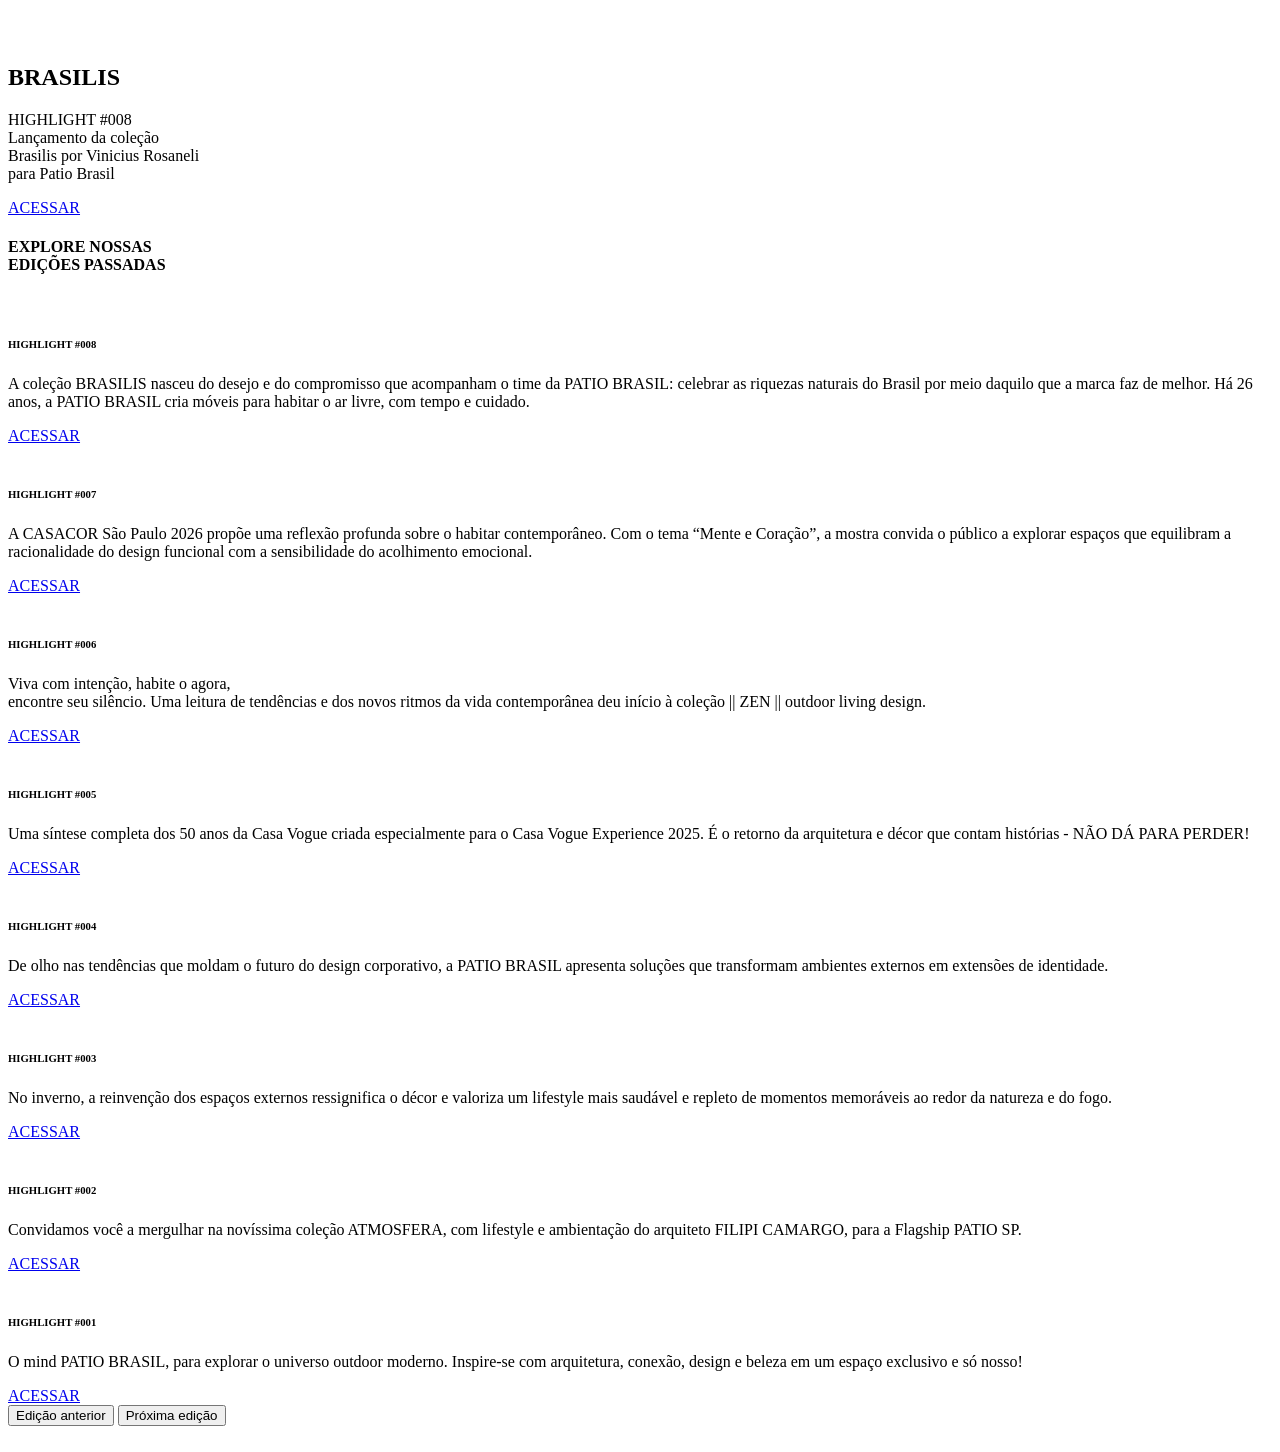
==== index.html @ 2c742bea "Recriar a página original de Highlights" ====
<!doctype html>
<html lang="pt-BR"><head>
  <!-- Site made with Mobirise Website Builder v6.1.4, https://mobirise.com -->
  <meta charset="UTF-8">
  <meta http-equiv="X-UA-Compatible" content="IE=edge">
  <meta name="generator" content="Mobirise v6.1.4, mobirise.com">
  <meta name="twitter:card" content="summary_large_image">
  <meta name="twitter:image:src" content="assets/images/linkerhighlights-meta.jpg">
  <meta property="og:image" content="assets/images/linkerhighlights-meta.jpg">
  <meta name="twitter:title" content="Linker Highlights">
  <meta name="viewport" content="width=device-width, initial-scale=1, minimum-scale=1">
  <link rel="shortcut icon" href="assets/images/fav.svg" type="image/x-icon">
  <meta name="description" content="Descubra o HIGHLIGHT! PATIO BRASIL">
  
  
  <title>Linker Highlights</title>
  <link rel="stylesheet" href="assets/web/assets/mobirise-icons2/mobirise2.css">
  <link rel="stylesheet" href="assets/bootstrap/css/bootstrap.min.css">
  <link rel="stylesheet" href="assets/parallax/jarallax.css">
  <link rel="stylesheet" href="assets/animatecss/animate.css">
  <link rel="stylesheet" href="assets/theme/css/style.css">
  <link href="assets/fonts/style.css" rel="stylesheet">
  <link rel="preload" as="style" href="assets/mobirise/css/mbr-additional.css?v=FUc8ES"><link rel="stylesheet" href="assets/mobirise/css/mbr-additional.css?v=FUc8ES" type="text/css">

  
  
  
<link rel="stylesheet" href="highlights.css">
</head>
<body>
  
  <section data-bs-version="5.1" class="header16 cid-veqntSFRyQ" id="header16-8b">
  

  
  

  <div class="text-center container">
    <div class="row justify-content-center mb-4">
      <div class="col-12 col-lg-4">
        <div class="image-wrap">
          <img draggable="false" src="assets/images/logo-patio-brasil-preto-margem-1.svg" alt="" class="">
        </div>
      </div>
    </div>
    <div class="row justify-content-center">
      <div class="col-md-12 content-head">
        
        
        
      </div>
    </div>
  </div>
</section>

<section data-bs-version="5.1" class="header10 cid-uTzBbYFWEt mbr-fullscreen mbr-parallax-background" id="header10-6u">
  
  
  <div class="container">
    <div class="row">
      <div class="content-wrap col-12 col-md-6">
        
        
        
        
      </div>
    </div>
  </div>
</section>

<section data-bs-version="5.1" class="header1 cid-uTYkHFhdA9" id="header01-7o">
	

	
	

	<div class="container">
		<div class="row justify-content-center">
			<div class="col-12 col-md-12 col-lg-8 image-wrapper">
				<img draggable="false" class="w-100" src="assets/images/thmb-highlight.jpg" alt="">
			</div>
			<div class="col-12 col-lg col-md-12">
				<div class="text-wrapper align-left">
					<h1 class="mbr-section-title mbr-fonts-style mb-4 display-5"><strong>BRASILIS&nbsp;</strong></h1>
					<p class="mbr-text mbr-fonts-style mb-4 display-7">HIGHLIGHT #008<br>Lançamento da coleção <br>Brasilis por Vinicius Rosaneli <br>para Patio Brasil</p>
					<div class="mbr-section-btn mt-3"><a class="btn btn-secondary display-7" href="https://atmosfera.patiobrasilmoveis.com.br/linker/highlight08_Brasilis.html" target="_blank" rel="noopener">ACESSAR</a></div>
				</div>
			</div>
		</div>
	</div>
</section>

<section data-bs-version="5.1" class="header10 cid-uTzIvg8CoZ mbr-parallax-background" id="header10-6x">
  
  <div class="mbr-overlay"></div>
  <div class="container-fluid">
    <div class="row">
      <div class="content-wrap col-12 col-md-3">
        
        
        
        
      </div>
    </div>
  </div>
</section>

<section data-bs-version="5.1" class="features017 mbr-embla cid-uTYev0tkYh" id="features017-7k">
	
	
	<div class="position-relative">
		<div class="container-fluid">
			<div class="row justify-content-center">
				<div class="col-12 content-head">
					<div class="mbr-section-head mb-5">
						<h4 class="mbr-section-title mbr-fonts-style align-center mb-0 display-5">EXPLORE NOSSAS
<div>EDIÇÕES PASSADAS</div></h4>
						
					</div>
				</div>
			</div>
		</div>

		<div class="embla" data-skip-snaps="true" data-align="center" data-contain-scroll="trimSnaps" data-loop="true" data-auto-play="true" data-auto-play-interval="7" data-draggable="true">
			<div class="embla__viewport container-fluid" tabindex="0" aria-label="Edições de Highlights">
				<div class="embla__container">
					<div class="embla__slide slider-image item active">
						<div class="slide-content">
							<div class="item-img">
								<div class="item-wrapper">
									<img draggable="false" src="assets/images/thmb-pequena-1.jpg" alt="" title="" data-slide-to="0" data-bs-slide-to="0">
								</div>
							</div>
							<div class="item-content">
								
								<h6 class="item-subtitle mbr-fonts-style mt-1 display-7">HIGHLIGHT #008</h6>
								<p class="mbr-text mbr-fonts-style mt-3 display-4">A coleção BRASILIS nasceu do desejo e do compromisso que acompanham o time da PATIO BRASIL: celebrar as riquezas naturais do Brasil por meio daquilo que a marca faz de melhor. Há 26 anos, a PATIO BRASIL cria móveis para habitar o ar livre, com tempo e cuidado.</p>
							</div>

							<div class="mbr-section-btn item-footer mt-2"><a href="https://atmosfera.patiobrasilmoveis.com.br/linker/highlight08_Brasilis.html" class="btn item-btn btn-secondary display-7" target="_blank" rel="noopener">ACESSAR</a></div>
						</div>
					</div><div class="embla__slide slider-image item">
						<div class="slide-content">
							<div class="item-img">
								<div class="item-wrapper">
									<img draggable="false" src="assets/images/capas4.jpg" alt="" title="" data-slide-to="1" data-bs-slide-to="1">
								</div>
							</div>
							<div class="item-content">
								
								<h6 class="item-subtitle mbr-fonts-style mt-1 display-7">HIGHLIGHT #007</h6>
								<p class="mbr-text mbr-fonts-style mt-3 display-4">A CASACOR São Paulo 2026 propõe uma reflexão profunda sobre o habitar contemporâneo. Com o tema “Mente e Coração”, a mostra convida o público a explorar espaços que equilibram a racionalidade do design funcional com a sensibilidade do acolhimento emocional.</p>
							</div>

							<div class="mbr-section-btn item-footer mt-2"><a href="https://atmosfera.patiobrasilmoveis.com.br/linker/highlight07_CasacorSp.html" class="btn item-btn btn-secondary display-7" target="_blank" rel="noopener">ACESSAR</a></div>
						</div>
					</div><div class="embla__slide slider-image item">
						<div class="slide-content">
							<div class="item-img">
								<div class="item-wrapper">
									<img draggable="false" src="assets/images/modelo-drop-balanco-mg-8247.jpg" alt="" title="" data-slide-to="2" data-bs-slide-to="2">
								</div>
							</div>
							<div class="item-content">
								
								<h6 class="item-subtitle mbr-fonts-style mt-1 display-7">HIGHLIGHT #006</h6>
								<p class="mbr-text mbr-fonts-style mt-3 display-4">Viva com intenção, habite o agora,
<br>encontre       seu        silêncio. Uma leitura de tendências e dos novos ritmos da vida contemporânea deu início à coleção || ZEN || outdoor living design.</p>
							</div>

							<div class="mbr-section-btn item-footer mt-2"><a href="https://atmosfera.patiobrasilmoveis.com.br/zen/highlight_006_zen.html" class="btn item-btn btn-secondary display-7" target="_blank" rel="noopener">ACESSAR</a></div>
						</div>
					</div><div class="embla__slide slider-image item">
						<div class="slide-content">
							<div class="item-img">
								<div class="item-wrapper">
									<img draggable="false" src="assets/images/espreguiadeira-truss-2.jpg" alt="" title="" data-slide-to="3" data-bs-slide-to="3">
								</div>
							</div>
							<div class="item-content">
								
								<h6 class="item-subtitle mbr-fonts-style mt-1 display-7">HIGHLIGHT #005</h6>
								<p class="mbr-text mbr-fonts-style mt-3 display-4">Uma síntese completa dos 50 anos da Casa Vogue criada especialmente para o Casa Vogue Experience 2025. É o retorno da arquitetura e décor que contam histórias - NÃO DÁ PARA PERDER!</p>
							</div>

							<div class="mbr-section-btn item-footer mt-2"><a href="https://is.gd/highlight_ED05" class="btn item-btn btn-secondary display-7" target="_blank" rel="noopener">ACESSAR</a></div>
						</div>
					</div><div class="embla__slide slider-image item">
						<div class="slide-content">
							<div class="item-img">
								<div class="item-wrapper">
									<img draggable="false" src="assets/images/354a1758-1.jpeg" alt="" title="" data-slide-to="4" data-bs-slide-to="4">
								</div>
							</div>
							<div class="item-content">
								
								<h6 class="item-subtitle mbr-fonts-style mt-1 display-7">HIGHLIGHT #004</h6>
								<p class="mbr-text mbr-fonts-style mt-3 display-4">De olho nas tendências que moldam o futuro do design corporativo, a PATIO BRASIL apresenta soluções que transformam ambientes externos em extensões de identidade.</p>
							</div>

							<div class="mbr-section-btn item-footer mt-2"><a href="https://is.gd/highlight_ED04" class="btn item-btn btn-secondary display-7" target="_blank" rel="noopener">ACESSAR</a></div>
						</div>
					</div><div class="embla__slide slider-image item">
						<div class="slide-content">
							<div class="item-img">
								<div class="item-wrapper">
									<img draggable="false" src="assets/images/tezza-3501.jpeg" alt="" title="" data-slide-to="5" data-bs-slide-to="5">
								</div>
							</div>
							<div class="item-content">
								
								<h6 class="item-subtitle mbr-fonts-style mt-1 display-7">HIGHLIGHT #003</h6>
								<p class="mbr-text mbr-fonts-style mt-3 display-4">No inverno, a reinvenção dos espaços externos ressignifica o décor e valoriza um lifestyle mais saudável e repleto de momentos memoráveis ao redor da natureza e do fogo.&nbsp;<br></p>
							</div>

							<div class="mbr-section-btn item-footer mt-2"><a href="https://is.gd/highlight_ED03_" class="btn item-btn btn-secondary display-7" target="_blank" rel="noopener">ACESSAR</a></div>
						</div>
					</div><div class="embla__slide slider-image item">
						<div class="slide-content">
							<div class="item-img">
								<div class="item-wrapper">
									<img draggable="false" src="assets/images/whatsapp-image-2025-03-26-at-08.45-2.jpg" alt="" title="" data-slide-to="6" data-bs-slide-to="6">
								</div>
							</div>
							<div class="item-content">
								
								<h6 class="item-subtitle mbr-fonts-style mt-1 display-7">HIGHLIGHT #002&nbsp;</h6>
								<p class="mbr-text mbr-fonts-style mt-3 display-4">
									Convidamos você a mergulhar na novíssima coleção ATMOSFERA, com lifestyle e ambientação do arquiteto FILIPI CAMARGO, para a Flagship PATIO SP.
								</p>
							</div>

							<div class="mbr-section-btn item-footer mt-2"><a href="https://is.gd/highlight_ED02" class="btn item-btn btn-secondary display-7" target="_blank" rel="noopener">ACESSAR</a></div>
						</div>
					</div><div class="embla__slide slider-image item">
						<div class="slide-content">
							<div class="item-img">
								<div class="item-wrapper">
									<img draggable="false" src="assets/images/cirrus-01-teste-1.jpg" alt="" title="" data-slide-to="7" data-bs-slide-to="7">
								</div>
							</div>
							<div class="item-content">
								
								<h6 class="item-subtitle mbr-fonts-style mt-1 display-7">HIGHLIGHT #001</h6>
								<p class="mbr-text mbr-fonts-style mt-3 display-4">O mind PATIO BRASIL, para explorar o universo outdoor moderno. Inspire-se com arquitetura, conexão, design e beleza em um espaço exclusivo e só nosso!</p>
							</div>

							<div class="mbr-section-btn item-footer mt-2"><a href="https://is.gd/EzhqE5" class="btn item-btn btn-secondary display-7" target="_blank" rel="noopener">ACESSAR</a></div>
						</div>
					</div>
					
					
					
					
					
					
				</div>
			</div>
			<button class="embla__button embla__button--prev">
				<span class="mobi-mbri mobi-mbri-arrow-prev mbr-iconfont" aria-hidden="true"></span>
				<span class="sr-only visually-hidden visually-hidden visually-hidden">Edição anterior</span>
			</button>
			<button class="embla__button embla__button--next">
				<span class="mobi-mbri mobi-mbri-arrow-next mbr-iconfont" aria-hidden="true"></span>
				<span class="sr-only visually-hidden visually-hidden visually-hidden">Próxima edição</span>
			</button>
		</div>
	</div>
</section>

<section data-bs-version="5.1" class="footer01 soundm5 cid-uTzsTpRr9i" once="footers" id="footer01-6q">
    

    
    

    <div class="container">
        <div class="row">
            <div class="col-12">
                <div class="content-wrapper">
                    <div class="logo-wrapper">
                        <img draggable="false" src="assets/images/symbol-patio-brasil-branco.png" alt="" class="">
                    </div>
                    
                    
                </div>
            </div>
        </div>
    </div>
</section>



  
  
  
  
  
  
  
  
  
  
  
<script src="assets/parallax/jarallax.js" defer></script>
<script src="highlights.js" defer></script>
</body></html>
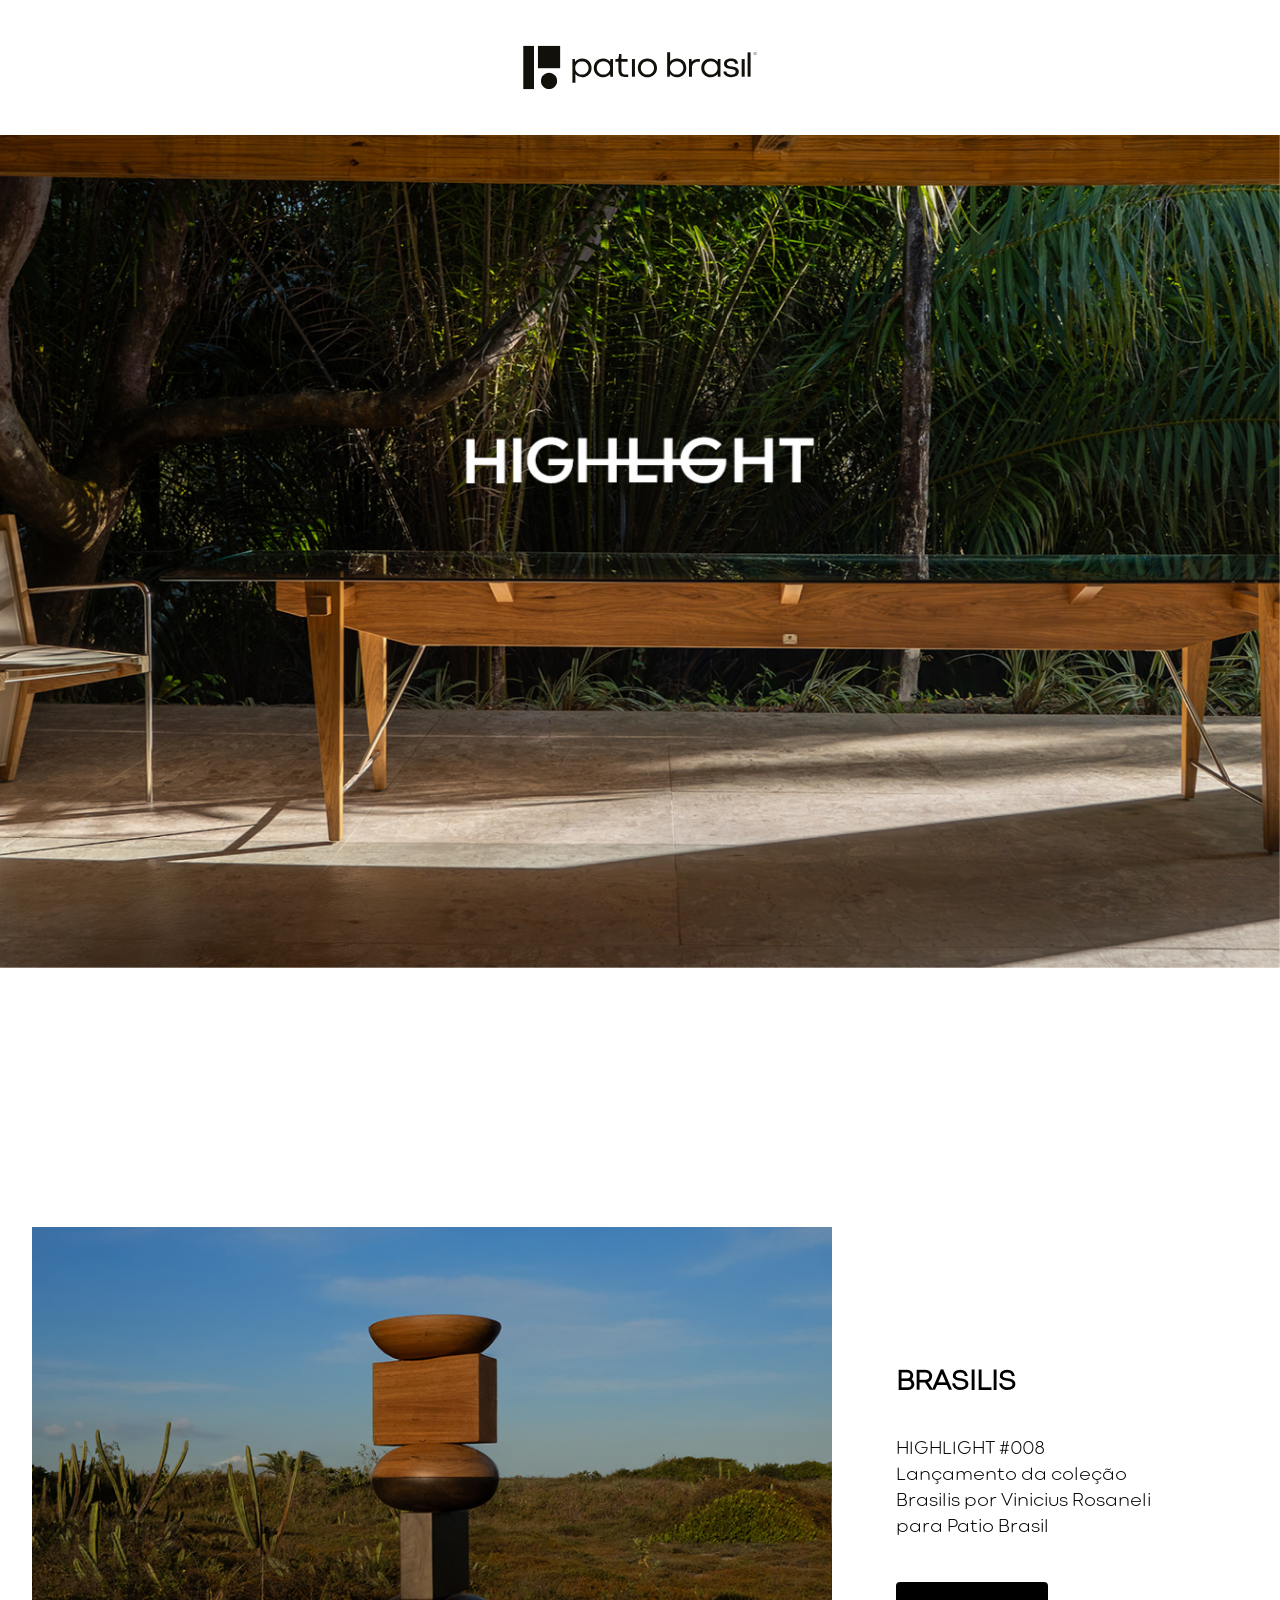
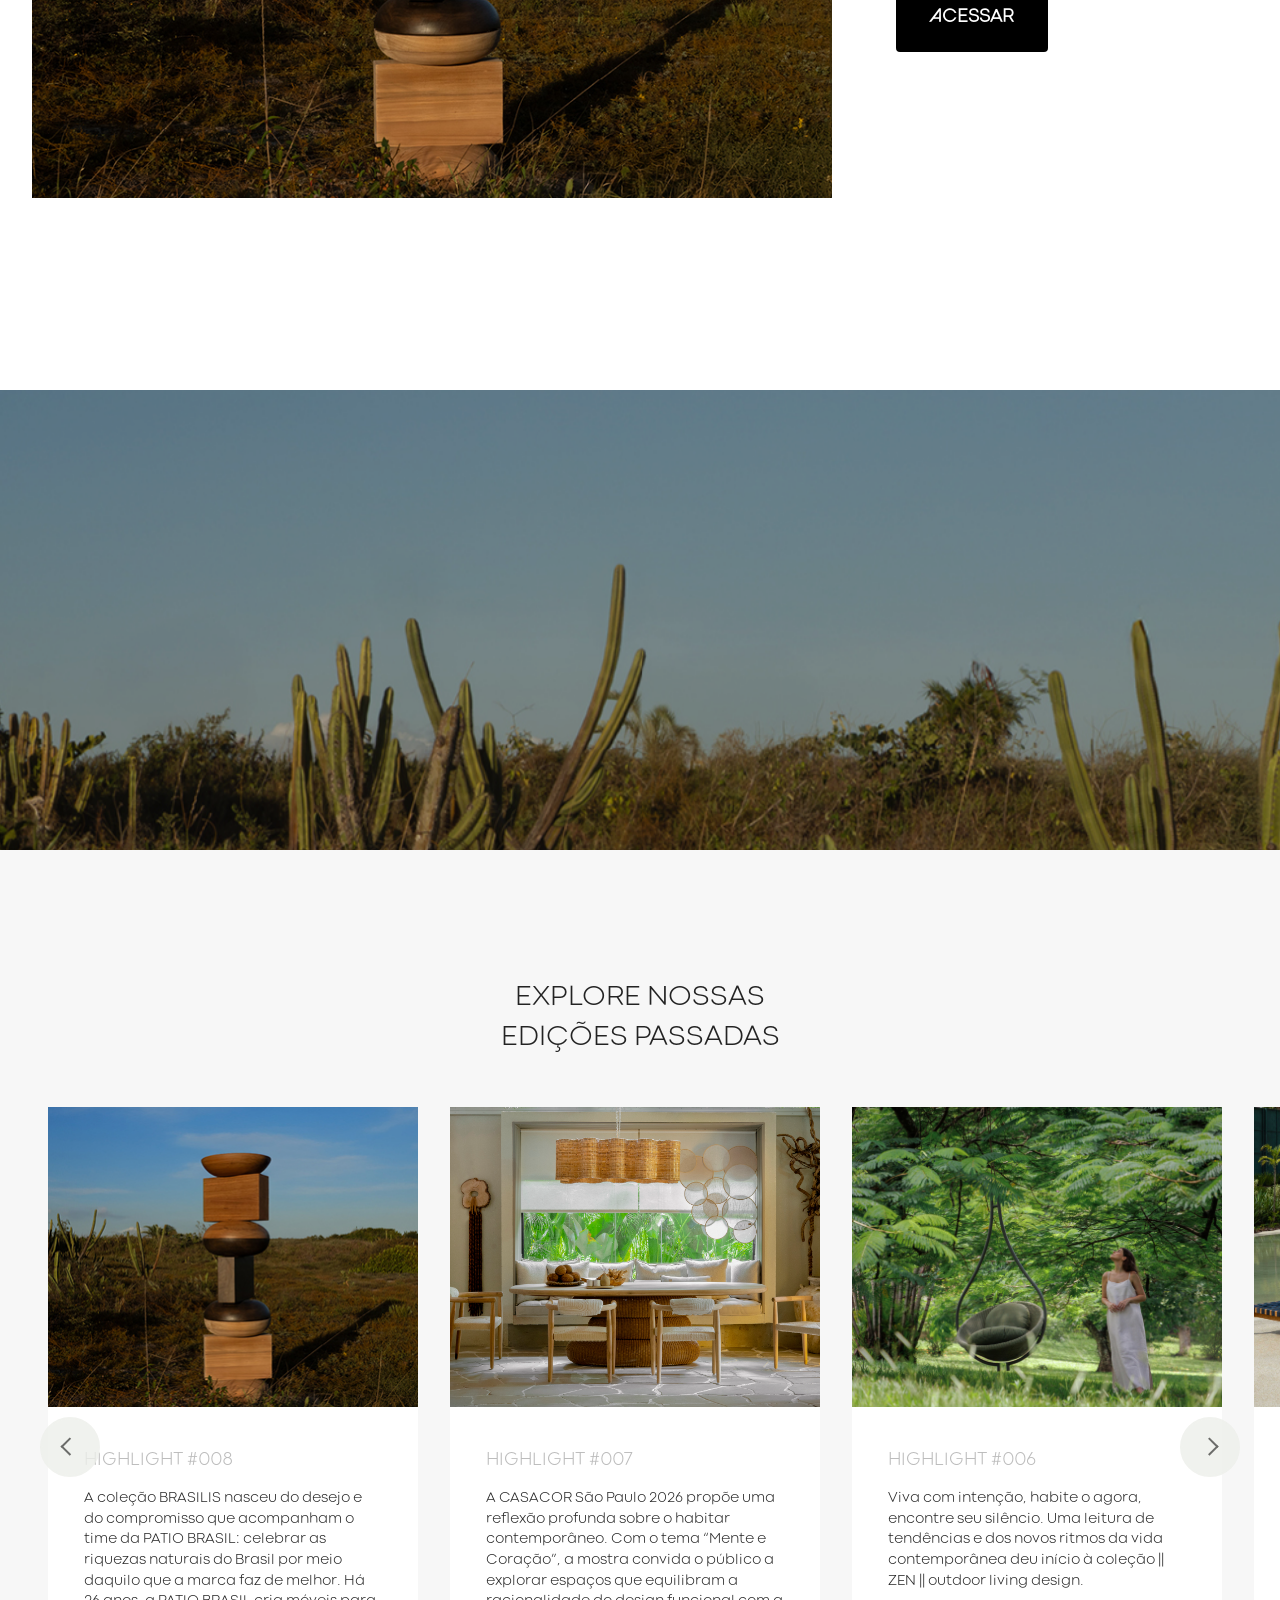
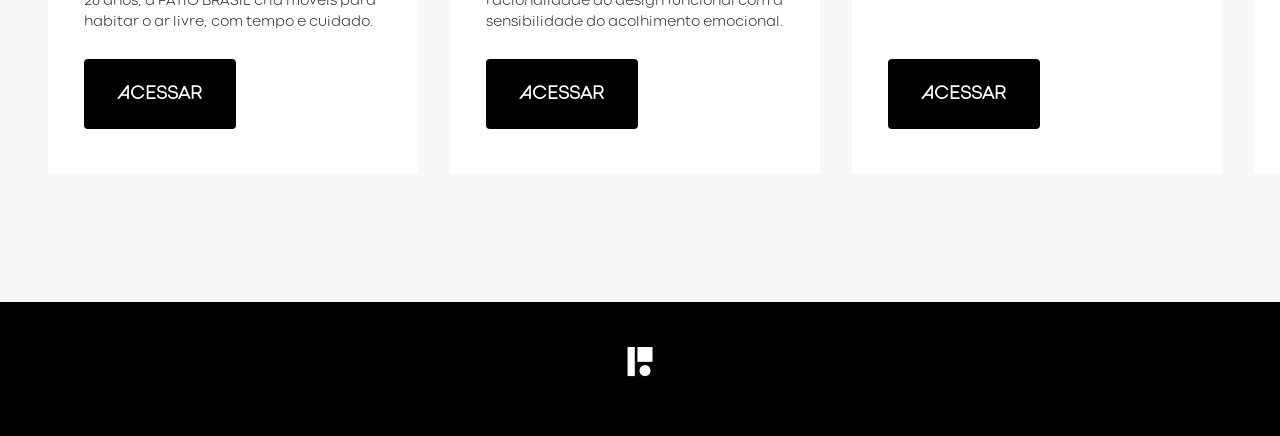
==== commit 4cbc6ed3: "Corrigir alinhamento e retorno dos cards no carrossel" ====
--- a/index.html
+++ b/index.html
@@ -25,7 +25,7 @@
   
   
   
-<link rel="stylesheet" href="highlights.css">
+<link rel="stylesheet" href="highlights.css?v=2">
 </head>
 <body>
   
@@ -303,5 +303,5 @@
   
   
 <script src="assets/parallax/jarallax.js" defer></script>
-<script src="highlights.js" defer></script>
+<script src="highlights.js?v=2" defer></script>
 </body></html>
--- a/assets/parallax/jarallax.css
+++ b/assets/parallax/jarallax.css
@@ -0,0 +1,15 @@
+.jarallax {
+    position: relative;
+    z-index: 0;
+}
+.jarallax > .jarallax-img {
+    position: absolute;
+    object-fit: cover;
+    /* support for plugin https://github.com/bfred-it/object-fit-images */
+    font-family: 'object-fit: cover;';
+    top: 0;
+    left: 0;
+    width: 100%;
+    height: 100%;
+    z-index: -1;
+}
--- a/assets/theme/css/style.css
+++ b/assets/theme/css/style.css
@@ -0,0 +1,965 @@
+@charset "UTF-8";
+section {
+  background-color: #ffffff;
+}
+
+body {
+  font-style: normal;
+  line-height: 1.5;
+  font-weight: 400;
+  color: #232323;
+  position: relative;
+}
+
+button {
+  background-color: transparent;
+  border-color: transparent;
+}
+
+.embla__button,
+.carousel-control {
+  background-color: #edefea !important;
+  opacity: 0.8 !important;
+  color: #464845 !important;
+  border-color: #edefea !important;
+}
+
+.carousel .close,
+.modalWindow .close {
+  background-color: #edefea !important;
+  color: #464845 !important;
+  border-color: #edefea !important;
+  opacity: 0.8 !important;
+}
+
+.carousel .close:hover,
+.modalWindow .close:hover {
+  opacity: 1 !important;
+}
+
+.carousel-indicators li {
+  background-color: #edefea !important;
+  border: 2px solid #464845 !important;
+}
+
+.carousel-indicators li:hover,
+.carousel-indicators li:active {
+  opacity: 0.8 !important;
+}
+
+.embla__button:hover,
+.carousel-control:hover {
+  background-color: #edefea !important;
+  opacity: 1 !important;
+}
+
+.modalWindow-video-container {
+  height: 80%;
+}
+
+section,
+.container,
+.container-fluid {
+  position: relative;
+  word-wrap: break-word;
+}
+
+a.mbr-iconfont:hover {
+  text-decoration: none;
+}
+
+.article .lead p,
+.article .lead ul,
+.article .lead ol,
+.article .lead pre,
+.article .lead blockquote {
+  margin-bottom: 0;
+}
+
+a {
+  font-style: normal;
+  font-weight: 400;
+  cursor: pointer;
+}
+a, a:hover {
+  text-decoration: none;
+}
+
+.mbr-section-title {
+  font-style: normal;
+  line-height: 1.3;
+}
+
+.mbr-section-subtitle {
+  line-height: 1.3;
+}
+
+.mbr-text {
+  font-style: normal;
+  line-height: 1.7;
+}
+
+h1,
+h2,
+h3,
+h4,
+h5,
+h6,
+.display-1,
+.display-2,
+.display-4,
+.display-5,
+.display-7,
+span,
+p,
+a {
+  line-height: 1;
+  word-break: break-word;
+  word-wrap: break-word;
+  font-weight: 400;
+}
+
+b,
+strong {
+  font-weight: bold;
+}
+
+input:-webkit-autofill, input:-webkit-autofill:hover, input:-webkit-autofill:focus, input:-webkit-autofill:active {
+  transition-delay: 9999s;
+  -webkit-transition-property: background-color, color;
+  transition-property: background-color, color;
+}
+
+textarea[type=hidden] {
+  display: none;
+}
+
+section {
+  background-position: 50% 50%;
+  background-repeat: no-repeat;
+  background-size: cover;
+}
+section .mbr-background-video,
+section .mbr-background-video-preview {
+  position: absolute;
+  bottom: 0;
+  left: 0;
+  right: 0;
+  top: 0;
+}
+
+.hidden {
+  visibility: hidden;
+}
+
+.mbr-z-index20 {
+  z-index: 20;
+}
+
+/*! Base colors */
+.mbr-white {
+  color: #ffffff;
+}
+
+.mbr-black {
+  color: #111111;
+}
+
+.mbr-bg-white {
+  background-color: #ffffff;
+}
+
+.mbr-bg-black {
+  background-color: #000000;
+}
+
+/*! Text-aligns */
+.align-left {
+  text-align: left;
+}
+
+.align-center {
+  text-align: center;
+}
+
+.align-right {
+  text-align: right;
+}
+
+/*! Font-weight  */
+.mbr-light {
+  font-weight: 300;
+}
+
+.mbr-regular {
+  font-weight: 400;
+}
+
+.mbr-semibold {
+  font-weight: 500;
+}
+
+.mbr-bold {
+  font-weight: 700;
+}
+
+/*! Media  */
+.media-content {
+  flex-basis: 100%;
+}
+
+.media-container-row {
+  display: flex;
+  flex-direction: row;
+  flex-wrap: wrap;
+  justify-content: center;
+  align-content: center;
+  align-items: start;
+}
+.media-container-row .media-size-item {
+  width: 400px;
+}
+
+.media-container-column {
+  display: flex;
+  flex-direction: column;
+  flex-wrap: wrap;
+  justify-content: center;
+  align-content: center;
+  align-items: stretch;
+}
+.media-container-column > * {
+  width: 100%;
+}
+
+@media (min-width: 992px) {
+  .media-container-row {
+    flex-wrap: nowrap;
+  }
+}
+figure {
+  margin-bottom: 0;
+  overflow: hidden;
+}
+
+figure[mbr-media-size] {
+  transition: width 0.1s;
+}
+
+img,
+iframe {
+  display: block;
+  width: 100%;
+}
+
+.card {
+  background-color: transparent;
+  border: none;
+}
+
+.card-box {
+  width: 100%;
+}
+
+.card-img {
+  text-align: center;
+  flex-shrink: 0;
+  -webkit-flex-shrink: 0;
+}
+
+.media {
+  max-width: 100%;
+  margin: 0 auto;
+}
+
+.mbr-figure {
+  align-self: center;
+}
+
+.media-container > div {
+  max-width: 100%;
+}
+
+.mbr-figure img,
+.card-img img {
+  width: 100%;
+}
+
+@media (max-width: 991px) {
+  .media-size-item {
+    width: auto !important;
+  }
+  .media {
+    width: auto;
+  }
+  .mbr-figure {
+    width: 100% !important;
+  }
+}
+/*! Buttons */
+.mbr-section-btn {
+  margin-left: -0.6rem;
+  margin-right: -0.6rem;
+  font-size: 0;
+}
+
+.btn {
+  font-weight: 600;
+  border-width: 1px;
+  font-style: normal;
+  margin: 0.6rem 0.6rem;
+  white-space: normal;
+  transition: all 0.2s ease-in-out;
+  display: inline-flex;
+  align-items: center;
+  justify-content: center;
+  word-break: break-word;
+}
+
+.btn-sm {
+  font-weight: 600;
+  letter-spacing: 0px;
+  transition: all 0.3s ease-in-out;
+}
+
+.btn-md {
+  font-weight: 600;
+  letter-spacing: 0px;
+  transition: all 0.3s ease-in-out;
+}
+
+.btn-lg {
+  font-weight: 600;
+  letter-spacing: 0px;
+  transition: all 0.3s ease-in-out;
+}
+
+.btn-form {
+  margin: 0;
+}
+.btn-form:hover {
+  cursor: pointer;
+}
+
+nav .mbr-section-btn {
+  margin-left: 0rem;
+  margin-right: 0rem;
+}
+
+/*! Btn icon margin */
+.btn .mbr-iconfont,
+.btn.btn-sm .mbr-iconfont {
+  order: 1;
+  cursor: pointer;
+  margin-left: 0.5rem;
+  vertical-align: sub;
+}
+
+.btn.btn-md .mbr-iconfont,
+.btn.btn-md .mbr-iconfont {
+  margin-left: 0.8rem;
+}
+
+.mbr-regular {
+  font-weight: 400;
+}
+
+.mbr-semibold {
+  font-weight: 500;
+}
+
+.mbr-bold {
+  font-weight: 700;
+}
+
+[type=submit] {
+  -webkit-appearance: none;
+}
+
+/*! Full-screen */
+.mbr-fullscreen .mbr-overlay {
+  min-height: 100vh;
+}
+
+.mbr-fullscreen {
+  display: flex;
+  display: -moz-flex;
+  display: -ms-flex;
+  display: -o-flex;
+  align-items: center;
+  min-height: 100vh;
+  padding-top: 3rem;
+  padding-bottom: 3rem;
+}
+
+/*! Map */
+.map {
+  height: 25rem;
+  position: relative;
+}
+.map iframe {
+  width: 100%;
+  height: 100%;
+}
+
+/*! Scroll to top arrow */
+.mbr-arrow-up {
+  bottom: 25px;
+  right: 90px;
+  position: fixed;
+  text-align: right;
+  z-index: 5000;
+  color: #ffffff;
+  font-size: 22px;
+}
+
+.mbr-arrow-up a {
+  background: rgba(0, 0, 0, 0.2);
+  border-radius: 50%;
+  color: #fff;
+  display: inline-block;
+  height: 60px;
+  width: 60px;
+  border: 2px solid #fff;
+  outline-style: none !important;
+  position: relative;
+  text-decoration: none;
+  transition: all 0.3s ease-in-out;
+  cursor: pointer;
+  text-align: center;
+}
+.mbr-arrow-up a:hover {
+  background-color: rgba(0, 0, 0, 0.4);
+}
+.mbr-arrow-up a i {
+  line-height: 60px;
+}
+
+.mbr-arrow-up-icon {
+  display: block;
+  color: #fff;
+}
+
+.mbr-arrow-up-icon::before {
+  content: "›";
+  display: inline-block;
+  font-family: serif;
+  font-size: 22px;
+  line-height: 1;
+  font-style: normal;
+  position: relative;
+  top: 6px;
+  left: -4px;
+  transform: rotate(-90deg);
+}
+
+/*! Arrow Down */
+.mbr-arrow {
+  position: absolute;
+  bottom: 45px;
+  left: 50%;
+  width: 60px;
+  height: 60px;
+  cursor: pointer;
+  background-color: rgba(80, 80, 80, 0.5);
+  border-radius: 50%;
+  transform: translateX(-50%);
+}
+@media (max-width: 767px) {
+  .mbr-arrow {
+    display: none;
+  }
+}
+.mbr-arrow > a {
+  display: inline-block;
+  text-decoration: none;
+  outline-style: none;
+  animation: arrowdown 1.7s ease-in-out infinite;
+  color: #ffffff;
+}
+.mbr-arrow > a > i {
+  position: absolute;
+  top: -2px;
+  left: 15px;
+  font-size: 2rem;
+}
+
+#scrollToTop a i::before {
+  content: "";
+  position: absolute;
+  display: block;
+  border-bottom: 2.5px solid #fff;
+  border-left: 2.5px solid #fff;
+  width: 27.8%;
+  height: 27.8%;
+  left: 50%;
+  top: 51%;
+  transform: translateY(-30%) translateX(-50%) rotate(135deg);
+}
+
+@keyframes arrowdown {
+  0% {
+    transform: translateY(0px);
+  }
+  50% {
+    transform: translateY(-5px);
+  }
+  100% {
+    transform: translateY(0px);
+  }
+}
+@media (max-width: 500px) {
+  .mbr-arrow-up {
+    left: 0;
+    right: 0;
+    text-align: center;
+  }
+}
+/*Gradients animation*/
+@keyframes gradient-animation {
+  from {
+    background-position: 0% 100%;
+    animation-timing-function: ease-in-out;
+  }
+  to {
+    background-position: 100% 0%;
+    animation-timing-function: ease-in-out;
+  }
+}
+.bg-gradient {
+  background-size: 200% 200%;
+  animation: gradient-animation 5s infinite alternate;
+  -webkit-animation: gradient-animation 5s infinite alternate;
+}
+
+.menu .navbar-brand {
+  display: -webkit-flex;
+}
+.menu .navbar-brand span {
+  display: flex;
+  display: -webkit-flex;
+}
+.menu .navbar-brand .navbar-caption-wrap {
+  display: -webkit-flex;
+}
+.menu .navbar-brand .navbar-logo img {
+  display: -webkit-flex;
+  width: auto;
+}
+@media (min-width: 768px) and (max-width: 991px) {
+  .menu .navbar-toggleable-sm .navbar-nav {
+    display: -ms-flexbox;
+  }
+}
+@media (max-width: 991px) {
+  .menu .navbar-collapse {
+    max-height: 93.5vh;
+  }
+  .menu .navbar-collapse.show {
+    overflow: auto;
+  }
+}
+@media (min-width: 992px) {
+  .menu .navbar-nav.nav-dropdown {
+    display: -webkit-flex;
+  }
+  .menu .navbar-toggleable-sm .navbar-collapse {
+    display: -webkit-flex !important;
+  }
+  .menu .collapsed .navbar-collapse {
+    max-height: 93.5vh;
+  }
+  .menu .collapsed .navbar-collapse.show {
+    overflow: auto;
+  }
+}
+@media (max-width: 767px) {
+  .menu .navbar-collapse {
+    max-height: 80vh;
+  }
+}
+
+.nav-link .mbr-iconfont {
+  margin-right: 0.5rem;
+}
+
+.navbar {
+  display: -webkit-flex;
+  -webkit-flex-wrap: wrap;
+  -webkit-align-items: center;
+  -webkit-justify-content: space-between;
+}
+
+.navbar-collapse {
+  -webkit-flex-basis: 100%;
+  -webkit-flex-grow: 1;
+  -webkit-align-items: center;
+}
+
+.nav-dropdown .link {
+  padding: 0.667em 1.667em !important;
+  margin: 0 !important;
+}
+
+.nav {
+  display: -webkit-flex;
+  -webkit-flex-wrap: wrap;
+}
+
+.row {
+  display: -webkit-flex;
+  -webkit-flex-wrap: wrap;
+}
+
+.justify-content-center {
+  -webkit-justify-content: center;
+}
+
+.form-inline {
+  display: -webkit-flex;
+}
+
+.card-wrapper {
+  -webkit-flex: 1;
+}
+
+.carousel-control {
+  z-index: 10;
+  display: -webkit-flex;
+}
+
+.carousel-controls {
+  display: -webkit-flex;
+}
+
+.media {
+  display: -webkit-flex;
+}
+
+.form-group:focus {
+  outline: none;
+}
+
+.jq-selectbox__select {
+  padding: 7px 0;
+  position: relative;
+}
+
+.jq-selectbox__dropdown {
+  overflow: hidden;
+  border-radius: 10px;
+  position: absolute;
+  top: 100%;
+  left: 0 !important;
+  width: 100% !important;
+}
+
+.jq-selectbox__trigger-arrow {
+  right: 0;
+  transform: translateY(-50%);
+}
+
+.jq-selectbox li {
+  padding: 1.07em 0.5em;
+}
+
+input[type=range] {
+  padding-left: 0 !important;
+  padding-right: 0 !important;
+}
+
+.modal-dialog,
+.modal-content {
+  height: 100%;
+}
+
+.modal-dialog .carousel-inner {
+  height: calc(100vh - 1.75rem);
+}
+@media (max-width: 575px) {
+  .modal-dialog .carousel-inner {
+    height: calc(100vh - 1rem);
+  }
+}
+
+.carousel-item {
+  text-align: center;
+}
+
+.carousel-item img {
+  margin: auto;
+}
+
+.navbar-toggler {
+  align-self: flex-start;
+  padding: 0.25rem 0.75rem;
+  font-size: 1.25rem;
+  line-height: 1;
+  background: transparent;
+  border: 1px solid transparent;
+  border-radius: 0.25rem;
+}
+
+.navbar-toggler:focus,
+.navbar-toggler:hover {
+  text-decoration: none;
+  box-shadow: none;
+}
+
+.navbar-toggler-icon {
+  display: inline-block;
+  width: 1.5em;
+  height: 1.5em;
+  vertical-align: middle;
+  content: "";
+  background: no-repeat center center;
+  background-size: 100% 100%;
+}
+
+.navbar-toggler-left {
+  position: absolute;
+  left: 1rem;
+}
+
+.navbar-toggler-right {
+  position: absolute;
+  right: 1rem;
+}
+
+.card-img {
+  width: auto;
+}
+
+.menu .navbar.collapsed:not(.beta-menu) {
+  flex-direction: column;
+}
+
+.carousel-item.active,
+.carousel-item-next,
+.carousel-item-prev {
+  display: flex;
+}
+
+.note-air-layout .dropup .dropdown-menu,
+.note-air-layout .navbar-fixed-bottom .dropdown .dropdown-menu {
+  bottom: initial !important;
+}
+
+html,
+body {
+  height: auto;
+  min-height: 100vh;
+}
+
+.dropup .dropdown-toggle::after {
+  display: none;
+}
+
+.form-asterisk {
+  font-family: initial;
+  position: absolute;
+  top: -2px;
+  font-weight: normal;
+}
+
+.form-control-label {
+  position: relative;
+  cursor: pointer;
+  margin-bottom: 0.357em;
+  padding: 0;
+}
+
+.alert {
+  color: #ffffff;
+  border-radius: 0;
+  border: 0;
+  font-size: 1.1rem;
+  line-height: 1.5;
+  margin-bottom: 1.875rem;
+  padding: 1.25rem;
+  position: relative;
+  text-align: center;
+}
+.alert.alert-form::after {
+  background-color: inherit;
+  bottom: -7px;
+  content: "";
+  display: block;
+  height: 14px;
+  left: 50%;
+  margin-left: -7px;
+  position: absolute;
+  transform: rotate(45deg);
+  width: 14px;
+}
+
+.form-control {
+  background-color: #ffffff;
+  background-clip: border-box;
+  color: #232323;
+  line-height: 1rem !important;
+  height: auto;
+  padding: 1.2rem 2rem;
+  transition: border-color 0.25s ease 0s;
+  border: 1px solid transparent !important;
+  border-radius: 4px;
+  box-shadow: rgba(0, 0, 0, 0.07) 0px 1px 1px 0px, rgba(0, 0, 0, 0.07) 0px 1px 3px 0px, rgba(0, 0, 0, 0.03) 0px 0px 0px 1px;
+}
+.form-active .form-control:invalid {
+  border-color: red;
+}
+
+.row > * {
+  padding-right: 1rem;
+  padding-left: 1rem;
+}
+
+form .row {
+  margin-left: -0.6rem;
+  margin-right: -0.6rem;
+}
+form .row [class*=col] {
+  padding-left: 0.6rem;
+  padding-right: 0.6rem;
+}
+
+form .mbr-section-btn {
+  padding-left: 0.6rem;
+  padding-right: 0.6rem;
+}
+
+form .form-check-input {
+  margin-top: 0.5;
+}
+
+textarea.form-control {
+  line-height: 1.5rem !important;
+}
+
+.form-group {
+  margin-bottom: 1.2rem;
+}
+
+.form-control,
+form .btn {
+  min-height: 48px;
+}
+
+.gdpr-block label span.textGDPR input[name=gdpr] {
+  top: 7px;
+}
+
+.form-control:focus {
+  box-shadow: none;
+}
+
+:focus {
+  outline: none;
+}
+
+.mbr-overlay {
+  background-color: #000;
+  bottom: 0;
+  left: 0;
+  opacity: 0.5;
+  position: absolute;
+  right: 0;
+  top: 0;
+  z-index: 0;
+  pointer-events: none;
+}
+
+blockquote {
+  font-style: italic;
+  padding: 3rem;
+  font-size: 1.09rem;
+  position: relative;
+  border-left: 3px solid;
+}
+
+ul,
+ol,
+pre,
+blockquote {
+  margin-bottom: 2.3125rem;
+}
+
+.mt-4 {
+  margin-top: 2rem !important;
+}
+
+.mb-4 {
+  margin-bottom: 2rem !important;
+}
+
+.container,
+.container-fluid {
+  padding-left: 16px;
+  padding-right: 16px;
+}
+
+.row {
+  margin-left: -16px;
+  margin-right: -16px;
+}
+.row > [class*=col] {
+  padding-left: 16px;
+  padding-right: 16px;
+}
+
+@media (min-width: 992px) {
+  .container-fluid {
+    padding-left: 32px;
+    padding-right: 32px;
+  }
+}
+@media (max-width: 991px) {
+  .mbr-container {
+    padding-left: 16px;
+    padding-right: 16px;
+  }
+}
+.app-video-wrapper > img {
+  opacity: 1;
+}
+
+.app-video-wrapper {
+  background: transparent;
+}
+
+.item {
+  position: relative;
+}
+
+.dropdown-menu .dropdown-menu {
+  left: 100%;
+}
+
+.dropdown-item + .dropdown-menu {
+  display: none;
+}
+
+.dropdown-item:hover + .dropdown-menu,
+.dropdown-menu:hover {
+  display: block;
+}
+
+@media (min-aspect-ratio: 16/9) {
+  .mbr-video-foreground {
+    height: 300% !important;
+    top: -100% !important;
+  }
+}
+@media (max-aspect-ratio: 16/9) {
+  .mbr-video-foreground {
+    width: 300% !important;
+    left: -100% !important;
+  }
+}.engine {
+	position: absolute;
+	text-indent: -2400px;
+	text-align: center;
+	padding: 0;
+	top: 0;
+	left: -2400px;
+}
--- a/assets/fonts/style.css
+++ b/assets/fonts/style.css
@@ -0,0 +1,5 @@
+@font-face {
+   font-family: 'font';
+   font-display: swap;
+   src: url('font/font.ttf');
+}
--- a/assets/mobirise/css/mbr-additional.css
+++ b/assets/mobirise/css/mbr-additional.css
@@ -0,0 +1,4047 @@
+.btn {
+  border-width: 2px;
+}
+img,
+.card-wrap,
+.card-wrapper,
+.video-wrapper,
+.mbr-figure iframe,
+.google-map iframe,
+.slide-content,
+.plan,
+.card,
+.item-wrapper {
+  border-radius: 0 !important;
+}
+.video-wrapper {
+  overflow: hidden;
+}
+body {
+  font-family: Inter Tight;
+}
+.display-1 {
+  font-family: 'font';
+  font-size: 5rem;
+  line-height: 1;
+}
+.display-1 > .mbr-iconfont {
+  font-size: 6.25rem;
+}
+.display-2 {
+  font-family: 'font';
+  font-size: 4rem;
+  line-height: 1;
+}
+.display-2 > .mbr-iconfont {
+  font-size: 5rem;
+}
+.display-4 {
+  font-family: 'font';
+  font-size: 0.9rem;
+  line-height: 1.5;
+}
+.display-4 > .mbr-iconfont {
+  font-size: 1.125rem;
+}
+.display-5 {
+  font-family: 'font';
+  font-size: 2rem;
+  line-height: 1.5;
+}
+.display-5 > .mbr-iconfont {
+  font-size: 2.5rem;
+}
+.display-7 {
+  font-family: 'font';
+  font-size: 1.2rem;
+  line-height: 1.3;
+}
+.display-7 > .mbr-iconfont {
+  font-size: 1.5rem;
+}
+/* ---- Fluid typography for mobile devices ---- */
+/* 1.4 - font scale ratio ( bootstrap == 1.42857 ) */
+/* 100vw - current viewport width */
+/* (48 - 20)  48 == 48rem == 768px, 20 == 20rem == 320px(minimal supported viewport) */
+/* 0.65 - min scale variable, may vary */
+@media (max-width: 992px) {
+  .display-1 {
+    font-size: 4rem;
+  }
+}
+@media (max-width: 768px) {
+  .display-1 {
+    font-size: 3.5rem;
+    font-size: calc( 2.4rem + (5 - 2.4) * ((100vw - 20rem) / (48 - 20)));
+    line-height: calc( 1.1 * (2.4rem + (5 - 2.4) * ((100vw - 20rem) / (48 - 20))));
+  }
+  .display-2 {
+    font-size: 3.2rem;
+    font-size: calc( 2.05rem + (4 - 2.05) * ((100vw - 20rem) / (48 - 20)));
+    line-height: calc( 1.3 * (2.05rem + (4 - 2.05) * ((100vw - 20rem) / (48 - 20))));
+  }
+  .display-4 {
+    font-size: 0.72rem;
+    font-size: calc( 0.965rem + (0.9 - 0.965) * ((100vw - 20rem) / (48 - 20)));
+    line-height: calc( 1.4 * (0.965rem + (0.9 - 0.965) * ((100vw - 20rem) / (48 - 20))));
+  }
+  .display-5 {
+    font-size: 1.6rem;
+    font-size: calc( 1.35rem + (2 - 1.35) * ((100vw - 20rem) / (48 - 20)));
+    line-height: calc( 1.4 * (1.35rem + (2 - 1.35) * ((100vw - 20rem) / (48 - 20))));
+  }
+  .display-7 {
+    font-size: 0.96rem;
+    font-size: calc( 1.07rem + (1.2 - 1.07) * ((100vw - 20rem) / (48 - 20)));
+    line-height: calc( 1.4 * (1.07rem + (1.2 - 1.07) * ((100vw - 20rem) / (48 - 20))));
+  }
+}
+@media (min-width: 992px) and (max-width: 1400px) {
+  .display-1 {
+    font-size: 3.5rem;
+    font-size: calc( 2.4rem + (5 - 2.4) * ((100vw - 62rem) / (87 - 62)));
+    line-height: calc( 1.1 * (2.4rem + (5 - 2.4) * ((100vw - 62rem) / (87 - 62))));
+  }
+  .display-2 {
+    font-size: 3.2rem;
+    font-size: calc( 2.05rem + (4 - 2.05) * ((100vw - 62rem) / (87 - 62)));
+    line-height: calc( 1.3 * (2.05rem + (4 - 2.05) * ((100vw - 62rem) / (87 - 62))));
+  }
+  .display-4 {
+    font-size: 0.72rem;
+    font-size: calc( 0.965rem + (0.9 - 0.965) * ((100vw - 62rem) / (87 - 62)));
+    line-height: calc( 1.4 * (0.965rem + (0.9 - 0.965) * ((100vw - 62rem) / (87 - 62))));
+  }
+  .display-5 {
+    font-size: 1.6rem;
+    font-size: calc( 1.35rem + (2 - 1.35) * ((100vw - 62rem) / (87 - 62)));
+    line-height: calc( 1.4 * (1.35rem + (2 - 1.35) * ((100vw - 62rem) / (87 - 62))));
+  }
+  .display-7 {
+    font-size: 0.96rem;
+    font-size: calc( 1.07rem + (1.2 - 1.07) * ((100vw - 62rem) / (87 - 62)));
+    line-height: calc( 1.4 * (1.07rem + (1.2 - 1.07) * ((100vw - 62rem) / (87 - 62))));
+  }
+}
+/* Buttons */
+.btn {
+  padding: 1.25rem 2rem;
+  border-radius: 4px;
+}
+@media (max-width: 767px) {
+  .btn {
+    padding: 0.75rem 1.5rem;
+  }
+}
+.btn-sm {
+  padding: 0.6rem 1.2rem;
+  border-radius: 4px;
+}
+.btn-md {
+  padding: 0.6rem 1.2rem;
+  border-radius: 4px;
+}
+.btn-lg {
+  padding: 1.25rem 2rem;
+  border-radius: 4px;
+}
+.bg-primary {
+  background-color: #ffffff !important;
+}
+.bg-success {
+  background-color: #000000 !important;
+}
+.bg-info {
+  background-color: #000000 !important;
+}
+.bg-warning {
+  background-color: #747474 !important;
+}
+.bg-danger {
+  background-color: #949494 !important;
+}
+.btn-primary,
+.btn-primary:active {
+  background-color: #ffffff !important;
+  border-color: #ffffff !important;
+  color: #808080 !important;
+  box-shadow: none;
+}
+.btn-primary:hover,
+.btn-primary:focus,
+.btn-primary.focus,
+.btn-primary.active {
+  color: inherit;
+  background-color: #ffffff !important;
+  border-color: #ffffff !important;
+  box-shadow: none;
+}
+.btn-primary.disabled,
+.btn-primary:disabled {
+  color: #808080 !important;
+  background-color: #ffffff !important;
+  border-color: #ffffff !important;
+}
+.btn-secondary,
+.btn-secondary:active {
+  background-color: #000000 !important;
+  border-color: #000000 !important;
+  color: #ffffff !important;
+  box-shadow: none;
+}
+.btn-secondary:hover,
+.btn-secondary:focus,
+.btn-secondary.focus,
+.btn-secondary.active {
+  color: inherit;
+  background-color: #1a1a1a !important;
+  border-color: #1a1a1a !important;
+  box-shadow: none;
+}
+.btn-secondary.disabled,
+.btn-secondary:disabled {
+  color: #ffffff !important;
+  background-color: #1a1a1a !important;
+  border-color: #1a1a1a !important;
+}
+.btn-info,
+.btn-info:active {
+  background-color: #000000 !important;
+  border-color: #000000 !important;
+  color: #ffffff !important;
+  box-shadow: none;
+}
+.btn-info:hover,
+.btn-info:focus,
+.btn-info.focus,
+.btn-info.active {
+  color: inherit;
+  background-color: #1a1a1a !important;
+  border-color: #1a1a1a !important;
+  box-shadow: none;
+}
+.btn-info.disabled,
+.btn-info:disabled {
+  color: #ffffff !important;
+  background-color: #1a1a1a !important;
+  border-color: #1a1a1a !important;
+}
+.btn-success,
+.btn-success:active {
+  background-color: #000000 !important;
+  border-color: #000000 !important;
+  color: #ffffff !important;
+  box-shadow: none;
+}
+.btn-success:hover,
+.btn-success:focus,
+.btn-success.focus,
+.btn-success.active {
+  color: inherit;
+  background-color: #1a1a1a !important;
+  border-color: #1a1a1a !important;
+  box-shadow: none;
+}
+.btn-success.disabled,
+.btn-success:disabled {
+  color: #ffffff !important;
+  background-color: #1a1a1a !important;
+  border-color: #1a1a1a !important;
+}
+.btn-warning,
+.btn-warning:active {
+  background-color: #747474 !important;
+  border-color: #747474 !important;
+  color: #ffffff !important;
+  box-shadow: none;
+}
+.btn-warning:hover,
+.btn-warning:focus,
+.btn-warning.focus,
+.btn-warning.active {
+  color: inherit;
+  background-color: #8e8e8e !important;
+  border-color: #8e8e8e !important;
+  box-shadow: none;
+}
+.btn-warning.disabled,
+.btn-warning:disabled {
+  color: #ffffff !important;
+  background-color: #8e8e8e !important;
+  border-color: #8e8e8e !important;
+}
+.btn-danger,
+.btn-danger:active {
+  background-color: #949494 !important;
+  border-color: #949494 !important;
+  color: #ffffff !important;
+  box-shadow: none;
+}
+.btn-danger:hover,
+.btn-danger:focus,
+.btn-danger.focus,
+.btn-danger.active {
+  color: inherit;
+  background-color: #aeaeae !important;
+  border-color: #aeaeae !important;
+  box-shadow: none;
+}
+.btn-danger.disabled,
+.btn-danger:disabled {
+  color: #ffffff !important;
+  background-color: #aeaeae !important;
+  border-color: #aeaeae !important;
+}
+.btn-white,
+.btn-white:active {
+  background-color: #eff0ec !important;
+  border-color: #eff0ec !important;
+  color: #757b62 !important;
+  box-shadow: none;
+}
+.btn-white:hover,
+.btn-white:focus,
+.btn-white.focus,
+.btn-white.active {
+  color: inherit;
+  background-color: #ffffff !important;
+  border-color: #ffffff !important;
+  box-shadow: none;
+}
+.btn-white.disabled,
+.btn-white:disabled {
+  color: #757b62 !important;
+  background-color: #ffffff !important;
+  border-color: #ffffff !important;
+}
+.btn-black,
+.btn-black:active {
+  background-color: #232323 !important;
+  border-color: #232323 !important;
+  color: #ffffff !important;
+  box-shadow: none;
+}
+.btn-black:hover,
+.btn-black:focus,
+.btn-black.focus,
+.btn-black.active {
+  color: inherit;
+  background-color: #3d3d3d !important;
+  border-color: #3d3d3d !important;
+  box-shadow: none;
+}
+.btn-black.disabled,
+.btn-black:disabled {
+  color: #ffffff !important;
+  background-color: #3d3d3d !important;
+  border-color: #3d3d3d !important;
+}
+.btn-primary-outline,
+.btn-primary-outline:active {
+  background-color: transparent !important;
+  border-color: #ffffff;
+  color: #ffffff;
+}
+.btn-primary-outline:hover,
+.btn-primary-outline:focus,
+.btn-primary-outline.focus,
+.btn-primary-outline.active {
+  color: #d4d4d4 !important;
+  background-color: transparent !important;
+  border-color: #d4d4d4 !important;
+  box-shadow: none !important;
+}
+.btn-primary-outline.disabled,
+.btn-primary-outline:disabled {
+  color: #808080 !important;
+  background-color: #ffffff !important;
+  border-color: #ffffff !important;
+}
+.btn-secondary-outline,
+.btn-secondary-outline:active {
+  background-color: transparent !important;
+  border-color: #000000;
+  color: #000000;
+}
+.btn-secondary-outline:hover,
+.btn-secondary-outline:focus,
+.btn-secondary-outline.focus,
+.btn-secondary-outline.active {
+  color: #000000 !important;
+  background-color: transparent !important;
+  border-color: #000000 !important;
+  box-shadow: none !important;
+}
+.btn-secondary-outline.disabled,
+.btn-secondary-outline:disabled {
+  color: #ffffff !important;
+  background-color: #000000 !important;
+  border-color: #000000 !important;
+}
+.btn-info-outline,
+.btn-info-outline:active {
+  background-color: transparent !important;
+  border-color: #000000;
+  color: #000000;
+}
+.btn-info-outline:hover,
+.btn-info-outline:focus,
+.btn-info-outline.focus,
+.btn-info-outline.active {
+  color: #000000 !important;
+  background-color: transparent !important;
+  border-color: #000000 !important;
+  box-shadow: none !important;
+}
+.btn-info-outline.disabled,
+.btn-info-outline:disabled {
+  color: #ffffff !important;
+  background-color: #000000 !important;
+  border-color: #000000 !important;
+}
+.btn-success-outline,
+.btn-success-outline:active {
+  background-color: transparent !important;
+  border-color: #000000;
+  color: #000000;
+}
+.btn-success-outline:hover,
+.btn-success-outline:focus,
+.btn-success-outline.focus,
+.btn-success-outline.active {
+  color: #000000 !important;
+  background-color: transparent !important;
+  border-color: #000000 !important;
+  box-shadow: none !important;
+}
+.btn-success-outline.disabled,
+.btn-success-outline:disabled {
+  color: #ffffff !important;
+  background-color: #000000 !important;
+  border-color: #000000 !important;
+}
+.btn-warning-outline,
+.btn-warning-outline:active {
+  background-color: transparent !important;
+  border-color: #747474;
+  color: #747474;
+}
+.btn-warning-outline:hover,
+.btn-warning-outline:focus,
+.btn-warning-outline.focus,
+.btn-warning-outline.active {
+  color: #494949 !important;
+  background-color: transparent !important;
+  border-color: #494949 !important;
+  box-shadow: none !important;
+}
+.btn-warning-outline.disabled,
+.btn-warning-outline:disabled {
+  color: #ffffff !important;
+  background-color: #747474 !important;
+  border-color: #747474 !important;
+}
+.btn-danger-outline,
+.btn-danger-outline:active {
+  background-color: transparent !important;
+  border-color: #949494;
+  color: #949494;
+}
+.btn-danger-outline:hover,
+.btn-danger-outline:focus,
+.btn-danger-outline.focus,
+.btn-danger-outline.active {
+  color: #696969 !important;
+  background-color: transparent !important;
+  border-color: #696969 !important;
+  box-shadow: none !important;
+}
+.btn-danger-outline.disabled,
+.btn-danger-outline:disabled {
+  color: #ffffff !important;
+  background-color: #949494 !important;
+  border-color: #949494 !important;
+}
+.btn-black-outline,
+.btn-black-outline:active {
+  background-color: transparent !important;
+  border-color: #232323;
+  color: #232323;
+}
+.btn-black-outline:hover,
+.btn-black-outline:focus,
+.btn-black-outline.focus,
+.btn-black-outline.active {
+  color: #000000 !important;
+  background-color: transparent !important;
+  border-color: #000000 !important;
+  box-shadow: none !important;
+}
+.btn-black-outline.disabled,
+.btn-black-outline:disabled {
+  color: #ffffff !important;
+  background-color: #232323 !important;
+  border-color: #232323 !important;
+}
+.btn-white-outline,
+.btn-white-outline:active {
+  background-color: transparent !important;
+  border-color: #fafafa;
+  color: #fafafa;
+}
+.btn-white-outline:hover,
+.btn-white-outline:focus,
+.btn-white-outline.focus,
+.btn-white-outline.active {
+  color: #cfcfcf !important;
+  background-color: transparent !important;
+  border-color: #cfcfcf !important;
+  box-shadow: none !important;
+}
+.btn-white-outline.disabled,
+.btn-white-outline:disabled {
+  color: #7a7a7a !important;
+  background-color: #fafafa !important;
+  border-color: #fafafa !important;
+}
+.text-primary {
+  color: #ffffff !important;
+}
+.text-secondary {
+  color: #000000 !important;
+}
+.text-success {
+  color: #000000 !important;
+}
+.text-info {
+  color: #000000 !important;
+}
+.text-warning {
+  color: #747474 !important;
+}
+.text-danger {
+  color: #949494 !important;
+}
+.text-white {
+  color: #fafafa !important;
+}
+.text-black {
+  color: #232323 !important;
+}
+a.text-primary:hover,
+a.text-primary:focus,
+a.text-primary.active {
+  color: #cccccc !important;
+}
+a.text-secondary:hover,
+a.text-secondary:focus,
+a.text-secondary.active {
+  color: #000000 !important;
+}
+a.text-success:hover,
+a.text-success:focus,
+a.text-success.active {
+  color: #000000 !important;
+}
+a.text-info:hover,
+a.text-info:focus,
+a.text-info.active {
+  color: #000000 !important;
+}
+a.text-warning:hover,
+a.text-warning:focus,
+a.text-warning.active {
+  color: #414141 !important;
+}
+a.text-danger:hover,
+a.text-danger:focus,
+a.text-danger.active {
+  color: #616161 !important;
+}
+a.text-white:hover,
+a.text-white:focus,
+a.text-white.active {
+  color: #c7c7c7 !important;
+}
+a.text-black:hover,
+a.text-black:focus,
+a.text-black.active {
+  color: #000000 !important;
+}
+a[class*="text-"]:not(.nav-link):not(.dropdown-item):not([role]):not(.navbar-caption) {
+  position: relative;
+  background-image: transparent;
+  background-size: 10000px 2px;
+  background-repeat: no-repeat;
+  background-position: 0px 1.2em;
+  background-position: -10000px 1.2em;
+}
+a[class*="text-"]:not(.nav-link):not(.dropdown-item):not([role]):not(.navbar-caption):hover {
+  transition: background-position 2s ease-in-out;
+  background-image: linear-gradient(currentColor 50%, currentColor 50%);
+  background-position: 0px 1.2em;
+}
+.nav-tabs .nav-link.active {
+  color: #ffffff;
+}
+.nav-tabs .nav-link:not(.active) {
+  color: #232323;
+}
+.alert-success {
+  background-color: #70c770;
+}
+.alert-info {
+  background-color: #000000;
+}
+.alert-warning {
+  background-color: #747474;
+}
+.alert-danger {
+  background-color: #949494;
+}
+.mbr-gallery-filter li.active .btn {
+  background-color: #ffffff;
+  border-color: #ffffff;
+  color: #8c8c8c;
+}
+.mbr-gallery-filter li.active .btn:focus {
+  box-shadow: none;
+}
+a,
+a:hover {
+  color: #ffffff;
+}
+.mbr-plan-header.bg-primary .mbr-plan-subtitle,
+.mbr-plan-header.bg-primary .mbr-plan-price-desc {
+  color: #ffffff;
+}
+.mbr-plan-header.bg-success .mbr-plan-subtitle,
+.mbr-plan-header.bg-success .mbr-plan-price-desc {
+  color: #b3b3b3;
+}
+.mbr-plan-header.bg-info .mbr-plan-subtitle,
+.mbr-plan-header.bg-info .mbr-plan-price-desc {
+  color: #b3b3b3;
+}
+.mbr-plan-header.bg-warning .mbr-plan-subtitle,
+.mbr-plan-header.bg-warning .mbr-plan-price-desc {
+  color: #b4b4b4;
+}
+.mbr-plan-header.bg-danger .mbr-plan-subtitle,
+.mbr-plan-header.bg-danger .mbr-plan-price-desc {
+  color: #d4d4d4;
+}
+/* Scroll to top button*/
+.scrollToTop_wraper {
+  display: none;
+}
+.form-control {
+  font-family: 'font';
+  font-size: 1.2rem;
+  line-height: 1.3;
+  font-weight: 400;
+}
+.form-control > .mbr-iconfont {
+  font-size: 1.5rem;
+}
+.form-control:hover,
+.form-control:focus {
+  box-shadow: rgba(0, 0, 0, 0.07) 0px 1px 1px 0px, rgba(0, 0, 0, 0.07) 0px 1px 3px 0px, rgba(0, 0, 0, 0.03) 0px 0px 0px 1px;
+  border-color: #ffffff !important;
+}
+.form-control:-webkit-input-placeholder {
+  font-family: 'font';
+  font-size: 1.2rem;
+  line-height: 1.3;
+  font-weight: 400;
+}
+.form-control:-webkit-input-placeholder > .mbr-iconfont {
+  font-size: 1.5rem;
+}
+blockquote {
+  border-color: #ffffff;
+}
+/* Forms */
+.jq-selectbox li:hover,
+.jq-selectbox li.selected {
+  background-color: #ffffff;
+  color: #000000;
+}
+.jq-number__spin {
+  transition: 0.25s ease;
+}
+.jq-number__spin:hover {
+  border-color: #ffffff;
+}
+.jq-selectbox .jq-selectbox__trigger-arrow,
+.jq-number__spin.minus:after,
+.jq-number__spin.plus:after {
+  transition: 0.4s;
+  border-top-color: #232323;
+  border-bottom-color: #232323;
+}
+.jq-selectbox:hover .jq-selectbox__trigger-arrow,
+.jq-number__spin.minus:hover:after,
+.jq-number__spin.plus:hover:after {
+  border-top-color: #ffffff;
+  border-bottom-color: #ffffff;
+}
+.xdsoft_datetimepicker .xdsoft_calendar td.xdsoft_default,
+.xdsoft_datetimepicker .xdsoft_calendar td.xdsoft_current,
+.xdsoft_datetimepicker .xdsoft_timepicker .xdsoft_time_box > div > div.xdsoft_current {
+  color: #000000 !important;
+  background-color: #ffffff !important;
+  box-shadow: none !important;
+}
+.xdsoft_datetimepicker .xdsoft_calendar td:hover,
+.xdsoft_datetimepicker .xdsoft_timepicker .xdsoft_time_box > div > div:hover {
+  color: #ffffff !important;
+  background: #000000 !important;
+  box-shadow: none !important;
+}
+.lazy-bg {
+  background-image: none !important;
+}
+.lazy-placeholder:not(section),
+.lazy-none {
+  display: block;
+  position: relative;
+  padding-bottom: 56.25%;
+  width: 100%;
+  height: auto;
+}
+iframe.lazy-placeholder,
+.lazy-placeholder:after {
+  content: '';
+  position: absolute;
+  width: 200px;
+  height: 200px;
+  background: transparent no-repeat center;
+  background-size: contain;
+  top: 50%;
+  left: 50%;
+  transform: translateX(-50%) translateY(-50%);
+  background-image: url("data:image/svg+xml;charset=UTF-8,%3csvg width='32' height='32' viewBox='0 0 64 64' xmlns='http://www.w3.org/2000/svg' stroke='%23ffffff' %3e%3cg fill='none' fill-rule='evenodd'%3e%3cg transform='translate(16 16)' stroke-width='2'%3e%3ccircle stroke-opacity='.5' cx='16' cy='16' r='16'/%3e%3cpath d='M32 16c0-9.94-8.06-16-16-16'%3e%3canimateTransform attributeName='transform' type='rotate' from='0 16 16' to='360 16 16' dur='1s' repeatCount='indefinite'/%3e%3c/path%3e%3c/g%3e%3c/g%3e%3c/svg%3e");
+}
+section.lazy-placeholder:after {
+  opacity: 0.5;
+}
+body {
+  overflow-x: hidden;
+}
+a {
+  transition: color 0.6s;
+}
+@media (max-width: 1400px) {
+  .container {
+    max-width: 100%;
+  }
+}
+@media (max-width: 1400px) and (min-width: 768px) {
+  .container {
+    padding-left: 32px;
+    padding-right: 32px;
+  }
+}
+@media (max-width: 1400px) and (min-width: 768px) {
+  .container-fluid {
+    padding-left: 32px;
+    padding-right: 32px;
+  }
+}
+@media (max-width: 767px) {
+  .container-fluid {
+    padding-left: 16px;
+    padding-right: 16px;
+  }
+}
+*:focus-visible {
+  outline: red solid 2px !important;
+  outline-offset: 2px !important;
+  transition: outline 0.2s ease-in-out;
+}
+.cid-veqnoohE3Q {
+  padding-top: 2rem;
+  padding-bottom: 0rem;
+  background-color: #ffffff;
+}
+.cid-veqnoohE3Q .mbr-fallback-image.disabled {
+  display: none;
+}
+.cid-veqnoohE3Q .mbr-fallback-image {
+  display: block;
+  background-size: cover;
+  background-position: center center;
+  width: 100%;
+  height: 100%;
+  position: absolute;
+  top: 0;
+}
+.cid-veqnoohE3Q .image-wrap img {
+  width: 100%;
+}
+@media (min-width: 992px) {
+  .cid-veqnoohE3Q .image-wrap img {
+    display: block;
+    margin: auto;
+  }
+}
+.cid-veqnoohE3Q .row-links {
+  width: 100%;
+  justify-content: center;
+}
+.cid-veqnoohE3Q .header-menu {
+  list-style: none;
+  display: flex;
+  justify-content: center;
+  flex-wrap: wrap;
+  padding: 0;
+  margin-bottom: 0;
+}
+.cid-veqnoohE3Q .header-menu li {
+  padding: 0 1rem 1rem 1rem;
+}
+.cid-veqnoohE3Q .header-menu li p {
+  margin: 0;
+}
+.cid-veqnoohE3Q .mbr-section-title {
+  color: #ffffff;
+}
+.cid-veqnoohE3Q .header-menu-item {
+  color: #ffffff;
+}
+.cid-veqnoohE3Q .mbr-text,
+.cid-veqnoohE3Q .mbr-section-btn {
+  color: #ffffff;
+  text-align: center;
+}
+.cid-veqnoohE3Q .content-head {
+  max-width: 800px;
+}
+.cid-uOAQCEDgRQ {
+  display: flex;
+  padding-top: 0rem;
+  padding-bottom: 2rem;
+  background-image: url("../../../assets/images/fundo3.jpg");
+}
+.cid-uOAQCEDgRQ .mbr-overlay {
+  background-color: #ffffff;
+  opacity: 0.2;
+}
+.cid-uOAQCEDgRQ .mbr-fallback-image.disabled {
+  display: none;
+}
+.cid-uOAQCEDgRQ .mbr-fallback-image {
+  display: block;
+  background-size: cover;
+  background-position: center center;
+  width: 100%;
+  height: 100%;
+  position: absolute;
+  top: 0;
+}
+.cid-uOAQCEDgRQ .content-wrap {
+  padding: 5rem 1rem;
+}
+@media (min-width: 992px) {
+  .cid-uOAQCEDgRQ .content-wrap {
+    padding: 5rem 3rem;
+  }
+}
+@media (min-width: 768px) {
+  .cid-uOAQCEDgRQ {
+    align-items: center;
+  }
+  .cid-uOAQCEDgRQ .row {
+    justify-content: center;
+  }
+}
+@media (max-width: 991px) and (min-width: 768px) {
+  .cid-uOAQCEDgRQ .content-wrap {
+    min-width: 50%;
+  }
+}
+@media (max-width: 767px) {
+  .cid-uOAQCEDgRQ {
+    -webkit-align-items: center;
+    align-items: center;
+  }
+  .cid-uOAQCEDgRQ .mbr-row {
+    -webkit-justify-content: center;
+    justify-content: center;
+  }
+  .cid-uOAQCEDgRQ .content-wrap {
+    width: 100%;
+  }
+}
+.cid-uOAQCEDgRQ .mbr-section-title {
+  text-align: center;
+}
+.cid-uOAQCEDgRQ .mbr-text,
+.cid-uOAQCEDgRQ .mbr-section-btn {
+  text-align: center;
+  color: #ffffff;
+}
+.cid-uTzsTpRr9i {
+  padding-top: 1rem;
+  padding-bottom: 0rem;
+  background-color: #000000;
+}
+.cid-uTzsTpRr9i .mbr-fallback-image.disabled {
+  display: none;
+}
+.cid-uTzsTpRr9i .mbr-fallback-image {
+  display: block;
+  background-size: cover;
+  background-position: center center;
+  width: 100%;
+  height: 100%;
+  position: absolute;
+  top: 0;
+}
+.cid-uTzsTpRr9i .content-wrapper .logo-wrapper {
+  margin-bottom: 32px;
+}
+.cid-uTzsTpRr9i .content-wrapper .logo-wrapper img {
+  width: 86px;
+  height: 86px;
+  border-radius: 100% !important;
+  object-fit: contain;
+  display: inline-flex;
+}
+.cid-uTzsTpRr9i .content-wrapper .mbr-section-title {
+  margin-bottom: 32px;
+}
+.cid-uTzsTpRr9i .mbr-section-title {
+  color: #191c25;
+}
+.cid-uTzsTpRr9i .mbr-copy {
+  color: #858585;
+  text-align: center;
+}
+.cid-uTzsTpRr9i .mbr-section-title,
+.cid-uTzsTpRr9i .logo-wrapper {
+  text-align: center;
+}
+.cid-veqntSFRyQ {
+  padding-top: 2rem;
+  padding-bottom: 0rem;
+  background-color: #ffffff;
+}
+.cid-veqntSFRyQ .mbr-fallback-image.disabled {
+  display: none;
+}
+.cid-veqntSFRyQ .mbr-fallback-image {
+  display: block;
+  background-size: cover;
+  background-position: center center;
+  width: 100%;
+  height: 100%;
+  position: absolute;
+  top: 0;
+}
+.cid-veqntSFRyQ .image-wrap img {
+  width: 100%;
+}
+@media (min-width: 992px) {
+  .cid-veqntSFRyQ .image-wrap img {
+    display: block;
+    margin: auto;
+  }
+}
+.cid-veqntSFRyQ .row-links {
+  width: 100%;
+  justify-content: center;
+}
+.cid-veqntSFRyQ .header-menu {
+  list-style: none;
+  display: flex;
+  justify-content: center;
+  flex-wrap: wrap;
+  padding: 0;
+  margin-bottom: 0;
+}
+.cid-veqntSFRyQ .header-menu li {
+  padding: 0 1rem 1rem 1rem;
+}
+.cid-veqntSFRyQ .header-menu li p {
+  margin: 0;
+}
+.cid-veqntSFRyQ .mbr-section-title {
+  color: #ffffff;
+}
+.cid-veqntSFRyQ .header-menu-item {
+  color: #ffffff;
+}
+.cid-veqntSFRyQ .mbr-text,
+.cid-veqntSFRyQ .mbr-section-btn {
+  color: #ffffff;
+  text-align: center;
+}
+.cid-veqntSFRyQ .content-head {
+  max-width: 800px;
+}
+.cid-uTzBbYFWEt {
+  display: flex;
+  background-image: url("../../../assets/images/fundo-highlight-1.jpg");
+}
+.cid-uTzBbYFWEt .mbr-overlay {
+  background-color: #000000;
+  opacity: 0.5;
+}
+.cid-uTzBbYFWEt .content-wrap {
+  padding: 5rem 1rem;
+  max-width: 800px;
+}
+@media (min-width: 768px) {
+  .cid-uTzBbYFWEt {
+    align-items: flex-end;
+  }
+  .cid-uTzBbYFWEt .row {
+    justify-content: center;
+  }
+}
+@media (max-width: 991px) and (min-width: 768px) {
+  .cid-uTzBbYFWEt .content-wrap {
+    min-width: 50%;
+  }
+}
+@media (max-width: 767px) {
+  .cid-uTzBbYFWEt {
+    -webkit-align-items: center;
+    align-items: center;
+  }
+  .cid-uTzBbYFWEt .mbr-row {
+    -webkit-justify-content: center;
+    justify-content: center;
+  }
+  .cid-uTzBbYFWEt .content-wrap {
+    width: 100%;
+  }
+}
+.cid-uTzBbYFWEt .mbr-section-title {
+  text-align: center;
+}
+.cid-uTzBbYFWEt .mbr-text,
+.cid-uTzBbYFWEt .mbr-section-btn {
+  text-align: center;
+}
+.cid-uTYkHFhdA9 {
+  padding-top: 12rem;
+  padding-bottom: 12rem;
+  background-color: #ffffff;
+}
+.cid-uTYkHFhdA9 .mbr-fallback-image.disabled {
+  display: none;
+}
+.cid-uTYkHFhdA9 .mbr-fallback-image {
+  display: block;
+  background-size: cover;
+  background-position: center center;
+  width: 100%;
+  height: 100%;
+  position: absolute;
+  top: 0;
+}
+@media (max-width: 991px) {
+  .cid-uTYkHFhdA9 .image-wrapper {
+    margin-bottom: 1rem;
+  }
+}
+.cid-uTYkHFhdA9 .row {
+  align-items: center;
+}
+@media (max-width: 991px) {
+  .cid-uTYkHFhdA9 .image-wrapper {
+    padding: 1rem;
+  }
+}
+@media (min-width: 992px) {
+  .cid-uTYkHFhdA9 .text-wrapper {
+    padding: 0 2rem;
+  }
+}
+.cid-uTYkHFhdA9 .mbr-section-title {
+  color: #000000;
+}
+.cid-uTYkHFhdA9 .mbr-text,
+.cid-uTYkHFhdA9 .mbr-section-btn {
+  color: #000000;
+}
+.cid-uTzIvg8CoZ {
+  display: flex;
+  padding-top: 150px;
+  padding-bottom: 150px;
+  background-image: url("../../../assets/images/fotos4.jpg");
+}
+.cid-uTzIvg8CoZ .mbr-overlay {
+  background-color: #1e1d1c;
+  opacity: 0.2;
+}
+.cid-uTzIvg8CoZ .content-wrap {
+  padding: 5rem 1rem;
+  max-width: 800px;
+}
+@media (min-width: 768px) {
+  .cid-uTzIvg8CoZ {
+    align-items: flex-end;
+  }
+  .cid-uTzIvg8CoZ .row {
+    justify-content: center;
+  }
+}
+@media (max-width: 991px) and (min-width: 768px) {
+  .cid-uTzIvg8CoZ .content-wrap {
+    min-width: 50%;
+  }
+}
+@media (max-width: 767px) {
+  .cid-uTzIvg8CoZ {
+    -webkit-align-items: center;
+    align-items: center;
+  }
+  .cid-uTzIvg8CoZ .mbr-row {
+    -webkit-justify-content: center;
+    justify-content: center;
+  }
+  .cid-uTzIvg8CoZ .content-wrap {
+    width: 100%;
+  }
+}
+.cid-uTzIvg8CoZ .mbr-section-title {
+  text-align: center;
+}
+.cid-uTzIvg8CoZ .mbr-text,
+.cid-uTzIvg8CoZ .mbr-section-btn {
+  text-align: center;
+}
+.cid-uTYev0tkYh {
+  padding-top: 8rem;
+  padding-bottom: 8rem;
+  background-color: #f7f7f7;
+}
+.cid-uTYev0tkYh img,
+.cid-uTYev0tkYh .item-img {
+  width: 100%;
+  height: 100%;
+  height: 300px;
+  object-fit: cover;
+}
+@media (max-width: 767px) {
+  .cid-uTYev0tkYh img,
+  .cid-uTYev0tkYh .item-img {
+    max-height: 300px;
+  }
+}
+.cid-uTYev0tkYh .item:focus,
+.cid-uTYev0tkYh span:focus {
+  outline: none;
+}
+.cid-uTYev0tkYh .item-wrapper {
+  position: relative;
+}
+.cid-uTYev0tkYh .slide-content {
+  position: relative;
+  border-radius: 4px;
+  background: #ffffff;
+  height: 100%;
+  display: flex;
+  overflow: hidden;
+  flex-flow: column nowrap;
+}
+@media (min-width: 768px) {
+  .cid-uTYev0tkYh .slide-content .item-content {
+    padding: 2.25rem 2.25rem 0;
+  }
+  .cid-uTYev0tkYh .slide-content .item-footer {
+    padding: 0 2.25rem 2.25rem;
+  }
+}
+@media (max-width: 767px) {
+  .cid-uTYev0tkYh .slide-content .item-content {
+    padding: 1.5rem 1.5rem 0;
+  }
+  .cid-uTYev0tkYh .slide-content .item-footer {
+    padding: 0 1.5rem 1.5rem;
+  }
+}
+.cid-uTYev0tkYh .mbr-section-btn {
+  margin-top: auto !important;
+}
+.cid-uTYev0tkYh .mbr-section-title {
+  color: #232323;
+  text-align: center;
+}
+.cid-uTYev0tkYh .mbr-text,
+.cid-uTYev0tkYh .mbr-section-btn {
+  text-align: left;
+}
+.cid-uTYev0tkYh .item-title {
+  text-align: left;
+}
+.cid-uTYev0tkYh .item-subtitle {
+  text-align: left;
+  color: #bbbbbb;
+}
+.cid-uTYev0tkYh .embla__slide {
+  display: flex;
+  justify-content: center;
+  position: relative;
+  min-width: 370px;
+  max-width: 370px;
+}
+@media (max-width: 768px) {
+  .cid-uTYev0tkYh .embla__slide {
+    min-width: 85%;
+    max-width: initial;
+  }
+}
+.cid-uTYev0tkYh .embla__button--next,
+.cid-uTYev0tkYh .embla__button--prev {
+  display: flex;
+}
+.cid-uTYev0tkYh .embla__button {
+  top: 50%;
+  width: 60px;
+  height: 60px;
+  margin-top: -1.5rem;
+  font-size: 22px;
+  background-color: rgba(0, 0, 0, 0.5);
+  color: #fff;
+  border: 2px solid #fff;
+  border-radius: 50%;
+  transition: all 0.3s;
+  position: absolute;
+  display: flex;
+  justify-content: center;
+  align-items: center;
+  display: none;
+}
+.cid-uTYev0tkYh .embla__button:disabled {
+  cursor: default;
+  display: none;
+}
+.cid-uTYev0tkYh .embla__button:hover {
+  background: #000;
+  color: rgba(255, 255, 255, 0.5);
+}
+.cid-uTYev0tkYh .embla__button.embla__button--prev {
+  left: 0;
+  margin-left: 2.5rem;
+}
+.cid-uTYev0tkYh .embla__button.embla__button--next {
+  right: 0;
+  margin-right: 2.5rem;
+}
+@media (max-width: 767px) {
+  .cid-uTYev0tkYh .embla__button {
+    top: auto;
+  }
+}
+.cid-uTYev0tkYh .embla {
+  position: relative;
+  width: 100%;
+}
+.cid-uTYev0tkYh .embla__viewport {
+  overflow: hidden;
+  width: 100%;
+}
+.cid-uTYev0tkYh .embla__viewport.is-draggable {
+  cursor: grab;
+}
+.cid-uTYev0tkYh .embla__viewport.is-dragging {
+  cursor: grabbing;
+}
+.cid-uTYev0tkYh .embla__container {
+  display: flex;
+  user-select: none;
+  -webkit-touch-callout: none;
+  -khtml-user-select: none;
+  -webkit-tap-highlight-color: transparent;
+}
+@media (max-width: 768px) {
+  .cid-uTYev0tkYh .embla__container .embla__slide:first-child {
+    margin-left: 2rem !important;
+  }
+  .cid-uTYev0tkYh .embla__container .embla__slide:last-child {
+    margin-right: 2rem !important;
+  }
+}
+.cid-uTYev0tkYh .content-head {
+  max-width: 800px;
+}
+.cid-uTYev0tkYh .mbr-section-title DIV {
+  text-align: center;
+}
+.cid-uTzsTpRr9i {
+  padding-top: 1rem;
+  padding-bottom: 0rem;
+  background-color: #000000;
+}
+.cid-uTzsTpRr9i .mbr-fallback-image.disabled {
+  display: none;
+}
+.cid-uTzsTpRr9i .mbr-fallback-image {
+  display: block;
+  background-size: cover;
+  background-position: center center;
+  width: 100%;
+  height: 100%;
+  position: absolute;
+  top: 0;
+}
+.cid-uTzsTpRr9i .content-wrapper .logo-wrapper {
+  margin-bottom: 32px;
+}
+.cid-uTzsTpRr9i .content-wrapper .logo-wrapper img {
+  width: 86px;
+  height: 86px;
+  border-radius: 100% !important;
+  object-fit: contain;
+  display: inline-flex;
+}
+.cid-uTzsTpRr9i .content-wrapper .mbr-section-title {
+  margin-bottom: 32px;
+}
+.cid-uTzsTpRr9i .mbr-section-title {
+  color: #191c25;
+}
+.cid-uTzsTpRr9i .mbr-copy {
+  color: #858585;
+  text-align: center;
+}
+.cid-uTzsTpRr9i .mbr-section-title,
+.cid-uTzsTpRr9i .logo-wrapper {
+  text-align: center;
+}
+.cid-uTFgIqPKrk {
+  padding-top: 2rem;
+  padding-bottom: 0rem;
+  background-color: #ffffff;
+}
+.cid-uTFgIqPKrk .mbr-fallback-image.disabled {
+  display: none;
+}
+.cid-uTFgIqPKrk .mbr-fallback-image {
+  display: block;
+  background-size: cover;
+  background-position: center center;
+  width: 100%;
+  height: 100%;
+  position: absolute;
+  top: 0;
+}
+.cid-uTFgIqPKrk .image-wrap img {
+  width: 100%;
+}
+@media (min-width: 992px) {
+  .cid-uTFgIqPKrk .image-wrap img {
+    display: block;
+    margin: auto;
+  }
+}
+.cid-uTFgIqPKrk .row-links {
+  width: 100%;
+  justify-content: center;
+}
+.cid-uTFgIqPKrk .header-menu {
+  list-style: none;
+  display: flex;
+  justify-content: center;
+  flex-wrap: wrap;
+  padding: 0;
+  margin-bottom: 0;
+}
+.cid-uTFgIqPKrk .header-menu li {
+  padding: 0 1rem 1rem 1rem;
+}
+.cid-uTFgIqPKrk .header-menu li p {
+  margin: 0;
+}
+.cid-uTFgIqPKrk .mbr-section-title {
+  color: #ffffff;
+}
+.cid-uTFgIqPKrk .header-menu-item {
+  color: #ffffff;
+}
+.cid-uTFgIqPKrk .mbr-text,
+.cid-uTFgIqPKrk .mbr-section-btn {
+  color: #ffffff;
+  text-align: center;
+}
+.cid-uTFgIqPKrk .content-head {
+  max-width: 800px;
+}
+.cid-uTzYkcHBNY {
+  display: flex;
+  background-image: url("../../../assets/images/tmbnl-1.jpg");
+}
+.cid-uTzYkcHBNY .mbr-overlay {
+  background-color: #000000;
+  opacity: 0.2;
+}
+.cid-uTzYkcHBNY .mbr-fallback-image.disabled {
+  display: none;
+}
+.cid-uTzYkcHBNY .mbr-fallback-image {
+  display: block;
+  background-size: cover;
+  background-position: center center;
+  width: 100%;
+  height: 100%;
+  position: absolute;
+  top: 0;
+}
+.cid-uTzYkcHBNY .content-wrap {
+  padding: 5rem 1rem;
+}
+@media (min-width: 992px) {
+  .cid-uTzYkcHBNY .content-wrap {
+    padding: 5rem 3rem;
+  }
+}
+@media (min-width: 768px) {
+  .cid-uTzYkcHBNY {
+    align-items: center;
+  }
+  .cid-uTzYkcHBNY .row {
+    justify-content: center;
+  }
+}
+@media (max-width: 991px) and (min-width: 768px) {
+  .cid-uTzYkcHBNY .content-wrap {
+    min-width: 50%;
+  }
+}
+@media (max-width: 767px) {
+  .cid-uTzYkcHBNY {
+    -webkit-align-items: center;
+    align-items: center;
+  }
+  .cid-uTzYkcHBNY .mbr-row {
+    -webkit-justify-content: center;
+    justify-content: center;
+  }
+  .cid-uTzYkcHBNY .content-wrap {
+    width: 100%;
+  }
+}
+.cid-uTzYkcHBNY .mbr-section-title {
+  text-align: center;
+}
+.cid-uTzYkcHBNY .mbr-text,
+.cid-uTzYkcHBNY .mbr-section-btn {
+  text-align: center;
+  color: #ffffff;
+}
+.cid-uTzYkdhBeh {
+  padding-top: 1rem;
+  padding-bottom: 0rem;
+  background-color: #000000;
+}
+.cid-uTzYkdhBeh .mbr-fallback-image.disabled {
+  display: none;
+}
+.cid-uTzYkdhBeh .mbr-fallback-image {
+  display: block;
+  background-size: cover;
+  background-position: center center;
+  width: 100%;
+  height: 100%;
+  position: absolute;
+  top: 0;
+}
+.cid-uTzYkdhBeh .content-wrapper .logo-wrapper {
+  margin-bottom: 32px;
+}
+.cid-uTzYkdhBeh .content-wrapper .logo-wrapper img {
+  width: 86px;
+  height: 86px;
+  border-radius: 100% !important;
+  object-fit: contain;
+  display: inline-flex;
+}
+.cid-uTzYkdhBeh .content-wrapper .mbr-section-title {
+  margin-bottom: 32px;
+}
+.cid-uTzYkdhBeh .mbr-section-title {
+  color: #191c25;
+}
+.cid-uTzYkdhBeh .mbr-copy {
+  color: #858585;
+  text-align: center;
+}
+.cid-uTzYkdhBeh .mbr-section-title,
+.cid-uTzYkdhBeh .logo-wrapper {
+  text-align: center;
+}
+.cid-veqnFjDfii {
+  padding-top: 2rem;
+  padding-bottom: 0rem;
+  background-color: #ffffff;
+}
+.cid-veqnFjDfii .mbr-fallback-image.disabled {
+  display: none;
+}
+.cid-veqnFjDfii .mbr-fallback-image {
+  display: block;
+  background-size: cover;
+  background-position: center center;
+  width: 100%;
+  height: 100%;
+  position: absolute;
+  top: 0;
+}
+.cid-veqnFjDfii .image-wrap img {
+  width: 100%;
+}
+@media (min-width: 992px) {
+  .cid-veqnFjDfii .image-wrap img {
+    display: block;
+    margin: auto;
+  }
+}
+.cid-veqnFjDfii .row-links {
+  width: 100%;
+  justify-content: center;
+}
+.cid-veqnFjDfii .header-menu {
+  list-style: none;
+  display: flex;
+  justify-content: center;
+  flex-wrap: wrap;
+  padding: 0;
+  margin-bottom: 0;
+}
+.cid-veqnFjDfii .header-menu li {
+  padding: 0 1rem 1rem 1rem;
+}
+.cid-veqnFjDfii .header-menu li p {
+  margin: 0;
+}
+.cid-veqnFjDfii .mbr-section-title {
+  color: #ffffff;
+}
+.cid-veqnFjDfii .header-menu-item {
+  color: #ffffff;
+}
+.cid-veqnFjDfii .mbr-text,
+.cid-veqnFjDfii .mbr-section-btn {
+  color: #ffffff;
+  text-align: center;
+}
+.cid-veqnFjDfii .content-head {
+  max-width: 800px;
+}
+.cid-uWpru3CvLM {
+  display: flex;
+  background-image: url("../../../assets/images/drop-balanco-mg-8329.jpg");
+}
+.cid-uWpru3CvLM .mbr-overlay {
+  background-color: #000000;
+  opacity: 0.3;
+}
+.cid-uWpru3CvLM .mbr-fallback-image.disabled {
+  display: none;
+}
+.cid-uWpru3CvLM .mbr-fallback-image {
+  display: block;
+  background-size: cover;
+  background-position: center center;
+  width: 100%;
+  height: 100%;
+  position: absolute;
+  top: 0;
+}
+.cid-uWpru3CvLM .content-wrap {
+  padding: 5rem 1rem;
+}
+@media (min-width: 992px) {
+  .cid-uWpru3CvLM .content-wrap {
+    padding: 5rem 3rem;
+  }
+}
+@media (min-width: 768px) {
+  .cid-uWpru3CvLM {
+    align-items: center;
+  }
+  .cid-uWpru3CvLM .row {
+    justify-content: center;
+  }
+}
+@media (max-width: 991px) and (min-width: 768px) {
+  .cid-uWpru3CvLM .content-wrap {
+    min-width: 50%;
+  }
+}
+@media (max-width: 767px) {
+  .cid-uWpru3CvLM {
+    -webkit-align-items: center;
+    align-items: center;
+  }
+  .cid-uWpru3CvLM .mbr-row {
+    -webkit-justify-content: center;
+    justify-content: center;
+  }
+  .cid-uWpru3CvLM .content-wrap {
+    width: 100%;
+  }
+}
+.cid-uWpru3CvLM .mbr-section-title {
+  text-align: center;
+}
+.cid-uWpru3CvLM .mbr-text,
+.cid-uWpru3CvLM .mbr-section-btn {
+  text-align: center;
+}
+.cid-uWpru3Wlg2 {
+  padding-top: 1rem;
+  padding-bottom: 0rem;
+  background-color: #000000;
+}
+.cid-uWpru3Wlg2 .mbr-fallback-image.disabled {
+  display: none;
+}
+.cid-uWpru3Wlg2 .mbr-fallback-image {
+  display: block;
+  background-size: cover;
+  background-position: center center;
+  width: 100%;
+  height: 100%;
+  position: absolute;
+  top: 0;
+}
+.cid-uWpru3Wlg2 .content-wrapper .logo-wrapper {
+  margin-bottom: 32px;
+}
+.cid-uWpru3Wlg2 .content-wrapper .logo-wrapper img {
+  width: 86px;
+  height: 86px;
+  border-radius: 100% !important;
+  object-fit: contain;
+  display: inline-flex;
+}
+.cid-uWpru3Wlg2 .content-wrapper .mbr-section-title {
+  margin-bottom: 32px;
+}
+.cid-uWpru3Wlg2 .mbr-section-title {
+  color: #191c25;
+}
+.cid-uWpru3Wlg2 .mbr-copy {
+  color: #858585;
+  text-align: center;
+}
+.cid-uWpru3Wlg2 .mbr-section-title,
+.cid-uWpru3Wlg2 .logo-wrapper {
+  text-align: center;
+}
+.cid-uT7nMZ7d35 {
+  display: flex;
+  background-image: url("../../../assets/images/modelo-wind-poltrona-mg-7889.jpeg");
+}
+.cid-uT7nMZ7d35 .mbr-overlay {
+  background-color: #f92c50;
+  opacity: 0.5;
+}
+.cid-uT7nMZ7d35 .mbr-fallback-image.disabled {
+  display: none;
+}
+.cid-uT7nMZ7d35 .mbr-fallback-image {
+  display: block;
+  background-size: cover;
+  background-position: center center;
+  width: 100%;
+  height: 100%;
+  position: absolute;
+  top: 0;
+}
+.cid-uT7nMZ7d35 .content-wrap {
+  padding: 5rem 1rem;
+}
+@media (min-width: 992px) {
+  .cid-uT7nMZ7d35 .content-wrap {
+    padding: 5rem 3rem;
+  }
+}
+@media (min-width: 768px) {
+  .cid-uT7nMZ7d35 {
+    align-items: center;
+  }
+  .cid-uT7nMZ7d35 .row {
+    justify-content: center;
+  }
+}
+@media (max-width: 991px) and (min-width: 768px) {
+  .cid-uT7nMZ7d35 .content-wrap {
+    min-width: 50%;
+  }
+}
+@media (max-width: 767px) {
+  .cid-uT7nMZ7d35 {
+    -webkit-align-items: center;
+    align-items: center;
+  }
+  .cid-uT7nMZ7d35 .mbr-row {
+    -webkit-justify-content: center;
+    justify-content: center;
+  }
+  .cid-uT7nMZ7d35 .content-wrap {
+    width: 100%;
+  }
+}
+.cid-uT7nMZ7d35 .mbr-section-title {
+  text-align: center;
+}
+.cid-uT7nMZ7d35 .mbr-text,
+.cid-uT7nMZ7d35 .mbr-section-btn {
+  text-align: center;
+}
+.cid-uTzsTpRr9i {
+  padding-top: 1rem;
+  padding-bottom: 0rem;
+  background-color: #000000;
+}
+.cid-uTzsTpRr9i .mbr-fallback-image.disabled {
+  display: none;
+}
+.cid-uTzsTpRr9i .mbr-fallback-image {
+  display: block;
+  background-size: cover;
+  background-position: center center;
+  width: 100%;
+  height: 100%;
+  position: absolute;
+  top: 0;
+}
+.cid-uTzsTpRr9i .content-wrapper .logo-wrapper {
+  margin-bottom: 32px;
+}
+.cid-uTzsTpRr9i .content-wrapper .logo-wrapper img {
+  width: 86px;
+  height: 86px;
+  border-radius: 100% !important;
+  object-fit: contain;
+  display: inline-flex;
+}
+.cid-uTzsTpRr9i .content-wrapper .mbr-section-title {
+  margin-bottom: 32px;
+}
+.cid-uTzsTpRr9i .mbr-section-title {
+  color: #191c25;
+}
+.cid-uTzsTpRr9i .mbr-copy {
+  color: #858585;
+  text-align: center;
+}
+.cid-uTzsTpRr9i .mbr-section-title,
+.cid-uTzsTpRr9i .logo-wrapper {
+  text-align: center;
+}
+.cid-veqqHqyqce {
+  display: flex;
+  background-image: url("../../../assets/images/bg-catalogo.jpg");
+}
+.cid-veqqHqyqce .mbr-overlay {
+  background-color: #f92c50;
+  opacity: 0.5;
+}
+.cid-veqqHqyqce .mbr-fallback-image.disabled {
+  display: none;
+}
+.cid-veqqHqyqce .mbr-fallback-image {
+  display: block;
+  background-size: cover;
+  background-position: center center;
+  width: 100%;
+  height: 100%;
+  position: absolute;
+  top: 0;
+}
+.cid-veqqHqyqce .content-wrap {
+  padding: 5rem 1rem;
+}
+@media (min-width: 992px) {
+  .cid-veqqHqyqce .content-wrap {
+    padding: 5rem 3rem;
+  }
+}
+@media (min-width: 768px) {
+  .cid-veqqHqyqce {
+    align-items: center;
+  }
+  .cid-veqqHqyqce .row {
+    justify-content: center;
+  }
+}
+@media (max-width: 991px) and (min-width: 768px) {
+  .cid-veqqHqyqce .content-wrap {
+    min-width: 50%;
+  }
+}
+@media (max-width: 767px) {
+  .cid-veqqHqyqce {
+    -webkit-align-items: center;
+    align-items: center;
+  }
+  .cid-veqqHqyqce .mbr-row {
+    -webkit-justify-content: center;
+    justify-content: center;
+  }
+  .cid-veqqHqyqce .content-wrap {
+    width: 100%;
+  }
+}
+.cid-veqqHqyqce .mbr-section-title {
+  text-align: center;
+}
+.cid-veqqHqyqce .mbr-text,
+.cid-veqqHqyqce .mbr-section-btn {
+  text-align: center;
+}
+.cid-veqqHqLhg3 {
+  padding-top: 1rem;
+  padding-bottom: 0rem;
+  background-color: #000000;
+}
+.cid-veqqHqLhg3 .mbr-fallback-image.disabled {
+  display: none;
+}
+.cid-veqqHqLhg3 .mbr-fallback-image {
+  display: block;
+  background-size: cover;
+  background-position: center center;
+  width: 100%;
+  height: 100%;
+  position: absolute;
+  top: 0;
+}
+.cid-veqqHqLhg3 .content-wrapper .logo-wrapper {
+  margin-bottom: 32px;
+}
+.cid-veqqHqLhg3 .content-wrapper .logo-wrapper img {
+  width: 86px;
+  height: 86px;
+  border-radius: 100% !important;
+  object-fit: contain;
+  display: inline-flex;
+}
+.cid-veqqHqLhg3 .content-wrapper .mbr-section-title {
+  margin-bottom: 32px;
+}
+.cid-veqqHqLhg3 .mbr-section-title {
+  color: #191c25;
+}
+.cid-veqqHqLhg3 .mbr-copy {
+  color: #858585;
+  text-align: center;
+}
+.cid-veqqHqLhg3 .mbr-section-title,
+.cid-veqqHqLhg3 .logo-wrapper {
+  text-align: center;
+}
+.cid-vjjG0wulYD {
+  display: flex;
+  background-image: url("../../../assets/images/mg-6657.jpg");
+}
+.cid-vjjG0wulYD .mbr-overlay {
+  background-color: #f92c50;
+  opacity: 0.5;
+}
+.cid-vjjG0wulYD .mbr-fallback-image.disabled {
+  display: none;
+}
+.cid-vjjG0wulYD .mbr-fallback-image {
+  display: block;
+  background-size: cover;
+  background-position: center center;
+  width: 100%;
+  height: 100%;
+  position: absolute;
+  top: 0;
+}
+.cid-vjjG0wulYD .content-wrap {
+  padding: 5rem 1rem;
+}
+@media (min-width: 992px) {
+  .cid-vjjG0wulYD .content-wrap {
+    padding: 5rem 3rem;
+  }
+}
+@media (min-width: 768px) {
+  .cid-vjjG0wulYD {
+    align-items: center;
+  }
+  .cid-vjjG0wulYD .row {
+    justify-content: center;
+  }
+}
+@media (max-width: 991px) and (min-width: 768px) {
+  .cid-vjjG0wulYD .content-wrap {
+    min-width: 50%;
+  }
+}
+@media (max-width: 767px) {
+  .cid-vjjG0wulYD {
+    -webkit-align-items: center;
+    align-items: center;
+  }
+  .cid-vjjG0wulYD .mbr-row {
+    -webkit-justify-content: center;
+    justify-content: center;
+  }
+  .cid-vjjG0wulYD .content-wrap {
+    width: 100%;
+  }
+}
+.cid-vjjG0wulYD .mbr-section-title {
+  text-align: center;
+}
+.cid-vjjG0wulYD .mbr-text,
+.cid-vjjG0wulYD .mbr-section-btn {
+  text-align: center;
+}
+.cid-vjjG0wJuFY {
+  padding-top: 1rem;
+  padding-bottom: 0rem;
+  background-color: #000000;
+}
+.cid-vjjG0wJuFY .mbr-fallback-image.disabled {
+  display: none;
+}
+.cid-vjjG0wJuFY .mbr-fallback-image {
+  display: block;
+  background-size: cover;
+  background-position: center center;
+  width: 100%;
+  height: 100%;
+  position: absolute;
+  top: 0;
+}
+.cid-vjjG0wJuFY .content-wrapper .logo-wrapper {
+  margin-bottom: 32px;
+}
+.cid-vjjG0wJuFY .content-wrapper .logo-wrapper img {
+  width: 86px;
+  height: 86px;
+  border-radius: 100% !important;
+  object-fit: contain;
+  display: inline-flex;
+}
+.cid-vjjG0wJuFY .content-wrapper .mbr-section-title {
+  margin-bottom: 32px;
+}
+.cid-vjjG0wJuFY .mbr-section-title {
+  color: #191c25;
+}
+.cid-vjjG0wJuFY .mbr-copy {
+  color: #858585;
+  text-align: center;
+}
+.cid-vjjG0wJuFY .mbr-section-title,
+.cid-vjjG0wJuFY .logo-wrapper {
+  text-align: center;
+}
+.cid-vnFXSOqPKH {
+  padding-top: 8rem;
+  padding-bottom: 0rem;
+  background-color: #f7f7f7;
+}
+.cid-vnFXSOqPKH .mbr-fallback-image.disabled {
+  display: none;
+}
+.cid-vnFXSOqPKH .mbr-fallback-image {
+  display: block;
+  background-size: cover;
+  background-position: center center;
+  width: 100%;
+  height: 100%;
+  position: absolute;
+  top: 0;
+}
+@media (max-width: 767px) {
+  .cid-vnFXSOqPKH .card-content-text {
+    padding: 0 1.5rem 1.5rem 1.5rem;
+  }
+}
+@media (min-width: 768px) {
+  .cid-vnFXSOqPKH .card-content-text {
+    padding: 0 2.25rem 2.25rem 2.25rem;
+  }
+}
+.cid-vnFXSOqPKH .card-wrapper {
+  background: #ffffff;
+}
+.cid-vnFXSOqPKH .mbr-text,
+.cid-vnFXSOqPKH .mbr-section-btn {
+  color: #000000;
+  text-align: left;
+}
+.cid-vnFXSOqPKH .card-title,
+.cid-vnFXSOqPKH .card-box {
+  text-align: left;
+  color: #000000;
+}
+.cid-vnG05YSNK0 {
+  padding-top: 0rem;
+  padding-bottom: 0rem;
+  background-color: #f7f7f7;
+}
+.cid-vnG05YSNK0 .mbr-fallback-image.disabled {
+  display: none;
+}
+.cid-vnG05YSNK0 .mbr-fallback-image {
+  display: block;
+  background-size: cover;
+  background-position: center center;
+  width: 100%;
+  height: 100%;
+  position: absolute;
+  top: 0;
+}
+@media (max-width: 767px) {
+  .cid-vnG05YSNK0 .card-content-text {
+    padding: 0 1.5rem 1.5rem 1.5rem;
+  }
+}
+@media (min-width: 768px) {
+  .cid-vnG05YSNK0 .card-content-text {
+    padding: 0 2.25rem 2.25rem 2.25rem;
+  }
+}
+.cid-vnG05YSNK0 .card-wrapper {
+  background: #ffffff;
+}
+.cid-vnG05YSNK0 .mbr-text,
+.cid-vnG05YSNK0 .mbr-section-btn {
+  color: #000000;
+  text-align: left;
+}
+.cid-vnG05YSNK0 .card-title,
+.cid-vnG05YSNK0 .card-box {
+  text-align: left;
+  color: #000000;
+}
+.cid-vnG0xpTVFq {
+  padding-top: 0rem;
+  padding-bottom: 0rem;
+  background-color: #f7f7f7;
+}
+.cid-vnG0xpTVFq .mbr-fallback-image.disabled {
+  display: none;
+}
+.cid-vnG0xpTVFq .mbr-fallback-image {
+  display: block;
+  background-size: cover;
+  background-position: center center;
+  width: 100%;
+  height: 100%;
+  position: absolute;
+  top: 0;
+}
+@media (max-width: 767px) {
+  .cid-vnG0xpTVFq .card-content-text {
+    padding: 0 1.5rem 1.5rem 1.5rem;
+  }
+}
+@media (min-width: 768px) {
+  .cid-vnG0xpTVFq .card-content-text {
+    padding: 0 2.25rem 2.25rem 2.25rem;
+  }
+}
+.cid-vnG0xpTVFq .card-wrapper {
+  background: #ffffff;
+}
+.cid-vnG0xpTVFq .mbr-text,
+.cid-vnG0xpTVFq .mbr-section-btn {
+  color: #000000;
+  text-align: left;
+}
+.cid-vnG0xpTVFq .card-title,
+.cid-vnG0xpTVFq .card-box {
+  text-align: left;
+  color: #000000;
+}
+.cid-vnG1yK4KmP {
+  padding-top: 0rem;
+  padding-bottom: 0rem;
+  background-color: #f7f7f7;
+}
+.cid-vnG1yK4KmP .mbr-fallback-image.disabled {
+  display: none;
+}
+.cid-vnG1yK4KmP .mbr-fallback-image {
+  display: block;
+  background-size: cover;
+  background-position: center center;
+  width: 100%;
+  height: 100%;
+  position: absolute;
+  top: 0;
+}
+@media (max-width: 767px) {
+  .cid-vnG1yK4KmP .card-content-text {
+    padding: 0 1.5rem 1.5rem 1.5rem;
+  }
+}
+@media (min-width: 768px) {
+  .cid-vnG1yK4KmP .card-content-text {
+    padding: 0 2.25rem 2.25rem 2.25rem;
+  }
+}
+.cid-vnG1yK4KmP .card-wrapper {
+  background: #ffffff;
+}
+.cid-vnG1yK4KmP .mbr-text,
+.cid-vnG1yK4KmP .mbr-section-btn {
+  color: #000000;
+  text-align: left;
+}
+.cid-vnG1yK4KmP .card-title,
+.cid-vnG1yK4KmP .card-box {
+  text-align: left;
+  color: #000000;
+}
+.cid-vnG22m2ehP {
+  padding-top: 0rem;
+  padding-bottom: 0rem;
+  background-color: #f7f7f7;
+}
+.cid-vnG22m2ehP .mbr-fallback-image.disabled {
+  display: none;
+}
+.cid-vnG22m2ehP .mbr-fallback-image {
+  display: block;
+  background-size: cover;
+  background-position: center center;
+  width: 100%;
+  height: 100%;
+  position: absolute;
+  top: 0;
+}
+@media (max-width: 767px) {
+  .cid-vnG22m2ehP .card-content-text {
+    padding: 0 1.5rem 1.5rem 1.5rem;
+  }
+}
+@media (min-width: 768px) {
+  .cid-vnG22m2ehP .card-content-text {
+    padding: 0 2.25rem 2.25rem 2.25rem;
+  }
+}
+.cid-vnG22m2ehP .card-wrapper {
+  background: #ffffff;
+}
+.cid-vnG22m2ehP .mbr-text,
+.cid-vnG22m2ehP .mbr-section-btn {
+  color: #000000;
+  text-align: left;
+}
+.cid-vnG22m2ehP .card-title,
+.cid-vnG22m2ehP .card-box {
+  text-align: left;
+  color: #000000;
+}
+.cid-vnG2oxPFYR {
+  padding-top: 0rem;
+  padding-bottom: 0rem;
+  background-color: #f7f7f7;
+}
+.cid-vnG2oxPFYR .mbr-fallback-image.disabled {
+  display: none;
+}
+.cid-vnG2oxPFYR .mbr-fallback-image {
+  display: block;
+  background-size: cover;
+  background-position: center center;
+  width: 100%;
+  height: 100%;
+  position: absolute;
+  top: 0;
+}
+@media (max-width: 767px) {
+  .cid-vnG2oxPFYR .card-content-text {
+    padding: 0 1.5rem 1.5rem 1.5rem;
+  }
+}
+@media (min-width: 768px) {
+  .cid-vnG2oxPFYR .card-content-text {
+    padding: 0 2.25rem 2.25rem 2.25rem;
+  }
+}
+.cid-vnG2oxPFYR .card-wrapper {
+  background: #ffffff;
+}
+.cid-vnG2oxPFYR .mbr-text,
+.cid-vnG2oxPFYR .mbr-section-btn {
+  color: #000000;
+  text-align: left;
+}
+.cid-vnG2oxPFYR .card-title,
+.cid-vnG2oxPFYR .card-box {
+  text-align: left;
+  color: #000000;
+}
+.cid-vnG2M4BhYY {
+  padding-top: 0rem;
+  padding-bottom: 0rem;
+  background-color: #f7f7f7;
+}
+.cid-vnG2M4BhYY .mbr-fallback-image.disabled {
+  display: none;
+}
+.cid-vnG2M4BhYY .mbr-fallback-image {
+  display: block;
+  background-size: cover;
+  background-position: center center;
+  width: 100%;
+  height: 100%;
+  position: absolute;
+  top: 0;
+}
+@media (max-width: 767px) {
+  .cid-vnG2M4BhYY .card-content-text {
+    padding: 0 1.5rem 1.5rem 1.5rem;
+  }
+}
+@media (min-width: 768px) {
+  .cid-vnG2M4BhYY .card-content-text {
+    padding: 0 2.25rem 2.25rem 2.25rem;
+  }
+}
+.cid-vnG2M4BhYY .card-wrapper {
+  background: #ffffff;
+}
+.cid-vnG2M4BhYY .mbr-text,
+.cid-vnG2M4BhYY .mbr-section-btn {
+  color: #000000;
+  text-align: left;
+}
+.cid-vnG2M4BhYY .card-title,
+.cid-vnG2M4BhYY .card-box {
+  text-align: left;
+  color: #000000;
+}
+.cid-vnG3yuIfKi {
+  padding-top: 0rem;
+  padding-bottom: 0rem;
+  background-color: #f7f7f7;
+}
+.cid-vnG3yuIfKi .mbr-fallback-image.disabled {
+  display: none;
+}
+.cid-vnG3yuIfKi .mbr-fallback-image {
+  display: block;
+  background-size: cover;
+  background-position: center center;
+  width: 100%;
+  height: 100%;
+  position: absolute;
+  top: 0;
+}
+@media (max-width: 767px) {
+  .cid-vnG3yuIfKi .card-content-text {
+    padding: 0 1.5rem 1.5rem 1.5rem;
+  }
+}
+@media (min-width: 768px) {
+  .cid-vnG3yuIfKi .card-content-text {
+    padding: 0 2.25rem 2.25rem 2.25rem;
+  }
+}
+.cid-vnG3yuIfKi .card-wrapper {
+  background: #ffffff;
+}
+.cid-vnG3yuIfKi .mbr-text,
+.cid-vnG3yuIfKi .mbr-section-btn {
+  color: #000000;
+  text-align: left;
+}
+.cid-vnG3yuIfKi .card-title,
+.cid-vnG3yuIfKi .card-box {
+  text-align: left;
+  color: #000000;
+}
+.cid-vnG3M96wxV {
+  padding-top: 0rem;
+  padding-bottom: 0rem;
+  background-color: #f7f7f7;
+}
+.cid-vnG3M96wxV .mbr-fallback-image.disabled {
+  display: none;
+}
+.cid-vnG3M96wxV .mbr-fallback-image {
+  display: block;
+  background-size: cover;
+  background-position: center center;
+  width: 100%;
+  height: 100%;
+  position: absolute;
+  top: 0;
+}
+@media (max-width: 767px) {
+  .cid-vnG3M96wxV .card-content-text {
+    padding: 0 1.5rem 1.5rem 1.5rem;
+  }
+}
+@media (min-width: 768px) {
+  .cid-vnG3M96wxV .card-content-text {
+    padding: 0 2.25rem 2.25rem 2.25rem;
+  }
+}
+.cid-vnG3M96wxV .card-wrapper {
+  background: #ffffff;
+}
+.cid-vnG3M96wxV .mbr-text,
+.cid-vnG3M96wxV .mbr-section-btn {
+  color: #000000;
+  text-align: left;
+}
+.cid-vnG3M96wxV .card-title,
+.cid-vnG3M96wxV .card-box {
+  text-align: left;
+  color: #000000;
+}
+.cid-vnG46ZRUA6 {
+  padding-top: 0rem;
+  padding-bottom: 0rem;
+  background-color: #f7f7f7;
+}
+.cid-vnG46ZRUA6 .mbr-fallback-image.disabled {
+  display: none;
+}
+.cid-vnG46ZRUA6 .mbr-fallback-image {
+  display: block;
+  background-size: cover;
+  background-position: center center;
+  width: 100%;
+  height: 100%;
+  position: absolute;
+  top: 0;
+}
+@media (max-width: 767px) {
+  .cid-vnG46ZRUA6 .card-content-text {
+    padding: 0 1.5rem 1.5rem 1.5rem;
+  }
+}
+@media (min-width: 768px) {
+  .cid-vnG46ZRUA6 .card-content-text {
+    padding: 0 2.25rem 2.25rem 2.25rem;
+  }
+}
+.cid-vnG46ZRUA6 .card-wrapper {
+  background: #ffffff;
+}
+.cid-vnG46ZRUA6 .mbr-text,
+.cid-vnG46ZRUA6 .mbr-section-btn {
+  color: #000000;
+  text-align: left;
+}
+.cid-vnG46ZRUA6 .card-title,
+.cid-vnG46ZRUA6 .card-box {
+  text-align: left;
+  color: #000000;
+}
+.cid-vnG4uNIh4H {
+  padding-top: 0rem;
+  padding-bottom: 0rem;
+  background-color: #f7f7f7;
+}
+.cid-vnG4uNIh4H .mbr-fallback-image.disabled {
+  display: none;
+}
+.cid-vnG4uNIh4H .mbr-fallback-image {
+  display: block;
+  background-size: cover;
+  background-position: center center;
+  width: 100%;
+  height: 100%;
+  position: absolute;
+  top: 0;
+}
+@media (max-width: 767px) {
+  .cid-vnG4uNIh4H .card-content-text {
+    padding: 0 1.5rem 1.5rem 1.5rem;
+  }
+}
+@media (min-width: 768px) {
+  .cid-vnG4uNIh4H .card-content-text {
+    padding: 0 2.25rem 2.25rem 2.25rem;
+  }
+}
+.cid-vnG4uNIh4H .card-wrapper {
+  background: #ffffff;
+}
+.cid-vnG4uNIh4H .mbr-text,
+.cid-vnG4uNIh4H .mbr-section-btn {
+  color: #000000;
+  text-align: left;
+}
+.cid-vnG4uNIh4H .card-title,
+.cid-vnG4uNIh4H .card-box {
+  text-align: left;
+  color: #000000;
+}
+.cid-vnG4IuOoWV {
+  padding-top: 0rem;
+  padding-bottom: 0rem;
+  background-color: #f7f7f7;
+}
+.cid-vnG4IuOoWV .mbr-fallback-image.disabled {
+  display: none;
+}
+.cid-vnG4IuOoWV .mbr-fallback-image {
+  display: block;
+  background-size: cover;
+  background-position: center center;
+  width: 100%;
+  height: 100%;
+  position: absolute;
+  top: 0;
+}
+@media (max-width: 767px) {
+  .cid-vnG4IuOoWV .card-content-text {
+    padding: 0 1.5rem 1.5rem 1.5rem;
+  }
+}
+@media (min-width: 768px) {
+  .cid-vnG4IuOoWV .card-content-text {
+    padding: 0 2.25rem 2.25rem 2.25rem;
+  }
+}
+.cid-vnG4IuOoWV .card-wrapper {
+  background: #ffffff;
+}
+.cid-vnG4IuOoWV .mbr-text,
+.cid-vnG4IuOoWV .mbr-section-btn {
+  color: #000000;
+  text-align: left;
+}
+.cid-vnG4IuOoWV .card-title,
+.cid-vnG4IuOoWV .card-box {
+  text-align: left;
+  color: #000000;
+}
+.cid-vnG50b8S9v {
+  padding-top: 0rem;
+  padding-bottom: 0rem;
+  background-color: #f7f7f7;
+}
+.cid-vnG50b8S9v .mbr-fallback-image.disabled {
+  display: none;
+}
+.cid-vnG50b8S9v .mbr-fallback-image {
+  display: block;
+  background-size: cover;
+  background-position: center center;
+  width: 100%;
+  height: 100%;
+  position: absolute;
+  top: 0;
+}
+@media (max-width: 767px) {
+  .cid-vnG50b8S9v .card-content-text {
+    padding: 0 1.5rem 1.5rem 1.5rem;
+  }
+}
+@media (min-width: 768px) {
+  .cid-vnG50b8S9v .card-content-text {
+    padding: 0 2.25rem 2.25rem 2.25rem;
+  }
+}
+.cid-vnG50b8S9v .card-wrapper {
+  background: #ffffff;
+}
+.cid-vnG50b8S9v .mbr-text,
+.cid-vnG50b8S9v .mbr-section-btn {
+  color: #000000;
+  text-align: left;
+}
+.cid-vnG50b8S9v .card-title,
+.cid-vnG50b8S9v .card-box {
+  text-align: left;
+  color: #000000;
+}
+.cid-vnG5aeXZ73 {
+  padding-top: 0rem;
+  padding-bottom: 0rem;
+  background-color: #f7f7f7;
+}
+.cid-vnG5aeXZ73 .mbr-fallback-image.disabled {
+  display: none;
+}
+.cid-vnG5aeXZ73 .mbr-fallback-image {
+  display: block;
+  background-size: cover;
+  background-position: center center;
+  width: 100%;
+  height: 100%;
+  position: absolute;
+  top: 0;
+}
+@media (max-width: 767px) {
+  .cid-vnG5aeXZ73 .card-content-text {
+    padding: 0 1.5rem 1.5rem 1.5rem;
+  }
+}
+@media (min-width: 768px) {
+  .cid-vnG5aeXZ73 .card-content-text {
+    padding: 0 2.25rem 2.25rem 2.25rem;
+  }
+}
+.cid-vnG5aeXZ73 .card-wrapper {
+  background: #ffffff;
+}
+.cid-vnG5aeXZ73 .mbr-text,
+.cid-vnG5aeXZ73 .mbr-section-btn {
+  color: #000000;
+  text-align: left;
+}
+.cid-vnG5aeXZ73 .card-title,
+.cid-vnG5aeXZ73 .card-box {
+  text-align: left;
+  color: #000000;
+}
+.cid-vnG5W5HflA {
+  padding-top: 0rem;
+  padding-bottom: 0rem;
+  background-color: #f7f7f7;
+}
+.cid-vnG5W5HflA .mbr-fallback-image.disabled {
+  display: none;
+}
+.cid-vnG5W5HflA .mbr-fallback-image {
+  display: block;
+  background-size: cover;
+  background-position: center center;
+  width: 100%;
+  height: 100%;
+  position: absolute;
+  top: 0;
+}
+@media (max-width: 767px) {
+  .cid-vnG5W5HflA .card-content-text {
+    padding: 0 1.5rem 1.5rem 1.5rem;
+  }
+}
+@media (min-width: 768px) {
+  .cid-vnG5W5HflA .card-content-text {
+    padding: 0 2.25rem 2.25rem 2.25rem;
+  }
+}
+.cid-vnG5W5HflA .card-wrapper {
+  background: #ffffff;
+}
+.cid-vnG5W5HflA .mbr-text,
+.cid-vnG5W5HflA .mbr-section-btn {
+  color: #000000;
+  text-align: left;
+}
+.cid-vnG5W5HflA .card-title,
+.cid-vnG5W5HflA .card-box {
+  text-align: left;
+  color: #000000;
+}
+.cid-vnG6nhJbdV {
+  padding-top: 0rem;
+  padding-bottom: 0rem;
+  background-color: #f7f7f7;
+}
+.cid-vnG6nhJbdV .mbr-fallback-image.disabled {
+  display: none;
+}
+.cid-vnG6nhJbdV .mbr-fallback-image {
+  display: block;
+  background-size: cover;
+  background-position: center center;
+  width: 100%;
+  height: 100%;
+  position: absolute;
+  top: 0;
+}
+@media (max-width: 767px) {
+  .cid-vnG6nhJbdV .card-content-text {
+    padding: 0 1.5rem 1.5rem 1.5rem;
+  }
+}
+@media (min-width: 768px) {
+  .cid-vnG6nhJbdV .card-content-text {
+    padding: 0 2.25rem 2.25rem 2.25rem;
+  }
+}
+.cid-vnG6nhJbdV .card-wrapper {
+  background: #ffffff;
+}
+.cid-vnG6nhJbdV .mbr-text,
+.cid-vnG6nhJbdV .mbr-section-btn {
+  color: #000000;
+  text-align: left;
+}
+.cid-vnG6nhJbdV .card-title,
+.cid-vnG6nhJbdV .card-box {
+  text-align: left;
+  color: #000000;
+}
+.cid-vnG6CJXPNf {
+  padding-top: 0rem;
+  padding-bottom: 0rem;
+  background-color: #f7f7f7;
+}
+.cid-vnG6CJXPNf .mbr-fallback-image.disabled {
+  display: none;
+}
+.cid-vnG6CJXPNf .mbr-fallback-image {
+  display: block;
+  background-size: cover;
+  background-position: center center;
+  width: 100%;
+  height: 100%;
+  position: absolute;
+  top: 0;
+}
+@media (max-width: 767px) {
+  .cid-vnG6CJXPNf .card-content-text {
+    padding: 0 1.5rem 1.5rem 1.5rem;
+  }
+}
+@media (min-width: 768px) {
+  .cid-vnG6CJXPNf .card-content-text {
+    padding: 0 2.25rem 2.25rem 2.25rem;
+  }
+}
+.cid-vnG6CJXPNf .card-wrapper {
+  background: #ffffff;
+}
+.cid-vnG6CJXPNf .mbr-text,
+.cid-vnG6CJXPNf .mbr-section-btn {
+  color: #000000;
+  text-align: left;
+}
+.cid-vnG6CJXPNf .card-title,
+.cid-vnG6CJXPNf .card-box {
+  text-align: left;
+  color: #000000;
+}
+.cid-vnG71Sx8PI {
+  padding-top: 0rem;
+  padding-bottom: 0rem;
+  background-color: #f7f7f7;
+}
+.cid-vnG71Sx8PI .mbr-fallback-image.disabled {
+  display: none;
+}
+.cid-vnG71Sx8PI .mbr-fallback-image {
+  display: block;
+  background-size: cover;
+  background-position: center center;
+  width: 100%;
+  height: 100%;
+  position: absolute;
+  top: 0;
+}
+@media (max-width: 767px) {
+  .cid-vnG71Sx8PI .card-content-text {
+    padding: 0 1.5rem 1.5rem 1.5rem;
+  }
+}
+@media (min-width: 768px) {
+  .cid-vnG71Sx8PI .card-content-text {
+    padding: 0 2.25rem 2.25rem 2.25rem;
+  }
+}
+.cid-vnG71Sx8PI .card-wrapper {
+  background: #ffffff;
+}
+.cid-vnG71Sx8PI .mbr-text,
+.cid-vnG71Sx8PI .mbr-section-btn {
+  color: #000000;
+  text-align: left;
+}
+.cid-vnG71Sx8PI .card-title,
+.cid-vnG71Sx8PI .card-box {
+  text-align: left;
+  color: #000000;
+}
+.cid-vnG7hyPvlc {
+  padding-top: 0rem;
+  padding-bottom: 0rem;
+  background-color: #f7f7f7;
+}
+.cid-vnG7hyPvlc .mbr-fallback-image.disabled {
+  display: none;
+}
+.cid-vnG7hyPvlc .mbr-fallback-image {
+  display: block;
+  background-size: cover;
+  background-position: center center;
+  width: 100%;
+  height: 100%;
+  position: absolute;
+  top: 0;
+}
+@media (max-width: 767px) {
+  .cid-vnG7hyPvlc .card-content-text {
+    padding: 0 1.5rem 1.5rem 1.5rem;
+  }
+}
+@media (min-width: 768px) {
+  .cid-vnG7hyPvlc .card-content-text {
+    padding: 0 2.25rem 2.25rem 2.25rem;
+  }
+}
+.cid-vnG7hyPvlc .card-wrapper {
+  background: #ffffff;
+}
+.cid-vnG7hyPvlc .mbr-text,
+.cid-vnG7hyPvlc .mbr-section-btn {
+  color: #000000;
+  text-align: left;
+}
+.cid-vnG7hyPvlc .card-title,
+.cid-vnG7hyPvlc .card-box {
+  text-align: left;
+  color: #000000;
+}
+.cid-vnG7wBmaHf {
+  padding-top: 0rem;
+  padding-bottom: 8rem;
+  background-color: #f7f7f7;
+}
+.cid-vnG7wBmaHf .mbr-fallback-image.disabled {
+  display: none;
+}
+.cid-vnG7wBmaHf .mbr-fallback-image {
+  display: block;
+  background-size: cover;
+  background-position: center center;
+  width: 100%;
+  height: 100%;
+  position: absolute;
+  top: 0;
+}
+@media (max-width: 767px) {
+  .cid-vnG7wBmaHf .card-content-text {
+    padding: 1.5rem 1.5rem 0 1.5rem;
+  }
+}
+@media (min-width: 768px) {
+  .cid-vnG7wBmaHf .card-content-text {
+    padding: 2.25rem 2.25rem 0 2.25rem;
+  }
+}
+.cid-vnG7wBmaHf .card-wrapper {
+  background: #ffffff;
+}
+.cid-vnG7wBmaHf .mbr-text,
+.cid-vnG7wBmaHf .mbr-section-btn {
+  color: #000000;
+  text-align: left;
+}
+.cid-vnG7wBmaHf .card-title,
+.cid-vnG7wBmaHf .card-box {
+  text-align: left;
+  color: #000000;
+}
+.cid-veqqHqLhg3 {
+  padding-top: 1rem;
+  padding-bottom: 0rem;
+  background-color: #000000;
+}
+.cid-veqqHqLhg3 .mbr-fallback-image.disabled {
+  display: none;
+}
+.cid-veqqHqLhg3 .mbr-fallback-image {
+  display: block;
+  background-size: cover;
+  background-position: center center;
+  width: 100%;
+  height: 100%;
+  position: absolute;
+  top: 0;
+}
+.cid-veqqHqLhg3 .content-wrapper .logo-wrapper {
+  margin-bottom: 32px;
+}
+.cid-veqqHqLhg3 .content-wrapper .logo-wrapper img {
+  width: 86px;
+  height: 86px;
+  border-radius: 100% !important;
+  object-fit: contain;
+  display: inline-flex;
+}
+.cid-veqqHqLhg3 .content-wrapper .mbr-section-title {
+  margin-bottom: 32px;
+}
+.cid-veqqHqLhg3 .mbr-section-title {
+  color: #191c25;
+}
+.cid-veqqHqLhg3 .mbr-copy {
+  color: #858585;
+  text-align: center;
+}
+.cid-veqqHqLhg3 .mbr-section-title,
+.cid-veqqHqLhg3 .logo-wrapper {
+  text-align: center;
+}
+.cid-vvRWLFN1Dc {
+  display: flex;
+  background-image: url("../../../assets/images/catalogo.jpg");
+}
+.cid-vvRWLFN1Dc .mbr-overlay {
+  background-color: #f92c50;
+  opacity: 0.5;
+}
+.cid-vvRWLFN1Dc .mbr-fallback-image.disabled {
+  display: none;
+}
+.cid-vvRWLFN1Dc .mbr-fallback-image {
+  display: block;
+  background-size: cover;
+  background-position: center center;
+  width: 100%;
+  height: 100%;
+  position: absolute;
+  top: 0;
+}
+.cid-vvRWLFN1Dc .content-wrap {
+  padding: 5rem 1rem;
+}
+@media (min-width: 992px) {
+  .cid-vvRWLFN1Dc .content-wrap {
+    padding: 5rem 3rem;
+  }
+}
+@media (min-width: 768px) {
+  .cid-vvRWLFN1Dc {
+    align-items: center;
+  }
+  .cid-vvRWLFN1Dc .row {
+    justify-content: center;
+  }
+}
+@media (max-width: 991px) and (min-width: 768px) {
+  .cid-vvRWLFN1Dc .content-wrap {
+    min-width: 50%;
+  }
+}
+@media (max-width: 767px) {
+  .cid-vvRWLFN1Dc {
+    -webkit-align-items: center;
+    align-items: center;
+  }
+  .cid-vvRWLFN1Dc .mbr-row {
+    -webkit-justify-content: center;
+    justify-content: center;
+  }
+  .cid-vvRWLFN1Dc .content-wrap {
+    width: 100%;
+  }
+}
+.cid-vvRWLFN1Dc .mbr-section-title {
+  text-align: center;
+}
+.cid-vvRWLFN1Dc .mbr-text,
+.cid-vvRWLFN1Dc .mbr-section-btn {
+  text-align: center;
+}
+.cid-vvRWLFXN2E {
+  padding-top: 1rem;
+  padding-bottom: 0rem;
+  background-color: #000000;
+}
+.cid-vvRWLFXN2E .mbr-fallback-image.disabled {
+  display: none;
+}
+.cid-vvRWLFXN2E .mbr-fallback-image {
+  display: block;
+  background-size: cover;
+  background-position: center center;
+  width: 100%;
+  height: 100%;
+  position: absolute;
+  top: 0;
+}
+.cid-vvRWLFXN2E .content-wrapper .logo-wrapper {
+  margin-bottom: 32px;
+}
+.cid-vvRWLFXN2E .content-wrapper .logo-wrapper img {
+  width: 86px;
+  height: 86px;
+  border-radius: 100% !important;
+  object-fit: contain;
+  display: inline-flex;
+}
+.cid-vvRWLFXN2E .content-wrapper .mbr-section-title {
+  margin-bottom: 32px;
+}
+.cid-vvRWLFXN2E .mbr-section-title {
+  color: #191c25;
+}
+.cid-vvRWLFXN2E .mbr-copy {
+  color: #858585;
+  text-align: center;
+}
+.cid-vvRWLFXN2E .mbr-section-title,
+.cid-vvRWLFXN2E .logo-wrapper {
+  text-align: center;
+}
+.cid-vy2V5f1Xtr {
+  padding-top: 8rem;
+  padding-bottom: 0rem;
+  background-color: #f7f7f7;
+}
+.cid-vy2V5f1Xtr .mbr-fallback-image.disabled {
+  display: none;
+}
+.cid-vy2V5f1Xtr .mbr-fallback-image {
+  display: block;
+  background-size: cover;
+  background-position: center center;
+  width: 100%;
+  height: 100%;
+  position: absolute;
+  top: 0;
+}
+@media (max-width: 767px) {
+  .cid-vy2V5f1Xtr .card-content-text {
+    padding: 0 1.5rem 1.5rem 1.5rem;
+  }
+}
+@media (min-width: 768px) {
+  .cid-vy2V5f1Xtr .card-content-text {
+    padding: 0 2.25rem 2.25rem 2.25rem;
+  }
+}
+.cid-vy2V5f1Xtr .card-wrapper {
+  background: #ffffff;
+}
+.cid-vy2V5f1Xtr .mbr-text,
+.cid-vy2V5f1Xtr .mbr-section-btn {
+  color: #000000;
+  text-align: left;
+}
+.cid-vy2V5f1Xtr .card-title,
+.cid-vy2V5f1Xtr .card-box {
+  text-align: center;
+  color: #000000;
+}
+.cid-vy2V5faYsy {
+  padding-top: 0rem;
+  padding-bottom: 0rem;
+  background-color: #f7f7f7;
+}
+.cid-vy2V5faYsy .mbr-fallback-image.disabled {
+  display: none;
+}
+.cid-vy2V5faYsy .mbr-fallback-image {
+  display: block;
+  background-size: cover;
+  background-position: center center;
+  width: 100%;
+  height: 100%;
+  position: absolute;
+  top: 0;
+}
+@media (max-width: 767px) {
+  .cid-vy2V5faYsy .card-content-text {
+    padding: 0 1.5rem 1.5rem 1.5rem;
+  }
+}
+@media (min-width: 768px) {
+  .cid-vy2V5faYsy .card-content-text {
+    padding: 0 2.25rem 2.25rem 2.25rem;
+  }
+}
+.cid-vy2V5faYsy .card-wrapper {
+  background: #ffffff;
+}
+.cid-vy2V5faYsy .mbr-text,
+.cid-vy2V5faYsy .mbr-section-btn {
+  color: #000000;
+  text-align: left;
+}
+.cid-vy2V5faYsy .card-title,
+.cid-vy2V5faYsy .card-box {
+  text-align: left;
+  color: #000000;
+}
+.cid-vy32XhNL6y {
+  padding-top: 0rem;
+  padding-bottom: 0rem;
+  background-color: #f7f7f7;
+}
+.cid-vy32XhNL6y .mbr-fallback-image.disabled {
+  display: none;
+}
+.cid-vy32XhNL6y .mbr-fallback-image {
+  display: block;
+  background-size: cover;
+  background-position: center center;
+  width: 100%;
+  height: 100%;
+  position: absolute;
+  top: 0;
+}
+@media (max-width: 767px) {
+  .cid-vy32XhNL6y .card-content-text {
+    padding: 0 1.5rem 1.5rem 1.5rem;
+  }
+}
+@media (min-width: 768px) {
+  .cid-vy32XhNL6y .card-content-text {
+    padding: 0 2.25rem 2.25rem 2.25rem;
+  }
+}
+.cid-vy32XhNL6y .card-wrapper {
+  background: #ffffff;
+}
+.cid-vy32XhNL6y .mbr-text,
+.cid-vy32XhNL6y .mbr-section-btn {
+  color: #000000;
+  text-align: left;
+}
+.cid-vy32XhNL6y .card-title,
+.cid-vy32XhNL6y .card-box {
+  text-align: left;
+  color: #000000;
+}
+.cid-vy2V5fi4Kz {
+  padding-top: 0rem;
+  padding-bottom: 0rem;
+  background-color: #f7f7f7;
+}
+.cid-vy2V5fi4Kz .mbr-fallback-image.disabled {
+  display: none;
+}
+.cid-vy2V5fi4Kz .mbr-fallback-image {
+  display: block;
+  background-size: cover;
+  background-position: center center;
+  width: 100%;
+  height: 100%;
+  position: absolute;
+  top: 0;
+}
+@media (max-width: 767px) {
+  .cid-vy2V5fi4Kz .card-content-text {
+    padding: 0 1.5rem 1.5rem 1.5rem;
+  }
+}
+@media (min-width: 768px) {
+  .cid-vy2V5fi4Kz .card-content-text {
+    padding: 0 2.25rem 2.25rem 2.25rem;
+  }
+}
+.cid-vy2V5fi4Kz .card-wrapper {
+  background: #ffffff;
+}
+.cid-vy2V5fi4Kz .mbr-text,
+.cid-vy2V5fi4Kz .mbr-section-btn {
+  color: #000000;
+  text-align: left;
+}
+.cid-vy2V5fi4Kz .card-title,
+.cid-vy2V5fi4Kz .card-box {
+  text-align: left;
+  color: #000000;
+}
+.cid-vy2V5fp24Q {
+  padding-top: 0rem;
+  padding-bottom: 0rem;
+  background-color: #f7f7f7;
+}
+.cid-vy2V5fp24Q .mbr-fallback-image.disabled {
+  display: none;
+}
+.cid-vy2V5fp24Q .mbr-fallback-image {
+  display: block;
+  background-size: cover;
+  background-position: center center;
+  width: 100%;
+  height: 100%;
+  position: absolute;
+  top: 0;
+}
+@media (max-width: 767px) {
+  .cid-vy2V5fp24Q .card-content-text {
+    padding: 0 1.5rem 1.5rem 1.5rem;
+  }
+}
+@media (min-width: 768px) {
+  .cid-vy2V5fp24Q .card-content-text {
+    padding: 0 2.25rem 2.25rem 2.25rem;
+  }
+}
+.cid-vy2V5fp24Q .card-wrapper {
+  background: #ffffff;
+}
+.cid-vy2V5fp24Q .mbr-text,
+.cid-vy2V5fp24Q .mbr-section-btn {
+  color: #000000;
+  text-align: justify;
+}
+.cid-vy2V5fp24Q .card-title,
+.cid-vy2V5fp24Q .card-box {
+  text-align: left;
+  color: #000000;
+}
+.cid-vy2V5fzsca {
+  padding-top: 0rem;
+  padding-bottom: 0rem;
+  background-color: #f7f7f7;
+}
+.cid-vy2V5fzsca .mbr-fallback-image.disabled {
+  display: none;
+}
+.cid-vy2V5fzsca .mbr-fallback-image {
+  display: block;
+  background-size: cover;
+  background-position: center center;
+  width: 100%;
+  height: 100%;
+  position: absolute;
+  top: 0;
+}
+@media (max-width: 767px) {
+  .cid-vy2V5fzsca .card-content-text {
+    padding: 0 1.5rem 1.5rem 1.5rem;
+  }
+}
+@media (min-width: 768px) {
+  .cid-vy2V5fzsca .card-content-text {
+    padding: 0 2.25rem 2.25rem 2.25rem;
+  }
+}
+.cid-vy2V5fzsca .card-wrapper {
+  background: #ffffff;
+}
+.cid-vy2V5fzsca .mbr-text,
+.cid-vy2V5fzsca .mbr-section-btn {
+  color: #000000;
+  text-align: center;
+}
+.cid-vy2V5fzsca .card-title,
+.cid-vy2V5fzsca .card-box {
+  text-align: left;
+  color: #000000;
+}
+.cid-vy2V5fH5yX {
+  padding-top: 0rem;
+  padding-bottom: 0rem;
+  background-color: #f7f7f7;
+}
+.cid-vy2V5fH5yX .mbr-fallback-image.disabled {
+  display: none;
+}
+.cid-vy2V5fH5yX .mbr-fallback-image {
+  display: block;
+  background-size: cover;
+  background-position: center center;
+  width: 100%;
+  height: 100%;
+  position: absolute;
+  top: 0;
+}
+@media (max-width: 767px) {
+  .cid-vy2V5fH5yX .card-content-text {
+    padding: 0 1.5rem 1.5rem 1.5rem;
+  }
+}
+@media (min-width: 768px) {
+  .cid-vy2V5fH5yX .card-content-text {
+    padding: 0 2.25rem 2.25rem 2.25rem;
+  }
+}
+.cid-vy2V5fH5yX .card-wrapper {
+  background: #ffffff;
+}
+.cid-vy2V5fH5yX .mbr-text,
+.cid-vy2V5fH5yX .mbr-section-btn {
+  color: #000000;
+  text-align: center;
+}
+.cid-vy2V5fH5yX .card-title,
+.cid-vy2V5fH5yX .card-box {
+  text-align: left;
+  color: #000000;
+}
+.cid-vy2V5fOaqN {
+  padding-top: 0rem;
+  padding-bottom: 0rem;
+  background-color: #f7f7f7;
+}
+.cid-vy2V5fOaqN .mbr-fallback-image.disabled {
+  display: none;
+}
+.cid-vy2V5fOaqN .mbr-fallback-image {
+  display: block;
+  background-size: cover;
+  background-position: center center;
+  width: 100%;
+  height: 100%;
+  position: absolute;
+  top: 0;
+}
+@media (max-width: 767px) {
+  .cid-vy2V5fOaqN .card-content-text {
+    padding: 0 1.5rem 1.5rem 1.5rem;
+  }
+}
+@media (min-width: 768px) {
+  .cid-vy2V5fOaqN .card-content-text {
+    padding: 0 2.25rem 2.25rem 2.25rem;
+  }
+}
+.cid-vy2V5fOaqN .card-wrapper {
+  background: #ffffff;
+}
+.cid-vy2V5fOaqN .mbr-text,
+.cid-vy2V5fOaqN .mbr-section-btn {
+  color: #000000;
+  text-align: left;
+}
+.cid-vy2V5fOaqN .card-title,
+.cid-vy2V5fOaqN .card-box {
+  text-align: left;
+  color: #000000;
+}
+.cid-vy2V5fWuc0 {
+  padding-top: 0rem;
+  padding-bottom: 0rem;
+  background-color: #f7f7f7;
+}
+.cid-vy2V5fWuc0 .mbr-fallback-image.disabled {
+  display: none;
+}
+.cid-vy2V5fWuc0 .mbr-fallback-image {
+  display: block;
+  background-size: cover;
+  background-position: center center;
+  width: 100%;
+  height: 100%;
+  position: absolute;
+  top: 0;
+}
+@media (max-width: 767px) {
+  .cid-vy2V5fWuc0 .card-content-text {
+    padding: 0 1.5rem 1.5rem 1.5rem;
+  }
+}
+@media (min-width: 768px) {
+  .cid-vy2V5fWuc0 .card-content-text {
+    padding: 0 2.25rem 2.25rem 2.25rem;
+  }
+}
+.cid-vy2V5fWuc0 .card-wrapper {
+  background: #ffffff;
+}
+.cid-vy2V5fWuc0 .mbr-text,
+.cid-vy2V5fWuc0 .mbr-section-btn {
+  color: #000000;
+  text-align: center;
+}
+.cid-vy2V5fWuc0 .card-title,
+.cid-vy2V5fWuc0 .card-box {
+  text-align: left;
+  color: #000000;
+}
+.cid-vy2V5g3Ui4 {
+  padding-top: 0rem;
+  padding-bottom: 0rem;
+  background-color: #f7f7f7;
+}
+.cid-vy2V5g3Ui4 .mbr-fallback-image.disabled {
+  display: none;
+}
+.cid-vy2V5g3Ui4 .mbr-fallback-image {
+  display: block;
+  background-size: cover;
+  background-position: center center;
+  width: 100%;
+  height: 100%;
+  position: absolute;
+  top: 0;
+}
+@media (max-width: 767px) {
+  .cid-vy2V5g3Ui4 .card-content-text {
+    padding: 0 1.5rem 1.5rem 1.5rem;
+  }
+}
+@media (min-width: 768px) {
+  .cid-vy2V5g3Ui4 .card-content-text {
+    padding: 0 2.25rem 2.25rem 2.25rem;
+  }
+}
+.cid-vy2V5g3Ui4 .card-wrapper {
+  background: #ffffff;
+}
+.cid-vy2V5g3Ui4 .mbr-text,
+.cid-vy2V5g3Ui4 .mbr-section-btn {
+  color: #000000;
+  text-align: left;
+}
+.cid-vy2V5g3Ui4 .card-title,
+.cid-vy2V5g3Ui4 .card-box {
+  text-align: left;
+  color: #000000;
+}
+.cid-vy2V5gbtf1 {
+  padding-top: 0rem;
+  padding-bottom: 0rem;
+  background-color: #f7f7f7;
+}
+.cid-vy2V5gbtf1 .mbr-fallback-image.disabled {
+  display: none;
+}
+.cid-vy2V5gbtf1 .mbr-fallback-image {
+  display: block;
+  background-size: cover;
+  background-position: center center;
+  width: 100%;
+  height: 100%;
+  position: absolute;
+  top: 0;
+}
+@media (max-width: 767px) {
+  .cid-vy2V5gbtf1 .card-content-text {
+    padding: 0 1.5rem 1.5rem 1.5rem;
+  }
+}
+@media (min-width: 768px) {
+  .cid-vy2V5gbtf1 .card-content-text {
+    padding: 0 2.25rem 2.25rem 2.25rem;
+  }
+}
+.cid-vy2V5gbtf1 .card-wrapper {
+  background: #ffffff;
+}
+.cid-vy2V5gbtf1 .mbr-text,
+.cid-vy2V5gbtf1 .mbr-section-btn {
+  color: #000000;
+  text-align: left;
+}
+.cid-vy2V5gbtf1 .card-title,
+.cid-vy2V5gbtf1 .card-box {
+  text-align: left;
+  color: #000000;
+}
+.cid-vy2V5gmnEq {
+  padding-top: 0rem;
+  padding-bottom: 0rem;
+  background-color: #f7f7f7;
+}
+.cid-vy2V5gmnEq .mbr-fallback-image.disabled {
+  display: none;
+}
+.cid-vy2V5gmnEq .mbr-fallback-image {
+  display: block;
+  background-size: cover;
+  background-position: center center;
+  width: 100%;
+  height: 100%;
+  position: absolute;
+  top: 0;
+}
+@media (max-width: 767px) {
+  .cid-vy2V5gmnEq .card-content-text {
+    padding: 0 1.5rem 1.5rem 1.5rem;
+  }
+}
+@media (min-width: 768px) {
+  .cid-vy2V5gmnEq .card-content-text {
+    padding: 0 2.25rem 2.25rem 2.25rem;
+  }
+}
+.cid-vy2V5gmnEq .card-wrapper {
+  background: #ffffff;
+}
+.cid-vy2V5gmnEq .mbr-text,
+.cid-vy2V5gmnEq .mbr-section-btn {
+  color: #000000;
+  text-align: center;
+}
+.cid-vy2V5gmnEq .card-title,
+.cid-vy2V5gmnEq .card-box {
+  text-align: left;
+  color: #000000;
+}
+.cid-vy2V5guokJ {
+  padding-top: 0rem;
+  padding-bottom: 0rem;
+  background-color: #f7f7f7;
+}
+.cid-vy2V5guokJ .mbr-fallback-image.disabled {
+  display: none;
+}
+.cid-vy2V5guokJ .mbr-fallback-image {
+  display: block;
+  background-size: cover;
+  background-position: center center;
+  width: 100%;
+  height: 100%;
+  position: absolute;
+  top: 0;
+}
+@media (max-width: 767px) {
+  .cid-vy2V5guokJ .card-content-text {
+    padding: 0 1.5rem 1.5rem 1.5rem;
+  }
+}
+@media (min-width: 768px) {
+  .cid-vy2V5guokJ .card-content-text {
+    padding: 0 2.25rem 2.25rem 2.25rem;
+  }
+}
+.cid-vy2V5guokJ .card-wrapper {
+  background: #ffffff;
+}
+.cid-vy2V5guokJ .mbr-text,
+.cid-vy2V5guokJ .mbr-section-btn {
+  color: #000000;
+  text-align: left;
+}
+.cid-vy2V5guokJ .card-title,
+.cid-vy2V5guokJ .card-box {
+  text-align: left;
+  color: #000000;
+}
+.cid-vy2V5gCDLJ {
+  padding-top: 0rem;
+  padding-bottom: 0rem;
+  background-color: #f7f7f7;
+}
+.cid-vy2V5gCDLJ .mbr-fallback-image.disabled {
+  display: none;
+}
+.cid-vy2V5gCDLJ .mbr-fallback-image {
+  display: block;
+  background-size: cover;
+  background-position: center center;
+  width: 100%;
+  height: 100%;
+  position: absolute;
+  top: 0;
+}
+@media (max-width: 767px) {
+  .cid-vy2V5gCDLJ .card-content-text {
+    padding: 0 1.5rem 1.5rem 1.5rem;
+  }
+}
+@media (min-width: 768px) {
+  .cid-vy2V5gCDLJ .card-content-text {
+    padding: 0 2.25rem 2.25rem 2.25rem;
+  }
+}
+.cid-vy2V5gCDLJ .card-wrapper {
+  background: #ffffff;
+}
+.cid-vy2V5gCDLJ .mbr-text,
+.cid-vy2V5gCDLJ .mbr-section-btn {
+  color: #000000;
+  text-align: center;
+}
+.cid-vy2V5gCDLJ .card-title,
+.cid-vy2V5gCDLJ .card-box {
+  text-align: left;
+  color: #000000;
+}
+.cid-vy2V5gLFbZ {
+  padding-top: 0rem;
+  padding-bottom: 0rem;
+  background-color: #f7f7f7;
+}
+.cid-vy2V5gLFbZ .mbr-fallback-image.disabled {
+  display: none;
+}
+.cid-vy2V5gLFbZ .mbr-fallback-image {
+  display: block;
+  background-size: cover;
+  background-position: center center;
+  width: 100%;
+  height: 100%;
+  position: absolute;
+  top: 0;
+}
+@media (max-width: 767px) {
+  .cid-vy2V5gLFbZ .card-content-text {
+    padding: 0 1.5rem 1.5rem 1.5rem;
+  }
+}
+@media (min-width: 768px) {
+  .cid-vy2V5gLFbZ .card-content-text {
+    padding: 0 2.25rem 2.25rem 2.25rem;
+  }
+}
+.cid-vy2V5gLFbZ .card-wrapper {
+  background: #ffffff;
+}
+.cid-vy2V5gLFbZ .mbr-text,
+.cid-vy2V5gLFbZ .mbr-section-btn {
+  color: #000000;
+  text-align: left;
+}
+.cid-vy2V5gLFbZ .card-title,
+.cid-vy2V5gLFbZ .card-box {
+  text-align: left;
+  color: #000000;
+}
+.cid-vy2V5gUFjq {
+  padding-top: 0rem;
+  padding-bottom: 0rem;
+  background-color: #f7f7f7;
+}
+.cid-vy2V5gUFjq .mbr-fallback-image.disabled {
+  display: none;
+}
+.cid-vy2V5gUFjq .mbr-fallback-image {
+  display: block;
+  background-size: cover;
+  background-position: center center;
+  width: 100%;
+  height: 100%;
+  position: absolute;
+  top: 0;
+}
+@media (max-width: 767px) {
+  .cid-vy2V5gUFjq .card-content-text {
+    padding: 0 1.5rem 1.5rem 1.5rem;
+  }
+}
+@media (min-width: 768px) {
+  .cid-vy2V5gUFjq .card-content-text {
+    padding: 0 2.25rem 2.25rem 2.25rem;
+  }
+}
+.cid-vy2V5gUFjq .card-wrapper {
+  background: #ffffff;
+}
+.cid-vy2V5gUFjq .mbr-text,
+.cid-vy2V5gUFjq .mbr-section-btn {
+  color: #000000;
+  text-align: center;
+}
+.cid-vy2V5gUFjq .card-title,
+.cid-vy2V5gUFjq .card-box {
+  text-align: left;
+  color: #000000;
+}
+.cid-vy2V5h3Ira {
+  padding-top: 0rem;
+  padding-bottom: 0rem;
+  background-color: #f7f7f7;
+}
+.cid-vy2V5h3Ira .mbr-fallback-image.disabled {
+  display: none;
+}
+.cid-vy2V5h3Ira .mbr-fallback-image {
+  display: block;
+  background-size: cover;
+  background-position: center center;
+  width: 100%;
+  height: 100%;
+  position: absolute;
+  top: 0;
+}
+@media (max-width: 767px) {
+  .cid-vy2V5h3Ira .card-content-text {
+    padding: 0 1.5rem 1.5rem 1.5rem;
+  }
+}
+@media (min-width: 768px) {
+  .cid-vy2V5h3Ira .card-content-text {
+    padding: 0 2.25rem 2.25rem 2.25rem;
+  }
+}
+.cid-vy2V5h3Ira .card-wrapper {
+  background: #ffffff;
+}
+.cid-vy2V5h3Ira .mbr-text,
+.cid-vy2V5h3Ira .mbr-section-btn {
+  color: #000000;
+  text-align: left;
+}
+.cid-vy2V5h3Ira .card-title,
+.cid-vy2V5h3Ira .card-box {
+  text-align: left;
+  color: #000000;
+}
+.cid-vy2V5heTa4 {
+  padding-top: 0rem;
+  padding-bottom: 0rem;
+  background-color: #f7f7f7;
+}
+.cid-vy2V5heTa4 .mbr-fallback-image.disabled {
+  display: none;
+}
+.cid-vy2V5heTa4 .mbr-fallback-image {
+  display: block;
+  background-size: cover;
+  background-position: center center;
+  width: 100%;
+  height: 100%;
+  position: absolute;
+  top: 0;
+}
+@media (max-width: 767px) {
+  .cid-vy2V5heTa4 .card-content-text {
+    padding: 0 1.5rem 1.5rem 1.5rem;
+  }
+}
+@media (min-width: 768px) {
+  .cid-vy2V5heTa4 .card-content-text {
+    padding: 0 2.25rem 2.25rem 2.25rem;
+  }
+}
+.cid-vy2V5heTa4 .card-wrapper {
+  background: #ffffff;
+}
+.cid-vy2V5heTa4 .mbr-text,
+.cid-vy2V5heTa4 .mbr-section-btn {
+  color: #000000;
+  text-align: center;
+}
+.cid-vy2V5heTa4 .card-title,
+.cid-vy2V5heTa4 .card-box {
+  text-align: left;
+  color: #000000;
+}
+.cid-vy2V5hmj7N {
+  padding-top: 0rem;
+  padding-bottom: 0rem;
+  background-color: #f7f7f7;
+}
+.cid-vy2V5hmj7N .mbr-fallback-image.disabled {
+  display: none;
+}
+.cid-vy2V5hmj7N .mbr-fallback-image {
+  display: block;
+  background-size: cover;
+  background-position: center center;
+  width: 100%;
+  height: 100%;
+  position: absolute;
+  top: 0;
+}
+@media (max-width: 767px) {
+  .cid-vy2V5hmj7N .card-content-text {
+    padding: 0 1.5rem 1.5rem 1.5rem;
+  }
+}
+@media (min-width: 768px) {
+  .cid-vy2V5hmj7N .card-content-text {
+    padding: 0 2.25rem 2.25rem 2.25rem;
+  }
+}
+.cid-vy2V5hmj7N .card-wrapper {
+  background: #ffffff;
+}
+.cid-vy2V5hmj7N .mbr-text,
+.cid-vy2V5hmj7N .mbr-section-btn {
+  color: #000000;
+  text-align: left;
+}
+.cid-vy2V5hmj7N .card-title,
+.cid-vy2V5hmj7N .card-box {
+  text-align: left;
+  color: #000000;
+}
+.cid-vy2V5hwBaR {
+  padding-top: 0rem;
+  padding-bottom: 0rem;
+  background-color: #f7f7f7;
+}
+.cid-vy2V5hwBaR .mbr-fallback-image.disabled {
+  display: none;
+}
+.cid-vy2V5hwBaR .mbr-fallback-image {
+  display: block;
+  background-size: cover;
+  background-position: center center;
+  width: 100%;
+  height: 100%;
+  position: absolute;
+  top: 0;
+}
+@media (max-width: 767px) {
+  .cid-vy2V5hwBaR .card-content-text {
+    padding: 0 1.5rem 1.5rem 1.5rem;
+  }
+}
+@media (min-width: 768px) {
+  .cid-vy2V5hwBaR .card-content-text {
+    padding: 0 2.25rem 2.25rem 2.25rem;
+  }
+}
+.cid-vy2V5hwBaR .card-wrapper {
+  background: #ffffff;
+}
+.cid-vy2V5hwBaR .mbr-text,
+.cid-vy2V5hwBaR .mbr-section-btn {
+  color: #000000;
+  text-align: center;
+}
+.cid-vy2V5hwBaR .card-title,
+.cid-vy2V5hwBaR .card-box {
+  text-align: left;
+  color: #000000;
+}
+.cid-vy39tS2nkH {
+  padding-top: 0rem;
+  padding-bottom: 0rem;
+  background-color: #f7f7f7;
+}
+.cid-vy39tS2nkH .mbr-fallback-image.disabled {
+  display: none;
+}
+.cid-vy39tS2nkH .mbr-fallback-image {
+  display: block;
+  background-size: cover;
+  background-position: center center;
+  width: 100%;
+  height: 100%;
+  position: absolute;
+  top: 0;
+}
+@media (max-width: 767px) {
+  .cid-vy39tS2nkH .card-content-text {
+    padding: 0 1.5rem 1.5rem 1.5rem;
+  }
+}
+@media (min-width: 768px) {
+  .cid-vy39tS2nkH .card-content-text {
+    padding: 0 2.25rem 2.25rem 2.25rem;
+  }
+}
+.cid-vy39tS2nkH .card-wrapper {
+  background: #ffffff;
+}
+.cid-vy39tS2nkH .mbr-text,
+.cid-vy39tS2nkH .mbr-section-btn {
+  color: #000000;
+  text-align: left;
+}
+.cid-vy39tS2nkH .card-title,
+.cid-vy39tS2nkH .card-box {
+  text-align: left;
+  color: #000000;
+}
+.cid-vy39vmIAYq {
+  padding-top: 0rem;
+  padding-bottom: 0rem;
+  background-color: #f7f7f7;
+}
+.cid-vy39vmIAYq .mbr-fallback-image.disabled {
+  display: none;
+}
+.cid-vy39vmIAYq .mbr-fallback-image {
+  display: block;
+  background-size: cover;
+  background-position: center center;
+  width: 100%;
+  height: 100%;
+  position: absolute;
+  top: 0;
+}
+@media (max-width: 767px) {
+  .cid-vy39vmIAYq .card-content-text {
+    padding: 0 1.5rem 1.5rem 1.5rem;
+  }
+}
+@media (min-width: 768px) {
+  .cid-vy39vmIAYq .card-content-text {
+    padding: 0 2.25rem 2.25rem 2.25rem;
+  }
+}
+.cid-vy39vmIAYq .card-wrapper {
+  background: #ffffff;
+}
+.cid-vy39vmIAYq .mbr-text,
+.cid-vy39vmIAYq .mbr-section-btn {
+  color: #000000;
+  text-align: center;
+}
+.cid-vy39vmIAYq .card-title,
+.cid-vy39vmIAYq .card-box {
+  text-align: left;
+  color: #000000;
+}
+.cid-vy3ev313qy {
+  padding-top: 0rem;
+  padding-bottom: 0rem;
+  background-color: #f7f7f7;
+}
+.cid-vy3ev313qy .mbr-fallback-image.disabled {
+  display: none;
+}
+.cid-vy3ev313qy .mbr-fallback-image {
+  display: block;
+  background-size: cover;
+  background-position: center center;
+  width: 100%;
+  height: 100%;
+  position: absolute;
+  top: 0;
+}
+@media (max-width: 767px) {
+  .cid-vy3ev313qy .card-content-text {
+    padding: 0 1.5rem 1.5rem 1.5rem;
+  }
+}
+@media (min-width: 768px) {
+  .cid-vy3ev313qy .card-content-text {
+    padding: 0 2.25rem 2.25rem 2.25rem;
+  }
+}
+.cid-vy3ev313qy .card-wrapper {
+  background: #ffffff;
+}
+.cid-vy3ev313qy .mbr-text,
+.cid-vy3ev313qy .mbr-section-btn {
+  color: #000000;
+  text-align: center;
+}
+.cid-vy3ev313qy .card-title,
+.cid-vy3ev313qy .card-box {
+  text-align: left;
+  color: #000000;
+}
+.cid-vy2V5hFaca {
+  padding-top: 0rem;
+  padding-bottom: 8rem;
+  background-color: #f7f7f7;
+}
+.cid-vy2V5hFaca .mbr-fallback-image.disabled {
+  display: none;
+}
+.cid-vy2V5hFaca .mbr-fallback-image {
+  display: block;
+  background-size: cover;
+  background-position: center center;
+  width: 100%;
+  height: 100%;
+  position: absolute;
+  top: 0;
+}
+@media (max-width: 767px) {
+  .cid-vy2V5hFaca .card-content-text {
+    padding: 1.5rem 1.5rem 0 1.5rem;
+  }
+}
+@media (min-width: 768px) {
+  .cid-vy2V5hFaca .card-content-text {
+    padding: 2.25rem 2.25rem 0 2.25rem;
+  }
+}
+.cid-vy2V5hFaca .card-wrapper {
+  background: #ffffff;
+}
+.cid-vy2V5hFaca .mbr-text,
+.cid-vy2V5hFaca .mbr-section-btn {
+  color: #000000;
+  text-align: left;
+}
+.cid-vy2V5hFaca .card-title,
+.cid-vy2V5hFaca .card-box {
+  text-align: left;
+  color: #000000;
+}
+.cid-vy2V5hQpHs {
+  padding-top: 1rem;
+  padding-bottom: 0rem;
+  background-color: #000000;
+}
+.cid-vy2V5hQpHs .mbr-fallback-image.disabled {
+  display: none;
+}
+.cid-vy2V5hQpHs .mbr-fallback-image {
+  display: block;
+  background-size: cover;
+  background-position: center center;
+  width: 100%;
+  height: 100%;
+  position: absolute;
+  top: 0;
+}
+.cid-vy2V5hQpHs .content-wrapper .logo-wrapper {
+  margin-bottom: 32px;
+}
+.cid-vy2V5hQpHs .content-wrapper .logo-wrapper img {
+  width: 86px;
+  height: 86px;
+  border-radius: 100% !important;
+  object-fit: contain;
+  display: inline-flex;
+}
+.cid-vy2V5hQpHs .content-wrapper .mbr-section-title {
+  margin-bottom: 32px;
+}
+.cid-vy2V5hQpHs .mbr-section-title {
+  color: #191c25;
+}
+.cid-vy2V5hQpHs .mbr-copy {
+  color: #858585;
+  text-align: center;
+}
+.cid-vy2V5hQpHs .mbr-section-title,
+.cid-vy2V5hQpHs .logo-wrapper {
+  text-align: center;
+}
+.cid-vy3jVaoE4M {
+  padding-top: 2rem;
+  padding-bottom: 0rem;
+  background-color: #ffffff;
+}
+.cid-vy3jVaoE4M .mbr-fallback-image.disabled {
+  display: none;
+}
+.cid-vy3jVaoE4M .mbr-fallback-image {
+  display: block;
+  background-size: cover;
+  background-position: center center;
+  width: 100%;
+  height: 100%;
+  position: absolute;
+  top: 0;
+}
+.cid-vy3jVaoE4M .image-wrap img {
+  width: 100%;
+}
+@media (min-width: 992px) {
+  .cid-vy3jVaoE4M .image-wrap img {
+    display: block;
+    margin: auto;
+  }
+}
+.cid-vy3jVaoE4M .row-links {
+  width: 100%;
+  justify-content: center;
+}
+.cid-vy3jVaoE4M .header-menu {
+  list-style: none;
+  display: flex;
+  justify-content: center;
+  flex-wrap: wrap;
+  padding: 0;
+  margin-bottom: 0;
+}
+.cid-vy3jVaoE4M .header-menu li {
+  padding: 0 1rem 1rem 1rem;
+}
+.cid-vy3jVaoE4M .header-menu li p {
+  margin: 0;
+}
+.cid-vy3jVaoE4M .mbr-section-title {
+  color: #ffffff;
+}
+.cid-vy3jVaoE4M .header-menu-item {
+  color: #ffffff;
+}
+.cid-vy3jVaoE4M .mbr-text,
+.cid-vy3jVaoE4M .mbr-section-btn {
+  color: #ffffff;
+  text-align: center;
+}
+.cid-vy3jVaoE4M .content-head {
+  max-width: 800px;
+}
+.cid-vy3jVaA1bb {
+  display: flex;
+  background-image: url("../../../assets/images/fundo-atendimento.jpg");
+}
+.cid-vy3jVaA1bb .mbr-overlay {
+  background-color: #000000;
+  opacity: 0.3;
+}
+.cid-vy3jVaA1bb .mbr-fallback-image.disabled {
+  display: none;
+}
+.cid-vy3jVaA1bb .mbr-fallback-image {
+  display: block;
+  background-size: cover;
+  background-position: center center;
+  width: 100%;
+  height: 100%;
+  position: absolute;
+  top: 0;
+}
+.cid-vy3jVaA1bb .content-wrap {
+  padding: 5rem 1rem;
+}
+@media (min-width: 992px) {
+  .cid-vy3jVaA1bb .content-wrap {
+    padding: 5rem 3rem;
+  }
+}
+@media (min-width: 768px) {
+  .cid-vy3jVaA1bb {
+    align-items: center;
+  }
+  .cid-vy3jVaA1bb .row {
+    justify-content: center;
+  }
+}
+@media (max-width: 991px) and (min-width: 768px) {
+  .cid-vy3jVaA1bb .content-wrap {
+    min-width: 50%;
+  }
+}
+@media (max-width: 767px) {
+  .cid-vy3jVaA1bb {
+    -webkit-align-items: center;
+    align-items: center;
+  }
+  .cid-vy3jVaA1bb .mbr-row {
+    -webkit-justify-content: center;
+    justify-content: center;
+  }
+  .cid-vy3jVaA1bb .content-wrap {
+    width: 100%;
+  }
+}
+.cid-vy3jVaA1bb .mbr-section-title {
+  text-align: center;
+}
+.cid-vy3jVaA1bb .mbr-text,
+.cid-vy3jVaA1bb .mbr-section-btn {
+  text-align: center;
+}
+.cid-vy3jVaKTCF {
+  padding-top: 1rem;
+  padding-bottom: 0rem;
+  background-color: #000000;
+}
+.cid-vy3jVaKTCF .mbr-fallback-image.disabled {
+  display: none;
+}
+.cid-vy3jVaKTCF .mbr-fallback-image {
+  display: block;
+  background-size: cover;
+  background-position: center center;
+  width: 100%;
+  height: 100%;
+  position: absolute;
+  top: 0;
+}
+.cid-vy3jVaKTCF .content-wrapper .logo-wrapper {
+  margin-bottom: 32px;
+}
+.cid-vy3jVaKTCF .content-wrapper .logo-wrapper img {
+  width: 86px;
+  height: 86px;
+  border-radius: 100% !important;
+  object-fit: contain;
+  display: inline-flex;
+}
+.cid-vy3jVaKTCF .content-wrapper .mbr-section-title {
+  margin-bottom: 32px;
+}
+.cid-vy3jVaKTCF .mbr-section-title {
+  color: #191c25;
+}
+.cid-vy3jVaKTCF .mbr-copy {
+  color: #858585;
+  text-align: center;
+}
+.cid-vy3jVaKTCF .mbr-section-title,
+.cid-vy3jVaKTCF .logo-wrapper {
+  text-align: center;
+}
--- a/assets/mobirise/css/mbr-additional.css
+++ b/assets/mobirise/css/mbr-additional.css
@@ -0,0 +1,4047 @@
+.btn {
+  border-width: 2px;
+}
+img,
+.card-wrap,
+.card-wrapper,
+.video-wrapper,
+.mbr-figure iframe,
+.google-map iframe,
+.slide-content,
+.plan,
+.card,
+.item-wrapper {
+  border-radius: 0 !important;
+}
+.video-wrapper {
+  overflow: hidden;
+}
+body {
+  font-family: Inter Tight;
+}
+.display-1 {
+  font-family: 'font';
+  font-size: 5rem;
+  line-height: 1;
+}
+.display-1 > .mbr-iconfont {
+  font-size: 6.25rem;
+}
+.display-2 {
+  font-family: 'font';
+  font-size: 4rem;
+  line-height: 1;
+}
+.display-2 > .mbr-iconfont {
+  font-size: 5rem;
+}
+.display-4 {
+  font-family: 'font';
+  font-size: 0.9rem;
+  line-height: 1.5;
+}
+.display-4 > .mbr-iconfont {
+  font-size: 1.125rem;
+}
+.display-5 {
+  font-family: 'font';
+  font-size: 2rem;
+  line-height: 1.5;
+}
+.display-5 > .mbr-iconfont {
+  font-size: 2.5rem;
+}
+.display-7 {
+  font-family: 'font';
+  font-size: 1.2rem;
+  line-height: 1.3;
+}
+.display-7 > .mbr-iconfont {
+  font-size: 1.5rem;
+}
+/* ---- Fluid typography for mobile devices ---- */
+/* 1.4 - font scale ratio ( bootstrap == 1.42857 ) */
+/* 100vw - current viewport width */
+/* (48 - 20)  48 == 48rem == 768px, 20 == 20rem == 320px(minimal supported viewport) */
+/* 0.65 - min scale variable, may vary */
+@media (max-width: 992px) {
+  .display-1 {
+    font-size: 4rem;
+  }
+}
+@media (max-width: 768px) {
+  .display-1 {
+    font-size: 3.5rem;
+    font-size: calc( 2.4rem + (5 - 2.4) * ((100vw - 20rem) / (48 - 20)));
+    line-height: calc( 1.1 * (2.4rem + (5 - 2.4) * ((100vw - 20rem) / (48 - 20))));
+  }
+  .display-2 {
+    font-size: 3.2rem;
+    font-size: calc( 2.05rem + (4 - 2.05) * ((100vw - 20rem) / (48 - 20)));
+    line-height: calc( 1.3 * (2.05rem + (4 - 2.05) * ((100vw - 20rem) / (48 - 20))));
+  }
+  .display-4 {
+    font-size: 0.72rem;
+    font-size: calc( 0.965rem + (0.9 - 0.965) * ((100vw - 20rem) / (48 - 20)));
+    line-height: calc( 1.4 * (0.965rem + (0.9 - 0.965) * ((100vw - 20rem) / (48 - 20))));
+  }
+  .display-5 {
+    font-size: 1.6rem;
+    font-size: calc( 1.35rem + (2 - 1.35) * ((100vw - 20rem) / (48 - 20)));
+    line-height: calc( 1.4 * (1.35rem + (2 - 1.35) * ((100vw - 20rem) / (48 - 20))));
+  }
+  .display-7 {
+    font-size: 0.96rem;
+    font-size: calc( 1.07rem + (1.2 - 1.07) * ((100vw - 20rem) / (48 - 20)));
+    line-height: calc( 1.4 * (1.07rem + (1.2 - 1.07) * ((100vw - 20rem) / (48 - 20))));
+  }
+}
+@media (min-width: 992px) and (max-width: 1400px) {
+  .display-1 {
+    font-size: 3.5rem;
+    font-size: calc( 2.4rem + (5 - 2.4) * ((100vw - 62rem) / (87 - 62)));
+    line-height: calc( 1.1 * (2.4rem + (5 - 2.4) * ((100vw - 62rem) / (87 - 62))));
+  }
+  .display-2 {
+    font-size: 3.2rem;
+    font-size: calc( 2.05rem + (4 - 2.05) * ((100vw - 62rem) / (87 - 62)));
+    line-height: calc( 1.3 * (2.05rem + (4 - 2.05) * ((100vw - 62rem) / (87 - 62))));
+  }
+  .display-4 {
+    font-size: 0.72rem;
+    font-size: calc( 0.965rem + (0.9 - 0.965) * ((100vw - 62rem) / (87 - 62)));
+    line-height: calc( 1.4 * (0.965rem + (0.9 - 0.965) * ((100vw - 62rem) / (87 - 62))));
+  }
+  .display-5 {
+    font-size: 1.6rem;
+    font-size: calc( 1.35rem + (2 - 1.35) * ((100vw - 62rem) / (87 - 62)));
+    line-height: calc( 1.4 * (1.35rem + (2 - 1.35) * ((100vw - 62rem) / (87 - 62))));
+  }
+  .display-7 {
+    font-size: 0.96rem;
+    font-size: calc( 1.07rem + (1.2 - 1.07) * ((100vw - 62rem) / (87 - 62)));
+    line-height: calc( 1.4 * (1.07rem + (1.2 - 1.07) * ((100vw - 62rem) / (87 - 62))));
+  }
+}
+/* Buttons */
+.btn {
+  padding: 1.25rem 2rem;
+  border-radius: 4px;
+}
+@media (max-width: 767px) {
+  .btn {
+    padding: 0.75rem 1.5rem;
+  }
+}
+.btn-sm {
+  padding: 0.6rem 1.2rem;
+  border-radius: 4px;
+}
+.btn-md {
+  padding: 0.6rem 1.2rem;
+  border-radius: 4px;
+}
+.btn-lg {
+  padding: 1.25rem 2rem;
+  border-radius: 4px;
+}
+.bg-primary {
+  background-color: #ffffff !important;
+}
+.bg-success {
+  background-color: #000000 !important;
+}
+.bg-info {
+  background-color: #000000 !important;
+}
+.bg-warning {
+  background-color: #747474 !important;
+}
+.bg-danger {
+  background-color: #949494 !important;
+}
+.btn-primary,
+.btn-primary:active {
+  background-color: #ffffff !important;
+  border-color: #ffffff !important;
+  color: #808080 !important;
+  box-shadow: none;
+}
+.btn-primary:hover,
+.btn-primary:focus,
+.btn-primary.focus,
+.btn-primary.active {
+  color: inherit;
+  background-color: #ffffff !important;
+  border-color: #ffffff !important;
+  box-shadow: none;
+}
+.btn-primary.disabled,
+.btn-primary:disabled {
+  color: #808080 !important;
+  background-color: #ffffff !important;
+  border-color: #ffffff !important;
+}
+.btn-secondary,
+.btn-secondary:active {
+  background-color: #000000 !important;
+  border-color: #000000 !important;
+  color: #ffffff !important;
+  box-shadow: none;
+}
+.btn-secondary:hover,
+.btn-secondary:focus,
+.btn-secondary.focus,
+.btn-secondary.active {
+  color: inherit;
+  background-color: #1a1a1a !important;
+  border-color: #1a1a1a !important;
+  box-shadow: none;
+}
+.btn-secondary.disabled,
+.btn-secondary:disabled {
+  color: #ffffff !important;
+  background-color: #1a1a1a !important;
+  border-color: #1a1a1a !important;
+}
+.btn-info,
+.btn-info:active {
+  background-color: #000000 !important;
+  border-color: #000000 !important;
+  color: #ffffff !important;
+  box-shadow: none;
+}
+.btn-info:hover,
+.btn-info:focus,
+.btn-info.focus,
+.btn-info.active {
+  color: inherit;
+  background-color: #1a1a1a !important;
+  border-color: #1a1a1a !important;
+  box-shadow: none;
+}
+.btn-info.disabled,
+.btn-info:disabled {
+  color: #ffffff !important;
+  background-color: #1a1a1a !important;
+  border-color: #1a1a1a !important;
+}
+.btn-success,
+.btn-success:active {
+  background-color: #000000 !important;
+  border-color: #000000 !important;
+  color: #ffffff !important;
+  box-shadow: none;
+}
+.btn-success:hover,
+.btn-success:focus,
+.btn-success.focus,
+.btn-success.active {
+  color: inherit;
+  background-color: #1a1a1a !important;
+  border-color: #1a1a1a !important;
+  box-shadow: none;
+}
+.btn-success.disabled,
+.btn-success:disabled {
+  color: #ffffff !important;
+  background-color: #1a1a1a !important;
+  border-color: #1a1a1a !important;
+}
+.btn-warning,
+.btn-warning:active {
+  background-color: #747474 !important;
+  border-color: #747474 !important;
+  color: #ffffff !important;
+  box-shadow: none;
+}
+.btn-warning:hover,
+.btn-warning:focus,
+.btn-warning.focus,
+.btn-warning.active {
+  color: inherit;
+  background-color: #8e8e8e !important;
+  border-color: #8e8e8e !important;
+  box-shadow: none;
+}
+.btn-warning.disabled,
+.btn-warning:disabled {
+  color: #ffffff !important;
+  background-color: #8e8e8e !important;
+  border-color: #8e8e8e !important;
+}
+.btn-danger,
+.btn-danger:active {
+  background-color: #949494 !important;
+  border-color: #949494 !important;
+  color: #ffffff !important;
+  box-shadow: none;
+}
+.btn-danger:hover,
+.btn-danger:focus,
+.btn-danger.focus,
+.btn-danger.active {
+  color: inherit;
+  background-color: #aeaeae !important;
+  border-color: #aeaeae !important;
+  box-shadow: none;
+}
+.btn-danger.disabled,
+.btn-danger:disabled {
+  color: #ffffff !important;
+  background-color: #aeaeae !important;
+  border-color: #aeaeae !important;
+}
+.btn-white,
+.btn-white:active {
+  background-color: #eff0ec !important;
+  border-color: #eff0ec !important;
+  color: #757b62 !important;
+  box-shadow: none;
+}
+.btn-white:hover,
+.btn-white:focus,
+.btn-white.focus,
+.btn-white.active {
+  color: inherit;
+  background-color: #ffffff !important;
+  border-color: #ffffff !important;
+  box-shadow: none;
+}
+.btn-white.disabled,
+.btn-white:disabled {
+  color: #757b62 !important;
+  background-color: #ffffff !important;
+  border-color: #ffffff !important;
+}
+.btn-black,
+.btn-black:active {
+  background-color: #232323 !important;
+  border-color: #232323 !important;
+  color: #ffffff !important;
+  box-shadow: none;
+}
+.btn-black:hover,
+.btn-black:focus,
+.btn-black.focus,
+.btn-black.active {
+  color: inherit;
+  background-color: #3d3d3d !important;
+  border-color: #3d3d3d !important;
+  box-shadow: none;
+}
+.btn-black.disabled,
+.btn-black:disabled {
+  color: #ffffff !important;
+  background-color: #3d3d3d !important;
+  border-color: #3d3d3d !important;
+}
+.btn-primary-outline,
+.btn-primary-outline:active {
+  background-color: transparent !important;
+  border-color: #ffffff;
+  color: #ffffff;
+}
+.btn-primary-outline:hover,
+.btn-primary-outline:focus,
+.btn-primary-outline.focus,
+.btn-primary-outline.active {
+  color: #d4d4d4 !important;
+  background-color: transparent !important;
+  border-color: #d4d4d4 !important;
+  box-shadow: none !important;
+}
+.btn-primary-outline.disabled,
+.btn-primary-outline:disabled {
+  color: #808080 !important;
+  background-color: #ffffff !important;
+  border-color: #ffffff !important;
+}
+.btn-secondary-outline,
+.btn-secondary-outline:active {
+  background-color: transparent !important;
+  border-color: #000000;
+  color: #000000;
+}
+.btn-secondary-outline:hover,
+.btn-secondary-outline:focus,
+.btn-secondary-outline.focus,
+.btn-secondary-outline.active {
+  color: #000000 !important;
+  background-color: transparent !important;
+  border-color: #000000 !important;
+  box-shadow: none !important;
+}
+.btn-secondary-outline.disabled,
+.btn-secondary-outline:disabled {
+  color: #ffffff !important;
+  background-color: #000000 !important;
+  border-color: #000000 !important;
+}
+.btn-info-outline,
+.btn-info-outline:active {
+  background-color: transparent !important;
+  border-color: #000000;
+  color: #000000;
+}
+.btn-info-outline:hover,
+.btn-info-outline:focus,
+.btn-info-outline.focus,
+.btn-info-outline.active {
+  color: #000000 !important;
+  background-color: transparent !important;
+  border-color: #000000 !important;
+  box-shadow: none !important;
+}
+.btn-info-outline.disabled,
+.btn-info-outline:disabled {
+  color: #ffffff !important;
+  background-color: #000000 !important;
+  border-color: #000000 !important;
+}
+.btn-success-outline,
+.btn-success-outline:active {
+  background-color: transparent !important;
+  border-color: #000000;
+  color: #000000;
+}
+.btn-success-outline:hover,
+.btn-success-outline:focus,
+.btn-success-outline.focus,
+.btn-success-outline.active {
+  color: #000000 !important;
+  background-color: transparent !important;
+  border-color: #000000 !important;
+  box-shadow: none !important;
+}
+.btn-success-outline.disabled,
+.btn-success-outline:disabled {
+  color: #ffffff !important;
+  background-color: #000000 !important;
+  border-color: #000000 !important;
+}
+.btn-warning-outline,
+.btn-warning-outline:active {
+  background-color: transparent !important;
+  border-color: #747474;
+  color: #747474;
+}
+.btn-warning-outline:hover,
+.btn-warning-outline:focus,
+.btn-warning-outline.focus,
+.btn-warning-outline.active {
+  color: #494949 !important;
+  background-color: transparent !important;
+  border-color: #494949 !important;
+  box-shadow: none !important;
+}
+.btn-warning-outline.disabled,
+.btn-warning-outline:disabled {
+  color: #ffffff !important;
+  background-color: #747474 !important;
+  border-color: #747474 !important;
+}
+.btn-danger-outline,
+.btn-danger-outline:active {
+  background-color: transparent !important;
+  border-color: #949494;
+  color: #949494;
+}
+.btn-danger-outline:hover,
+.btn-danger-outline:focus,
+.btn-danger-outline.focus,
+.btn-danger-outline.active {
+  color: #696969 !important;
+  background-color: transparent !important;
+  border-color: #696969 !important;
+  box-shadow: none !important;
+}
+.btn-danger-outline.disabled,
+.btn-danger-outline:disabled {
+  color: #ffffff !important;
+  background-color: #949494 !important;
+  border-color: #949494 !important;
+}
+.btn-black-outline,
+.btn-black-outline:active {
+  background-color: transparent !important;
+  border-color: #232323;
+  color: #232323;
+}
+.btn-black-outline:hover,
+.btn-black-outline:focus,
+.btn-black-outline.focus,
+.btn-black-outline.active {
+  color: #000000 !important;
+  background-color: transparent !important;
+  border-color: #000000 !important;
+  box-shadow: none !important;
+}
+.btn-black-outline.disabled,
+.btn-black-outline:disabled {
+  color: #ffffff !important;
+  background-color: #232323 !important;
+  border-color: #232323 !important;
+}
+.btn-white-outline,
+.btn-white-outline:active {
+  background-color: transparent !important;
+  border-color: #fafafa;
+  color: #fafafa;
+}
+.btn-white-outline:hover,
+.btn-white-outline:focus,
+.btn-white-outline.focus,
+.btn-white-outline.active {
+  color: #cfcfcf !important;
+  background-color: transparent !important;
+  border-color: #cfcfcf !important;
+  box-shadow: none !important;
+}
+.btn-white-outline.disabled,
+.btn-white-outline:disabled {
+  color: #7a7a7a !important;
+  background-color: #fafafa !important;
+  border-color: #fafafa !important;
+}
+.text-primary {
+  color: #ffffff !important;
+}
+.text-secondary {
+  color: #000000 !important;
+}
+.text-success {
+  color: #000000 !important;
+}
+.text-info {
+  color: #000000 !important;
+}
+.text-warning {
+  color: #747474 !important;
+}
+.text-danger {
+  color: #949494 !important;
+}
+.text-white {
+  color: #fafafa !important;
+}
+.text-black {
+  color: #232323 !important;
+}
+a.text-primary:hover,
+a.text-primary:focus,
+a.text-primary.active {
+  color: #cccccc !important;
+}
+a.text-secondary:hover,
+a.text-secondary:focus,
+a.text-secondary.active {
+  color: #000000 !important;
+}
+a.text-success:hover,
+a.text-success:focus,
+a.text-success.active {
+  color: #000000 !important;
+}
+a.text-info:hover,
+a.text-info:focus,
+a.text-info.active {
+  color: #000000 !important;
+}
+a.text-warning:hover,
+a.text-warning:focus,
+a.text-warning.active {
+  color: #414141 !important;
+}
+a.text-danger:hover,
+a.text-danger:focus,
+a.text-danger.active {
+  color: #616161 !important;
+}
+a.text-white:hover,
+a.text-white:focus,
+a.text-white.active {
+  color: #c7c7c7 !important;
+}
+a.text-black:hover,
+a.text-black:focus,
+a.text-black.active {
+  color: #000000 !important;
+}
+a[class*="text-"]:not(.nav-link):not(.dropdown-item):not([role]):not(.navbar-caption) {
+  position: relative;
+  background-image: transparent;
+  background-size: 10000px 2px;
+  background-repeat: no-repeat;
+  background-position: 0px 1.2em;
+  background-position: -10000px 1.2em;
+}
+a[class*="text-"]:not(.nav-link):not(.dropdown-item):not([role]):not(.navbar-caption):hover {
+  transition: background-position 2s ease-in-out;
+  background-image: linear-gradient(currentColor 50%, currentColor 50%);
+  background-position: 0px 1.2em;
+}
+.nav-tabs .nav-link.active {
+  color: #ffffff;
+}
+.nav-tabs .nav-link:not(.active) {
+  color: #232323;
+}
+.alert-success {
+  background-color: #70c770;
+}
+.alert-info {
+  background-color: #000000;
+}
+.alert-warning {
+  background-color: #747474;
+}
+.alert-danger {
+  background-color: #949494;
+}
+.mbr-gallery-filter li.active .btn {
+  background-color: #ffffff;
+  border-color: #ffffff;
+  color: #8c8c8c;
+}
+.mbr-gallery-filter li.active .btn:focus {
+  box-shadow: none;
+}
+a,
+a:hover {
+  color: #ffffff;
+}
+.mbr-plan-header.bg-primary .mbr-plan-subtitle,
+.mbr-plan-header.bg-primary .mbr-plan-price-desc {
+  color: #ffffff;
+}
+.mbr-plan-header.bg-success .mbr-plan-subtitle,
+.mbr-plan-header.bg-success .mbr-plan-price-desc {
+  color: #b3b3b3;
+}
+.mbr-plan-header.bg-info .mbr-plan-subtitle,
+.mbr-plan-header.bg-info .mbr-plan-price-desc {
+  color: #b3b3b3;
+}
+.mbr-plan-header.bg-warning .mbr-plan-subtitle,
+.mbr-plan-header.bg-warning .mbr-plan-price-desc {
+  color: #b4b4b4;
+}
+.mbr-plan-header.bg-danger .mbr-plan-subtitle,
+.mbr-plan-header.bg-danger .mbr-plan-price-desc {
+  color: #d4d4d4;
+}
+/* Scroll to top button*/
+.scrollToTop_wraper {
+  display: none;
+}
+.form-control {
+  font-family: 'font';
+  font-size: 1.2rem;
+  line-height: 1.3;
+  font-weight: 400;
+}
+.form-control > .mbr-iconfont {
+  font-size: 1.5rem;
+}
+.form-control:hover,
+.form-control:focus {
+  box-shadow: rgba(0, 0, 0, 0.07) 0px 1px 1px 0px, rgba(0, 0, 0, 0.07) 0px 1px 3px 0px, rgba(0, 0, 0, 0.03) 0px 0px 0px 1px;
+  border-color: #ffffff !important;
+}
+.form-control:-webkit-input-placeholder {
+  font-family: 'font';
+  font-size: 1.2rem;
+  line-height: 1.3;
+  font-weight: 400;
+}
+.form-control:-webkit-input-placeholder > .mbr-iconfont {
+  font-size: 1.5rem;
+}
+blockquote {
+  border-color: #ffffff;
+}
+/* Forms */
+.jq-selectbox li:hover,
+.jq-selectbox li.selected {
+  background-color: #ffffff;
+  color: #000000;
+}
+.jq-number__spin {
+  transition: 0.25s ease;
+}
+.jq-number__spin:hover {
+  border-color: #ffffff;
+}
+.jq-selectbox .jq-selectbox__trigger-arrow,
+.jq-number__spin.minus:after,
+.jq-number__spin.plus:after {
+  transition: 0.4s;
+  border-top-color: #232323;
+  border-bottom-color: #232323;
+}
+.jq-selectbox:hover .jq-selectbox__trigger-arrow,
+.jq-number__spin.minus:hover:after,
+.jq-number__spin.plus:hover:after {
+  border-top-color: #ffffff;
+  border-bottom-color: #ffffff;
+}
+.xdsoft_datetimepicker .xdsoft_calendar td.xdsoft_default,
+.xdsoft_datetimepicker .xdsoft_calendar td.xdsoft_current,
+.xdsoft_datetimepicker .xdsoft_timepicker .xdsoft_time_box > div > div.xdsoft_current {
+  color: #000000 !important;
+  background-color: #ffffff !important;
+  box-shadow: none !important;
+}
+.xdsoft_datetimepicker .xdsoft_calendar td:hover,
+.xdsoft_datetimepicker .xdsoft_timepicker .xdsoft_time_box > div > div:hover {
+  color: #ffffff !important;
+  background: #000000 !important;
+  box-shadow: none !important;
+}
+.lazy-bg {
+  background-image: none !important;
+}
+.lazy-placeholder:not(section),
+.lazy-none {
+  display: block;
+  position: relative;
+  padding-bottom: 56.25%;
+  width: 100%;
+  height: auto;
+}
+iframe.lazy-placeholder,
+.lazy-placeholder:after {
+  content: '';
+  position: absolute;
+  width: 200px;
+  height: 200px;
+  background: transparent no-repeat center;
+  background-size: contain;
+  top: 50%;
+  left: 50%;
+  transform: translateX(-50%) translateY(-50%);
+  background-image: url("data:image/svg+xml;charset=UTF-8,%3csvg width='32' height='32' viewBox='0 0 64 64' xmlns='http://www.w3.org/2000/svg' stroke='%23ffffff' %3e%3cg fill='none' fill-rule='evenodd'%3e%3cg transform='translate(16 16)' stroke-width='2'%3e%3ccircle stroke-opacity='.5' cx='16' cy='16' r='16'/%3e%3cpath d='M32 16c0-9.94-8.06-16-16-16'%3e%3canimateTransform attributeName='transform' type='rotate' from='0 16 16' to='360 16 16' dur='1s' repeatCount='indefinite'/%3e%3c/path%3e%3c/g%3e%3c/g%3e%3c/svg%3e");
+}
+section.lazy-placeholder:after {
+  opacity: 0.5;
+}
+body {
+  overflow-x: hidden;
+}
+a {
+  transition: color 0.6s;
+}
+@media (max-width: 1400px) {
+  .container {
+    max-width: 100%;
+  }
+}
+@media (max-width: 1400px) and (min-width: 768px) {
+  .container {
+    padding-left: 32px;
+    padding-right: 32px;
+  }
+}
+@media (max-width: 1400px) and (min-width: 768px) {
+  .container-fluid {
+    padding-left: 32px;
+    padding-right: 32px;
+  }
+}
+@media (max-width: 767px) {
+  .container-fluid {
+    padding-left: 16px;
+    padding-right: 16px;
+  }
+}
+*:focus-visible {
+  outline: red solid 2px !important;
+  outline-offset: 2px !important;
+  transition: outline 0.2s ease-in-out;
+}
+.cid-veqnoohE3Q {
+  padding-top: 2rem;
+  padding-bottom: 0rem;
+  background-color: #ffffff;
+}
+.cid-veqnoohE3Q .mbr-fallback-image.disabled {
+  display: none;
+}
+.cid-veqnoohE3Q .mbr-fallback-image {
+  display: block;
+  background-size: cover;
+  background-position: center center;
+  width: 100%;
+  height: 100%;
+  position: absolute;
+  top: 0;
+}
+.cid-veqnoohE3Q .image-wrap img {
+  width: 100%;
+}
+@media (min-width: 992px) {
+  .cid-veqnoohE3Q .image-wrap img {
+    display: block;
+    margin: auto;
+  }
+}
+.cid-veqnoohE3Q .row-links {
+  width: 100%;
+  justify-content: center;
+}
+.cid-veqnoohE3Q .header-menu {
+  list-style: none;
+  display: flex;
+  justify-content: center;
+  flex-wrap: wrap;
+  padding: 0;
+  margin-bottom: 0;
+}
+.cid-veqnoohE3Q .header-menu li {
+  padding: 0 1rem 1rem 1rem;
+}
+.cid-veqnoohE3Q .header-menu li p {
+  margin: 0;
+}
+.cid-veqnoohE3Q .mbr-section-title {
+  color: #ffffff;
+}
+.cid-veqnoohE3Q .header-menu-item {
+  color: #ffffff;
+}
+.cid-veqnoohE3Q .mbr-text,
+.cid-veqnoohE3Q .mbr-section-btn {
+  color: #ffffff;
+  text-align: center;
+}
+.cid-veqnoohE3Q .content-head {
+  max-width: 800px;
+}
+.cid-uOAQCEDgRQ {
+  display: flex;
+  padding-top: 0rem;
+  padding-bottom: 2rem;
+  background-image: url("../../../assets/images/fundo3.jpg");
+}
+.cid-uOAQCEDgRQ .mbr-overlay {
+  background-color: #ffffff;
+  opacity: 0.2;
+}
+.cid-uOAQCEDgRQ .mbr-fallback-image.disabled {
+  display: none;
+}
+.cid-uOAQCEDgRQ .mbr-fallback-image {
+  display: block;
+  background-size: cover;
+  background-position: center center;
+  width: 100%;
+  height: 100%;
+  position: absolute;
+  top: 0;
+}
+.cid-uOAQCEDgRQ .content-wrap {
+  padding: 5rem 1rem;
+}
+@media (min-width: 992px) {
+  .cid-uOAQCEDgRQ .content-wrap {
+    padding: 5rem 3rem;
+  }
+}
+@media (min-width: 768px) {
+  .cid-uOAQCEDgRQ {
+    align-items: center;
+  }
+  .cid-uOAQCEDgRQ .row {
+    justify-content: center;
+  }
+}
+@media (max-width: 991px) and (min-width: 768px) {
+  .cid-uOAQCEDgRQ .content-wrap {
+    min-width: 50%;
+  }
+}
+@media (max-width: 767px) {
+  .cid-uOAQCEDgRQ {
+    -webkit-align-items: center;
+    align-items: center;
+  }
+  .cid-uOAQCEDgRQ .mbr-row {
+    -webkit-justify-content: center;
+    justify-content: center;
+  }
+  .cid-uOAQCEDgRQ .content-wrap {
+    width: 100%;
+  }
+}
+.cid-uOAQCEDgRQ .mbr-section-title {
+  text-align: center;
+}
+.cid-uOAQCEDgRQ .mbr-text,
+.cid-uOAQCEDgRQ .mbr-section-btn {
+  text-align: center;
+  color: #ffffff;
+}
+.cid-uTzsTpRr9i {
+  padding-top: 1rem;
+  padding-bottom: 0rem;
+  background-color: #000000;
+}
+.cid-uTzsTpRr9i .mbr-fallback-image.disabled {
+  display: none;
+}
+.cid-uTzsTpRr9i .mbr-fallback-image {
+  display: block;
+  background-size: cover;
+  background-position: center center;
+  width: 100%;
+  height: 100%;
+  position: absolute;
+  top: 0;
+}
+.cid-uTzsTpRr9i .content-wrapper .logo-wrapper {
+  margin-bottom: 32px;
+}
+.cid-uTzsTpRr9i .content-wrapper .logo-wrapper img {
+  width: 86px;
+  height: 86px;
+  border-radius: 100% !important;
+  object-fit: contain;
+  display: inline-flex;
+}
+.cid-uTzsTpRr9i .content-wrapper .mbr-section-title {
+  margin-bottom: 32px;
+}
+.cid-uTzsTpRr9i .mbr-section-title {
+  color: #191c25;
+}
+.cid-uTzsTpRr9i .mbr-copy {
+  color: #858585;
+  text-align: center;
+}
+.cid-uTzsTpRr9i .mbr-section-title,
+.cid-uTzsTpRr9i .logo-wrapper {
+  text-align: center;
+}
+.cid-veqntSFRyQ {
+  padding-top: 2rem;
+  padding-bottom: 0rem;
+  background-color: #ffffff;
+}
+.cid-veqntSFRyQ .mbr-fallback-image.disabled {
+  display: none;
+}
+.cid-veqntSFRyQ .mbr-fallback-image {
+  display: block;
+  background-size: cover;
+  background-position: center center;
+  width: 100%;
+  height: 100%;
+  position: absolute;
+  top: 0;
+}
+.cid-veqntSFRyQ .image-wrap img {
+  width: 100%;
+}
+@media (min-width: 992px) {
+  .cid-veqntSFRyQ .image-wrap img {
+    display: block;
+    margin: auto;
+  }
+}
+.cid-veqntSFRyQ .row-links {
+  width: 100%;
+  justify-content: center;
+}
+.cid-veqntSFRyQ .header-menu {
+  list-style: none;
+  display: flex;
+  justify-content: center;
+  flex-wrap: wrap;
+  padding: 0;
+  margin-bottom: 0;
+}
+.cid-veqntSFRyQ .header-menu li {
+  padding: 0 1rem 1rem 1rem;
+}
+.cid-veqntSFRyQ .header-menu li p {
+  margin: 0;
+}
+.cid-veqntSFRyQ .mbr-section-title {
+  color: #ffffff;
+}
+.cid-veqntSFRyQ .header-menu-item {
+  color: #ffffff;
+}
+.cid-veqntSFRyQ .mbr-text,
+.cid-veqntSFRyQ .mbr-section-btn {
+  color: #ffffff;
+  text-align: center;
+}
+.cid-veqntSFRyQ .content-head {
+  max-width: 800px;
+}
+.cid-uTzBbYFWEt {
+  display: flex;
+  background-image: url("../../../assets/images/fundo-highlight-1.jpg");
+}
+.cid-uTzBbYFWEt .mbr-overlay {
+  background-color: #000000;
+  opacity: 0.5;
+}
+.cid-uTzBbYFWEt .content-wrap {
+  padding: 5rem 1rem;
+  max-width: 800px;
+}
+@media (min-width: 768px) {
+  .cid-uTzBbYFWEt {
+    align-items: flex-end;
+  }
+  .cid-uTzBbYFWEt .row {
+    justify-content: center;
+  }
+}
+@media (max-width: 991px) and (min-width: 768px) {
+  .cid-uTzBbYFWEt .content-wrap {
+    min-width: 50%;
+  }
+}
+@media (max-width: 767px) {
+  .cid-uTzBbYFWEt {
+    -webkit-align-items: center;
+    align-items: center;
+  }
+  .cid-uTzBbYFWEt .mbr-row {
+    -webkit-justify-content: center;
+    justify-content: center;
+  }
+  .cid-uTzBbYFWEt .content-wrap {
+    width: 100%;
+  }
+}
+.cid-uTzBbYFWEt .mbr-section-title {
+  text-align: center;
+}
+.cid-uTzBbYFWEt .mbr-text,
+.cid-uTzBbYFWEt .mbr-section-btn {
+  text-align: center;
+}
+.cid-uTYkHFhdA9 {
+  padding-top: 12rem;
+  padding-bottom: 12rem;
+  background-color: #ffffff;
+}
+.cid-uTYkHFhdA9 .mbr-fallback-image.disabled {
+  display: none;
+}
+.cid-uTYkHFhdA9 .mbr-fallback-image {
+  display: block;
+  background-size: cover;
+  background-position: center center;
+  width: 100%;
+  height: 100%;
+  position: absolute;
+  top: 0;
+}
+@media (max-width: 991px) {
+  .cid-uTYkHFhdA9 .image-wrapper {
+    margin-bottom: 1rem;
+  }
+}
+.cid-uTYkHFhdA9 .row {
+  align-items: center;
+}
+@media (max-width: 991px) {
+  .cid-uTYkHFhdA9 .image-wrapper {
+    padding: 1rem;
+  }
+}
+@media (min-width: 992px) {
+  .cid-uTYkHFhdA9 .text-wrapper {
+    padding: 0 2rem;
+  }
+}
+.cid-uTYkHFhdA9 .mbr-section-title {
+  color: #000000;
+}
+.cid-uTYkHFhdA9 .mbr-text,
+.cid-uTYkHFhdA9 .mbr-section-btn {
+  color: #000000;
+}
+.cid-uTzIvg8CoZ {
+  display: flex;
+  padding-top: 150px;
+  padding-bottom: 150px;
+  background-image: url("../../../assets/images/fotos4.jpg");
+}
+.cid-uTzIvg8CoZ .mbr-overlay {
+  background-color: #1e1d1c;
+  opacity: 0.2;
+}
+.cid-uTzIvg8CoZ .content-wrap {
+  padding: 5rem 1rem;
+  max-width: 800px;
+}
+@media (min-width: 768px) {
+  .cid-uTzIvg8CoZ {
+    align-items: flex-end;
+  }
+  .cid-uTzIvg8CoZ .row {
+    justify-content: center;
+  }
+}
+@media (max-width: 991px) and (min-width: 768px) {
+  .cid-uTzIvg8CoZ .content-wrap {
+    min-width: 50%;
+  }
+}
+@media (max-width: 767px) {
+  .cid-uTzIvg8CoZ {
+    -webkit-align-items: center;
+    align-items: center;
+  }
+  .cid-uTzIvg8CoZ .mbr-row {
+    -webkit-justify-content: center;
+    justify-content: center;
+  }
+  .cid-uTzIvg8CoZ .content-wrap {
+    width: 100%;
+  }
+}
+.cid-uTzIvg8CoZ .mbr-section-title {
+  text-align: center;
+}
+.cid-uTzIvg8CoZ .mbr-text,
+.cid-uTzIvg8CoZ .mbr-section-btn {
+  text-align: center;
+}
+.cid-uTYev0tkYh {
+  padding-top: 8rem;
+  padding-bottom: 8rem;
+  background-color: #f7f7f7;
+}
+.cid-uTYev0tkYh img,
+.cid-uTYev0tkYh .item-img {
+  width: 100%;
+  height: 100%;
+  height: 300px;
+  object-fit: cover;
+}
+@media (max-width: 767px) {
+  .cid-uTYev0tkYh img,
+  .cid-uTYev0tkYh .item-img {
+    max-height: 300px;
+  }
+}
+.cid-uTYev0tkYh .item:focus,
+.cid-uTYev0tkYh span:focus {
+  outline: none;
+}
+.cid-uTYev0tkYh .item-wrapper {
+  position: relative;
+}
+.cid-uTYev0tkYh .slide-content {
+  position: relative;
+  border-radius: 4px;
+  background: #ffffff;
+  height: 100%;
+  display: flex;
+  overflow: hidden;
+  flex-flow: column nowrap;
+}
+@media (min-width: 768px) {
+  .cid-uTYev0tkYh .slide-content .item-content {
+    padding: 2.25rem 2.25rem 0;
+  }
+  .cid-uTYev0tkYh .slide-content .item-footer {
+    padding: 0 2.25rem 2.25rem;
+  }
+}
+@media (max-width: 767px) {
+  .cid-uTYev0tkYh .slide-content .item-content {
+    padding: 1.5rem 1.5rem 0;
+  }
+  .cid-uTYev0tkYh .slide-content .item-footer {
+    padding: 0 1.5rem 1.5rem;
+  }
+}
+.cid-uTYev0tkYh .mbr-section-btn {
+  margin-top: auto !important;
+}
+.cid-uTYev0tkYh .mbr-section-title {
+  color: #232323;
+  text-align: center;
+}
+.cid-uTYev0tkYh .mbr-text,
+.cid-uTYev0tkYh .mbr-section-btn {
+  text-align: left;
+}
+.cid-uTYev0tkYh .item-title {
+  text-align: left;
+}
+.cid-uTYev0tkYh .item-subtitle {
+  text-align: left;
+  color: #bbbbbb;
+}
+.cid-uTYev0tkYh .embla__slide {
+  display: flex;
+  justify-content: center;
+  position: relative;
+  min-width: 370px;
+  max-width: 370px;
+}
+@media (max-width: 768px) {
+  .cid-uTYev0tkYh .embla__slide {
+    min-width: 85%;
+    max-width: initial;
+  }
+}
+.cid-uTYev0tkYh .embla__button--next,
+.cid-uTYev0tkYh .embla__button--prev {
+  display: flex;
+}
+.cid-uTYev0tkYh .embla__button {
+  top: 50%;
+  width: 60px;
+  height: 60px;
+  margin-top: -1.5rem;
+  font-size: 22px;
+  background-color: rgba(0, 0, 0, 0.5);
+  color: #fff;
+  border: 2px solid #fff;
+  border-radius: 50%;
+  transition: all 0.3s;
+  position: absolute;
+  display: flex;
+  justify-content: center;
+  align-items: center;
+  display: none;
+}
+.cid-uTYev0tkYh .embla__button:disabled {
+  cursor: default;
+  display: none;
+}
+.cid-uTYev0tkYh .embla__button:hover {
+  background: #000;
+  color: rgba(255, 255, 255, 0.5);
+}
+.cid-uTYev0tkYh .embla__button.embla__button--prev {
+  left: 0;
+  margin-left: 2.5rem;
+}
+.cid-uTYev0tkYh .embla__button.embla__button--next {
+  right: 0;
+  margin-right: 2.5rem;
+}
+@media (max-width: 767px) {
+  .cid-uTYev0tkYh .embla__button {
+    top: auto;
+  }
+}
+.cid-uTYev0tkYh .embla {
+  position: relative;
+  width: 100%;
+}
+.cid-uTYev0tkYh .embla__viewport {
+  overflow: hidden;
+  width: 100%;
+}
+.cid-uTYev0tkYh .embla__viewport.is-draggable {
+  cursor: grab;
+}
+.cid-uTYev0tkYh .embla__viewport.is-dragging {
+  cursor: grabbing;
+}
+.cid-uTYev0tkYh .embla__container {
+  display: flex;
+  user-select: none;
+  -webkit-touch-callout: none;
+  -khtml-user-select: none;
+  -webkit-tap-highlight-color: transparent;
+}
+@media (max-width: 768px) {
+  .cid-uTYev0tkYh .embla__container .embla__slide:first-child {
+    margin-left: 2rem !important;
+  }
+  .cid-uTYev0tkYh .embla__container .embla__slide:last-child {
+    margin-right: 2rem !important;
+  }
+}
+.cid-uTYev0tkYh .content-head {
+  max-width: 800px;
+}
+.cid-uTYev0tkYh .mbr-section-title DIV {
+  text-align: center;
+}
+.cid-uTzsTpRr9i {
+  padding-top: 1rem;
+  padding-bottom: 0rem;
+  background-color: #000000;
+}
+.cid-uTzsTpRr9i .mbr-fallback-image.disabled {
+  display: none;
+}
+.cid-uTzsTpRr9i .mbr-fallback-image {
+  display: block;
+  background-size: cover;
+  background-position: center center;
+  width: 100%;
+  height: 100%;
+  position: absolute;
+  top: 0;
+}
+.cid-uTzsTpRr9i .content-wrapper .logo-wrapper {
+  margin-bottom: 32px;
+}
+.cid-uTzsTpRr9i .content-wrapper .logo-wrapper img {
+  width: 86px;
+  height: 86px;
+  border-radius: 100% !important;
+  object-fit: contain;
+  display: inline-flex;
+}
+.cid-uTzsTpRr9i .content-wrapper .mbr-section-title {
+  margin-bottom: 32px;
+}
+.cid-uTzsTpRr9i .mbr-section-title {
+  color: #191c25;
+}
+.cid-uTzsTpRr9i .mbr-copy {
+  color: #858585;
+  text-align: center;
+}
+.cid-uTzsTpRr9i .mbr-section-title,
+.cid-uTzsTpRr9i .logo-wrapper {
+  text-align: center;
+}
+.cid-uTFgIqPKrk {
+  padding-top: 2rem;
+  padding-bottom: 0rem;
+  background-color: #ffffff;
+}
+.cid-uTFgIqPKrk .mbr-fallback-image.disabled {
+  display: none;
+}
+.cid-uTFgIqPKrk .mbr-fallback-image {
+  display: block;
+  background-size: cover;
+  background-position: center center;
+  width: 100%;
+  height: 100%;
+  position: absolute;
+  top: 0;
+}
+.cid-uTFgIqPKrk .image-wrap img {
+  width: 100%;
+}
+@media (min-width: 992px) {
+  .cid-uTFgIqPKrk .image-wrap img {
+    display: block;
+    margin: auto;
+  }
+}
+.cid-uTFgIqPKrk .row-links {
+  width: 100%;
+  justify-content: center;
+}
+.cid-uTFgIqPKrk .header-menu {
+  list-style: none;
+  display: flex;
+  justify-content: center;
+  flex-wrap: wrap;
+  padding: 0;
+  margin-bottom: 0;
+}
+.cid-uTFgIqPKrk .header-menu li {
+  padding: 0 1rem 1rem 1rem;
+}
+.cid-uTFgIqPKrk .header-menu li p {
+  margin: 0;
+}
+.cid-uTFgIqPKrk .mbr-section-title {
+  color: #ffffff;
+}
+.cid-uTFgIqPKrk .header-menu-item {
+  color: #ffffff;
+}
+.cid-uTFgIqPKrk .mbr-text,
+.cid-uTFgIqPKrk .mbr-section-btn {
+  color: #ffffff;
+  text-align: center;
+}
+.cid-uTFgIqPKrk .content-head {
+  max-width: 800px;
+}
+.cid-uTzYkcHBNY {
+  display: flex;
+  background-image: url("../../../assets/images/tmbnl-1.jpg");
+}
+.cid-uTzYkcHBNY .mbr-overlay {
+  background-color: #000000;
+  opacity: 0.2;
+}
+.cid-uTzYkcHBNY .mbr-fallback-image.disabled {
+  display: none;
+}
+.cid-uTzYkcHBNY .mbr-fallback-image {
+  display: block;
+  background-size: cover;
+  background-position: center center;
+  width: 100%;
+  height: 100%;
+  position: absolute;
+  top: 0;
+}
+.cid-uTzYkcHBNY .content-wrap {
+  padding: 5rem 1rem;
+}
+@media (min-width: 992px) {
+  .cid-uTzYkcHBNY .content-wrap {
+    padding: 5rem 3rem;
+  }
+}
+@media (min-width: 768px) {
+  .cid-uTzYkcHBNY {
+    align-items: center;
+  }
+  .cid-uTzYkcHBNY .row {
+    justify-content: center;
+  }
+}
+@media (max-width: 991px) and (min-width: 768px) {
+  .cid-uTzYkcHBNY .content-wrap {
+    min-width: 50%;
+  }
+}
+@media (max-width: 767px) {
+  .cid-uTzYkcHBNY {
+    -webkit-align-items: center;
+    align-items: center;
+  }
+  .cid-uTzYkcHBNY .mbr-row {
+    -webkit-justify-content: center;
+    justify-content: center;
+  }
+  .cid-uTzYkcHBNY .content-wrap {
+    width: 100%;
+  }
+}
+.cid-uTzYkcHBNY .mbr-section-title {
+  text-align: center;
+}
+.cid-uTzYkcHBNY .mbr-text,
+.cid-uTzYkcHBNY .mbr-section-btn {
+  text-align: center;
+  color: #ffffff;
+}
+.cid-uTzYkdhBeh {
+  padding-top: 1rem;
+  padding-bottom: 0rem;
+  background-color: #000000;
+}
+.cid-uTzYkdhBeh .mbr-fallback-image.disabled {
+  display: none;
+}
+.cid-uTzYkdhBeh .mbr-fallback-image {
+  display: block;
+  background-size: cover;
+  background-position: center center;
+  width: 100%;
+  height: 100%;
+  position: absolute;
+  top: 0;
+}
+.cid-uTzYkdhBeh .content-wrapper .logo-wrapper {
+  margin-bottom: 32px;
+}
+.cid-uTzYkdhBeh .content-wrapper .logo-wrapper img {
+  width: 86px;
+  height: 86px;
+  border-radius: 100% !important;
+  object-fit: contain;
+  display: inline-flex;
+}
+.cid-uTzYkdhBeh .content-wrapper .mbr-section-title {
+  margin-bottom: 32px;
+}
+.cid-uTzYkdhBeh .mbr-section-title {
+  color: #191c25;
+}
+.cid-uTzYkdhBeh .mbr-copy {
+  color: #858585;
+  text-align: center;
+}
+.cid-uTzYkdhBeh .mbr-section-title,
+.cid-uTzYkdhBeh .logo-wrapper {
+  text-align: center;
+}
+.cid-veqnFjDfii {
+  padding-top: 2rem;
+  padding-bottom: 0rem;
+  background-color: #ffffff;
+}
+.cid-veqnFjDfii .mbr-fallback-image.disabled {
+  display: none;
+}
+.cid-veqnFjDfii .mbr-fallback-image {
+  display: block;
+  background-size: cover;
+  background-position: center center;
+  width: 100%;
+  height: 100%;
+  position: absolute;
+  top: 0;
+}
+.cid-veqnFjDfii .image-wrap img {
+  width: 100%;
+}
+@media (min-width: 992px) {
+  .cid-veqnFjDfii .image-wrap img {
+    display: block;
+    margin: auto;
+  }
+}
+.cid-veqnFjDfii .row-links {
+  width: 100%;
+  justify-content: center;
+}
+.cid-veqnFjDfii .header-menu {
+  list-style: none;
+  display: flex;
+  justify-content: center;
+  flex-wrap: wrap;
+  padding: 0;
+  margin-bottom: 0;
+}
+.cid-veqnFjDfii .header-menu li {
+  padding: 0 1rem 1rem 1rem;
+}
+.cid-veqnFjDfii .header-menu li p {
+  margin: 0;
+}
+.cid-veqnFjDfii .mbr-section-title {
+  color: #ffffff;
+}
+.cid-veqnFjDfii .header-menu-item {
+  color: #ffffff;
+}
+.cid-veqnFjDfii .mbr-text,
+.cid-veqnFjDfii .mbr-section-btn {
+  color: #ffffff;
+  text-align: center;
+}
+.cid-veqnFjDfii .content-head {
+  max-width: 800px;
+}
+.cid-uWpru3CvLM {
+  display: flex;
+  background-image: url("../../../assets/images/drop-balanco-mg-8329.jpg");
+}
+.cid-uWpru3CvLM .mbr-overlay {
+  background-color: #000000;
+  opacity: 0.3;
+}
+.cid-uWpru3CvLM .mbr-fallback-image.disabled {
+  display: none;
+}
+.cid-uWpru3CvLM .mbr-fallback-image {
+  display: block;
+  background-size: cover;
+  background-position: center center;
+  width: 100%;
+  height: 100%;
+  position: absolute;
+  top: 0;
+}
+.cid-uWpru3CvLM .content-wrap {
+  padding: 5rem 1rem;
+}
+@media (min-width: 992px) {
+  .cid-uWpru3CvLM .content-wrap {
+    padding: 5rem 3rem;
+  }
+}
+@media (min-width: 768px) {
+  .cid-uWpru3CvLM {
+    align-items: center;
+  }
+  .cid-uWpru3CvLM .row {
+    justify-content: center;
+  }
+}
+@media (max-width: 991px) and (min-width: 768px) {
+  .cid-uWpru3CvLM .content-wrap {
+    min-width: 50%;
+  }
+}
+@media (max-width: 767px) {
+  .cid-uWpru3CvLM {
+    -webkit-align-items: center;
+    align-items: center;
+  }
+  .cid-uWpru3CvLM .mbr-row {
+    -webkit-justify-content: center;
+    justify-content: center;
+  }
+  .cid-uWpru3CvLM .content-wrap {
+    width: 100%;
+  }
+}
+.cid-uWpru3CvLM .mbr-section-title {
+  text-align: center;
+}
+.cid-uWpru3CvLM .mbr-text,
+.cid-uWpru3CvLM .mbr-section-btn {
+  text-align: center;
+}
+.cid-uWpru3Wlg2 {
+  padding-top: 1rem;
+  padding-bottom: 0rem;
+  background-color: #000000;
+}
+.cid-uWpru3Wlg2 .mbr-fallback-image.disabled {
+  display: none;
+}
+.cid-uWpru3Wlg2 .mbr-fallback-image {
+  display: block;
+  background-size: cover;
+  background-position: center center;
+  width: 100%;
+  height: 100%;
+  position: absolute;
+  top: 0;
+}
+.cid-uWpru3Wlg2 .content-wrapper .logo-wrapper {
+  margin-bottom: 32px;
+}
+.cid-uWpru3Wlg2 .content-wrapper .logo-wrapper img {
+  width: 86px;
+  height: 86px;
+  border-radius: 100% !important;
+  object-fit: contain;
+  display: inline-flex;
+}
+.cid-uWpru3Wlg2 .content-wrapper .mbr-section-title {
+  margin-bottom: 32px;
+}
+.cid-uWpru3Wlg2 .mbr-section-title {
+  color: #191c25;
+}
+.cid-uWpru3Wlg2 .mbr-copy {
+  color: #858585;
+  text-align: center;
+}
+.cid-uWpru3Wlg2 .mbr-section-title,
+.cid-uWpru3Wlg2 .logo-wrapper {
+  text-align: center;
+}
+.cid-uT7nMZ7d35 {
+  display: flex;
+  background-image: url("../../../assets/images/modelo-wind-poltrona-mg-7889.jpeg");
+}
+.cid-uT7nMZ7d35 .mbr-overlay {
+  background-color: #f92c50;
+  opacity: 0.5;
+}
+.cid-uT7nMZ7d35 .mbr-fallback-image.disabled {
+  display: none;
+}
+.cid-uT7nMZ7d35 .mbr-fallback-image {
+  display: block;
+  background-size: cover;
+  background-position: center center;
+  width: 100%;
+  height: 100%;
+  position: absolute;
+  top: 0;
+}
+.cid-uT7nMZ7d35 .content-wrap {
+  padding: 5rem 1rem;
+}
+@media (min-width: 992px) {
+  .cid-uT7nMZ7d35 .content-wrap {
+    padding: 5rem 3rem;
+  }
+}
+@media (min-width: 768px) {
+  .cid-uT7nMZ7d35 {
+    align-items: center;
+  }
+  .cid-uT7nMZ7d35 .row {
+    justify-content: center;
+  }
+}
+@media (max-width: 991px) and (min-width: 768px) {
+  .cid-uT7nMZ7d35 .content-wrap {
+    min-width: 50%;
+  }
+}
+@media (max-width: 767px) {
+  .cid-uT7nMZ7d35 {
+    -webkit-align-items: center;
+    align-items: center;
+  }
+  .cid-uT7nMZ7d35 .mbr-row {
+    -webkit-justify-content: center;
+    justify-content: center;
+  }
+  .cid-uT7nMZ7d35 .content-wrap {
+    width: 100%;
+  }
+}
+.cid-uT7nMZ7d35 .mbr-section-title {
+  text-align: center;
+}
+.cid-uT7nMZ7d35 .mbr-text,
+.cid-uT7nMZ7d35 .mbr-section-btn {
+  text-align: center;
+}
+.cid-uTzsTpRr9i {
+  padding-top: 1rem;
+  padding-bottom: 0rem;
+  background-color: #000000;
+}
+.cid-uTzsTpRr9i .mbr-fallback-image.disabled {
+  display: none;
+}
+.cid-uTzsTpRr9i .mbr-fallback-image {
+  display: block;
+  background-size: cover;
+  background-position: center center;
+  width: 100%;
+  height: 100%;
+  position: absolute;
+  top: 0;
+}
+.cid-uTzsTpRr9i .content-wrapper .logo-wrapper {
+  margin-bottom: 32px;
+}
+.cid-uTzsTpRr9i .content-wrapper .logo-wrapper img {
+  width: 86px;
+  height: 86px;
+  border-radius: 100% !important;
+  object-fit: contain;
+  display: inline-flex;
+}
+.cid-uTzsTpRr9i .content-wrapper .mbr-section-title {
+  margin-bottom: 32px;
+}
+.cid-uTzsTpRr9i .mbr-section-title {
+  color: #191c25;
+}
+.cid-uTzsTpRr9i .mbr-copy {
+  color: #858585;
+  text-align: center;
+}
+.cid-uTzsTpRr9i .mbr-section-title,
+.cid-uTzsTpRr9i .logo-wrapper {
+  text-align: center;
+}
+.cid-veqqHqyqce {
+  display: flex;
+  background-image: url("../../../assets/images/bg-catalogo.jpg");
+}
+.cid-veqqHqyqce .mbr-overlay {
+  background-color: #f92c50;
+  opacity: 0.5;
+}
+.cid-veqqHqyqce .mbr-fallback-image.disabled {
+  display: none;
+}
+.cid-veqqHqyqce .mbr-fallback-image {
+  display: block;
+  background-size: cover;
+  background-position: center center;
+  width: 100%;
+  height: 100%;
+  position: absolute;
+  top: 0;
+}
+.cid-veqqHqyqce .content-wrap {
+  padding: 5rem 1rem;
+}
+@media (min-width: 992px) {
+  .cid-veqqHqyqce .content-wrap {
+    padding: 5rem 3rem;
+  }
+}
+@media (min-width: 768px) {
+  .cid-veqqHqyqce {
+    align-items: center;
+  }
+  .cid-veqqHqyqce .row {
+    justify-content: center;
+  }
+}
+@media (max-width: 991px) and (min-width: 768px) {
+  .cid-veqqHqyqce .content-wrap {
+    min-width: 50%;
+  }
+}
+@media (max-width: 767px) {
+  .cid-veqqHqyqce {
+    -webkit-align-items: center;
+    align-items: center;
+  }
+  .cid-veqqHqyqce .mbr-row {
+    -webkit-justify-content: center;
+    justify-content: center;
+  }
+  .cid-veqqHqyqce .content-wrap {
+    width: 100%;
+  }
+}
+.cid-veqqHqyqce .mbr-section-title {
+  text-align: center;
+}
+.cid-veqqHqyqce .mbr-text,
+.cid-veqqHqyqce .mbr-section-btn {
+  text-align: center;
+}
+.cid-veqqHqLhg3 {
+  padding-top: 1rem;
+  padding-bottom: 0rem;
+  background-color: #000000;
+}
+.cid-veqqHqLhg3 .mbr-fallback-image.disabled {
+  display: none;
+}
+.cid-veqqHqLhg3 .mbr-fallback-image {
+  display: block;
+  background-size: cover;
+  background-position: center center;
+  width: 100%;
+  height: 100%;
+  position: absolute;
+  top: 0;
+}
+.cid-veqqHqLhg3 .content-wrapper .logo-wrapper {
+  margin-bottom: 32px;
+}
+.cid-veqqHqLhg3 .content-wrapper .logo-wrapper img {
+  width: 86px;
+  height: 86px;
+  border-radius: 100% !important;
+  object-fit: contain;
+  display: inline-flex;
+}
+.cid-veqqHqLhg3 .content-wrapper .mbr-section-title {
+  margin-bottom: 32px;
+}
+.cid-veqqHqLhg3 .mbr-section-title {
+  color: #191c25;
+}
+.cid-veqqHqLhg3 .mbr-copy {
+  color: #858585;
+  text-align: center;
+}
+.cid-veqqHqLhg3 .mbr-section-title,
+.cid-veqqHqLhg3 .logo-wrapper {
+  text-align: center;
+}
+.cid-vjjG0wulYD {
+  display: flex;
+  background-image: url("../../../assets/images/mg-6657.jpg");
+}
+.cid-vjjG0wulYD .mbr-overlay {
+  background-color: #f92c50;
+  opacity: 0.5;
+}
+.cid-vjjG0wulYD .mbr-fallback-image.disabled {
+  display: none;
+}
+.cid-vjjG0wulYD .mbr-fallback-image {
+  display: block;
+  background-size: cover;
+  background-position: center center;
+  width: 100%;
+  height: 100%;
+  position: absolute;
+  top: 0;
+}
+.cid-vjjG0wulYD .content-wrap {
+  padding: 5rem 1rem;
+}
+@media (min-width: 992px) {
+  .cid-vjjG0wulYD .content-wrap {
+    padding: 5rem 3rem;
+  }
+}
+@media (min-width: 768px) {
+  .cid-vjjG0wulYD {
+    align-items: center;
+  }
+  .cid-vjjG0wulYD .row {
+    justify-content: center;
+  }
+}
+@media (max-width: 991px) and (min-width: 768px) {
+  .cid-vjjG0wulYD .content-wrap {
+    min-width: 50%;
+  }
+}
+@media (max-width: 767px) {
+  .cid-vjjG0wulYD {
+    -webkit-align-items: center;
+    align-items: center;
+  }
+  .cid-vjjG0wulYD .mbr-row {
+    -webkit-justify-content: center;
+    justify-content: center;
+  }
+  .cid-vjjG0wulYD .content-wrap {
+    width: 100%;
+  }
+}
+.cid-vjjG0wulYD .mbr-section-title {
+  text-align: center;
+}
+.cid-vjjG0wulYD .mbr-text,
+.cid-vjjG0wulYD .mbr-section-btn {
+  text-align: center;
+}
+.cid-vjjG0wJuFY {
+  padding-top: 1rem;
+  padding-bottom: 0rem;
+  background-color: #000000;
+}
+.cid-vjjG0wJuFY .mbr-fallback-image.disabled {
+  display: none;
+}
+.cid-vjjG0wJuFY .mbr-fallback-image {
+  display: block;
+  background-size: cover;
+  background-position: center center;
+  width: 100%;
+  height: 100%;
+  position: absolute;
+  top: 0;
+}
+.cid-vjjG0wJuFY .content-wrapper .logo-wrapper {
+  margin-bottom: 32px;
+}
+.cid-vjjG0wJuFY .content-wrapper .logo-wrapper img {
+  width: 86px;
+  height: 86px;
+  border-radius: 100% !important;
+  object-fit: contain;
+  display: inline-flex;
+}
+.cid-vjjG0wJuFY .content-wrapper .mbr-section-title {
+  margin-bottom: 32px;
+}
+.cid-vjjG0wJuFY .mbr-section-title {
+  color: #191c25;
+}
+.cid-vjjG0wJuFY .mbr-copy {
+  color: #858585;
+  text-align: center;
+}
+.cid-vjjG0wJuFY .mbr-section-title,
+.cid-vjjG0wJuFY .logo-wrapper {
+  text-align: center;
+}
+.cid-vnFXSOqPKH {
+  padding-top: 8rem;
+  padding-bottom: 0rem;
+  background-color: #f7f7f7;
+}
+.cid-vnFXSOqPKH .mbr-fallback-image.disabled {
+  display: none;
+}
+.cid-vnFXSOqPKH .mbr-fallback-image {
+  display: block;
+  background-size: cover;
+  background-position: center center;
+  width: 100%;
+  height: 100%;
+  position: absolute;
+  top: 0;
+}
+@media (max-width: 767px) {
+  .cid-vnFXSOqPKH .card-content-text {
+    padding: 0 1.5rem 1.5rem 1.5rem;
+  }
+}
+@media (min-width: 768px) {
+  .cid-vnFXSOqPKH .card-content-text {
+    padding: 0 2.25rem 2.25rem 2.25rem;
+  }
+}
+.cid-vnFXSOqPKH .card-wrapper {
+  background: #ffffff;
+}
+.cid-vnFXSOqPKH .mbr-text,
+.cid-vnFXSOqPKH .mbr-section-btn {
+  color: #000000;
+  text-align: left;
+}
+.cid-vnFXSOqPKH .card-title,
+.cid-vnFXSOqPKH .card-box {
+  text-align: left;
+  color: #000000;
+}
+.cid-vnG05YSNK0 {
+  padding-top: 0rem;
+  padding-bottom: 0rem;
+  background-color: #f7f7f7;
+}
+.cid-vnG05YSNK0 .mbr-fallback-image.disabled {
+  display: none;
+}
+.cid-vnG05YSNK0 .mbr-fallback-image {
+  display: block;
+  background-size: cover;
+  background-position: center center;
+  width: 100%;
+  height: 100%;
+  position: absolute;
+  top: 0;
+}
+@media (max-width: 767px) {
+  .cid-vnG05YSNK0 .card-content-text {
+    padding: 0 1.5rem 1.5rem 1.5rem;
+  }
+}
+@media (min-width: 768px) {
+  .cid-vnG05YSNK0 .card-content-text {
+    padding: 0 2.25rem 2.25rem 2.25rem;
+  }
+}
+.cid-vnG05YSNK0 .card-wrapper {
+  background: #ffffff;
+}
+.cid-vnG05YSNK0 .mbr-text,
+.cid-vnG05YSNK0 .mbr-section-btn {
+  color: #000000;
+  text-align: left;
+}
+.cid-vnG05YSNK0 .card-title,
+.cid-vnG05YSNK0 .card-box {
+  text-align: left;
+  color: #000000;
+}
+.cid-vnG0xpTVFq {
+  padding-top: 0rem;
+  padding-bottom: 0rem;
+  background-color: #f7f7f7;
+}
+.cid-vnG0xpTVFq .mbr-fallback-image.disabled {
+  display: none;
+}
+.cid-vnG0xpTVFq .mbr-fallback-image {
+  display: block;
+  background-size: cover;
+  background-position: center center;
+  width: 100%;
+  height: 100%;
+  position: absolute;
+  top: 0;
+}
+@media (max-width: 767px) {
+  .cid-vnG0xpTVFq .card-content-text {
+    padding: 0 1.5rem 1.5rem 1.5rem;
+  }
+}
+@media (min-width: 768px) {
+  .cid-vnG0xpTVFq .card-content-text {
+    padding: 0 2.25rem 2.25rem 2.25rem;
+  }
+}
+.cid-vnG0xpTVFq .card-wrapper {
+  background: #ffffff;
+}
+.cid-vnG0xpTVFq .mbr-text,
+.cid-vnG0xpTVFq .mbr-section-btn {
+  color: #000000;
+  text-align: left;
+}
+.cid-vnG0xpTVFq .card-title,
+.cid-vnG0xpTVFq .card-box {
+  text-align: left;
+  color: #000000;
+}
+.cid-vnG1yK4KmP {
+  padding-top: 0rem;
+  padding-bottom: 0rem;
+  background-color: #f7f7f7;
+}
+.cid-vnG1yK4KmP .mbr-fallback-image.disabled {
+  display: none;
+}
+.cid-vnG1yK4KmP .mbr-fallback-image {
+  display: block;
+  background-size: cover;
+  background-position: center center;
+  width: 100%;
+  height: 100%;
+  position: absolute;
+  top: 0;
+}
+@media (max-width: 767px) {
+  .cid-vnG1yK4KmP .card-content-text {
+    padding: 0 1.5rem 1.5rem 1.5rem;
+  }
+}
+@media (min-width: 768px) {
+  .cid-vnG1yK4KmP .card-content-text {
+    padding: 0 2.25rem 2.25rem 2.25rem;
+  }
+}
+.cid-vnG1yK4KmP .card-wrapper {
+  background: #ffffff;
+}
+.cid-vnG1yK4KmP .mbr-text,
+.cid-vnG1yK4KmP .mbr-section-btn {
+  color: #000000;
+  text-align: left;
+}
+.cid-vnG1yK4KmP .card-title,
+.cid-vnG1yK4KmP .card-box {
+  text-align: left;
+  color: #000000;
+}
+.cid-vnG22m2ehP {
+  padding-top: 0rem;
+  padding-bottom: 0rem;
+  background-color: #f7f7f7;
+}
+.cid-vnG22m2ehP .mbr-fallback-image.disabled {
+  display: none;
+}
+.cid-vnG22m2ehP .mbr-fallback-image {
+  display: block;
+  background-size: cover;
+  background-position: center center;
+  width: 100%;
+  height: 100%;
+  position: absolute;
+  top: 0;
+}
+@media (max-width: 767px) {
+  .cid-vnG22m2ehP .card-content-text {
+    padding: 0 1.5rem 1.5rem 1.5rem;
+  }
+}
+@media (min-width: 768px) {
+  .cid-vnG22m2ehP .card-content-text {
+    padding: 0 2.25rem 2.25rem 2.25rem;
+  }
+}
+.cid-vnG22m2ehP .card-wrapper {
+  background: #ffffff;
+}
+.cid-vnG22m2ehP .mbr-text,
+.cid-vnG22m2ehP .mbr-section-btn {
+  color: #000000;
+  text-align: left;
+}
+.cid-vnG22m2ehP .card-title,
+.cid-vnG22m2ehP .card-box {
+  text-align: left;
+  color: #000000;
+}
+.cid-vnG2oxPFYR {
+  padding-top: 0rem;
+  padding-bottom: 0rem;
+  background-color: #f7f7f7;
+}
+.cid-vnG2oxPFYR .mbr-fallback-image.disabled {
+  display: none;
+}
+.cid-vnG2oxPFYR .mbr-fallback-image {
+  display: block;
+  background-size: cover;
+  background-position: center center;
+  width: 100%;
+  height: 100%;
+  position: absolute;
+  top: 0;
+}
+@media (max-width: 767px) {
+  .cid-vnG2oxPFYR .card-content-text {
+    padding: 0 1.5rem 1.5rem 1.5rem;
+  }
+}
+@media (min-width: 768px) {
+  .cid-vnG2oxPFYR .card-content-text {
+    padding: 0 2.25rem 2.25rem 2.25rem;
+  }
+}
+.cid-vnG2oxPFYR .card-wrapper {
+  background: #ffffff;
+}
+.cid-vnG2oxPFYR .mbr-text,
+.cid-vnG2oxPFYR .mbr-section-btn {
+  color: #000000;
+  text-align: left;
+}
+.cid-vnG2oxPFYR .card-title,
+.cid-vnG2oxPFYR .card-box {
+  text-align: left;
+  color: #000000;
+}
+.cid-vnG2M4BhYY {
+  padding-top: 0rem;
+  padding-bottom: 0rem;
+  background-color: #f7f7f7;
+}
+.cid-vnG2M4BhYY .mbr-fallback-image.disabled {
+  display: none;
+}
+.cid-vnG2M4BhYY .mbr-fallback-image {
+  display: block;
+  background-size: cover;
+  background-position: center center;
+  width: 100%;
+  height: 100%;
+  position: absolute;
+  top: 0;
+}
+@media (max-width: 767px) {
+  .cid-vnG2M4BhYY .card-content-text {
+    padding: 0 1.5rem 1.5rem 1.5rem;
+  }
+}
+@media (min-width: 768px) {
+  .cid-vnG2M4BhYY .card-content-text {
+    padding: 0 2.25rem 2.25rem 2.25rem;
+  }
+}
+.cid-vnG2M4BhYY .card-wrapper {
+  background: #ffffff;
+}
+.cid-vnG2M4BhYY .mbr-text,
+.cid-vnG2M4BhYY .mbr-section-btn {
+  color: #000000;
+  text-align: left;
+}
+.cid-vnG2M4BhYY .card-title,
+.cid-vnG2M4BhYY .card-box {
+  text-align: left;
+  color: #000000;
+}
+.cid-vnG3yuIfKi {
+  padding-top: 0rem;
+  padding-bottom: 0rem;
+  background-color: #f7f7f7;
+}
+.cid-vnG3yuIfKi .mbr-fallback-image.disabled {
+  display: none;
+}
+.cid-vnG3yuIfKi .mbr-fallback-image {
+  display: block;
+  background-size: cover;
+  background-position: center center;
+  width: 100%;
+  height: 100%;
+  position: absolute;
+  top: 0;
+}
+@media (max-width: 767px) {
+  .cid-vnG3yuIfKi .card-content-text {
+    padding: 0 1.5rem 1.5rem 1.5rem;
+  }
+}
+@media (min-width: 768px) {
+  .cid-vnG3yuIfKi .card-content-text {
+    padding: 0 2.25rem 2.25rem 2.25rem;
+  }
+}
+.cid-vnG3yuIfKi .card-wrapper {
+  background: #ffffff;
+}
+.cid-vnG3yuIfKi .mbr-text,
+.cid-vnG3yuIfKi .mbr-section-btn {
+  color: #000000;
+  text-align: left;
+}
+.cid-vnG3yuIfKi .card-title,
+.cid-vnG3yuIfKi .card-box {
+  text-align: left;
+  color: #000000;
+}
+.cid-vnG3M96wxV {
+  padding-top: 0rem;
+  padding-bottom: 0rem;
+  background-color: #f7f7f7;
+}
+.cid-vnG3M96wxV .mbr-fallback-image.disabled {
+  display: none;
+}
+.cid-vnG3M96wxV .mbr-fallback-image {
+  display: block;
+  background-size: cover;
+  background-position: center center;
+  width: 100%;
+  height: 100%;
+  position: absolute;
+  top: 0;
+}
+@media (max-width: 767px) {
+  .cid-vnG3M96wxV .card-content-text {
+    padding: 0 1.5rem 1.5rem 1.5rem;
+  }
+}
+@media (min-width: 768px) {
+  .cid-vnG3M96wxV .card-content-text {
+    padding: 0 2.25rem 2.25rem 2.25rem;
+  }
+}
+.cid-vnG3M96wxV .card-wrapper {
+  background: #ffffff;
+}
+.cid-vnG3M96wxV .mbr-text,
+.cid-vnG3M96wxV .mbr-section-btn {
+  color: #000000;
+  text-align: left;
+}
+.cid-vnG3M96wxV .card-title,
+.cid-vnG3M96wxV .card-box {
+  text-align: left;
+  color: #000000;
+}
+.cid-vnG46ZRUA6 {
+  padding-top: 0rem;
+  padding-bottom: 0rem;
+  background-color: #f7f7f7;
+}
+.cid-vnG46ZRUA6 .mbr-fallback-image.disabled {
+  display: none;
+}
+.cid-vnG46ZRUA6 .mbr-fallback-image {
+  display: block;
+  background-size: cover;
+  background-position: center center;
+  width: 100%;
+  height: 100%;
+  position: absolute;
+  top: 0;
+}
+@media (max-width: 767px) {
+  .cid-vnG46ZRUA6 .card-content-text {
+    padding: 0 1.5rem 1.5rem 1.5rem;
+  }
+}
+@media (min-width: 768px) {
+  .cid-vnG46ZRUA6 .card-content-text {
+    padding: 0 2.25rem 2.25rem 2.25rem;
+  }
+}
+.cid-vnG46ZRUA6 .card-wrapper {
+  background: #ffffff;
+}
+.cid-vnG46ZRUA6 .mbr-text,
+.cid-vnG46ZRUA6 .mbr-section-btn {
+  color: #000000;
+  text-align: left;
+}
+.cid-vnG46ZRUA6 .card-title,
+.cid-vnG46ZRUA6 .card-box {
+  text-align: left;
+  color: #000000;
+}
+.cid-vnG4uNIh4H {
+  padding-top: 0rem;
+  padding-bottom: 0rem;
+  background-color: #f7f7f7;
+}
+.cid-vnG4uNIh4H .mbr-fallback-image.disabled {
+  display: none;
+}
+.cid-vnG4uNIh4H .mbr-fallback-image {
+  display: block;
+  background-size: cover;
+  background-position: center center;
+  width: 100%;
+  height: 100%;
+  position: absolute;
+  top: 0;
+}
+@media (max-width: 767px) {
+  .cid-vnG4uNIh4H .card-content-text {
+    padding: 0 1.5rem 1.5rem 1.5rem;
+  }
+}
+@media (min-width: 768px) {
+  .cid-vnG4uNIh4H .card-content-text {
+    padding: 0 2.25rem 2.25rem 2.25rem;
+  }
+}
+.cid-vnG4uNIh4H .card-wrapper {
+  background: #ffffff;
+}
+.cid-vnG4uNIh4H .mbr-text,
+.cid-vnG4uNIh4H .mbr-section-btn {
+  color: #000000;
+  text-align: left;
+}
+.cid-vnG4uNIh4H .card-title,
+.cid-vnG4uNIh4H .card-box {
+  text-align: left;
+  color: #000000;
+}
+.cid-vnG4IuOoWV {
+  padding-top: 0rem;
+  padding-bottom: 0rem;
+  background-color: #f7f7f7;
+}
+.cid-vnG4IuOoWV .mbr-fallback-image.disabled {
+  display: none;
+}
+.cid-vnG4IuOoWV .mbr-fallback-image {
+  display: block;
+  background-size: cover;
+  background-position: center center;
+  width: 100%;
+  height: 100%;
+  position: absolute;
+  top: 0;
+}
+@media (max-width: 767px) {
+  .cid-vnG4IuOoWV .card-content-text {
+    padding: 0 1.5rem 1.5rem 1.5rem;
+  }
+}
+@media (min-width: 768px) {
+  .cid-vnG4IuOoWV .card-content-text {
+    padding: 0 2.25rem 2.25rem 2.25rem;
+  }
+}
+.cid-vnG4IuOoWV .card-wrapper {
+  background: #ffffff;
+}
+.cid-vnG4IuOoWV .mbr-text,
+.cid-vnG4IuOoWV .mbr-section-btn {
+  color: #000000;
+  text-align: left;
+}
+.cid-vnG4IuOoWV .card-title,
+.cid-vnG4IuOoWV .card-box {
+  text-align: left;
+  color: #000000;
+}
+.cid-vnG50b8S9v {
+  padding-top: 0rem;
+  padding-bottom: 0rem;
+  background-color: #f7f7f7;
+}
+.cid-vnG50b8S9v .mbr-fallback-image.disabled {
+  display: none;
+}
+.cid-vnG50b8S9v .mbr-fallback-image {
+  display: block;
+  background-size: cover;
+  background-position: center center;
+  width: 100%;
+  height: 100%;
+  position: absolute;
+  top: 0;
+}
+@media (max-width: 767px) {
+  .cid-vnG50b8S9v .card-content-text {
+    padding: 0 1.5rem 1.5rem 1.5rem;
+  }
+}
+@media (min-width: 768px) {
+  .cid-vnG50b8S9v .card-content-text {
+    padding: 0 2.25rem 2.25rem 2.25rem;
+  }
+}
+.cid-vnG50b8S9v .card-wrapper {
+  background: #ffffff;
+}
+.cid-vnG50b8S9v .mbr-text,
+.cid-vnG50b8S9v .mbr-section-btn {
+  color: #000000;
+  text-align: left;
+}
+.cid-vnG50b8S9v .card-title,
+.cid-vnG50b8S9v .card-box {
+  text-align: left;
+  color: #000000;
+}
+.cid-vnG5aeXZ73 {
+  padding-top: 0rem;
+  padding-bottom: 0rem;
+  background-color: #f7f7f7;
+}
+.cid-vnG5aeXZ73 .mbr-fallback-image.disabled {
+  display: none;
+}
+.cid-vnG5aeXZ73 .mbr-fallback-image {
+  display: block;
+  background-size: cover;
+  background-position: center center;
+  width: 100%;
+  height: 100%;
+  position: absolute;
+  top: 0;
+}
+@media (max-width: 767px) {
+  .cid-vnG5aeXZ73 .card-content-text {
+    padding: 0 1.5rem 1.5rem 1.5rem;
+  }
+}
+@media (min-width: 768px) {
+  .cid-vnG5aeXZ73 .card-content-text {
+    padding: 0 2.25rem 2.25rem 2.25rem;
+  }
+}
+.cid-vnG5aeXZ73 .card-wrapper {
+  background: #ffffff;
+}
+.cid-vnG5aeXZ73 .mbr-text,
+.cid-vnG5aeXZ73 .mbr-section-btn {
+  color: #000000;
+  text-align: left;
+}
+.cid-vnG5aeXZ73 .card-title,
+.cid-vnG5aeXZ73 .card-box {
+  text-align: left;
+  color: #000000;
+}
+.cid-vnG5W5HflA {
+  padding-top: 0rem;
+  padding-bottom: 0rem;
+  background-color: #f7f7f7;
+}
+.cid-vnG5W5HflA .mbr-fallback-image.disabled {
+  display: none;
+}
+.cid-vnG5W5HflA .mbr-fallback-image {
+  display: block;
+  background-size: cover;
+  background-position: center center;
+  width: 100%;
+  height: 100%;
+  position: absolute;
+  top: 0;
+}
+@media (max-width: 767px) {
+  .cid-vnG5W5HflA .card-content-text {
+    padding: 0 1.5rem 1.5rem 1.5rem;
+  }
+}
+@media (min-width: 768px) {
+  .cid-vnG5W5HflA .card-content-text {
+    padding: 0 2.25rem 2.25rem 2.25rem;
+  }
+}
+.cid-vnG5W5HflA .card-wrapper {
+  background: #ffffff;
+}
+.cid-vnG5W5HflA .mbr-text,
+.cid-vnG5W5HflA .mbr-section-btn {
+  color: #000000;
+  text-align: left;
+}
+.cid-vnG5W5HflA .card-title,
+.cid-vnG5W5HflA .card-box {
+  text-align: left;
+  color: #000000;
+}
+.cid-vnG6nhJbdV {
+  padding-top: 0rem;
+  padding-bottom: 0rem;
+  background-color: #f7f7f7;
+}
+.cid-vnG6nhJbdV .mbr-fallback-image.disabled {
+  display: none;
+}
+.cid-vnG6nhJbdV .mbr-fallback-image {
+  display: block;
+  background-size: cover;
+  background-position: center center;
+  width: 100%;
+  height: 100%;
+  position: absolute;
+  top: 0;
+}
+@media (max-width: 767px) {
+  .cid-vnG6nhJbdV .card-content-text {
+    padding: 0 1.5rem 1.5rem 1.5rem;
+  }
+}
+@media (min-width: 768px) {
+  .cid-vnG6nhJbdV .card-content-text {
+    padding: 0 2.25rem 2.25rem 2.25rem;
+  }
+}
+.cid-vnG6nhJbdV .card-wrapper {
+  background: #ffffff;
+}
+.cid-vnG6nhJbdV .mbr-text,
+.cid-vnG6nhJbdV .mbr-section-btn {
+  color: #000000;
+  text-align: left;
+}
+.cid-vnG6nhJbdV .card-title,
+.cid-vnG6nhJbdV .card-box {
+  text-align: left;
+  color: #000000;
+}
+.cid-vnG6CJXPNf {
+  padding-top: 0rem;
+  padding-bottom: 0rem;
+  background-color: #f7f7f7;
+}
+.cid-vnG6CJXPNf .mbr-fallback-image.disabled {
+  display: none;
+}
+.cid-vnG6CJXPNf .mbr-fallback-image {
+  display: block;
+  background-size: cover;
+  background-position: center center;
+  width: 100%;
+  height: 100%;
+  position: absolute;
+  top: 0;
+}
+@media (max-width: 767px) {
+  .cid-vnG6CJXPNf .card-content-text {
+    padding: 0 1.5rem 1.5rem 1.5rem;
+  }
+}
+@media (min-width: 768px) {
+  .cid-vnG6CJXPNf .card-content-text {
+    padding: 0 2.25rem 2.25rem 2.25rem;
+  }
+}
+.cid-vnG6CJXPNf .card-wrapper {
+  background: #ffffff;
+}
+.cid-vnG6CJXPNf .mbr-text,
+.cid-vnG6CJXPNf .mbr-section-btn {
+  color: #000000;
+  text-align: left;
+}
+.cid-vnG6CJXPNf .card-title,
+.cid-vnG6CJXPNf .card-box {
+  text-align: left;
+  color: #000000;
+}
+.cid-vnG71Sx8PI {
+  padding-top: 0rem;
+  padding-bottom: 0rem;
+  background-color: #f7f7f7;
+}
+.cid-vnG71Sx8PI .mbr-fallback-image.disabled {
+  display: none;
+}
+.cid-vnG71Sx8PI .mbr-fallback-image {
+  display: block;
+  background-size: cover;
+  background-position: center center;
+  width: 100%;
+  height: 100%;
+  position: absolute;
+  top: 0;
+}
+@media (max-width: 767px) {
+  .cid-vnG71Sx8PI .card-content-text {
+    padding: 0 1.5rem 1.5rem 1.5rem;
+  }
+}
+@media (min-width: 768px) {
+  .cid-vnG71Sx8PI .card-content-text {
+    padding: 0 2.25rem 2.25rem 2.25rem;
+  }
+}
+.cid-vnG71Sx8PI .card-wrapper {
+  background: #ffffff;
+}
+.cid-vnG71Sx8PI .mbr-text,
+.cid-vnG71Sx8PI .mbr-section-btn {
+  color: #000000;
+  text-align: left;
+}
+.cid-vnG71Sx8PI .card-title,
+.cid-vnG71Sx8PI .card-box {
+  text-align: left;
+  color: #000000;
+}
+.cid-vnG7hyPvlc {
+  padding-top: 0rem;
+  padding-bottom: 0rem;
+  background-color: #f7f7f7;
+}
+.cid-vnG7hyPvlc .mbr-fallback-image.disabled {
+  display: none;
+}
+.cid-vnG7hyPvlc .mbr-fallback-image {
+  display: block;
+  background-size: cover;
+  background-position: center center;
+  width: 100%;
+  height: 100%;
+  position: absolute;
+  top: 0;
+}
+@media (max-width: 767px) {
+  .cid-vnG7hyPvlc .card-content-text {
+    padding: 0 1.5rem 1.5rem 1.5rem;
+  }
+}
+@media (min-width: 768px) {
+  .cid-vnG7hyPvlc .card-content-text {
+    padding: 0 2.25rem 2.25rem 2.25rem;
+  }
+}
+.cid-vnG7hyPvlc .card-wrapper {
+  background: #ffffff;
+}
+.cid-vnG7hyPvlc .mbr-text,
+.cid-vnG7hyPvlc .mbr-section-btn {
+  color: #000000;
+  text-align: left;
+}
+.cid-vnG7hyPvlc .card-title,
+.cid-vnG7hyPvlc .card-box {
+  text-align: left;
+  color: #000000;
+}
+.cid-vnG7wBmaHf {
+  padding-top: 0rem;
+  padding-bottom: 8rem;
+  background-color: #f7f7f7;
+}
+.cid-vnG7wBmaHf .mbr-fallback-image.disabled {
+  display: none;
+}
+.cid-vnG7wBmaHf .mbr-fallback-image {
+  display: block;
+  background-size: cover;
+  background-position: center center;
+  width: 100%;
+  height: 100%;
+  position: absolute;
+  top: 0;
+}
+@media (max-width: 767px) {
+  .cid-vnG7wBmaHf .card-content-text {
+    padding: 1.5rem 1.5rem 0 1.5rem;
+  }
+}
+@media (min-width: 768px) {
+  .cid-vnG7wBmaHf .card-content-text {
+    padding: 2.25rem 2.25rem 0 2.25rem;
+  }
+}
+.cid-vnG7wBmaHf .card-wrapper {
+  background: #ffffff;
+}
+.cid-vnG7wBmaHf .mbr-text,
+.cid-vnG7wBmaHf .mbr-section-btn {
+  color: #000000;
+  text-align: left;
+}
+.cid-vnG7wBmaHf .card-title,
+.cid-vnG7wBmaHf .card-box {
+  text-align: left;
+  color: #000000;
+}
+.cid-veqqHqLhg3 {
+  padding-top: 1rem;
+  padding-bottom: 0rem;
+  background-color: #000000;
+}
+.cid-veqqHqLhg3 .mbr-fallback-image.disabled {
+  display: none;
+}
+.cid-veqqHqLhg3 .mbr-fallback-image {
+  display: block;
+  background-size: cover;
+  background-position: center center;
+  width: 100%;
+  height: 100%;
+  position: absolute;
+  top: 0;
+}
+.cid-veqqHqLhg3 .content-wrapper .logo-wrapper {
+  margin-bottom: 32px;
+}
+.cid-veqqHqLhg3 .content-wrapper .logo-wrapper img {
+  width: 86px;
+  height: 86px;
+  border-radius: 100% !important;
+  object-fit: contain;
+  display: inline-flex;
+}
+.cid-veqqHqLhg3 .content-wrapper .mbr-section-title {
+  margin-bottom: 32px;
+}
+.cid-veqqHqLhg3 .mbr-section-title {
+  color: #191c25;
+}
+.cid-veqqHqLhg3 .mbr-copy {
+  color: #858585;
+  text-align: center;
+}
+.cid-veqqHqLhg3 .mbr-section-title,
+.cid-veqqHqLhg3 .logo-wrapper {
+  text-align: center;
+}
+.cid-vvRWLFN1Dc {
+  display: flex;
+  background-image: url("../../../assets/images/catalogo.jpg");
+}
+.cid-vvRWLFN1Dc .mbr-overlay {
+  background-color: #f92c50;
+  opacity: 0.5;
+}
+.cid-vvRWLFN1Dc .mbr-fallback-image.disabled {
+  display: none;
+}
+.cid-vvRWLFN1Dc .mbr-fallback-image {
+  display: block;
+  background-size: cover;
+  background-position: center center;
+  width: 100%;
+  height: 100%;
+  position: absolute;
+  top: 0;
+}
+.cid-vvRWLFN1Dc .content-wrap {
+  padding: 5rem 1rem;
+}
+@media (min-width: 992px) {
+  .cid-vvRWLFN1Dc .content-wrap {
+    padding: 5rem 3rem;
+  }
+}
+@media (min-width: 768px) {
+  .cid-vvRWLFN1Dc {
+    align-items: center;
+  }
+  .cid-vvRWLFN1Dc .row {
+    justify-content: center;
+  }
+}
+@media (max-width: 991px) and (min-width: 768px) {
+  .cid-vvRWLFN1Dc .content-wrap {
+    min-width: 50%;
+  }
+}
+@media (max-width: 767px) {
+  .cid-vvRWLFN1Dc {
+    -webkit-align-items: center;
+    align-items: center;
+  }
+  .cid-vvRWLFN1Dc .mbr-row {
+    -webkit-justify-content: center;
+    justify-content: center;
+  }
+  .cid-vvRWLFN1Dc .content-wrap {
+    width: 100%;
+  }
+}
+.cid-vvRWLFN1Dc .mbr-section-title {
+  text-align: center;
+}
+.cid-vvRWLFN1Dc .mbr-text,
+.cid-vvRWLFN1Dc .mbr-section-btn {
+  text-align: center;
+}
+.cid-vvRWLFXN2E {
+  padding-top: 1rem;
+  padding-bottom: 0rem;
+  background-color: #000000;
+}
+.cid-vvRWLFXN2E .mbr-fallback-image.disabled {
+  display: none;
+}
+.cid-vvRWLFXN2E .mbr-fallback-image {
+  display: block;
+  background-size: cover;
+  background-position: center center;
+  width: 100%;
+  height: 100%;
+  position: absolute;
+  top: 0;
+}
+.cid-vvRWLFXN2E .content-wrapper .logo-wrapper {
+  margin-bottom: 32px;
+}
+.cid-vvRWLFXN2E .content-wrapper .logo-wrapper img {
+  width: 86px;
+  height: 86px;
+  border-radius: 100% !important;
+  object-fit: contain;
+  display: inline-flex;
+}
+.cid-vvRWLFXN2E .content-wrapper .mbr-section-title {
+  margin-bottom: 32px;
+}
+.cid-vvRWLFXN2E .mbr-section-title {
+  color: #191c25;
+}
+.cid-vvRWLFXN2E .mbr-copy {
+  color: #858585;
+  text-align: center;
+}
+.cid-vvRWLFXN2E .mbr-section-title,
+.cid-vvRWLFXN2E .logo-wrapper {
+  text-align: center;
+}
+.cid-vy2V5f1Xtr {
+  padding-top: 8rem;
+  padding-bottom: 0rem;
+  background-color: #f7f7f7;
+}
+.cid-vy2V5f1Xtr .mbr-fallback-image.disabled {
+  display: none;
+}
+.cid-vy2V5f1Xtr .mbr-fallback-image {
+  display: block;
+  background-size: cover;
+  background-position: center center;
+  width: 100%;
+  height: 100%;
+  position: absolute;
+  top: 0;
+}
+@media (max-width: 767px) {
+  .cid-vy2V5f1Xtr .card-content-text {
+    padding: 0 1.5rem 1.5rem 1.5rem;
+  }
+}
+@media (min-width: 768px) {
+  .cid-vy2V5f1Xtr .card-content-text {
+    padding: 0 2.25rem 2.25rem 2.25rem;
+  }
+}
+.cid-vy2V5f1Xtr .card-wrapper {
+  background: #ffffff;
+}
+.cid-vy2V5f1Xtr .mbr-text,
+.cid-vy2V5f1Xtr .mbr-section-btn {
+  color: #000000;
+  text-align: left;
+}
+.cid-vy2V5f1Xtr .card-title,
+.cid-vy2V5f1Xtr .card-box {
+  text-align: center;
+  color: #000000;
+}
+.cid-vy2V5faYsy {
+  padding-top: 0rem;
+  padding-bottom: 0rem;
+  background-color: #f7f7f7;
+}
+.cid-vy2V5faYsy .mbr-fallback-image.disabled {
+  display: none;
+}
+.cid-vy2V5faYsy .mbr-fallback-image {
+  display: block;
+  background-size: cover;
+  background-position: center center;
+  width: 100%;
+  height: 100%;
+  position: absolute;
+  top: 0;
+}
+@media (max-width: 767px) {
+  .cid-vy2V5faYsy .card-content-text {
+    padding: 0 1.5rem 1.5rem 1.5rem;
+  }
+}
+@media (min-width: 768px) {
+  .cid-vy2V5faYsy .card-content-text {
+    padding: 0 2.25rem 2.25rem 2.25rem;
+  }
+}
+.cid-vy2V5faYsy .card-wrapper {
+  background: #ffffff;
+}
+.cid-vy2V5faYsy .mbr-text,
+.cid-vy2V5faYsy .mbr-section-btn {
+  color: #000000;
+  text-align: left;
+}
+.cid-vy2V5faYsy .card-title,
+.cid-vy2V5faYsy .card-box {
+  text-align: left;
+  color: #000000;
+}
+.cid-vy32XhNL6y {
+  padding-top: 0rem;
+  padding-bottom: 0rem;
+  background-color: #f7f7f7;
+}
+.cid-vy32XhNL6y .mbr-fallback-image.disabled {
+  display: none;
+}
+.cid-vy32XhNL6y .mbr-fallback-image {
+  display: block;
+  background-size: cover;
+  background-position: center center;
+  width: 100%;
+  height: 100%;
+  position: absolute;
+  top: 0;
+}
+@media (max-width: 767px) {
+  .cid-vy32XhNL6y .card-content-text {
+    padding: 0 1.5rem 1.5rem 1.5rem;
+  }
+}
+@media (min-width: 768px) {
+  .cid-vy32XhNL6y .card-content-text {
+    padding: 0 2.25rem 2.25rem 2.25rem;
+  }
+}
+.cid-vy32XhNL6y .card-wrapper {
+  background: #ffffff;
+}
+.cid-vy32XhNL6y .mbr-text,
+.cid-vy32XhNL6y .mbr-section-btn {
+  color: #000000;
+  text-align: left;
+}
+.cid-vy32XhNL6y .card-title,
+.cid-vy32XhNL6y .card-box {
+  text-align: left;
+  color: #000000;
+}
+.cid-vy2V5fi4Kz {
+  padding-top: 0rem;
+  padding-bottom: 0rem;
+  background-color: #f7f7f7;
+}
+.cid-vy2V5fi4Kz .mbr-fallback-image.disabled {
+  display: none;
+}
+.cid-vy2V5fi4Kz .mbr-fallback-image {
+  display: block;
+  background-size: cover;
+  background-position: center center;
+  width: 100%;
+  height: 100%;
+  position: absolute;
+  top: 0;
+}
+@media (max-width: 767px) {
+  .cid-vy2V5fi4Kz .card-content-text {
+    padding: 0 1.5rem 1.5rem 1.5rem;
+  }
+}
+@media (min-width: 768px) {
+  .cid-vy2V5fi4Kz .card-content-text {
+    padding: 0 2.25rem 2.25rem 2.25rem;
+  }
+}
+.cid-vy2V5fi4Kz .card-wrapper {
+  background: #ffffff;
+}
+.cid-vy2V5fi4Kz .mbr-text,
+.cid-vy2V5fi4Kz .mbr-section-btn {
+  color: #000000;
+  text-align: left;
+}
+.cid-vy2V5fi4Kz .card-title,
+.cid-vy2V5fi4Kz .card-box {
+  text-align: left;
+  color: #000000;
+}
+.cid-vy2V5fp24Q {
+  padding-top: 0rem;
+  padding-bottom: 0rem;
+  background-color: #f7f7f7;
+}
+.cid-vy2V5fp24Q .mbr-fallback-image.disabled {
+  display: none;
+}
+.cid-vy2V5fp24Q .mbr-fallback-image {
+  display: block;
+  background-size: cover;
+  background-position: center center;
+  width: 100%;
+  height: 100%;
+  position: absolute;
+  top: 0;
+}
+@media (max-width: 767px) {
+  .cid-vy2V5fp24Q .card-content-text {
+    padding: 0 1.5rem 1.5rem 1.5rem;
+  }
+}
+@media (min-width: 768px) {
+  .cid-vy2V5fp24Q .card-content-text {
+    padding: 0 2.25rem 2.25rem 2.25rem;
+  }
+}
+.cid-vy2V5fp24Q .card-wrapper {
+  background: #ffffff;
+}
+.cid-vy2V5fp24Q .mbr-text,
+.cid-vy2V5fp24Q .mbr-section-btn {
+  color: #000000;
+  text-align: justify;
+}
+.cid-vy2V5fp24Q .card-title,
+.cid-vy2V5fp24Q .card-box {
+  text-align: left;
+  color: #000000;
+}
+.cid-vy2V5fzsca {
+  padding-top: 0rem;
+  padding-bottom: 0rem;
+  background-color: #f7f7f7;
+}
+.cid-vy2V5fzsca .mbr-fallback-image.disabled {
+  display: none;
+}
+.cid-vy2V5fzsca .mbr-fallback-image {
+  display: block;
+  background-size: cover;
+  background-position: center center;
+  width: 100%;
+  height: 100%;
+  position: absolute;
+  top: 0;
+}
+@media (max-width: 767px) {
+  .cid-vy2V5fzsca .card-content-text {
+    padding: 0 1.5rem 1.5rem 1.5rem;
+  }
+}
+@media (min-width: 768px) {
+  .cid-vy2V5fzsca .card-content-text {
+    padding: 0 2.25rem 2.25rem 2.25rem;
+  }
+}
+.cid-vy2V5fzsca .card-wrapper {
+  background: #ffffff;
+}
+.cid-vy2V5fzsca .mbr-text,
+.cid-vy2V5fzsca .mbr-section-btn {
+  color: #000000;
+  text-align: center;
+}
+.cid-vy2V5fzsca .card-title,
+.cid-vy2V5fzsca .card-box {
+  text-align: left;
+  color: #000000;
+}
+.cid-vy2V5fH5yX {
+  padding-top: 0rem;
+  padding-bottom: 0rem;
+  background-color: #f7f7f7;
+}
+.cid-vy2V5fH5yX .mbr-fallback-image.disabled {
+  display: none;
+}
+.cid-vy2V5fH5yX .mbr-fallback-image {
+  display: block;
+  background-size: cover;
+  background-position: center center;
+  width: 100%;
+  height: 100%;
+  position: absolute;
+  top: 0;
+}
+@media (max-width: 767px) {
+  .cid-vy2V5fH5yX .card-content-text {
+    padding: 0 1.5rem 1.5rem 1.5rem;
+  }
+}
+@media (min-width: 768px) {
+  .cid-vy2V5fH5yX .card-content-text {
+    padding: 0 2.25rem 2.25rem 2.25rem;
+  }
+}
+.cid-vy2V5fH5yX .card-wrapper {
+  background: #ffffff;
+}
+.cid-vy2V5fH5yX .mbr-text,
+.cid-vy2V5fH5yX .mbr-section-btn {
+  color: #000000;
+  text-align: center;
+}
+.cid-vy2V5fH5yX .card-title,
+.cid-vy2V5fH5yX .card-box {
+  text-align: left;
+  color: #000000;
+}
+.cid-vy2V5fOaqN {
+  padding-top: 0rem;
+  padding-bottom: 0rem;
+  background-color: #f7f7f7;
+}
+.cid-vy2V5fOaqN .mbr-fallback-image.disabled {
+  display: none;
+}
+.cid-vy2V5fOaqN .mbr-fallback-image {
+  display: block;
+  background-size: cover;
+  background-position: center center;
+  width: 100%;
+  height: 100%;
+  position: absolute;
+  top: 0;
+}
+@media (max-width: 767px) {
+  .cid-vy2V5fOaqN .card-content-text {
+    padding: 0 1.5rem 1.5rem 1.5rem;
+  }
+}
+@media (min-width: 768px) {
+  .cid-vy2V5fOaqN .card-content-text {
+    padding: 0 2.25rem 2.25rem 2.25rem;
+  }
+}
+.cid-vy2V5fOaqN .card-wrapper {
+  background: #ffffff;
+}
+.cid-vy2V5fOaqN .mbr-text,
+.cid-vy2V5fOaqN .mbr-section-btn {
+  color: #000000;
+  text-align: left;
+}
+.cid-vy2V5fOaqN .card-title,
+.cid-vy2V5fOaqN .card-box {
+  text-align: left;
+  color: #000000;
+}
+.cid-vy2V5fWuc0 {
+  padding-top: 0rem;
+  padding-bottom: 0rem;
+  background-color: #f7f7f7;
+}
+.cid-vy2V5fWuc0 .mbr-fallback-image.disabled {
+  display: none;
+}
+.cid-vy2V5fWuc0 .mbr-fallback-image {
+  display: block;
+  background-size: cover;
+  background-position: center center;
+  width: 100%;
+  height: 100%;
+  position: absolute;
+  top: 0;
+}
+@media (max-width: 767px) {
+  .cid-vy2V5fWuc0 .card-content-text {
+    padding: 0 1.5rem 1.5rem 1.5rem;
+  }
+}
+@media (min-width: 768px) {
+  .cid-vy2V5fWuc0 .card-content-text {
+    padding: 0 2.25rem 2.25rem 2.25rem;
+  }
+}
+.cid-vy2V5fWuc0 .card-wrapper {
+  background: #ffffff;
+}
+.cid-vy2V5fWuc0 .mbr-text,
+.cid-vy2V5fWuc0 .mbr-section-btn {
+  color: #000000;
+  text-align: center;
+}
+.cid-vy2V5fWuc0 .card-title,
+.cid-vy2V5fWuc0 .card-box {
+  text-align: left;
+  color: #000000;
+}
+.cid-vy2V5g3Ui4 {
+  padding-top: 0rem;
+  padding-bottom: 0rem;
+  background-color: #f7f7f7;
+}
+.cid-vy2V5g3Ui4 .mbr-fallback-image.disabled {
+  display: none;
+}
+.cid-vy2V5g3Ui4 .mbr-fallback-image {
+  display: block;
+  background-size: cover;
+  background-position: center center;
+  width: 100%;
+  height: 100%;
+  position: absolute;
+  top: 0;
+}
+@media (max-width: 767px) {
+  .cid-vy2V5g3Ui4 .card-content-text {
+    padding: 0 1.5rem 1.5rem 1.5rem;
+  }
+}
+@media (min-width: 768px) {
+  .cid-vy2V5g3Ui4 .card-content-text {
+    padding: 0 2.25rem 2.25rem 2.25rem;
+  }
+}
+.cid-vy2V5g3Ui4 .card-wrapper {
+  background: #ffffff;
+}
+.cid-vy2V5g3Ui4 .mbr-text,
+.cid-vy2V5g3Ui4 .mbr-section-btn {
+  color: #000000;
+  text-align: left;
+}
+.cid-vy2V5g3Ui4 .card-title,
+.cid-vy2V5g3Ui4 .card-box {
+  text-align: left;
+  color: #000000;
+}
+.cid-vy2V5gbtf1 {
+  padding-top: 0rem;
+  padding-bottom: 0rem;
+  background-color: #f7f7f7;
+}
+.cid-vy2V5gbtf1 .mbr-fallback-image.disabled {
+  display: none;
+}
+.cid-vy2V5gbtf1 .mbr-fallback-image {
+  display: block;
+  background-size: cover;
+  background-position: center center;
+  width: 100%;
+  height: 100%;
+  position: absolute;
+  top: 0;
+}
+@media (max-width: 767px) {
+  .cid-vy2V5gbtf1 .card-content-text {
+    padding: 0 1.5rem 1.5rem 1.5rem;
+  }
+}
+@media (min-width: 768px) {
+  .cid-vy2V5gbtf1 .card-content-text {
+    padding: 0 2.25rem 2.25rem 2.25rem;
+  }
+}
+.cid-vy2V5gbtf1 .card-wrapper {
+  background: #ffffff;
+}
+.cid-vy2V5gbtf1 .mbr-text,
+.cid-vy2V5gbtf1 .mbr-section-btn {
+  color: #000000;
+  text-align: left;
+}
+.cid-vy2V5gbtf1 .card-title,
+.cid-vy2V5gbtf1 .card-box {
+  text-align: left;
+  color: #000000;
+}
+.cid-vy2V5gmnEq {
+  padding-top: 0rem;
+  padding-bottom: 0rem;
+  background-color: #f7f7f7;
+}
+.cid-vy2V5gmnEq .mbr-fallback-image.disabled {
+  display: none;
+}
+.cid-vy2V5gmnEq .mbr-fallback-image {
+  display: block;
+  background-size: cover;
+  background-position: center center;
+  width: 100%;
+  height: 100%;
+  position: absolute;
+  top: 0;
+}
+@media (max-width: 767px) {
+  .cid-vy2V5gmnEq .card-content-text {
+    padding: 0 1.5rem 1.5rem 1.5rem;
+  }
+}
+@media (min-width: 768px) {
+  .cid-vy2V5gmnEq .card-content-text {
+    padding: 0 2.25rem 2.25rem 2.25rem;
+  }
+}
+.cid-vy2V5gmnEq .card-wrapper {
+  background: #ffffff;
+}
+.cid-vy2V5gmnEq .mbr-text,
+.cid-vy2V5gmnEq .mbr-section-btn {
+  color: #000000;
+  text-align: center;
+}
+.cid-vy2V5gmnEq .card-title,
+.cid-vy2V5gmnEq .card-box {
+  text-align: left;
+  color: #000000;
+}
+.cid-vy2V5guokJ {
+  padding-top: 0rem;
+  padding-bottom: 0rem;
+  background-color: #f7f7f7;
+}
+.cid-vy2V5guokJ .mbr-fallback-image.disabled {
+  display: none;
+}
+.cid-vy2V5guokJ .mbr-fallback-image {
+  display: block;
+  background-size: cover;
+  background-position: center center;
+  width: 100%;
+  height: 100%;
+  position: absolute;
+  top: 0;
+}
+@media (max-width: 767px) {
+  .cid-vy2V5guokJ .card-content-text {
+    padding: 0 1.5rem 1.5rem 1.5rem;
+  }
+}
+@media (min-width: 768px) {
+  .cid-vy2V5guokJ .card-content-text {
+    padding: 0 2.25rem 2.25rem 2.25rem;
+  }
+}
+.cid-vy2V5guokJ .card-wrapper {
+  background: #ffffff;
+}
+.cid-vy2V5guokJ .mbr-text,
+.cid-vy2V5guokJ .mbr-section-btn {
+  color: #000000;
+  text-align: left;
+}
+.cid-vy2V5guokJ .card-title,
+.cid-vy2V5guokJ .card-box {
+  text-align: left;
+  color: #000000;
+}
+.cid-vy2V5gCDLJ {
+  padding-top: 0rem;
+  padding-bottom: 0rem;
+  background-color: #f7f7f7;
+}
+.cid-vy2V5gCDLJ .mbr-fallback-image.disabled {
+  display: none;
+}
+.cid-vy2V5gCDLJ .mbr-fallback-image {
+  display: block;
+  background-size: cover;
+  background-position: center center;
+  width: 100%;
+  height: 100%;
+  position: absolute;
+  top: 0;
+}
+@media (max-width: 767px) {
+  .cid-vy2V5gCDLJ .card-content-text {
+    padding: 0 1.5rem 1.5rem 1.5rem;
+  }
+}
+@media (min-width: 768px) {
+  .cid-vy2V5gCDLJ .card-content-text {
+    padding: 0 2.25rem 2.25rem 2.25rem;
+  }
+}
+.cid-vy2V5gCDLJ .card-wrapper {
+  background: #ffffff;
+}
+.cid-vy2V5gCDLJ .mbr-text,
+.cid-vy2V5gCDLJ .mbr-section-btn {
+  color: #000000;
+  text-align: center;
+}
+.cid-vy2V5gCDLJ .card-title,
+.cid-vy2V5gCDLJ .card-box {
+  text-align: left;
+  color: #000000;
+}
+.cid-vy2V5gLFbZ {
+  padding-top: 0rem;
+  padding-bottom: 0rem;
+  background-color: #f7f7f7;
+}
+.cid-vy2V5gLFbZ .mbr-fallback-image.disabled {
+  display: none;
+}
+.cid-vy2V5gLFbZ .mbr-fallback-image {
+  display: block;
+  background-size: cover;
+  background-position: center center;
+  width: 100%;
+  height: 100%;
+  position: absolute;
+  top: 0;
+}
+@media (max-width: 767px) {
+  .cid-vy2V5gLFbZ .card-content-text {
+    padding: 0 1.5rem 1.5rem 1.5rem;
+  }
+}
+@media (min-width: 768px) {
+  .cid-vy2V5gLFbZ .card-content-text {
+    padding: 0 2.25rem 2.25rem 2.25rem;
+  }
+}
+.cid-vy2V5gLFbZ .card-wrapper {
+  background: #ffffff;
+}
+.cid-vy2V5gLFbZ .mbr-text,
+.cid-vy2V5gLFbZ .mbr-section-btn {
+  color: #000000;
+  text-align: left;
+}
+.cid-vy2V5gLFbZ .card-title,
+.cid-vy2V5gLFbZ .card-box {
+  text-align: left;
+  color: #000000;
+}
+.cid-vy2V5gUFjq {
+  padding-top: 0rem;
+  padding-bottom: 0rem;
+  background-color: #f7f7f7;
+}
+.cid-vy2V5gUFjq .mbr-fallback-image.disabled {
+  display: none;
+}
+.cid-vy2V5gUFjq .mbr-fallback-image {
+  display: block;
+  background-size: cover;
+  background-position: center center;
+  width: 100%;
+  height: 100%;
+  position: absolute;
+  top: 0;
+}
+@media (max-width: 767px) {
+  .cid-vy2V5gUFjq .card-content-text {
+    padding: 0 1.5rem 1.5rem 1.5rem;
+  }
+}
+@media (min-width: 768px) {
+  .cid-vy2V5gUFjq .card-content-text {
+    padding: 0 2.25rem 2.25rem 2.25rem;
+  }
+}
+.cid-vy2V5gUFjq .card-wrapper {
+  background: #ffffff;
+}
+.cid-vy2V5gUFjq .mbr-text,
+.cid-vy2V5gUFjq .mbr-section-btn {
+  color: #000000;
+  text-align: center;
+}
+.cid-vy2V5gUFjq .card-title,
+.cid-vy2V5gUFjq .card-box {
+  text-align: left;
+  color: #000000;
+}
+.cid-vy2V5h3Ira {
+  padding-top: 0rem;
+  padding-bottom: 0rem;
+  background-color: #f7f7f7;
+}
+.cid-vy2V5h3Ira .mbr-fallback-image.disabled {
+  display: none;
+}
+.cid-vy2V5h3Ira .mbr-fallback-image {
+  display: block;
+  background-size: cover;
+  background-position: center center;
+  width: 100%;
+  height: 100%;
+  position: absolute;
+  top: 0;
+}
+@media (max-width: 767px) {
+  .cid-vy2V5h3Ira .card-content-text {
+    padding: 0 1.5rem 1.5rem 1.5rem;
+  }
+}
+@media (min-width: 768px) {
+  .cid-vy2V5h3Ira .card-content-text {
+    padding: 0 2.25rem 2.25rem 2.25rem;
+  }
+}
+.cid-vy2V5h3Ira .card-wrapper {
+  background: #ffffff;
+}
+.cid-vy2V5h3Ira .mbr-text,
+.cid-vy2V5h3Ira .mbr-section-btn {
+  color: #000000;
+  text-align: left;
+}
+.cid-vy2V5h3Ira .card-title,
+.cid-vy2V5h3Ira .card-box {
+  text-align: left;
+  color: #000000;
+}
+.cid-vy2V5heTa4 {
+  padding-top: 0rem;
+  padding-bottom: 0rem;
+  background-color: #f7f7f7;
+}
+.cid-vy2V5heTa4 .mbr-fallback-image.disabled {
+  display: none;
+}
+.cid-vy2V5heTa4 .mbr-fallback-image {
+  display: block;
+  background-size: cover;
+  background-position: center center;
+  width: 100%;
+  height: 100%;
+  position: absolute;
+  top: 0;
+}
+@media (max-width: 767px) {
+  .cid-vy2V5heTa4 .card-content-text {
+    padding: 0 1.5rem 1.5rem 1.5rem;
+  }
+}
+@media (min-width: 768px) {
+  .cid-vy2V5heTa4 .card-content-text {
+    padding: 0 2.25rem 2.25rem 2.25rem;
+  }
+}
+.cid-vy2V5heTa4 .card-wrapper {
+  background: #ffffff;
+}
+.cid-vy2V5heTa4 .mbr-text,
+.cid-vy2V5heTa4 .mbr-section-btn {
+  color: #000000;
+  text-align: center;
+}
+.cid-vy2V5heTa4 .card-title,
+.cid-vy2V5heTa4 .card-box {
+  text-align: left;
+  color: #000000;
+}
+.cid-vy2V5hmj7N {
+  padding-top: 0rem;
+  padding-bottom: 0rem;
+  background-color: #f7f7f7;
+}
+.cid-vy2V5hmj7N .mbr-fallback-image.disabled {
+  display: none;
+}
+.cid-vy2V5hmj7N .mbr-fallback-image {
+  display: block;
+  background-size: cover;
+  background-position: center center;
+  width: 100%;
+  height: 100%;
+  position: absolute;
+  top: 0;
+}
+@media (max-width: 767px) {
+  .cid-vy2V5hmj7N .card-content-text {
+    padding: 0 1.5rem 1.5rem 1.5rem;
+  }
+}
+@media (min-width: 768px) {
+  .cid-vy2V5hmj7N .card-content-text {
+    padding: 0 2.25rem 2.25rem 2.25rem;
+  }
+}
+.cid-vy2V5hmj7N .card-wrapper {
+  background: #ffffff;
+}
+.cid-vy2V5hmj7N .mbr-text,
+.cid-vy2V5hmj7N .mbr-section-btn {
+  color: #000000;
+  text-align: left;
+}
+.cid-vy2V5hmj7N .card-title,
+.cid-vy2V5hmj7N .card-box {
+  text-align: left;
+  color: #000000;
+}
+.cid-vy2V5hwBaR {
+  padding-top: 0rem;
+  padding-bottom: 0rem;
+  background-color: #f7f7f7;
+}
+.cid-vy2V5hwBaR .mbr-fallback-image.disabled {
+  display: none;
+}
+.cid-vy2V5hwBaR .mbr-fallback-image {
+  display: block;
+  background-size: cover;
+  background-position: center center;
+  width: 100%;
+  height: 100%;
+  position: absolute;
+  top: 0;
+}
+@media (max-width: 767px) {
+  .cid-vy2V5hwBaR .card-content-text {
+    padding: 0 1.5rem 1.5rem 1.5rem;
+  }
+}
+@media (min-width: 768px) {
+  .cid-vy2V5hwBaR .card-content-text {
+    padding: 0 2.25rem 2.25rem 2.25rem;
+  }
+}
+.cid-vy2V5hwBaR .card-wrapper {
+  background: #ffffff;
+}
+.cid-vy2V5hwBaR .mbr-text,
+.cid-vy2V5hwBaR .mbr-section-btn {
+  color: #000000;
+  text-align: center;
+}
+.cid-vy2V5hwBaR .card-title,
+.cid-vy2V5hwBaR .card-box {
+  text-align: left;
+  color: #000000;
+}
+.cid-vy39tS2nkH {
+  padding-top: 0rem;
+  padding-bottom: 0rem;
+  background-color: #f7f7f7;
+}
+.cid-vy39tS2nkH .mbr-fallback-image.disabled {
+  display: none;
+}
+.cid-vy39tS2nkH .mbr-fallback-image {
+  display: block;
+  background-size: cover;
+  background-position: center center;
+  width: 100%;
+  height: 100%;
+  position: absolute;
+  top: 0;
+}
+@media (max-width: 767px) {
+  .cid-vy39tS2nkH .card-content-text {
+    padding: 0 1.5rem 1.5rem 1.5rem;
+  }
+}
+@media (min-width: 768px) {
+  .cid-vy39tS2nkH .card-content-text {
+    padding: 0 2.25rem 2.25rem 2.25rem;
+  }
+}
+.cid-vy39tS2nkH .card-wrapper {
+  background: #ffffff;
+}
+.cid-vy39tS2nkH .mbr-text,
+.cid-vy39tS2nkH .mbr-section-btn {
+  color: #000000;
+  text-align: left;
+}
+.cid-vy39tS2nkH .card-title,
+.cid-vy39tS2nkH .card-box {
+  text-align: left;
+  color: #000000;
+}
+.cid-vy39vmIAYq {
+  padding-top: 0rem;
+  padding-bottom: 0rem;
+  background-color: #f7f7f7;
+}
+.cid-vy39vmIAYq .mbr-fallback-image.disabled {
+  display: none;
+}
+.cid-vy39vmIAYq .mbr-fallback-image {
+  display: block;
+  background-size: cover;
+  background-position: center center;
+  width: 100%;
+  height: 100%;
+  position: absolute;
+  top: 0;
+}
+@media (max-width: 767px) {
+  .cid-vy39vmIAYq .card-content-text {
+    padding: 0 1.5rem 1.5rem 1.5rem;
+  }
+}
+@media (min-width: 768px) {
+  .cid-vy39vmIAYq .card-content-text {
+    padding: 0 2.25rem 2.25rem 2.25rem;
+  }
+}
+.cid-vy39vmIAYq .card-wrapper {
+  background: #ffffff;
+}
+.cid-vy39vmIAYq .mbr-text,
+.cid-vy39vmIAYq .mbr-section-btn {
+  color: #000000;
+  text-align: center;
+}
+.cid-vy39vmIAYq .card-title,
+.cid-vy39vmIAYq .card-box {
+  text-align: left;
+  color: #000000;
+}
+.cid-vy3ev313qy {
+  padding-top: 0rem;
+  padding-bottom: 0rem;
+  background-color: #f7f7f7;
+}
+.cid-vy3ev313qy .mbr-fallback-image.disabled {
+  display: none;
+}
+.cid-vy3ev313qy .mbr-fallback-image {
+  display: block;
+  background-size: cover;
+  background-position: center center;
+  width: 100%;
+  height: 100%;
+  position: absolute;
+  top: 0;
+}
+@media (max-width: 767px) {
+  .cid-vy3ev313qy .card-content-text {
+    padding: 0 1.5rem 1.5rem 1.5rem;
+  }
+}
+@media (min-width: 768px) {
+  .cid-vy3ev313qy .card-content-text {
+    padding: 0 2.25rem 2.25rem 2.25rem;
+  }
+}
+.cid-vy3ev313qy .card-wrapper {
+  background: #ffffff;
+}
+.cid-vy3ev313qy .mbr-text,
+.cid-vy3ev313qy .mbr-section-btn {
+  color: #000000;
+  text-align: center;
+}
+.cid-vy3ev313qy .card-title,
+.cid-vy3ev313qy .card-box {
+  text-align: left;
+  color: #000000;
+}
+.cid-vy2V5hFaca {
+  padding-top: 0rem;
+  padding-bottom: 8rem;
+  background-color: #f7f7f7;
+}
+.cid-vy2V5hFaca .mbr-fallback-image.disabled {
+  display: none;
+}
+.cid-vy2V5hFaca .mbr-fallback-image {
+  display: block;
+  background-size: cover;
+  background-position: center center;
+  width: 100%;
+  height: 100%;
+  position: absolute;
+  top: 0;
+}
+@media (max-width: 767px) {
+  .cid-vy2V5hFaca .card-content-text {
+    padding: 1.5rem 1.5rem 0 1.5rem;
+  }
+}
+@media (min-width: 768px) {
+  .cid-vy2V5hFaca .card-content-text {
+    padding: 2.25rem 2.25rem 0 2.25rem;
+  }
+}
+.cid-vy2V5hFaca .card-wrapper {
+  background: #ffffff;
+}
+.cid-vy2V5hFaca .mbr-text,
+.cid-vy2V5hFaca .mbr-section-btn {
+  color: #000000;
+  text-align: left;
+}
+.cid-vy2V5hFaca .card-title,
+.cid-vy2V5hFaca .card-box {
+  text-align: left;
+  color: #000000;
+}
+.cid-vy2V5hQpHs {
+  padding-top: 1rem;
+  padding-bottom: 0rem;
+  background-color: #000000;
+}
+.cid-vy2V5hQpHs .mbr-fallback-image.disabled {
+  display: none;
+}
+.cid-vy2V5hQpHs .mbr-fallback-image {
+  display: block;
+  background-size: cover;
+  background-position: center center;
+  width: 100%;
+  height: 100%;
+  position: absolute;
+  top: 0;
+}
+.cid-vy2V5hQpHs .content-wrapper .logo-wrapper {
+  margin-bottom: 32px;
+}
+.cid-vy2V5hQpHs .content-wrapper .logo-wrapper img {
+  width: 86px;
+  height: 86px;
+  border-radius: 100% !important;
+  object-fit: contain;
+  display: inline-flex;
+}
+.cid-vy2V5hQpHs .content-wrapper .mbr-section-title {
+  margin-bottom: 32px;
+}
+.cid-vy2V5hQpHs .mbr-section-title {
+  color: #191c25;
+}
+.cid-vy2V5hQpHs .mbr-copy {
+  color: #858585;
+  text-align: center;
+}
+.cid-vy2V5hQpHs .mbr-section-title,
+.cid-vy2V5hQpHs .logo-wrapper {
+  text-align: center;
+}
+.cid-vy3jVaoE4M {
+  padding-top: 2rem;
+  padding-bottom: 0rem;
+  background-color: #ffffff;
+}
+.cid-vy3jVaoE4M .mbr-fallback-image.disabled {
+  display: none;
+}
+.cid-vy3jVaoE4M .mbr-fallback-image {
+  display: block;
+  background-size: cover;
+  background-position: center center;
+  width: 100%;
+  height: 100%;
+  position: absolute;
+  top: 0;
+}
+.cid-vy3jVaoE4M .image-wrap img {
+  width: 100%;
+}
+@media (min-width: 992px) {
+  .cid-vy3jVaoE4M .image-wrap img {
+    display: block;
+    margin: auto;
+  }
+}
+.cid-vy3jVaoE4M .row-links {
+  width: 100%;
+  justify-content: center;
+}
+.cid-vy3jVaoE4M .header-menu {
+  list-style: none;
+  display: flex;
+  justify-content: center;
+  flex-wrap: wrap;
+  padding: 0;
+  margin-bottom: 0;
+}
+.cid-vy3jVaoE4M .header-menu li {
+  padding: 0 1rem 1rem 1rem;
+}
+.cid-vy3jVaoE4M .header-menu li p {
+  margin: 0;
+}
+.cid-vy3jVaoE4M .mbr-section-title {
+  color: #ffffff;
+}
+.cid-vy3jVaoE4M .header-menu-item {
+  color: #ffffff;
+}
+.cid-vy3jVaoE4M .mbr-text,
+.cid-vy3jVaoE4M .mbr-section-btn {
+  color: #ffffff;
+  text-align: center;
+}
+.cid-vy3jVaoE4M .content-head {
+  max-width: 800px;
+}
+.cid-vy3jVaA1bb {
+  display: flex;
+  background-image: url("../../../assets/images/fundo-atendimento.jpg");
+}
+.cid-vy3jVaA1bb .mbr-overlay {
+  background-color: #000000;
+  opacity: 0.3;
+}
+.cid-vy3jVaA1bb .mbr-fallback-image.disabled {
+  display: none;
+}
+.cid-vy3jVaA1bb .mbr-fallback-image {
+  display: block;
+  background-size: cover;
+  background-position: center center;
+  width: 100%;
+  height: 100%;
+  position: absolute;
+  top: 0;
+}
+.cid-vy3jVaA1bb .content-wrap {
+  padding: 5rem 1rem;
+}
+@media (min-width: 992px) {
+  .cid-vy3jVaA1bb .content-wrap {
+    padding: 5rem 3rem;
+  }
+}
+@media (min-width: 768px) {
+  .cid-vy3jVaA1bb {
+    align-items: center;
+  }
+  .cid-vy3jVaA1bb .row {
+    justify-content: center;
+  }
+}
+@media (max-width: 991px) and (min-width: 768px) {
+  .cid-vy3jVaA1bb .content-wrap {
+    min-width: 50%;
+  }
+}
+@media (max-width: 767px) {
+  .cid-vy3jVaA1bb {
+    -webkit-align-items: center;
+    align-items: center;
+  }
+  .cid-vy3jVaA1bb .mbr-row {
+    -webkit-justify-content: center;
+    justify-content: center;
+  }
+  .cid-vy3jVaA1bb .content-wrap {
+    width: 100%;
+  }
+}
+.cid-vy3jVaA1bb .mbr-section-title {
+  text-align: center;
+}
+.cid-vy3jVaA1bb .mbr-text,
+.cid-vy3jVaA1bb .mbr-section-btn {
+  text-align: center;
+}
+.cid-vy3jVaKTCF {
+  padding-top: 1rem;
+  padding-bottom: 0rem;
+  background-color: #000000;
+}
+.cid-vy3jVaKTCF .mbr-fallback-image.disabled {
+  display: none;
+}
+.cid-vy3jVaKTCF .mbr-fallback-image {
+  display: block;
+  background-size: cover;
+  background-position: center center;
+  width: 100%;
+  height: 100%;
+  position: absolute;
+  top: 0;
+}
+.cid-vy3jVaKTCF .content-wrapper .logo-wrapper {
+  margin-bottom: 32px;
+}
+.cid-vy3jVaKTCF .content-wrapper .logo-wrapper img {
+  width: 86px;
+  height: 86px;
+  border-radius: 100% !important;
+  object-fit: contain;
+  display: inline-flex;
+}
+.cid-vy3jVaKTCF .content-wrapper .mbr-section-title {
+  margin-bottom: 32px;
+}
+.cid-vy3jVaKTCF .mbr-section-title {
+  color: #191c25;
+}
+.cid-vy3jVaKTCF .mbr-copy {
+  color: #858585;
+  text-align: center;
+}
+.cid-vy3jVaKTCF .mbr-section-title,
+.cid-vy3jVaKTCF .logo-wrapper {
+  text-align: center;
+}
--- a/highlights.css
+++ b/highlights.css
@@ -0,0 +1,38 @@
+#features017-7k .embla__viewport {
+  overflow-x: auto;
+  overflow-y: hidden;
+  scrollbar-width: none;
+  scroll-snap-type: x mandatory;
+  scroll-padding-inline: 2rem;
+  cursor: grab;
+}
+#features017-7k .embla__viewport.is-dragging {
+  scroll-snap-type: none;
+  cursor: grabbing;
+}
+#features017-7k .embla__slide {
+  flex: 0 0 auto;
+  margin-inline: 1rem;
+  scroll-snap-align: start;
+}
+#features017-7k .embla__button { display: flex; z-index: 2; }
+#features017-7k .embla__button .mbr-iconfont::before {
+  display: block;
+  content: "";
+  width: .6em;
+  height: .6em;
+  border: solid currentColor;
+  border-width: 0 2px 2px 0;
+  transform: rotate(-45deg);
+}
+#features017-7k .embla__button--prev .mbr-iconfont::before {
+  transform: rotate(135deg);
+}
+@media (max-width: 768px) {
+  #features017-7k .embla__slide { flex-basis: 85%; max-width: 85%; }
+}
+@media (max-width: 767px) {
+  #features017-7k .embla__button { top: 32%; width: 44px; height: 44px; }
+  #features017-7k .embla__button--prev { margin-left: .5rem; }
+  #features017-7k .embla__button--next { margin-right: .5rem; }
+}
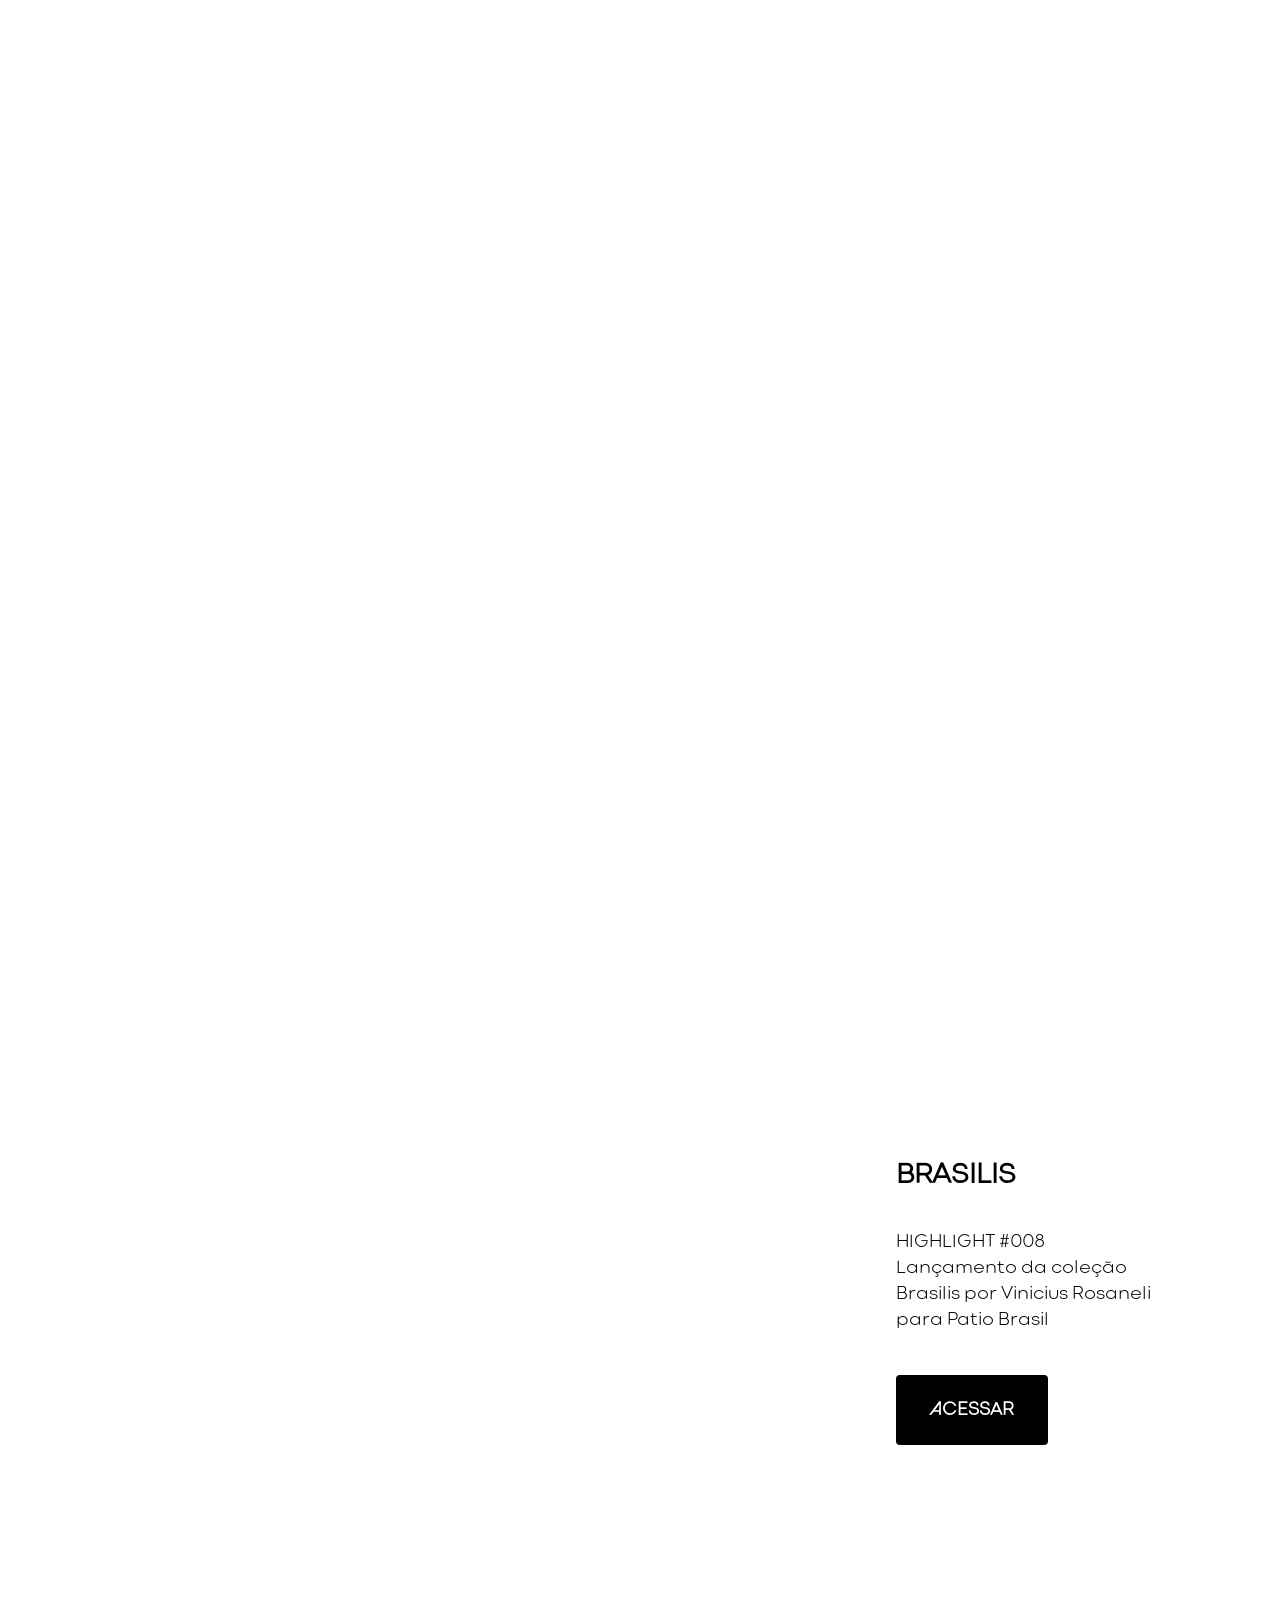
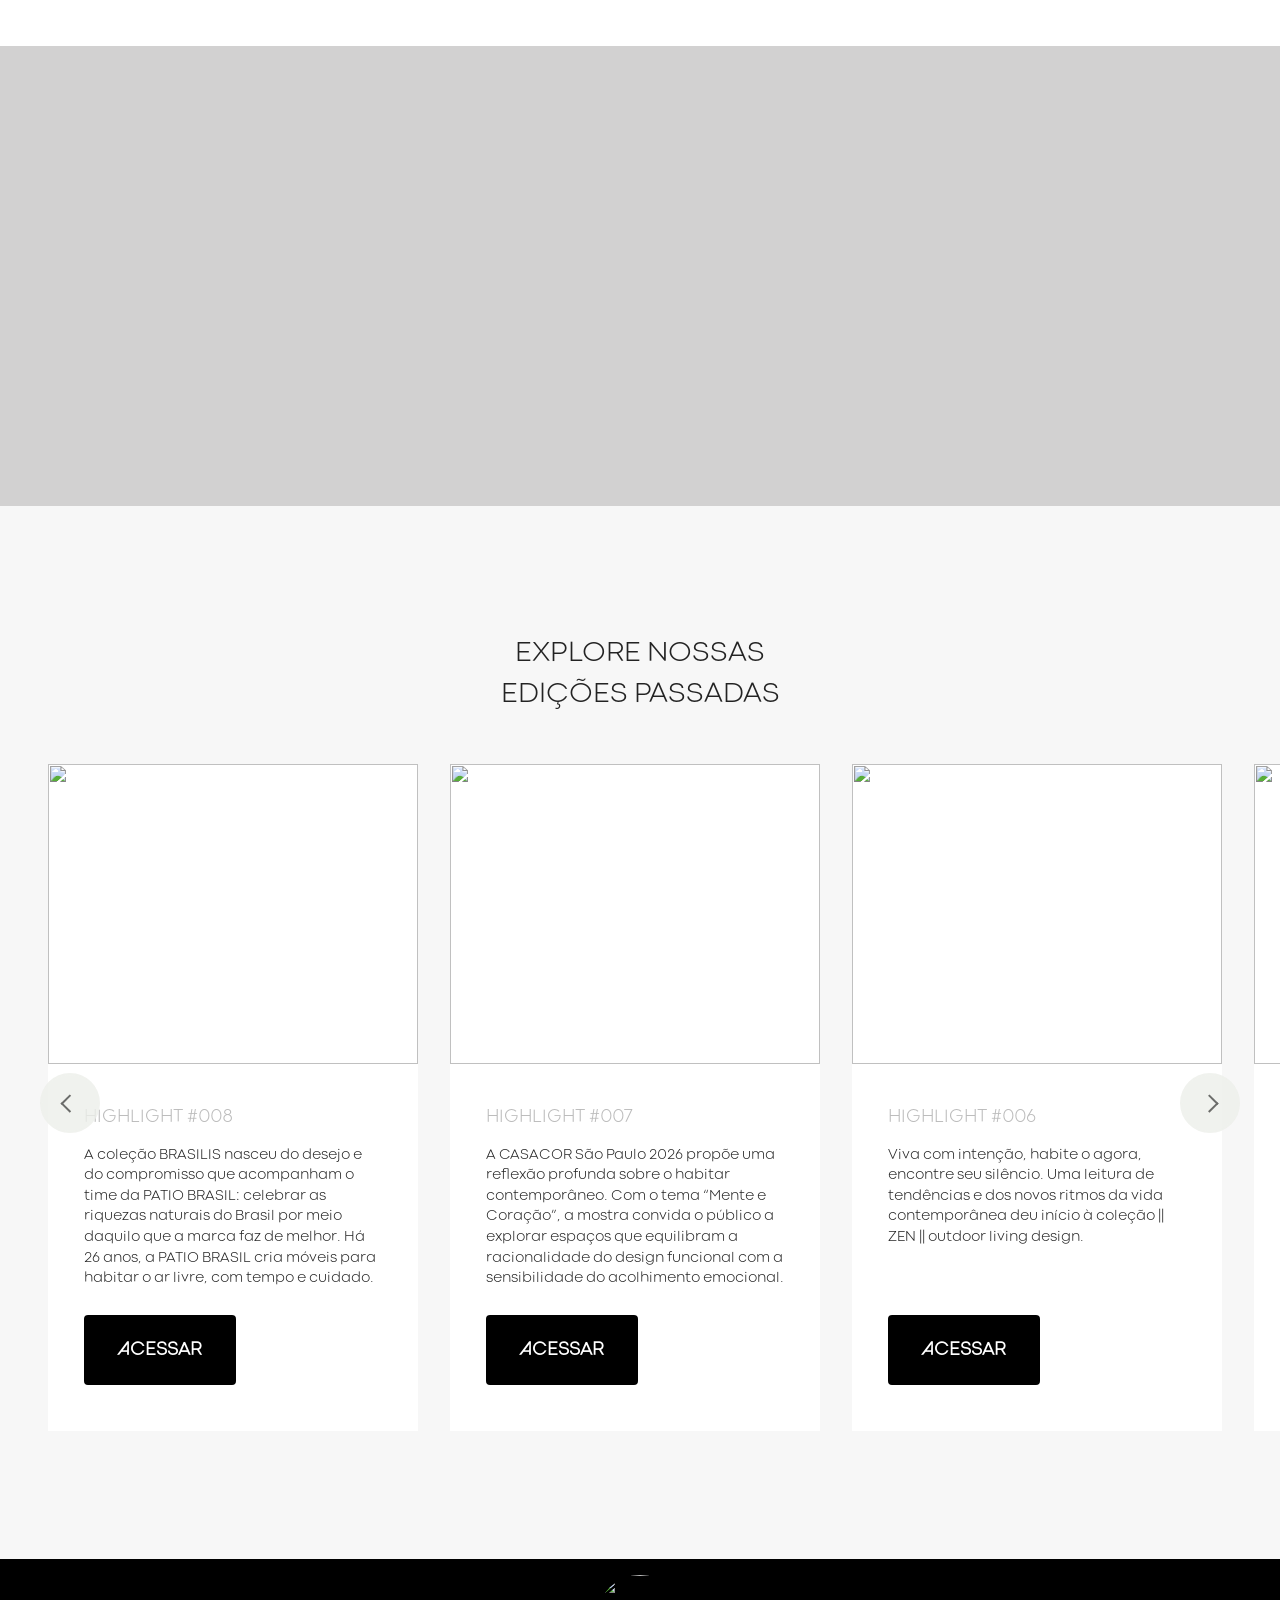
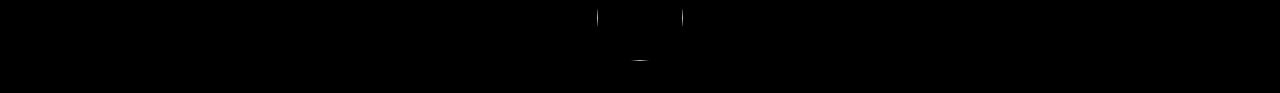
==== commit 78e36005: "Migrar páginas vinculadas e apontar mídias para o Google Drive" ====
--- a/index.html
+++ b/index.html
@@ -1,307 +1,307 @@
-<!doctype html>
-<html lang="pt-BR"><head>
-  <!-- Site made with Mobirise Website Builder v6.1.4, https://mobirise.com -->
-  <meta charset="UTF-8">
-  <meta http-equiv="X-UA-Compatible" content="IE=edge">
-  <meta name="generator" content="Mobirise v6.1.4, mobirise.com">
-  <meta name="twitter:card" content="summary_large_image">
-  <meta name="twitter:image:src" content="assets/images/linkerhighlights-meta.jpg">
-  <meta property="og:image" content="assets/images/linkerhighlights-meta.jpg">
-  <meta name="twitter:title" content="Linker Highlights">
-  <meta name="viewport" content="width=device-width, initial-scale=1, minimum-scale=1">
-  <link rel="shortcut icon" href="assets/images/fav.svg" type="image/x-icon">
-  <meta name="description" content="Descubra o HIGHLIGHT! PATIO BRASIL">
-  
-  
-  <title>Linker Highlights</title>
-  <link rel="stylesheet" href="assets/web/assets/mobirise-icons2/mobirise2.css">
-  <link rel="stylesheet" href="assets/bootstrap/css/bootstrap.min.css">
-  <link rel="stylesheet" href="assets/parallax/jarallax.css">
-  <link rel="stylesheet" href="assets/animatecss/animate.css">
-  <link rel="stylesheet" href="assets/theme/css/style.css">
-  <link href="assets/fonts/style.css" rel="stylesheet">
-  <link rel="preload" as="style" href="assets/mobirise/css/mbr-additional.css?v=FUc8ES"><link rel="stylesheet" href="assets/mobirise/css/mbr-additional.css?v=FUc8ES" type="text/css">
-
-  
-  
-  
-<link rel="stylesheet" href="highlights.css?v=2">
-</head>
-<body>
-  
-  <section data-bs-version="5.1" class="header16 cid-veqntSFRyQ" id="header16-8b">
-  
-
-  
-  
-
-  <div class="text-center container">
-    <div class="row justify-content-center mb-4">
-      <div class="col-12 col-lg-4">
-        <div class="image-wrap">
-          <img draggable="false" src="assets/images/logo-patio-brasil-preto-margem-1.svg" alt="" class="">
-        </div>
-      </div>
-    </div>
-    <div class="row justify-content-center">
-      <div class="col-md-12 content-head">
-        
-        
-        
-      </div>
-    </div>
-  </div>
-</section>
-
-<section data-bs-version="5.1" class="header10 cid-uTzBbYFWEt mbr-fullscreen mbr-parallax-background" id="header10-6u">
-  
-  
-  <div class="container">
-    <div class="row">
-      <div class="content-wrap col-12 col-md-6">
-        
-        
-        
-        
-      </div>
-    </div>
-  </div>
-</section>
-
-<section data-bs-version="5.1" class="header1 cid-uTYkHFhdA9" id="header01-7o">
-	
-
-	
-	
-
-	<div class="container">
-		<div class="row justify-content-center">
-			<div class="col-12 col-md-12 col-lg-8 image-wrapper">
-				<img draggable="false" class="w-100" src="assets/images/thmb-highlight.jpg" alt="">
-			</div>
-			<div class="col-12 col-lg col-md-12">
-				<div class="text-wrapper align-left">
-					<h1 class="mbr-section-title mbr-fonts-style mb-4 display-5"><strong>BRASILIS&nbsp;</strong></h1>
-					<p class="mbr-text mbr-fonts-style mb-4 display-7">HIGHLIGHT #008<br>Lançamento da coleção <br>Brasilis por Vinicius Rosaneli <br>para Patio Brasil</p>
-					<div class="mbr-section-btn mt-3"><a class="btn btn-secondary display-7" href="https://atmosfera.patiobrasilmoveis.com.br/linker/highlight08_Brasilis.html" target="_blank" rel="noopener">ACESSAR</a></div>
-				</div>
-			</div>
-		</div>
-	</div>
-</section>
-
-<section data-bs-version="5.1" class="header10 cid-uTzIvg8CoZ mbr-parallax-background" id="header10-6x">
-  
-  <div class="mbr-overlay"></div>
-  <div class="container-fluid">
-    <div class="row">
-      <div class="content-wrap col-12 col-md-3">
-        
-        
-        
-        
-      </div>
-    </div>
-  </div>
-</section>
-
-<section data-bs-version="5.1" class="features017 mbr-embla cid-uTYev0tkYh" id="features017-7k">
-	
-	
-	<div class="position-relative">
-		<div class="container-fluid">
-			<div class="row justify-content-center">
-				<div class="col-12 content-head">
-					<div class="mbr-section-head mb-5">
-						<h4 class="mbr-section-title mbr-fonts-style align-center mb-0 display-5">EXPLORE NOSSAS
-<div>EDIÇÕES PASSADAS</div></h4>
-						
-					</div>
-				</div>
-			</div>
-		</div>
-
-		<div class="embla" data-skip-snaps="true" data-align="center" data-contain-scroll="trimSnaps" data-loop="true" data-auto-play="true" data-auto-play-interval="7" data-draggable="true">
-			<div class="embla__viewport container-fluid" tabindex="0" aria-label="Edições de Highlights">
-				<div class="embla__container">
-					<div class="embla__slide slider-image item active">
-						<div class="slide-content">
-							<div class="item-img">
-								<div class="item-wrapper">
-									<img draggable="false" src="assets/images/thmb-pequena-1.jpg" alt="" title="" data-slide-to="0" data-bs-slide-to="0">
-								</div>
-							</div>
-							<div class="item-content">
-								
-								<h6 class="item-subtitle mbr-fonts-style mt-1 display-7">HIGHLIGHT #008</h6>
-								<p class="mbr-text mbr-fonts-style mt-3 display-4">A coleção BRASILIS nasceu do desejo e do compromisso que acompanham o time da PATIO BRASIL: celebrar as riquezas naturais do Brasil por meio daquilo que a marca faz de melhor. Há 26 anos, a PATIO BRASIL cria móveis para habitar o ar livre, com tempo e cuidado.</p>
-							</div>
-
-							<div class="mbr-section-btn item-footer mt-2"><a href="https://atmosfera.patiobrasilmoveis.com.br/linker/highlight08_Brasilis.html" class="btn item-btn btn-secondary display-7" target="_blank" rel="noopener">ACESSAR</a></div>
-						</div>
-					</div><div class="embla__slide slider-image item">
-						<div class="slide-content">
-							<div class="item-img">
-								<div class="item-wrapper">
-									<img draggable="false" src="assets/images/capas4.jpg" alt="" title="" data-slide-to="1" data-bs-slide-to="1">
-								</div>
-							</div>
-							<div class="item-content">
-								
-								<h6 class="item-subtitle mbr-fonts-style mt-1 display-7">HIGHLIGHT #007</h6>
-								<p class="mbr-text mbr-fonts-style mt-3 display-4">A CASACOR São Paulo 2026 propõe uma reflexão profunda sobre o habitar contemporâneo. Com o tema “Mente e Coração”, a mostra convida o público a explorar espaços que equilibram a racionalidade do design funcional com a sensibilidade do acolhimento emocional.</p>
-							</div>
-
-							<div class="mbr-section-btn item-footer mt-2"><a href="https://atmosfera.patiobrasilmoveis.com.br/linker/highlight07_CasacorSp.html" class="btn item-btn btn-secondary display-7" target="_blank" rel="noopener">ACESSAR</a></div>
-						</div>
-					</div><div class="embla__slide slider-image item">
-						<div class="slide-content">
-							<div class="item-img">
-								<div class="item-wrapper">
-									<img draggable="false" src="assets/images/modelo-drop-balanco-mg-8247.jpg" alt="" title="" data-slide-to="2" data-bs-slide-to="2">
-								</div>
-							</div>
-							<div class="item-content">
-								
-								<h6 class="item-subtitle mbr-fonts-style mt-1 display-7">HIGHLIGHT #006</h6>
-								<p class="mbr-text mbr-fonts-style mt-3 display-4">Viva com intenção, habite o agora,
-<br>encontre       seu        silêncio. Uma leitura de tendências e dos novos ritmos da vida contemporânea deu início à coleção || ZEN || outdoor living design.</p>
-							</div>
-
-							<div class="mbr-section-btn item-footer mt-2"><a href="https://atmosfera.patiobrasilmoveis.com.br/zen/highlight_006_zen.html" class="btn item-btn btn-secondary display-7" target="_blank" rel="noopener">ACESSAR</a></div>
-						</div>
-					</div><div class="embla__slide slider-image item">
-						<div class="slide-content">
-							<div class="item-img">
-								<div class="item-wrapper">
-									<img draggable="false" src="assets/images/espreguiadeira-truss-2.jpg" alt="" title="" data-slide-to="3" data-bs-slide-to="3">
-								</div>
-							</div>
-							<div class="item-content">
-								
-								<h6 class="item-subtitle mbr-fonts-style mt-1 display-7">HIGHLIGHT #005</h6>
-								<p class="mbr-text mbr-fonts-style mt-3 display-4">Uma síntese completa dos 50 anos da Casa Vogue criada especialmente para o Casa Vogue Experience 2025. É o retorno da arquitetura e décor que contam histórias - NÃO DÁ PARA PERDER!</p>
-							</div>
-
-							<div class="mbr-section-btn item-footer mt-2"><a href="https://is.gd/highlight_ED05" class="btn item-btn btn-secondary display-7" target="_blank" rel="noopener">ACESSAR</a></div>
-						</div>
-					</div><div class="embla__slide slider-image item">
-						<div class="slide-content">
-							<div class="item-img">
-								<div class="item-wrapper">
-									<img draggable="false" src="assets/images/354a1758-1.jpeg" alt="" title="" data-slide-to="4" data-bs-slide-to="4">
-								</div>
-							</div>
-							<div class="item-content">
-								
-								<h6 class="item-subtitle mbr-fonts-style mt-1 display-7">HIGHLIGHT #004</h6>
-								<p class="mbr-text mbr-fonts-style mt-3 display-4">De olho nas tendências que moldam o futuro do design corporativo, a PATIO BRASIL apresenta soluções que transformam ambientes externos em extensões de identidade.</p>
-							</div>
-
-							<div class="mbr-section-btn item-footer mt-2"><a href="https://is.gd/highlight_ED04" class="btn item-btn btn-secondary display-7" target="_blank" rel="noopener">ACESSAR</a></div>
-						</div>
-					</div><div class="embla__slide slider-image item">
-						<div class="slide-content">
-							<div class="item-img">
-								<div class="item-wrapper">
-									<img draggable="false" src="assets/images/tezza-3501.jpeg" alt="" title="" data-slide-to="5" data-bs-slide-to="5">
-								</div>
-							</div>
-							<div class="item-content">
-								
-								<h6 class="item-subtitle mbr-fonts-style mt-1 display-7">HIGHLIGHT #003</h6>
-								<p class="mbr-text mbr-fonts-style mt-3 display-4">No inverno, a reinvenção dos espaços externos ressignifica o décor e valoriza um lifestyle mais saudável e repleto de momentos memoráveis ao redor da natureza e do fogo.&nbsp;<br></p>
-							</div>
-
-							<div class="mbr-section-btn item-footer mt-2"><a href="https://is.gd/highlight_ED03_" class="btn item-btn btn-secondary display-7" target="_blank" rel="noopener">ACESSAR</a></div>
-						</div>
-					</div><div class="embla__slide slider-image item">
-						<div class="slide-content">
-							<div class="item-img">
-								<div class="item-wrapper">
-									<img draggable="false" src="assets/images/whatsapp-image-2025-03-26-at-08.45-2.jpg" alt="" title="" data-slide-to="6" data-bs-slide-to="6">
-								</div>
-							</div>
-							<div class="item-content">
-								
-								<h6 class="item-subtitle mbr-fonts-style mt-1 display-7">HIGHLIGHT #002&nbsp;</h6>
-								<p class="mbr-text mbr-fonts-style mt-3 display-4">
-									Convidamos você a mergulhar na novíssima coleção ATMOSFERA, com lifestyle e ambientação do arquiteto FILIPI CAMARGO, para a Flagship PATIO SP.
-								</p>
-							</div>
-
-							<div class="mbr-section-btn item-footer mt-2"><a href="https://is.gd/highlight_ED02" class="btn item-btn btn-secondary display-7" target="_blank" rel="noopener">ACESSAR</a></div>
-						</div>
-					</div><div class="embla__slide slider-image item">
-						<div class="slide-content">
-							<div class="item-img">
-								<div class="item-wrapper">
-									<img draggable="false" src="assets/images/cirrus-01-teste-1.jpg" alt="" title="" data-slide-to="7" data-bs-slide-to="7">
-								</div>
-							</div>
-							<div class="item-content">
-								
-								<h6 class="item-subtitle mbr-fonts-style mt-1 display-7">HIGHLIGHT #001</h6>
-								<p class="mbr-text mbr-fonts-style mt-3 display-4">O mind PATIO BRASIL, para explorar o universo outdoor moderno. Inspire-se com arquitetura, conexão, design e beleza em um espaço exclusivo e só nosso!</p>
-							</div>
-
-							<div class="mbr-section-btn item-footer mt-2"><a href="https://is.gd/EzhqE5" class="btn item-btn btn-secondary display-7" target="_blank" rel="noopener">ACESSAR</a></div>
-						</div>
-					</div>
-					
-					
-					
-					
-					
-					
-				</div>
-			</div>
-			<button class="embla__button embla__button--prev">
-				<span class="mobi-mbri mobi-mbri-arrow-prev mbr-iconfont" aria-hidden="true"></span>
-				<span class="sr-only visually-hidden visually-hidden visually-hidden">Edição anterior</span>
-			</button>
-			<button class="embla__button embla__button--next">
-				<span class="mobi-mbri mobi-mbri-arrow-next mbr-iconfont" aria-hidden="true"></span>
-				<span class="sr-only visually-hidden visually-hidden visually-hidden">Próxima edição</span>
-			</button>
-		</div>
-	</div>
-</section>
-
-<section data-bs-version="5.1" class="footer01 soundm5 cid-uTzsTpRr9i" once="footers" id="footer01-6q">
-    
-
-    
-    
-
-    <div class="container">
-        <div class="row">
-            <div class="col-12">
-                <div class="content-wrapper">
-                    <div class="logo-wrapper">
-                        <img draggable="false" src="assets/images/symbol-patio-brasil-branco.png" alt="" class="">
-                    </div>
-                    
-                    
-                </div>
-            </div>
-        </div>
-    </div>
-</section>
-
-
-
-  
-  
-  
-  
-  
-  
-  
-  
-  
-  
-  
-<script src="assets/parallax/jarallax.js" defer></script>
-<script src="highlights.js?v=2" defer></script>
-</body></html>
+<!doctype html>
+<html lang="pt-BR"><head>
+  <!-- Site made with Mobirise Website Builder v6.1.4, https://mobirise.com -->
+  <meta charset="UTF-8">
+  <meta http-equiv="X-UA-Compatible" content="IE=edge">
+  <meta name="generator" content="Mobirise v6.1.4, mobirise.com">
+  <meta name="twitter:card" content="summary_large_image">
+  <meta name="twitter:image:src" content="https://lh3.googleusercontent.com/d/1cM39dKkED-G_Hizfr1YPUPsGZ4ivivZX">
+  <meta property="og:image" content="https://lh3.googleusercontent.com/d/1cM39dKkED-G_Hizfr1YPUPsGZ4ivivZX">
+  <meta name="twitter:title" content="Linker Highlights">
+  <meta name="viewport" content="width=device-width, initial-scale=1, minimum-scale=1">
+  <link rel="shortcut icon" href="https://lh3.googleusercontent.com/d/14MfdLVZ40AD6VHxIht2p-RFKAuUkHQQM" type="image/x-icon">
+  <meta name="description" content="Descubra o HIGHLIGHT! PATIO BRASIL">
+  
+  
+  <title>Linker Highlights</title>
+  <link rel="stylesheet" href="assets/web/assets/mobirise-icons2/mobirise2.css">
+  <link rel="stylesheet" href="assets/bootstrap/css/bootstrap.min.css">
+  <link rel="stylesheet" href="assets/parallax/jarallax.css">
+  <link rel="stylesheet" href="assets/animatecss/animate.css">
+  <link rel="stylesheet" href="assets/theme/css/style.css">
+  <link href="assets/fonts/style.css" rel="stylesheet">
+  <link rel="preload" as="style" href="assets/mobirise/css/mbr-additional.css?v=FUc8ES"><link rel="stylesheet" href="assets/mobirise/css/mbr-additional.css?v=FUc8ES" type="text/css">
+
+  
+  
+  
+<link rel="stylesheet" href="highlights.css?v=2">
+</head>
+<body>
+  
+  <section data-bs-version="5.1" class="header16 cid-veqntSFRyQ" id="header16-8b">
+  
+
+  
+  
+
+  <div class="text-center container">
+    <div class="row justify-content-center mb-4">
+      <div class="col-12 col-lg-4">
+        <div class="image-wrap">
+          <img draggable="false" src="https://lh3.googleusercontent.com/d/12lEgc7k4hsJfKQNGFEK3-08sxaP_2lIx" alt="" class="">
+        </div>
+      </div>
+    </div>
+    <div class="row justify-content-center">
+      <div class="col-md-12 content-head">
+        
+        
+        
+      </div>
+    </div>
+  </div>
+</section>
+
+<section data-bs-version="5.1" class="header10 cid-uTzBbYFWEt mbr-fullscreen mbr-parallax-background" id="header10-6u">
+  
+  
+  <div class="container">
+    <div class="row">
+      <div class="content-wrap col-12 col-md-6">
+        
+        
+        
+        
+      </div>
+    </div>
+  </div>
+</section>
+
+<section data-bs-version="5.1" class="header1 cid-uTYkHFhdA9" id="header01-7o">
+	
+
+	
+	
+
+	<div class="container">
+		<div class="row justify-content-center">
+			<div class="col-12 col-md-12 col-lg-8 image-wrapper">
+				<img draggable="false" class="w-100" src="https://lh3.googleusercontent.com/d/1I3cZnh8NL3I77f1W37SUVzqRyTi0pQKi" alt="">
+			</div>
+			<div class="col-12 col-lg col-md-12">
+				<div class="text-wrapper align-left">
+					<h1 class="mbr-section-title mbr-fonts-style mb-4 display-5"><strong>BRASILIS&nbsp;</strong></h1>
+					<p class="mbr-text mbr-fonts-style mb-4 display-7">HIGHLIGHT #008<br>Lançamento da coleção <br>Brasilis por Vinicius Rosaneli <br>para Patio Brasil</p>
+					<div class="mbr-section-btn mt-3"><a class="btn btn-secondary display-7" href="https://mfgisele-bot.github.io/highlights/edicoes/008/" target="_blank" rel="noopener">ACESSAR</a></div>
+				</div>
+			</div>
+		</div>
+	</div>
+</section>
+
+<section data-bs-version="5.1" class="header10 cid-uTzIvg8CoZ mbr-parallax-background" id="header10-6x">
+  
+  <div class="mbr-overlay"></div>
+  <div class="container-fluid">
+    <div class="row">
+      <div class="content-wrap col-12 col-md-3">
+        
+        
+        
+        
+      </div>
+    </div>
+  </div>
+</section>
+
+<section data-bs-version="5.1" class="features017 mbr-embla cid-uTYev0tkYh" id="features017-7k">
+	
+	
+	<div class="position-relative">
+		<div class="container-fluid">
+			<div class="row justify-content-center">
+				<div class="col-12 content-head">
+					<div class="mbr-section-head mb-5">
+						<h4 class="mbr-section-title mbr-fonts-style align-center mb-0 display-5">EXPLORE NOSSAS
+<div>EDIÇÕES PASSADAS</div></h4>
+						
+					</div>
+				</div>
+			</div>
+		</div>
+
+		<div class="embla" data-skip-snaps="true" data-align="center" data-contain-scroll="trimSnaps" data-loop="true" data-auto-play="true" data-auto-play-interval="7" data-draggable="true">
+			<div class="embla__viewport container-fluid" tabindex="0" aria-label="Edições de Highlights">
+				<div class="embla__container">
+					<div class="embla__slide slider-image item active">
+						<div class="slide-content">
+							<div class="item-img">
+								<div class="item-wrapper">
+									<img draggable="false" src="https://lh3.googleusercontent.com/d/1cM39dKkED-G_Hizfr1YPUPsGZ4ivivZX" alt="" title="" data-slide-to="0" data-bs-slide-to="0">
+								</div>
+							</div>
+							<div class="item-content">
+								
+								<h6 class="item-subtitle mbr-fonts-style mt-1 display-7">HIGHLIGHT #008</h6>
+								<p class="mbr-text mbr-fonts-style mt-3 display-4">A coleção BRASILIS nasceu do desejo e do compromisso que acompanham o time da PATIO BRASIL: celebrar as riquezas naturais do Brasil por meio daquilo que a marca faz de melhor. Há 26 anos, a PATIO BRASIL cria móveis para habitar o ar livre, com tempo e cuidado.</p>
+							</div>
+
+							<div class="mbr-section-btn item-footer mt-2"><a href="https://mfgisele-bot.github.io/highlights/edicoes/008/" class="btn item-btn btn-secondary display-7" target="_blank" rel="noopener">ACESSAR</a></div>
+						</div>
+					</div><div class="embla__slide slider-image item">
+						<div class="slide-content">
+							<div class="item-img">
+								<div class="item-wrapper">
+									<img draggable="false" src="https://lh3.googleusercontent.com/d/1HA3KRyjRzzWfqymskY4L_ESIH25kMI20" alt="" title="" data-slide-to="1" data-bs-slide-to="1">
+								</div>
+							</div>
+							<div class="item-content">
+								
+								<h6 class="item-subtitle mbr-fonts-style mt-1 display-7">HIGHLIGHT #007</h6>
+								<p class="mbr-text mbr-fonts-style mt-3 display-4">A CASACOR São Paulo 2026 propõe uma reflexão profunda sobre o habitar contemporâneo. Com o tema “Mente e Coração”, a mostra convida o público a explorar espaços que equilibram a racionalidade do design funcional com a sensibilidade do acolhimento emocional.</p>
+							</div>
+
+							<div class="mbr-section-btn item-footer mt-2"><a href="https://mfgisele-bot.github.io/highlights/edicoes/007/" class="btn item-btn btn-secondary display-7" target="_blank" rel="noopener">ACESSAR</a></div>
+						</div>
+					</div><div class="embla__slide slider-image item">
+						<div class="slide-content">
+							<div class="item-img">
+								<div class="item-wrapper">
+									<img draggable="false" src="https://lh3.googleusercontent.com/d/1E_5FEP2UP3igF4-qAA6IacWQmQh3w6r9" alt="" title="" data-slide-to="2" data-bs-slide-to="2">
+								</div>
+							</div>
+							<div class="item-content">
+								
+								<h6 class="item-subtitle mbr-fonts-style mt-1 display-7">HIGHLIGHT #006</h6>
+								<p class="mbr-text mbr-fonts-style mt-3 display-4">Viva com intenção, habite o agora,
+<br>encontre       seu        silêncio. Uma leitura de tendências e dos novos ritmos da vida contemporânea deu início à coleção || ZEN || outdoor living design.</p>
+							</div>
+
+							<div class="mbr-section-btn item-footer mt-2"><a href="https://mfgisele-bot.github.io/highlights/edicoes/006/" class="btn item-btn btn-secondary display-7" target="_blank" rel="noopener">ACESSAR</a></div>
+						</div>
+					</div><div class="embla__slide slider-image item">
+						<div class="slide-content">
+							<div class="item-img">
+								<div class="item-wrapper">
+									<img draggable="false" src="https://lh3.googleusercontent.com/d/16VTmc4cxinnus2q8hZdwRnfebLGcbOVV" alt="" title="" data-slide-to="3" data-bs-slide-to="3">
+								</div>
+							</div>
+							<div class="item-content">
+								
+								<h6 class="item-subtitle mbr-fonts-style mt-1 display-7">HIGHLIGHT #005</h6>
+								<p class="mbr-text mbr-fonts-style mt-3 display-4">Uma síntese completa dos 50 anos da Casa Vogue criada especialmente para o Casa Vogue Experience 2025. É o retorno da arquitetura e décor que contam histórias - NÃO DÁ PARA PERDER!</p>
+							</div>
+
+							<div class="mbr-section-btn item-footer mt-2"><a href="https://drive.google.com/file/d/10P7EOuKrMlqYAk_Az9gQyqAsjhHnLBy_/view" class="btn item-btn btn-secondary display-7" target="_blank" rel="noopener">ACESSAR</a></div>
+						</div>
+					</div><div class="embla__slide slider-image item">
+						<div class="slide-content">
+							<div class="item-img">
+								<div class="item-wrapper">
+									<img draggable="false" src="https://lh3.googleusercontent.com/d/18mSQpH6_JfRoYBEglGsIn0bU7Gzxjr4_" alt="" title="" data-slide-to="4" data-bs-slide-to="4">
+								</div>
+							</div>
+							<div class="item-content">
+								
+								<h6 class="item-subtitle mbr-fonts-style mt-1 display-7">HIGHLIGHT #004</h6>
+								<p class="mbr-text mbr-fonts-style mt-3 display-4">De olho nas tendências que moldam o futuro do design corporativo, a PATIO BRASIL apresenta soluções que transformam ambientes externos em extensões de identidade.</p>
+							</div>
+
+							<div class="mbr-section-btn item-footer mt-2"><a href="https://drive.google.com/file/d/1Rf5-PzkaoVk4P-Prt0ShDSj3kGRfOsd-/view" class="btn item-btn btn-secondary display-7" target="_blank" rel="noopener">ACESSAR</a></div>
+						</div>
+					</div><div class="embla__slide slider-image item">
+						<div class="slide-content">
+							<div class="item-img">
+								<div class="item-wrapper">
+									<img draggable="false" src="https://lh3.googleusercontent.com/d/1Cm4eqxMdNMNJFTllnZpftZePTfkoaIUP" alt="" title="" data-slide-to="5" data-bs-slide-to="5">
+								</div>
+							</div>
+							<div class="item-content">
+								
+								<h6 class="item-subtitle mbr-fonts-style mt-1 display-7">HIGHLIGHT #003</h6>
+								<p class="mbr-text mbr-fonts-style mt-3 display-4">No inverno, a reinvenção dos espaços externos ressignifica o décor e valoriza um lifestyle mais saudável e repleto de momentos memoráveis ao redor da natureza e do fogo.&nbsp;<br></p>
+							</div>
+
+							<div class="mbr-section-btn item-footer mt-2"><a href="https://drive.google.com/file/d/1we-vWCOkXRKjK-mDjnfzPtY8QjiPqhzT/view" class="btn item-btn btn-secondary display-7" target="_blank" rel="noopener">ACESSAR</a></div>
+						</div>
+					</div><div class="embla__slide slider-image item">
+						<div class="slide-content">
+							<div class="item-img">
+								<div class="item-wrapper">
+									<img draggable="false" src="https://lh3.googleusercontent.com/d/1cpkyFA0G7m8e-HFsPiRx5d8BtRxOAOMq" alt="" title="" data-slide-to="6" data-bs-slide-to="6">
+								</div>
+							</div>
+							<div class="item-content">
+								
+								<h6 class="item-subtitle mbr-fonts-style mt-1 display-7">HIGHLIGHT #002&nbsp;</h6>
+								<p class="mbr-text mbr-fonts-style mt-3 display-4">
+									Convidamos você a mergulhar na novíssima coleção ATMOSFERA, com lifestyle e ambientação do arquiteto FILIPI CAMARGO, para a Flagship PATIO SP.
+								</p>
+							</div>
+
+							<div class="mbr-section-btn item-footer mt-2"><a href="https://drive.google.com/file/d/1SwJ8f7unHuZgdswldS5rKKaOG8brVRfv/view" class="btn item-btn btn-secondary display-7" target="_blank" rel="noopener">ACESSAR</a></div>
+						</div>
+					</div><div class="embla__slide slider-image item">
+						<div class="slide-content">
+							<div class="item-img">
+								<div class="item-wrapper">
+									<img draggable="false" src="https://lh3.googleusercontent.com/d/1IB5Xp-ZVGjQuR6hmuEIixL0GrUuI7Wzy" alt="" title="" data-slide-to="7" data-bs-slide-to="7">
+								</div>
+							</div>
+							<div class="item-content">
+								
+								<h6 class="item-subtitle mbr-fonts-style mt-1 display-7">HIGHLIGHT #001</h6>
+								<p class="mbr-text mbr-fonts-style mt-3 display-4">O mind PATIO BRASIL, para explorar o universo outdoor moderno. Inspire-se com arquitetura, conexão, design e beleza em um espaço exclusivo e só nosso!</p>
+							</div>
+
+							<div class="mbr-section-btn item-footer mt-2"><a href="https://drive.google.com/file/d/1O46FmQUsb9DhihE1l0Ty4fiFiyh9rDz7/view" class="btn item-btn btn-secondary display-7" target="_blank" rel="noopener">ACESSAR</a></div>
+						</div>
+					</div>
+					
+					
+					
+					
+					
+					
+				</div>
+			</div>
+			<button class="embla__button embla__button--prev">
+				<span class="mobi-mbri mobi-mbri-arrow-prev mbr-iconfont" aria-hidden="true"></span>
+				<span class="sr-only visually-hidden visually-hidden visually-hidden">Edição anterior</span>
+			</button>
+			<button class="embla__button embla__button--next">
+				<span class="mobi-mbri mobi-mbri-arrow-next mbr-iconfont" aria-hidden="true"></span>
+				<span class="sr-only visually-hidden visually-hidden visually-hidden">Próxima edição</span>
+			</button>
+		</div>
+	</div>
+</section>
+
+<section data-bs-version="5.1" class="footer01 soundm5 cid-uTzsTpRr9i" once="footers" id="footer01-6q">
+    
+
+    
+    
+
+    <div class="container">
+        <div class="row">
+            <div class="col-12">
+                <div class="content-wrapper">
+                    <div class="logo-wrapper">
+                        <img draggable="false" src="https://lh3.googleusercontent.com/d/16geNuxaYDjiC0hWUVQ1kA66sllRs_laT" alt="" class="">
+                    </div>
+                    
+                    
+                </div>
+            </div>
+        </div>
+    </div>
+</section>
+
+
+
+  
+  
+  
+  
+  
+  
+  
+  
+  
+  
+  
+<script src="assets/parallax/jarallax.js" defer></script>
+<script src="highlights.js?v=2" defer></script>
+</body></html>
--- a/assets/web/assets/mobirise-icons2/mobirise2.css
+++ b/assets/web/assets/mobirise-icons2/mobirise2.css
@@ -0,0 +1,498 @@
+@font-face {
+  font-family: 'Moririse2';
+  font-display: swap;
+  src:  url("mobirise2.eot?f2bix4");
+  src:  url("mobirise2.eot?f2bix4#iefix") format('embedded-opentype'),
+    url("mobirise2.ttf?f2bix4") format('truetype'),
+    url("mobirise2.woff?f2bix4") format('woff'),
+    url("mobirise2.svg?f2bix4#mobirise2") format('svg');
+  font-weight: normal;
+  font-style: normal;
+}
+
+[class^="mobi-"], [class*=" mobi-"] {
+  /* use !important to prevent issues with browser extensions that change fonts */
+  font-family: 'Moririse2' !important;
+  speak: none;
+  font-style: normal;
+  font-weight: normal;
+  font-variant: normal;
+  text-transform: none;
+  line-height: 1;
+
+  /* Better Font Rendering =========== */
+  -webkit-font-smoothing: antialiased;
+  -moz-osx-font-smoothing: grayscale;
+}
+
+.mobi-mbri-add-submenu:before {
+  content: "\e900";
+}
+.mobi-mbri-alert:before {
+  content: "\e901";
+}
+.mobi-mbri-align-center:before {
+  content: "\e902";
+}
+.mobi-mbri-align-justify:before {
+  content: "\e903";
+}
+.mobi-mbri-align-left:before {
+  content: "\e904";
+}
+.mobi-mbri-align-right:before {
+  content: "\e905";
+}
+.mobi-mbri-android:before {
+  content: "\e906";
+}
+.mobi-mbri-apple:before {
+  content: "\e907";
+}
+.mobi-mbri-arrow-down:before {
+  content: "\e908";
+}
+.mobi-mbri-arrow-next:before {
+  content: "\e909";
+}
+.mobi-mbri-arrow-prev:before {
+  content: "\e90a";
+}
+.mobi-mbri-arrow-up:before {
+  content: "\e90b";
+}
+.mobi-mbri-bold:before {
+  content: "\e90c";
+}
+.mobi-mbri-bookmark:before {
+  content: "\e90d";
+}
+.mobi-mbri-bootstrap:before {
+  content: "\e90e";
+}
+.mobi-mbri-briefcase:before {
+  content: "\e90f";
+}
+.mobi-mbri-browse:before {
+  content: "\e910";
+}
+.mobi-mbri-bulleted-list:before {
+  content: "\e911";
+}
+.mobi-mbri-calendar:before {
+  content: "\e912";
+}
+.mobi-mbri-camera:before {
+  content: "\e913";
+}
+.mobi-mbri-cart-add:before {
+  content: "\e914";
+}
+.mobi-mbri-cart-full:before {
+  content: "\e915";
+}
+.mobi-mbri-cash:before {
+  content: "\e916";
+}
+.mobi-mbri-change-style:before {
+  content: "\e917";
+}
+.mobi-mbri-chat:before {
+  content: "\e918";
+}
+.mobi-mbri-clock:before {
+  content: "\e919";
+}
+.mobi-mbri-close:before {
+  content: "\e91a";
+}
+.mobi-mbri-cloud:before {
+  content: "\e91b";
+}
+.mobi-mbri-code:before {
+  content: "\e91c";
+}
+.mobi-mbri-contact-form:before {
+  content: "\e91d";
+}
+.mobi-mbri-credit-card:before {
+  content: "\e91e";
+}
+.mobi-mbri-cursor-click:before {
+  content: "\e91f";
+}
+.mobi-mbri-cust-feedback:before {
+  content: "\e920";
+}
+.mobi-mbri-database:before {
+  content: "\e921";
+}
+.mobi-mbri-delivery:before {
+  content: "\e922";
+}
+.mobi-mbri-desktop:before {
+  content: "\e923";
+}
+.mobi-mbri-devices:before {
+  content: "\e924";
+}
+.mobi-mbri-down:before {
+  content: "\e925";
+}
+.mobi-mbri-download-2:before {
+  content: "\e926";
+}
+.mobi-mbri-download:before {
+  content: "\e927";
+}
+.mobi-mbri-drag-n-drop-2:before {
+  content: "\e928";
+}
+.mobi-mbri-drag-n-drop:before {
+  content: "\e929";
+}
+.mobi-mbri-edit-2:before {
+  content: "\e92a";
+}
+.mobi-mbri-edit:before {
+  content: "\e92b";
+}
+.mobi-mbri-error:before {
+  content: "\e92c";
+}
+.mobi-mbri-extension:before {
+  content: "\e92d";
+}
+.mobi-mbri-features:before {
+  content: "\e92e";
+}
+.mobi-mbri-file:before {
+  content: "\e92f";
+}
+.mobi-mbri-flag:before {
+  content: "\e930";
+}
+.mobi-mbri-folder:before {
+  content: "\e931";
+}
+.mobi-mbri-gift:before {
+  content: "\e932";
+}
+.mobi-mbri-github:before {
+  content: "\e933";
+}
+.mobi-mbri-globe-2:before {
+  content: "\e934";
+}
+.mobi-mbri-globe:before {
+  content: "\e935";
+}
+.mobi-mbri-growing-chart:before {
+  content: "\e936";
+}
+.mobi-mbri-hearth:before {
+  content: "\e937";
+}
+.mobi-mbri-help:before {
+  content: "\e938";
+}
+.mobi-mbri-home:before {
+  content: "\e939";
+}
+.mobi-mbri-hot-cup:before {
+  content: "\e93a";
+}
+.mobi-mbri-idea:before {
+  content: "\e93b";
+}
+.mobi-mbri-image-gallery:before {
+  content: "\e93c";
+}
+.mobi-mbri-image-slider:before {
+  content: "\e93d";
+}
+.mobi-mbri-info:before {
+  content: "\e93e";
+}
+.mobi-mbri-italic:before {
+  content: "\e93f";
+}
+.mobi-mbri-key:before {
+  content: "\e940";
+}
+.mobi-mbri-laptop:before {
+  content: "\e941";
+}
+.mobi-mbri-layers:before {
+  content: "\e942";
+}
+.mobi-mbri-left-right:before {
+  content: "\e943";
+}
+.mobi-mbri-left:before {
+  content: "\e944";
+}
+.mobi-mbri-letter:before {
+  content: "\e945";
+}
+.mobi-mbri-like:before {
+  content: "\e946";
+}
+.mobi-mbri-link:before {
+  content: "\e947";
+}
+.mobi-mbri-lock:before {
+  content: "\e948";
+}
+.mobi-mbri-login:before {
+  content: "\e949";
+}
+.mobi-mbri-logout:before {
+  content: "\e94a";
+}
+.mobi-mbri-magic-stick:before {
+  content: "\e94b";
+}
+.mobi-mbri-map-pin:before {
+  content: "\e94c";
+}
+.mobi-mbri-menu:before {
+  content: "\e94d";
+}
+.mobi-mbri-mobile-2:before {
+  content: "\e94e";
+}
+.mobi-mbri-mobile-horizontal:before {
+  content: "\e94f";
+}
+.mobi-mbri-mobile:before {
+  content: "\e950";
+}
+.mobi-mbri-mobirise:before {
+  content: "\e951";
+}
+.mobi-mbri-more-horizontal:before {
+  content: "\e952";
+}
+.mobi-mbri-more-vertical:before {
+  content: "\e953";
+}
+.mobi-mbri-music:before {
+  content: "\e954";
+}
+.mobi-mbri-new-file:before {
+  content: "\e955";
+}
+.mobi-mbri-numbered-list:before {
+  content: "\e956";
+}
+.mobi-mbri-opened-folder:before {
+  content: "\e957";
+}
+.mobi-mbri-pages:before {
+  content: "\e958";
+}
+.mobi-mbri-paper-plane:before {
+  content: "\e959";
+}
+.mobi-mbri-paperclip:before {
+  content: "\e95a";
+}
+.mobi-mbri-phone:before {
+  content: "\e95b";
+}
+.mobi-mbri-photo:before {
+  content: "\e95c";
+}
+.mobi-mbri-photos:before {
+  content: "\e95d";
+}
+.mobi-mbri-pin:before {
+  content: "\e95e";
+}
+.mobi-mbri-play:before {
+  content: "\e95f";
+}
+.mobi-mbri-plus:before {
+  content: "\e960";
+}
+.mobi-mbri-preview:before {
+  content: "\e961";
+}
+.mobi-mbri-print:before {
+  content: "\e962";
+}
+.mobi-mbri-protect:before {
+  content: "\e963";
+}
+.mobi-mbri-question:before {
+  content: "\e964";
+}
+.mobi-mbri-quote-left:before {
+  content: "\e965";
+}
+.mobi-mbri-quote-right:before {
+  content: "\e966";
+}
+.mobi-mbri-redo:before {
+  content: "\e967";
+}
+.mobi-mbri-refresh:before {
+  content: "\e968";
+}
+.mobi-mbri-responsive-2:before {
+  content: "\e969";
+}
+.mobi-mbri-responsive:before {
+  content: "\e96a";
+}
+.mobi-mbri-right:before {
+  content: "\e96b";
+}
+.mobi-mbri-rocket:before {
+  content: "\e96c";
+}
+.mobi-mbri-sad-face:before {
+  content: "\e96d";
+}
+.mobi-mbri-sale:before {
+  content: "\e96e";
+}
+.mobi-mbri-save:before {
+  content: "\e96f";
+}
+.mobi-mbri-search:before {
+  content: "\e970";
+}
+.mobi-mbri-setting-2:before {
+  content: "\e971";
+}
+.mobi-mbri-setting-3:before {
+  content: "\e972";
+}
+.mobi-mbri-setting:before {
+  content: "\e973";
+}
+.mobi-mbri-share:before {
+  content: "\e974";
+}
+.mobi-mbri-shopping-bag:before {
+  content: "\e975";
+}
+.mobi-mbri-shopping-basket:before {
+  content: "\e976";
+}
+.mobi-mbri-shopping-cart:before {
+  content: "\e977";
+}
+.mobi-mbri-sites:before {
+  content: "\e978";
+}
+.mobi-mbri-smile-face:before {
+  content: "\e979";
+}
+.mobi-mbri-speed:before {
+  content: "\e97a";
+}
+.mobi-mbri-star:before {
+  content: "\e97b";
+}
+.mobi-mbri-success:before {
+  content: "\e97c";
+}
+.mobi-mbri-sun:before {
+  content: "\e97d";
+}
+.mobi-mbri-sun2:before {
+  content: "\e97e";
+}
+.mobi-mbri-tablet-vertical:before {
+  content: "\e97f";
+}
+.mobi-mbri-tablet:before {
+  content: "\e980";
+}
+.mobi-mbri-target:before {
+  content: "\e981";
+}
+.mobi-mbri-timer:before {
+  content: "\e982";
+}
+.mobi-mbri-to-ftp:before {
+  content: "\e983";
+}
+.mobi-mbri-to-local-drive:before {
+  content: "\e984";
+}
+.mobi-mbri-touch-swipe:before {
+  content: "\e985";
+}
+.mobi-mbri-touch:before {
+  content: "\e986";
+}
+.mobi-mbri-trash:before {
+  content: "\e987";
+}
+.mobi-mbri-underline:before {
+  content: "\e988";
+}
+.mobi-mbri-undo:before {
+  content: "\e989";
+}
+.mobi-mbri-unlink:before {
+  content: "\e98a";
+}
+.mobi-mbri-unlock:before {
+  content: "\e98b";
+}
+.mobi-mbri-up-down:before {
+  content: "\e98c";
+}
+.mobi-mbri-up:before {
+  content: "\e98d";
+}
+.mobi-mbri-update:before {
+  content: "\e98e";
+}
+.mobi-mbri-upload-2:before {
+  content: "\e98f";
+}
+.mobi-mbri-upload:before {
+  content: "\e990";
+}
+.mobi-mbri-user-2:before {
+  content: "\e991";
+}
+.mobi-mbri-user:before {
+  content: "\e992";
+}
+.mobi-mbri-users:before {
+  content: "\e993";
+}
+.mobi-mbri-video-play:before {
+  content: "\e994";
+}
+.mobi-mbri-video:before {
+  content: "\e995";
+}
+.mobi-mbri-watch:before {
+  content: "\e996";
+}
+.mobi-mbri-website-theme-2:before {
+  content: "\e997";
+}
+.mobi-mbri-website-theme:before {
+  content: "\e998";
+}
+.mobi-mbri-wifi:before {
+  content: "\e999";
+}
+.mobi-mbri-windows:before {
+  content: "\e99a";
+}
+.mobi-mbri-zoom-in:before {
+  content: "\e99b";
+}
+.mobi-mbri-zoom-out:before {
+  content: "\e99c";
+}
--- a/assets/fonts/style.css
+++ b/assets/fonts/style.css
@@ -1,5 +1,5 @@
-@font-face {
-   font-family: 'font';
-   font-display: swap;
-   src: url('font/font.ttf');
-}
+@font-face {
+   font-family: 'font';
+   font-display: swap;
+   src: url("font/font.ttf");
+}
--- a/assets/mobirise/css/mbr-additional.css
+++ b/assets/mobirise/css/mbr-additional.css
@@ -1,4047 +1,4047 @@
-.btn {
-  border-width: 2px;
-}
-img,
-.card-wrap,
-.card-wrapper,
-.video-wrapper,
-.mbr-figure iframe,
-.google-map iframe,
-.slide-content,
-.plan,
-.card,
-.item-wrapper {
-  border-radius: 0 !important;
-}
-.video-wrapper {
-  overflow: hidden;
-}
-body {
-  font-family: Inter Tight;
-}
-.display-1 {
-  font-family: 'font';
-  font-size: 5rem;
-  line-height: 1;
-}
-.display-1 > .mbr-iconfont {
-  font-size: 6.25rem;
-}
-.display-2 {
-  font-family: 'font';
-  font-size: 4rem;
-  line-height: 1;
-}
-.display-2 > .mbr-iconfont {
-  font-size: 5rem;
-}
-.display-4 {
-  font-family: 'font';
-  font-size: 0.9rem;
-  line-height: 1.5;
-}
-.display-4 > .mbr-iconfont {
-  font-size: 1.125rem;
-}
-.display-5 {
-  font-family: 'font';
-  font-size: 2rem;
-  line-height: 1.5;
-}
-.display-5 > .mbr-iconfont {
-  font-size: 2.5rem;
-}
-.display-7 {
-  font-family: 'font';
-  font-size: 1.2rem;
-  line-height: 1.3;
-}
-.display-7 > .mbr-iconfont {
-  font-size: 1.5rem;
-}
-/* ---- Fluid typography for mobile devices ---- */
-/* 1.4 - font scale ratio ( bootstrap == 1.42857 ) */
-/* 100vw - current viewport width */
-/* (48 - 20)  48 == 48rem == 768px, 20 == 20rem == 320px(minimal supported viewport) */
-/* 0.65 - min scale variable, may vary */
-@media (max-width: 992px) {
-  .display-1 {
-    font-size: 4rem;
-  }
-}
-@media (max-width: 768px) {
-  .display-1 {
-    font-size: 3.5rem;
-    font-size: calc( 2.4rem + (5 - 2.4) * ((100vw - 20rem) / (48 - 20)));
-    line-height: calc( 1.1 * (2.4rem + (5 - 2.4) * ((100vw - 20rem) / (48 - 20))));
-  }
-  .display-2 {
-    font-size: 3.2rem;
-    font-size: calc( 2.05rem + (4 - 2.05) * ((100vw - 20rem) / (48 - 20)));
-    line-height: calc( 1.3 * (2.05rem + (4 - 2.05) * ((100vw - 20rem) / (48 - 20))));
-  }
-  .display-4 {
-    font-size: 0.72rem;
-    font-size: calc( 0.965rem + (0.9 - 0.965) * ((100vw - 20rem) / (48 - 20)));
-    line-height: calc( 1.4 * (0.965rem + (0.9 - 0.965) * ((100vw - 20rem) / (48 - 20))));
-  }
-  .display-5 {
-    font-size: 1.6rem;
-    font-size: calc( 1.35rem + (2 - 1.35) * ((100vw - 20rem) / (48 - 20)));
-    line-height: calc( 1.4 * (1.35rem + (2 - 1.35) * ((100vw - 20rem) / (48 - 20))));
-  }
-  .display-7 {
-    font-size: 0.96rem;
-    font-size: calc( 1.07rem + (1.2 - 1.07) * ((100vw - 20rem) / (48 - 20)));
-    line-height: calc( 1.4 * (1.07rem + (1.2 - 1.07) * ((100vw - 20rem) / (48 - 20))));
-  }
-}
-@media (min-width: 992px) and (max-width: 1400px) {
-  .display-1 {
-    font-size: 3.5rem;
-    font-size: calc( 2.4rem + (5 - 2.4) * ((100vw - 62rem) / (87 - 62)));
-    line-height: calc( 1.1 * (2.4rem + (5 - 2.4) * ((100vw - 62rem) / (87 - 62))));
-  }
-  .display-2 {
-    font-size: 3.2rem;
-    font-size: calc( 2.05rem + (4 - 2.05) * ((100vw - 62rem) / (87 - 62)));
-    line-height: calc( 1.3 * (2.05rem + (4 - 2.05) * ((100vw - 62rem) / (87 - 62))));
-  }
-  .display-4 {
-    font-size: 0.72rem;
-    font-size: calc( 0.965rem + (0.9 - 0.965) * ((100vw - 62rem) / (87 - 62)));
-    line-height: calc( 1.4 * (0.965rem + (0.9 - 0.965) * ((100vw - 62rem) / (87 - 62))));
-  }
-  .display-5 {
-    font-size: 1.6rem;
-    font-size: calc( 1.35rem + (2 - 1.35) * ((100vw - 62rem) / (87 - 62)));
-    line-height: calc( 1.4 * (1.35rem + (2 - 1.35) * ((100vw - 62rem) / (87 - 62))));
-  }
-  .display-7 {
-    font-size: 0.96rem;
-    font-size: calc( 1.07rem + (1.2 - 1.07) * ((100vw - 62rem) / (87 - 62)));
-    line-height: calc( 1.4 * (1.07rem + (1.2 - 1.07) * ((100vw - 62rem) / (87 - 62))));
-  }
-}
-/* Buttons */
-.btn {
-  padding: 1.25rem 2rem;
-  border-radius: 4px;
-}
-@media (max-width: 767px) {
-  .btn {
-    padding: 0.75rem 1.5rem;
-  }
-}
-.btn-sm {
-  padding: 0.6rem 1.2rem;
-  border-radius: 4px;
-}
-.btn-md {
-  padding: 0.6rem 1.2rem;
-  border-radius: 4px;
-}
-.btn-lg {
-  padding: 1.25rem 2rem;
-  border-radius: 4px;
-}
-.bg-primary {
-  background-color: #ffffff !important;
-}
-.bg-success {
-  background-color: #000000 !important;
-}
-.bg-info {
-  background-color: #000000 !important;
-}
-.bg-warning {
-  background-color: #747474 !important;
-}
-.bg-danger {
-  background-color: #949494 !important;
-}
-.btn-primary,
-.btn-primary:active {
-  background-color: #ffffff !important;
-  border-color: #ffffff !important;
-  color: #808080 !important;
-  box-shadow: none;
-}
-.btn-primary:hover,
-.btn-primary:focus,
-.btn-primary.focus,
-.btn-primary.active {
-  color: inherit;
-  background-color: #ffffff !important;
-  border-color: #ffffff !important;
-  box-shadow: none;
-}
-.btn-primary.disabled,
-.btn-primary:disabled {
-  color: #808080 !important;
-  background-color: #ffffff !important;
-  border-color: #ffffff !important;
-}
-.btn-secondary,
-.btn-secondary:active {
-  background-color: #000000 !important;
-  border-color: #000000 !important;
-  color: #ffffff !important;
-  box-shadow: none;
-}
-.btn-secondary:hover,
-.btn-secondary:focus,
-.btn-secondary.focus,
-.btn-secondary.active {
-  color: inherit;
-  background-color: #1a1a1a !important;
-  border-color: #1a1a1a !important;
-  box-shadow: none;
-}
-.btn-secondary.disabled,
-.btn-secondary:disabled {
-  color: #ffffff !important;
-  background-color: #1a1a1a !important;
-  border-color: #1a1a1a !important;
-}
-.btn-info,
-.btn-info:active {
-  background-color: #000000 !important;
-  border-color: #000000 !important;
-  color: #ffffff !important;
-  box-shadow: none;
-}
-.btn-info:hover,
-.btn-info:focus,
-.btn-info.focus,
-.btn-info.active {
-  color: inherit;
-  background-color: #1a1a1a !important;
-  border-color: #1a1a1a !important;
-  box-shadow: none;
-}
-.btn-info.disabled,
-.btn-info:disabled {
-  color: #ffffff !important;
-  background-color: #1a1a1a !important;
-  border-color: #1a1a1a !important;
-}
-.btn-success,
-.btn-success:active {
-  background-color: #000000 !important;
-  border-color: #000000 !important;
-  color: #ffffff !important;
-  box-shadow: none;
-}
-.btn-success:hover,
-.btn-success:focus,
-.btn-success.focus,
-.btn-success.active {
-  color: inherit;
-  background-color: #1a1a1a !important;
-  border-color: #1a1a1a !important;
-  box-shadow: none;
-}
-.btn-success.disabled,
-.btn-success:disabled {
-  color: #ffffff !important;
-  background-color: #1a1a1a !important;
-  border-color: #1a1a1a !important;
-}
-.btn-warning,
-.btn-warning:active {
-  background-color: #747474 !important;
-  border-color: #747474 !important;
-  color: #ffffff !important;
-  box-shadow: none;
-}
-.btn-warning:hover,
-.btn-warning:focus,
-.btn-warning.focus,
-.btn-warning.active {
-  color: inherit;
-  background-color: #8e8e8e !important;
-  border-color: #8e8e8e !important;
-  box-shadow: none;
-}
-.btn-warning.disabled,
-.btn-warning:disabled {
-  color: #ffffff !important;
-  background-color: #8e8e8e !important;
-  border-color: #8e8e8e !important;
-}
-.btn-danger,
-.btn-danger:active {
-  background-color: #949494 !important;
-  border-color: #949494 !important;
-  color: #ffffff !important;
-  box-shadow: none;
-}
-.btn-danger:hover,
-.btn-danger:focus,
-.btn-danger.focus,
-.btn-danger.active {
-  color: inherit;
-  background-color: #aeaeae !important;
-  border-color: #aeaeae !important;
-  box-shadow: none;
-}
-.btn-danger.disabled,
-.btn-danger:disabled {
-  color: #ffffff !important;
-  background-color: #aeaeae !important;
-  border-color: #aeaeae !important;
-}
-.btn-white,
-.btn-white:active {
-  background-color: #eff0ec !important;
-  border-color: #eff0ec !important;
-  color: #757b62 !important;
-  box-shadow: none;
-}
-.btn-white:hover,
-.btn-white:focus,
-.btn-white.focus,
-.btn-white.active {
-  color: inherit;
-  background-color: #ffffff !important;
-  border-color: #ffffff !important;
-  box-shadow: none;
-}
-.btn-white.disabled,
-.btn-white:disabled {
-  color: #757b62 !important;
-  background-color: #ffffff !important;
-  border-color: #ffffff !important;
-}
-.btn-black,
-.btn-black:active {
-  background-color: #232323 !important;
-  border-color: #232323 !important;
-  color: #ffffff !important;
-  box-shadow: none;
-}
-.btn-black:hover,
-.btn-black:focus,
-.btn-black.focus,
-.btn-black.active {
-  color: inherit;
-  background-color: #3d3d3d !important;
-  border-color: #3d3d3d !important;
-  box-shadow: none;
-}
-.btn-black.disabled,
-.btn-black:disabled {
-  color: #ffffff !important;
-  background-color: #3d3d3d !important;
-  border-color: #3d3d3d !important;
-}
-.btn-primary-outline,
-.btn-primary-outline:active {
-  background-color: transparent !important;
-  border-color: #ffffff;
-  color: #ffffff;
-}
-.btn-primary-outline:hover,
-.btn-primary-outline:focus,
-.btn-primary-outline.focus,
-.btn-primary-outline.active {
-  color: #d4d4d4 !important;
-  background-color: transparent !important;
-  border-color: #d4d4d4 !important;
-  box-shadow: none !important;
-}
-.btn-primary-outline.disabled,
-.btn-primary-outline:disabled {
-  color: #808080 !important;
-  background-color: #ffffff !important;
-  border-color: #ffffff !important;
-}
-.btn-secondary-outline,
-.btn-secondary-outline:active {
-  background-color: transparent !important;
-  border-color: #000000;
-  color: #000000;
-}
-.btn-secondary-outline:hover,
-.btn-secondary-outline:focus,
-.btn-secondary-outline.focus,
-.btn-secondary-outline.active {
-  color: #000000 !important;
-  background-color: transparent !important;
-  border-color: #000000 !important;
-  box-shadow: none !important;
-}
-.btn-secondary-outline.disabled,
-.btn-secondary-outline:disabled {
-  color: #ffffff !important;
-  background-color: #000000 !important;
-  border-color: #000000 !important;
-}
-.btn-info-outline,
-.btn-info-outline:active {
-  background-color: transparent !important;
-  border-color: #000000;
-  color: #000000;
-}
-.btn-info-outline:hover,
-.btn-info-outline:focus,
-.btn-info-outline.focus,
-.btn-info-outline.active {
-  color: #000000 !important;
-  background-color: transparent !important;
-  border-color: #000000 !important;
-  box-shadow: none !important;
-}
-.btn-info-outline.disabled,
-.btn-info-outline:disabled {
-  color: #ffffff !important;
-  background-color: #000000 !important;
-  border-color: #000000 !important;
-}
-.btn-success-outline,
-.btn-success-outline:active {
-  background-color: transparent !important;
-  border-color: #000000;
-  color: #000000;
-}
-.btn-success-outline:hover,
-.btn-success-outline:focus,
-.btn-success-outline.focus,
-.btn-success-outline.active {
-  color: #000000 !important;
-  background-color: transparent !important;
-  border-color: #000000 !important;
-  box-shadow: none !important;
-}
-.btn-success-outline.disabled,
-.btn-success-outline:disabled {
-  color: #ffffff !important;
-  background-color: #000000 !important;
-  border-color: #000000 !important;
-}
-.btn-warning-outline,
-.btn-warning-outline:active {
-  background-color: transparent !important;
-  border-color: #747474;
-  color: #747474;
-}
-.btn-warning-outline:hover,
-.btn-warning-outline:focus,
-.btn-warning-outline.focus,
-.btn-warning-outline.active {
-  color: #494949 !important;
-  background-color: transparent !important;
-  border-color: #494949 !important;
-  box-shadow: none !important;
-}
-.btn-warning-outline.disabled,
-.btn-warning-outline:disabled {
-  color: #ffffff !important;
-  background-color: #747474 !important;
-  border-color: #747474 !important;
-}
-.btn-danger-outline,
-.btn-danger-outline:active {
-  background-color: transparent !important;
-  border-color: #949494;
-  color: #949494;
-}
-.btn-danger-outline:hover,
-.btn-danger-outline:focus,
-.btn-danger-outline.focus,
-.btn-danger-outline.active {
-  color: #696969 !important;
-  background-color: transparent !important;
-  border-color: #696969 !important;
-  box-shadow: none !important;
-}
-.btn-danger-outline.disabled,
-.btn-danger-outline:disabled {
-  color: #ffffff !important;
-  background-color: #949494 !important;
-  border-color: #949494 !important;
-}
-.btn-black-outline,
-.btn-black-outline:active {
-  background-color: transparent !important;
-  border-color: #232323;
-  color: #232323;
-}
-.btn-black-outline:hover,
-.btn-black-outline:focus,
-.btn-black-outline.focus,
-.btn-black-outline.active {
-  color: #000000 !important;
-  background-color: transparent !important;
-  border-color: #000000 !important;
-  box-shadow: none !important;
-}
-.btn-black-outline.disabled,
-.btn-black-outline:disabled {
-  color: #ffffff !important;
-  background-color: #232323 !important;
-  border-color: #232323 !important;
-}
-.btn-white-outline,
-.btn-white-outline:active {
-  background-color: transparent !important;
-  border-color: #fafafa;
-  color: #fafafa;
-}
-.btn-white-outline:hover,
-.btn-white-outline:focus,
-.btn-white-outline.focus,
-.btn-white-outline.active {
-  color: #cfcfcf !important;
-  background-color: transparent !important;
-  border-color: #cfcfcf !important;
-  box-shadow: none !important;
-}
-.btn-white-outline.disabled,
-.btn-white-outline:disabled {
-  color: #7a7a7a !important;
-  background-color: #fafafa !important;
-  border-color: #fafafa !important;
-}
-.text-primary {
-  color: #ffffff !important;
-}
-.text-secondary {
-  color: #000000 !important;
-}
-.text-success {
-  color: #000000 !important;
-}
-.text-info {
-  color: #000000 !important;
-}
-.text-warning {
-  color: #747474 !important;
-}
-.text-danger {
-  color: #949494 !important;
-}
-.text-white {
-  color: #fafafa !important;
-}
-.text-black {
-  color: #232323 !important;
-}
-a.text-primary:hover,
-a.text-primary:focus,
-a.text-primary.active {
-  color: #cccccc !important;
-}
-a.text-secondary:hover,
-a.text-secondary:focus,
-a.text-secondary.active {
-  color: #000000 !important;
-}
-a.text-success:hover,
-a.text-success:focus,
-a.text-success.active {
-  color: #000000 !important;
-}
-a.text-info:hover,
-a.text-info:focus,
-a.text-info.active {
-  color: #000000 !important;
-}
-a.text-warning:hover,
-a.text-warning:focus,
-a.text-warning.active {
-  color: #414141 !important;
-}
-a.text-danger:hover,
-a.text-danger:focus,
-a.text-danger.active {
-  color: #616161 !important;
-}
-a.text-white:hover,
-a.text-white:focus,
-a.text-white.active {
-  color: #c7c7c7 !important;
-}
-a.text-black:hover,
-a.text-black:focus,
-a.text-black.active {
-  color: #000000 !important;
-}
-a[class*="text-"]:not(.nav-link):not(.dropdown-item):not([role]):not(.navbar-caption) {
-  position: relative;
-  background-image: transparent;
-  background-size: 10000px 2px;
-  background-repeat: no-repeat;
-  background-position: 0px 1.2em;
-  background-position: -10000px 1.2em;
-}
-a[class*="text-"]:not(.nav-link):not(.dropdown-item):not([role]):not(.navbar-caption):hover {
-  transition: background-position 2s ease-in-out;
-  background-image: linear-gradient(currentColor 50%, currentColor 50%);
-  background-position: 0px 1.2em;
-}
-.nav-tabs .nav-link.active {
-  color: #ffffff;
-}
-.nav-tabs .nav-link:not(.active) {
-  color: #232323;
-}
-.alert-success {
-  background-color: #70c770;
-}
-.alert-info {
-  background-color: #000000;
-}
-.alert-warning {
-  background-color: #747474;
-}
-.alert-danger {
-  background-color: #949494;
-}
-.mbr-gallery-filter li.active .btn {
-  background-color: #ffffff;
-  border-color: #ffffff;
-  color: #8c8c8c;
-}
-.mbr-gallery-filter li.active .btn:focus {
-  box-shadow: none;
-}
-a,
-a:hover {
-  color: #ffffff;
-}
-.mbr-plan-header.bg-primary .mbr-plan-subtitle,
-.mbr-plan-header.bg-primary .mbr-plan-price-desc {
-  color: #ffffff;
-}
-.mbr-plan-header.bg-success .mbr-plan-subtitle,
-.mbr-plan-header.bg-success .mbr-plan-price-desc {
-  color: #b3b3b3;
-}
-.mbr-plan-header.bg-info .mbr-plan-subtitle,
-.mbr-plan-header.bg-info .mbr-plan-price-desc {
-  color: #b3b3b3;
-}
-.mbr-plan-header.bg-warning .mbr-plan-subtitle,
-.mbr-plan-header.bg-warning .mbr-plan-price-desc {
-  color: #b4b4b4;
-}
-.mbr-plan-header.bg-danger .mbr-plan-subtitle,
-.mbr-plan-header.bg-danger .mbr-plan-price-desc {
-  color: #d4d4d4;
-}
-/* Scroll to top button*/
-.scrollToTop_wraper {
-  display: none;
-}
-.form-control {
-  font-family: 'font';
-  font-size: 1.2rem;
-  line-height: 1.3;
-  font-weight: 400;
-}
-.form-control > .mbr-iconfont {
-  font-size: 1.5rem;
-}
-.form-control:hover,
-.form-control:focus {
-  box-shadow: rgba(0, 0, 0, 0.07) 0px 1px 1px 0px, rgba(0, 0, 0, 0.07) 0px 1px 3px 0px, rgba(0, 0, 0, 0.03) 0px 0px 0px 1px;
-  border-color: #ffffff !important;
-}
-.form-control:-webkit-input-placeholder {
-  font-family: 'font';
-  font-size: 1.2rem;
-  line-height: 1.3;
-  font-weight: 400;
-}
-.form-control:-webkit-input-placeholder > .mbr-iconfont {
-  font-size: 1.5rem;
-}
-blockquote {
-  border-color: #ffffff;
-}
-/* Forms */
-.jq-selectbox li:hover,
-.jq-selectbox li.selected {
-  background-color: #ffffff;
-  color: #000000;
-}
-.jq-number__spin {
-  transition: 0.25s ease;
-}
-.jq-number__spin:hover {
-  border-color: #ffffff;
-}
-.jq-selectbox .jq-selectbox__trigger-arrow,
-.jq-number__spin.minus:after,
-.jq-number__spin.plus:after {
-  transition: 0.4s;
-  border-top-color: #232323;
-  border-bottom-color: #232323;
-}
-.jq-selectbox:hover .jq-selectbox__trigger-arrow,
-.jq-number__spin.minus:hover:after,
-.jq-number__spin.plus:hover:after {
-  border-top-color: #ffffff;
-  border-bottom-color: #ffffff;
-}
-.xdsoft_datetimepicker .xdsoft_calendar td.xdsoft_default,
-.xdsoft_datetimepicker .xdsoft_calendar td.xdsoft_current,
-.xdsoft_datetimepicker .xdsoft_timepicker .xdsoft_time_box > div > div.xdsoft_current {
-  color: #000000 !important;
-  background-color: #ffffff !important;
-  box-shadow: none !important;
-}
-.xdsoft_datetimepicker .xdsoft_calendar td:hover,
-.xdsoft_datetimepicker .xdsoft_timepicker .xdsoft_time_box > div > div:hover {
-  color: #ffffff !important;
-  background: #000000 !important;
-  box-shadow: none !important;
-}
-.lazy-bg {
-  background-image: none !important;
-}
-.lazy-placeholder:not(section),
-.lazy-none {
-  display: block;
-  position: relative;
-  padding-bottom: 56.25%;
-  width: 100%;
-  height: auto;
-}
-iframe.lazy-placeholder,
-.lazy-placeholder:after {
-  content: '';
-  position: absolute;
-  width: 200px;
-  height: 200px;
-  background: transparent no-repeat center;
-  background-size: contain;
-  top: 50%;
-  left: 50%;
-  transform: translateX(-50%) translateY(-50%);
-  background-image: url("data:image/svg+xml;charset=UTF-8,%3csvg width='32' height='32' viewBox='0 0 64 64' xmlns='http://www.w3.org/2000/svg' stroke='%23ffffff' %3e%3cg fill='none' fill-rule='evenodd'%3e%3cg transform='translate(16 16)' stroke-width='2'%3e%3ccircle stroke-opacity='.5' cx='16' cy='16' r='16'/%3e%3cpath d='M32 16c0-9.94-8.06-16-16-16'%3e%3canimateTransform attributeName='transform' type='rotate' from='0 16 16' to='360 16 16' dur='1s' repeatCount='indefinite'/%3e%3c/path%3e%3c/g%3e%3c/g%3e%3c/svg%3e");
-}
-section.lazy-placeholder:after {
-  opacity: 0.5;
-}
-body {
-  overflow-x: hidden;
-}
-a {
-  transition: color 0.6s;
-}
-@media (max-width: 1400px) {
-  .container {
-    max-width: 100%;
-  }
-}
-@media (max-width: 1400px) and (min-width: 768px) {
-  .container {
-    padding-left: 32px;
-    padding-right: 32px;
-  }
-}
-@media (max-width: 1400px) and (min-width: 768px) {
-  .container-fluid {
-    padding-left: 32px;
-    padding-right: 32px;
-  }
-}
-@media (max-width: 767px) {
-  .container-fluid {
-    padding-left: 16px;
-    padding-right: 16px;
-  }
-}
-*:focus-visible {
-  outline: red solid 2px !important;
-  outline-offset: 2px !important;
-  transition: outline 0.2s ease-in-out;
-}
-.cid-veqnoohE3Q {
-  padding-top: 2rem;
-  padding-bottom: 0rem;
-  background-color: #ffffff;
-}
-.cid-veqnoohE3Q .mbr-fallback-image.disabled {
-  display: none;
-}
-.cid-veqnoohE3Q .mbr-fallback-image {
-  display: block;
-  background-size: cover;
-  background-position: center center;
-  width: 100%;
-  height: 100%;
-  position: absolute;
-  top: 0;
-}
-.cid-veqnoohE3Q .image-wrap img {
-  width: 100%;
-}
-@media (min-width: 992px) {
-  .cid-veqnoohE3Q .image-wrap img {
-    display: block;
-    margin: auto;
-  }
-}
-.cid-veqnoohE3Q .row-links {
-  width: 100%;
-  justify-content: center;
-}
-.cid-veqnoohE3Q .header-menu {
-  list-style: none;
-  display: flex;
-  justify-content: center;
-  flex-wrap: wrap;
-  padding: 0;
-  margin-bottom: 0;
-}
-.cid-veqnoohE3Q .header-menu li {
-  padding: 0 1rem 1rem 1rem;
-}
-.cid-veqnoohE3Q .header-menu li p {
-  margin: 0;
-}
-.cid-veqnoohE3Q .mbr-section-title {
-  color: #ffffff;
-}
-.cid-veqnoohE3Q .header-menu-item {
-  color: #ffffff;
-}
-.cid-veqnoohE3Q .mbr-text,
-.cid-veqnoohE3Q .mbr-section-btn {
-  color: #ffffff;
-  text-align: center;
-}
-.cid-veqnoohE3Q .content-head {
-  max-width: 800px;
-}
-.cid-uOAQCEDgRQ {
-  display: flex;
-  padding-top: 0rem;
-  padding-bottom: 2rem;
-  background-image: url("../../../assets/images/fundo3.jpg");
-}
-.cid-uOAQCEDgRQ .mbr-overlay {
-  background-color: #ffffff;
-  opacity: 0.2;
-}
-.cid-uOAQCEDgRQ .mbr-fallback-image.disabled {
-  display: none;
-}
-.cid-uOAQCEDgRQ .mbr-fallback-image {
-  display: block;
-  background-size: cover;
-  background-position: center center;
-  width: 100%;
-  height: 100%;
-  position: absolute;
-  top: 0;
-}
-.cid-uOAQCEDgRQ .content-wrap {
-  padding: 5rem 1rem;
-}
-@media (min-width: 992px) {
-  .cid-uOAQCEDgRQ .content-wrap {
-    padding: 5rem 3rem;
-  }
-}
-@media (min-width: 768px) {
-  .cid-uOAQCEDgRQ {
-    align-items: center;
-  }
-  .cid-uOAQCEDgRQ .row {
-    justify-content: center;
-  }
-}
-@media (max-width: 991px) and (min-width: 768px) {
-  .cid-uOAQCEDgRQ .content-wrap {
-    min-width: 50%;
-  }
-}
-@media (max-width: 767px) {
-  .cid-uOAQCEDgRQ {
-    -webkit-align-items: center;
-    align-items: center;
-  }
-  .cid-uOAQCEDgRQ .mbr-row {
-    -webkit-justify-content: center;
-    justify-content: center;
-  }
-  .cid-uOAQCEDgRQ .content-wrap {
-    width: 100%;
-  }
-}
-.cid-uOAQCEDgRQ .mbr-section-title {
-  text-align: center;
-}
-.cid-uOAQCEDgRQ .mbr-text,
-.cid-uOAQCEDgRQ .mbr-section-btn {
-  text-align: center;
-  color: #ffffff;
-}
-.cid-uTzsTpRr9i {
-  padding-top: 1rem;
-  padding-bottom: 0rem;
-  background-color: #000000;
-}
-.cid-uTzsTpRr9i .mbr-fallback-image.disabled {
-  display: none;
-}
-.cid-uTzsTpRr9i .mbr-fallback-image {
-  display: block;
-  background-size: cover;
-  background-position: center center;
-  width: 100%;
-  height: 100%;
-  position: absolute;
-  top: 0;
-}
-.cid-uTzsTpRr9i .content-wrapper .logo-wrapper {
-  margin-bottom: 32px;
-}
-.cid-uTzsTpRr9i .content-wrapper .logo-wrapper img {
-  width: 86px;
-  height: 86px;
-  border-radius: 100% !important;
-  object-fit: contain;
-  display: inline-flex;
-}
-.cid-uTzsTpRr9i .content-wrapper .mbr-section-title {
-  margin-bottom: 32px;
-}
-.cid-uTzsTpRr9i .mbr-section-title {
-  color: #191c25;
-}
-.cid-uTzsTpRr9i .mbr-copy {
-  color: #858585;
-  text-align: center;
-}
-.cid-uTzsTpRr9i .mbr-section-title,
-.cid-uTzsTpRr9i .logo-wrapper {
-  text-align: center;
-}
-.cid-veqntSFRyQ {
-  padding-top: 2rem;
-  padding-bottom: 0rem;
-  background-color: #ffffff;
-}
-.cid-veqntSFRyQ .mbr-fallback-image.disabled {
-  display: none;
-}
-.cid-veqntSFRyQ .mbr-fallback-image {
-  display: block;
-  background-size: cover;
-  background-position: center center;
-  width: 100%;
-  height: 100%;
-  position: absolute;
-  top: 0;
-}
-.cid-veqntSFRyQ .image-wrap img {
-  width: 100%;
-}
-@media (min-width: 992px) {
-  .cid-veqntSFRyQ .image-wrap img {
-    display: block;
-    margin: auto;
-  }
-}
-.cid-veqntSFRyQ .row-links {
-  width: 100%;
-  justify-content: center;
-}
-.cid-veqntSFRyQ .header-menu {
-  list-style: none;
-  display: flex;
-  justify-content: center;
-  flex-wrap: wrap;
-  padding: 0;
-  margin-bottom: 0;
-}
-.cid-veqntSFRyQ .header-menu li {
-  padding: 0 1rem 1rem 1rem;
-}
-.cid-veqntSFRyQ .header-menu li p {
-  margin: 0;
-}
-.cid-veqntSFRyQ .mbr-section-title {
-  color: #ffffff;
-}
-.cid-veqntSFRyQ .header-menu-item {
-  color: #ffffff;
-}
-.cid-veqntSFRyQ .mbr-text,
-.cid-veqntSFRyQ .mbr-section-btn {
-  color: #ffffff;
-  text-align: center;
-}
-.cid-veqntSFRyQ .content-head {
-  max-width: 800px;
-}
-.cid-uTzBbYFWEt {
-  display: flex;
-  background-image: url("../../../assets/images/fundo-highlight-1.jpg");
-}
-.cid-uTzBbYFWEt .mbr-overlay {
-  background-color: #000000;
-  opacity: 0.5;
-}
-.cid-uTzBbYFWEt .content-wrap {
-  padding: 5rem 1rem;
-  max-width: 800px;
-}
-@media (min-width: 768px) {
-  .cid-uTzBbYFWEt {
-    align-items: flex-end;
-  }
-  .cid-uTzBbYFWEt .row {
-    justify-content: center;
-  }
-}
-@media (max-width: 991px) and (min-width: 768px) {
-  .cid-uTzBbYFWEt .content-wrap {
-    min-width: 50%;
-  }
-}
-@media (max-width: 767px) {
-  .cid-uTzBbYFWEt {
-    -webkit-align-items: center;
-    align-items: center;
-  }
-  .cid-uTzBbYFWEt .mbr-row {
-    -webkit-justify-content: center;
-    justify-content: center;
-  }
-  .cid-uTzBbYFWEt .content-wrap {
-    width: 100%;
-  }
-}
-.cid-uTzBbYFWEt .mbr-section-title {
-  text-align: center;
-}
-.cid-uTzBbYFWEt .mbr-text,
-.cid-uTzBbYFWEt .mbr-section-btn {
-  text-align: center;
-}
-.cid-uTYkHFhdA9 {
-  padding-top: 12rem;
-  padding-bottom: 12rem;
-  background-color: #ffffff;
-}
-.cid-uTYkHFhdA9 .mbr-fallback-image.disabled {
-  display: none;
-}
-.cid-uTYkHFhdA9 .mbr-fallback-image {
-  display: block;
-  background-size: cover;
-  background-position: center center;
-  width: 100%;
-  height: 100%;
-  position: absolute;
-  top: 0;
-}
-@media (max-width: 991px) {
-  .cid-uTYkHFhdA9 .image-wrapper {
-    margin-bottom: 1rem;
-  }
-}
-.cid-uTYkHFhdA9 .row {
-  align-items: center;
-}
-@media (max-width: 991px) {
-  .cid-uTYkHFhdA9 .image-wrapper {
-    padding: 1rem;
-  }
-}
-@media (min-width: 992px) {
-  .cid-uTYkHFhdA9 .text-wrapper {
-    padding: 0 2rem;
-  }
-}
-.cid-uTYkHFhdA9 .mbr-section-title {
-  color: #000000;
-}
-.cid-uTYkHFhdA9 .mbr-text,
-.cid-uTYkHFhdA9 .mbr-section-btn {
-  color: #000000;
-}
-.cid-uTzIvg8CoZ {
-  display: flex;
-  padding-top: 150px;
-  padding-bottom: 150px;
-  background-image: url("../../../assets/images/fotos4.jpg");
-}
-.cid-uTzIvg8CoZ .mbr-overlay {
-  background-color: #1e1d1c;
-  opacity: 0.2;
-}
-.cid-uTzIvg8CoZ .content-wrap {
-  padding: 5rem 1rem;
-  max-width: 800px;
-}
-@media (min-width: 768px) {
-  .cid-uTzIvg8CoZ {
-    align-items: flex-end;
-  }
-  .cid-uTzIvg8CoZ .row {
-    justify-content: center;
-  }
-}
-@media (max-width: 991px) and (min-width: 768px) {
-  .cid-uTzIvg8CoZ .content-wrap {
-    min-width: 50%;
-  }
-}
-@media (max-width: 767px) {
-  .cid-uTzIvg8CoZ {
-    -webkit-align-items: center;
-    align-items: center;
-  }
-  .cid-uTzIvg8CoZ .mbr-row {
-    -webkit-justify-content: center;
-    justify-content: center;
-  }
-  .cid-uTzIvg8CoZ .content-wrap {
-    width: 100%;
-  }
-}
-.cid-uTzIvg8CoZ .mbr-section-title {
-  text-align: center;
-}
-.cid-uTzIvg8CoZ .mbr-text,
-.cid-uTzIvg8CoZ .mbr-section-btn {
-  text-align: center;
-}
-.cid-uTYev0tkYh {
-  padding-top: 8rem;
-  padding-bottom: 8rem;
-  background-color: #f7f7f7;
-}
-.cid-uTYev0tkYh img,
-.cid-uTYev0tkYh .item-img {
-  width: 100%;
-  height: 100%;
-  height: 300px;
-  object-fit: cover;
-}
-@media (max-width: 767px) {
-  .cid-uTYev0tkYh img,
-  .cid-uTYev0tkYh .item-img {
-    max-height: 300px;
-  }
-}
-.cid-uTYev0tkYh .item:focus,
-.cid-uTYev0tkYh span:focus {
-  outline: none;
-}
-.cid-uTYev0tkYh .item-wrapper {
-  position: relative;
-}
-.cid-uTYev0tkYh .slide-content {
-  position: relative;
-  border-radius: 4px;
-  background: #ffffff;
-  height: 100%;
-  display: flex;
-  overflow: hidden;
-  flex-flow: column nowrap;
-}
-@media (min-width: 768px) {
-  .cid-uTYev0tkYh .slide-content .item-content {
-    padding: 2.25rem 2.25rem 0;
-  }
-  .cid-uTYev0tkYh .slide-content .item-footer {
-    padding: 0 2.25rem 2.25rem;
-  }
-}
-@media (max-width: 767px) {
-  .cid-uTYev0tkYh .slide-content .item-content {
-    padding: 1.5rem 1.5rem 0;
-  }
-  .cid-uTYev0tkYh .slide-content .item-footer {
-    padding: 0 1.5rem 1.5rem;
-  }
-}
-.cid-uTYev0tkYh .mbr-section-btn {
-  margin-top: auto !important;
-}
-.cid-uTYev0tkYh .mbr-section-title {
-  color: #232323;
-  text-align: center;
-}
-.cid-uTYev0tkYh .mbr-text,
-.cid-uTYev0tkYh .mbr-section-btn {
-  text-align: left;
-}
-.cid-uTYev0tkYh .item-title {
-  text-align: left;
-}
-.cid-uTYev0tkYh .item-subtitle {
-  text-align: left;
-  color: #bbbbbb;
-}
-.cid-uTYev0tkYh .embla__slide {
-  display: flex;
-  justify-content: center;
-  position: relative;
-  min-width: 370px;
-  max-width: 370px;
-}
-@media (max-width: 768px) {
-  .cid-uTYev0tkYh .embla__slide {
-    min-width: 85%;
-    max-width: initial;
-  }
-}
-.cid-uTYev0tkYh .embla__button--next,
-.cid-uTYev0tkYh .embla__button--prev {
-  display: flex;
-}
-.cid-uTYev0tkYh .embla__button {
-  top: 50%;
-  width: 60px;
-  height: 60px;
-  margin-top: -1.5rem;
-  font-size: 22px;
-  background-color: rgba(0, 0, 0, 0.5);
-  color: #fff;
-  border: 2px solid #fff;
-  border-radius: 50%;
-  transition: all 0.3s;
-  position: absolute;
-  display: flex;
-  justify-content: center;
-  align-items: center;
-  display: none;
-}
-.cid-uTYev0tkYh .embla__button:disabled {
-  cursor: default;
-  display: none;
-}
-.cid-uTYev0tkYh .embla__button:hover {
-  background: #000;
-  color: rgba(255, 255, 255, 0.5);
-}
-.cid-uTYev0tkYh .embla__button.embla__button--prev {
-  left: 0;
-  margin-left: 2.5rem;
-}
-.cid-uTYev0tkYh .embla__button.embla__button--next {
-  right: 0;
-  margin-right: 2.5rem;
-}
-@media (max-width: 767px) {
-  .cid-uTYev0tkYh .embla__button {
-    top: auto;
-  }
-}
-.cid-uTYev0tkYh .embla {
-  position: relative;
-  width: 100%;
-}
-.cid-uTYev0tkYh .embla__viewport {
-  overflow: hidden;
-  width: 100%;
-}
-.cid-uTYev0tkYh .embla__viewport.is-draggable {
-  cursor: grab;
-}
-.cid-uTYev0tkYh .embla__viewport.is-dragging {
-  cursor: grabbing;
-}
-.cid-uTYev0tkYh .embla__container {
-  display: flex;
-  user-select: none;
-  -webkit-touch-callout: none;
-  -khtml-user-select: none;
-  -webkit-tap-highlight-color: transparent;
-}
-@media (max-width: 768px) {
-  .cid-uTYev0tkYh .embla__container .embla__slide:first-child {
-    margin-left: 2rem !important;
-  }
-  .cid-uTYev0tkYh .embla__container .embla__slide:last-child {
-    margin-right: 2rem !important;
-  }
-}
-.cid-uTYev0tkYh .content-head {
-  max-width: 800px;
-}
-.cid-uTYev0tkYh .mbr-section-title DIV {
-  text-align: center;
-}
-.cid-uTzsTpRr9i {
-  padding-top: 1rem;
-  padding-bottom: 0rem;
-  background-color: #000000;
-}
-.cid-uTzsTpRr9i .mbr-fallback-image.disabled {
-  display: none;
-}
-.cid-uTzsTpRr9i .mbr-fallback-image {
-  display: block;
-  background-size: cover;
-  background-position: center center;
-  width: 100%;
-  height: 100%;
-  position: absolute;
-  top: 0;
-}
-.cid-uTzsTpRr9i .content-wrapper .logo-wrapper {
-  margin-bottom: 32px;
-}
-.cid-uTzsTpRr9i .content-wrapper .logo-wrapper img {
-  width: 86px;
-  height: 86px;
-  border-radius: 100% !important;
-  object-fit: contain;
-  display: inline-flex;
-}
-.cid-uTzsTpRr9i .content-wrapper .mbr-section-title {
-  margin-bottom: 32px;
-}
-.cid-uTzsTpRr9i .mbr-section-title {
-  color: #191c25;
-}
-.cid-uTzsTpRr9i .mbr-copy {
-  color: #858585;
-  text-align: center;
-}
-.cid-uTzsTpRr9i .mbr-section-title,
-.cid-uTzsTpRr9i .logo-wrapper {
-  text-align: center;
-}
-.cid-uTFgIqPKrk {
-  padding-top: 2rem;
-  padding-bottom: 0rem;
-  background-color: #ffffff;
-}
-.cid-uTFgIqPKrk .mbr-fallback-image.disabled {
-  display: none;
-}
-.cid-uTFgIqPKrk .mbr-fallback-image {
-  display: block;
-  background-size: cover;
-  background-position: center center;
-  width: 100%;
-  height: 100%;
-  position: absolute;
-  top: 0;
-}
-.cid-uTFgIqPKrk .image-wrap img {
-  width: 100%;
-}
-@media (min-width: 992px) {
-  .cid-uTFgIqPKrk .image-wrap img {
-    display: block;
-    margin: auto;
-  }
-}
-.cid-uTFgIqPKrk .row-links {
-  width: 100%;
-  justify-content: center;
-}
-.cid-uTFgIqPKrk .header-menu {
-  list-style: none;
-  display: flex;
-  justify-content: center;
-  flex-wrap: wrap;
-  padding: 0;
-  margin-bottom: 0;
-}
-.cid-uTFgIqPKrk .header-menu li {
-  padding: 0 1rem 1rem 1rem;
-}
-.cid-uTFgIqPKrk .header-menu li p {
-  margin: 0;
-}
-.cid-uTFgIqPKrk .mbr-section-title {
-  color: #ffffff;
-}
-.cid-uTFgIqPKrk .header-menu-item {
-  color: #ffffff;
-}
-.cid-uTFgIqPKrk .mbr-text,
-.cid-uTFgIqPKrk .mbr-section-btn {
-  color: #ffffff;
-  text-align: center;
-}
-.cid-uTFgIqPKrk .content-head {
-  max-width: 800px;
-}
-.cid-uTzYkcHBNY {
-  display: flex;
-  background-image: url("../../../assets/images/tmbnl-1.jpg");
-}
-.cid-uTzYkcHBNY .mbr-overlay {
-  background-color: #000000;
-  opacity: 0.2;
-}
-.cid-uTzYkcHBNY .mbr-fallback-image.disabled {
-  display: none;
-}
-.cid-uTzYkcHBNY .mbr-fallback-image {
-  display: block;
-  background-size: cover;
-  background-position: center center;
-  width: 100%;
-  height: 100%;
-  position: absolute;
-  top: 0;
-}
-.cid-uTzYkcHBNY .content-wrap {
-  padding: 5rem 1rem;
-}
-@media (min-width: 992px) {
-  .cid-uTzYkcHBNY .content-wrap {
-    padding: 5rem 3rem;
-  }
-}
-@media (min-width: 768px) {
-  .cid-uTzYkcHBNY {
-    align-items: center;
-  }
-  .cid-uTzYkcHBNY .row {
-    justify-content: center;
-  }
-}
-@media (max-width: 991px) and (min-width: 768px) {
-  .cid-uTzYkcHBNY .content-wrap {
-    min-width: 50%;
-  }
-}
-@media (max-width: 767px) {
-  .cid-uTzYkcHBNY {
-    -webkit-align-items: center;
-    align-items: center;
-  }
-  .cid-uTzYkcHBNY .mbr-row {
-    -webkit-justify-content: center;
-    justify-content: center;
-  }
-  .cid-uTzYkcHBNY .content-wrap {
-    width: 100%;
-  }
-}
-.cid-uTzYkcHBNY .mbr-section-title {
-  text-align: center;
-}
-.cid-uTzYkcHBNY .mbr-text,
-.cid-uTzYkcHBNY .mbr-section-btn {
-  text-align: center;
-  color: #ffffff;
-}
-.cid-uTzYkdhBeh {
-  padding-top: 1rem;
-  padding-bottom: 0rem;
-  background-color: #000000;
-}
-.cid-uTzYkdhBeh .mbr-fallback-image.disabled {
-  display: none;
-}
-.cid-uTzYkdhBeh .mbr-fallback-image {
-  display: block;
-  background-size: cover;
-  background-position: center center;
-  width: 100%;
-  height: 100%;
-  position: absolute;
-  top: 0;
-}
-.cid-uTzYkdhBeh .content-wrapper .logo-wrapper {
-  margin-bottom: 32px;
-}
-.cid-uTzYkdhBeh .content-wrapper .logo-wrapper img {
-  width: 86px;
-  height: 86px;
-  border-radius: 100% !important;
-  object-fit: contain;
-  display: inline-flex;
-}
-.cid-uTzYkdhBeh .content-wrapper .mbr-section-title {
-  margin-bottom: 32px;
-}
-.cid-uTzYkdhBeh .mbr-section-title {
-  color: #191c25;
-}
-.cid-uTzYkdhBeh .mbr-copy {
-  color: #858585;
-  text-align: center;
-}
-.cid-uTzYkdhBeh .mbr-section-title,
-.cid-uTzYkdhBeh .logo-wrapper {
-  text-align: center;
-}
-.cid-veqnFjDfii {
-  padding-top: 2rem;
-  padding-bottom: 0rem;
-  background-color: #ffffff;
-}
-.cid-veqnFjDfii .mbr-fallback-image.disabled {
-  display: none;
-}
-.cid-veqnFjDfii .mbr-fallback-image {
-  display: block;
-  background-size: cover;
-  background-position: center center;
-  width: 100%;
-  height: 100%;
-  position: absolute;
-  top: 0;
-}
-.cid-veqnFjDfii .image-wrap img {
-  width: 100%;
-}
-@media (min-width: 992px) {
-  .cid-veqnFjDfii .image-wrap img {
-    display: block;
-    margin: auto;
-  }
-}
-.cid-veqnFjDfii .row-links {
-  width: 100%;
-  justify-content: center;
-}
-.cid-veqnFjDfii .header-menu {
-  list-style: none;
-  display: flex;
-  justify-content: center;
-  flex-wrap: wrap;
-  padding: 0;
-  margin-bottom: 0;
-}
-.cid-veqnFjDfii .header-menu li {
-  padding: 0 1rem 1rem 1rem;
-}
-.cid-veqnFjDfii .header-menu li p {
-  margin: 0;
-}
-.cid-veqnFjDfii .mbr-section-title {
-  color: #ffffff;
-}
-.cid-veqnFjDfii .header-menu-item {
-  color: #ffffff;
-}
-.cid-veqnFjDfii .mbr-text,
-.cid-veqnFjDfii .mbr-section-btn {
-  color: #ffffff;
-  text-align: center;
-}
-.cid-veqnFjDfii .content-head {
-  max-width: 800px;
-}
-.cid-uWpru3CvLM {
-  display: flex;
-  background-image: url("../../../assets/images/drop-balanco-mg-8329.jpg");
-}
-.cid-uWpru3CvLM .mbr-overlay {
-  background-color: #000000;
-  opacity: 0.3;
-}
-.cid-uWpru3CvLM .mbr-fallback-image.disabled {
-  display: none;
-}
-.cid-uWpru3CvLM .mbr-fallback-image {
-  display: block;
-  background-size: cover;
-  background-position: center center;
-  width: 100%;
-  height: 100%;
-  position: absolute;
-  top: 0;
-}
-.cid-uWpru3CvLM .content-wrap {
-  padding: 5rem 1rem;
-}
-@media (min-width: 992px) {
-  .cid-uWpru3CvLM .content-wrap {
-    padding: 5rem 3rem;
-  }
-}
-@media (min-width: 768px) {
-  .cid-uWpru3CvLM {
-    align-items: center;
-  }
-  .cid-uWpru3CvLM .row {
-    justify-content: center;
-  }
-}
-@media (max-width: 991px) and (min-width: 768px) {
-  .cid-uWpru3CvLM .content-wrap {
-    min-width: 50%;
-  }
-}
-@media (max-width: 767px) {
-  .cid-uWpru3CvLM {
-    -webkit-align-items: center;
-    align-items: center;
-  }
-  .cid-uWpru3CvLM .mbr-row {
-    -webkit-justify-content: center;
-    justify-content: center;
-  }
-  .cid-uWpru3CvLM .content-wrap {
-    width: 100%;
-  }
-}
-.cid-uWpru3CvLM .mbr-section-title {
-  text-align: center;
-}
-.cid-uWpru3CvLM .mbr-text,
-.cid-uWpru3CvLM .mbr-section-btn {
-  text-align: center;
-}
-.cid-uWpru3Wlg2 {
-  padding-top: 1rem;
-  padding-bottom: 0rem;
-  background-color: #000000;
-}
-.cid-uWpru3Wlg2 .mbr-fallback-image.disabled {
-  display: none;
-}
-.cid-uWpru3Wlg2 .mbr-fallback-image {
-  display: block;
-  background-size: cover;
-  background-position: center center;
-  width: 100%;
-  height: 100%;
-  position: absolute;
-  top: 0;
-}
-.cid-uWpru3Wlg2 .content-wrapper .logo-wrapper {
-  margin-bottom: 32px;
-}
-.cid-uWpru3Wlg2 .content-wrapper .logo-wrapper img {
-  width: 86px;
-  height: 86px;
-  border-radius: 100% !important;
-  object-fit: contain;
-  display: inline-flex;
-}
-.cid-uWpru3Wlg2 .content-wrapper .mbr-section-title {
-  margin-bottom: 32px;
-}
-.cid-uWpru3Wlg2 .mbr-section-title {
-  color: #191c25;
-}
-.cid-uWpru3Wlg2 .mbr-copy {
-  color: #858585;
-  text-align: center;
-}
-.cid-uWpru3Wlg2 .mbr-section-title,
-.cid-uWpru3Wlg2 .logo-wrapper {
-  text-align: center;
-}
-.cid-uT7nMZ7d35 {
-  display: flex;
-  background-image: url("../../../assets/images/modelo-wind-poltrona-mg-7889.jpeg");
-}
-.cid-uT7nMZ7d35 .mbr-overlay {
-  background-color: #f92c50;
-  opacity: 0.5;
-}
-.cid-uT7nMZ7d35 .mbr-fallback-image.disabled {
-  display: none;
-}
-.cid-uT7nMZ7d35 .mbr-fallback-image {
-  display: block;
-  background-size: cover;
-  background-position: center center;
-  width: 100%;
-  height: 100%;
-  position: absolute;
-  top: 0;
-}
-.cid-uT7nMZ7d35 .content-wrap {
-  padding: 5rem 1rem;
-}
-@media (min-width: 992px) {
-  .cid-uT7nMZ7d35 .content-wrap {
-    padding: 5rem 3rem;
-  }
-}
-@media (min-width: 768px) {
-  .cid-uT7nMZ7d35 {
-    align-items: center;
-  }
-  .cid-uT7nMZ7d35 .row {
-    justify-content: center;
-  }
-}
-@media (max-width: 991px) and (min-width: 768px) {
-  .cid-uT7nMZ7d35 .content-wrap {
-    min-width: 50%;
-  }
-}
-@media (max-width: 767px) {
-  .cid-uT7nMZ7d35 {
-    -webkit-align-items: center;
-    align-items: center;
-  }
-  .cid-uT7nMZ7d35 .mbr-row {
-    -webkit-justify-content: center;
-    justify-content: center;
-  }
-  .cid-uT7nMZ7d35 .content-wrap {
-    width: 100%;
-  }
-}
-.cid-uT7nMZ7d35 .mbr-section-title {
-  text-align: center;
-}
-.cid-uT7nMZ7d35 .mbr-text,
-.cid-uT7nMZ7d35 .mbr-section-btn {
-  text-align: center;
-}
-.cid-uTzsTpRr9i {
-  padding-top: 1rem;
-  padding-bottom: 0rem;
-  background-color: #000000;
-}
-.cid-uTzsTpRr9i .mbr-fallback-image.disabled {
-  display: none;
-}
-.cid-uTzsTpRr9i .mbr-fallback-image {
-  display: block;
-  background-size: cover;
-  background-position: center center;
-  width: 100%;
-  height: 100%;
-  position: absolute;
-  top: 0;
-}
-.cid-uTzsTpRr9i .content-wrapper .logo-wrapper {
-  margin-bottom: 32px;
-}
-.cid-uTzsTpRr9i .content-wrapper .logo-wrapper img {
-  width: 86px;
-  height: 86px;
-  border-radius: 100% !important;
-  object-fit: contain;
-  display: inline-flex;
-}
-.cid-uTzsTpRr9i .content-wrapper .mbr-section-title {
-  margin-bottom: 32px;
-}
-.cid-uTzsTpRr9i .mbr-section-title {
-  color: #191c25;
-}
-.cid-uTzsTpRr9i .mbr-copy {
-  color: #858585;
-  text-align: center;
-}
-.cid-uTzsTpRr9i .mbr-section-title,
-.cid-uTzsTpRr9i .logo-wrapper {
-  text-align: center;
-}
-.cid-veqqHqyqce {
-  display: flex;
-  background-image: url("../../../assets/images/bg-catalogo.jpg");
-}
-.cid-veqqHqyqce .mbr-overlay {
-  background-color: #f92c50;
-  opacity: 0.5;
-}
-.cid-veqqHqyqce .mbr-fallback-image.disabled {
-  display: none;
-}
-.cid-veqqHqyqce .mbr-fallback-image {
-  display: block;
-  background-size: cover;
-  background-position: center center;
-  width: 100%;
-  height: 100%;
-  position: absolute;
-  top: 0;
-}
-.cid-veqqHqyqce .content-wrap {
-  padding: 5rem 1rem;
-}
-@media (min-width: 992px) {
-  .cid-veqqHqyqce .content-wrap {
-    padding: 5rem 3rem;
-  }
-}
-@media (min-width: 768px) {
-  .cid-veqqHqyqce {
-    align-items: center;
-  }
-  .cid-veqqHqyqce .row {
-    justify-content: center;
-  }
-}
-@media (max-width: 991px) and (min-width: 768px) {
-  .cid-veqqHqyqce .content-wrap {
-    min-width: 50%;
-  }
-}
-@media (max-width: 767px) {
-  .cid-veqqHqyqce {
-    -webkit-align-items: center;
-    align-items: center;
-  }
-  .cid-veqqHqyqce .mbr-row {
-    -webkit-justify-content: center;
-    justify-content: center;
-  }
-  .cid-veqqHqyqce .content-wrap {
-    width: 100%;
-  }
-}
-.cid-veqqHqyqce .mbr-section-title {
-  text-align: center;
-}
-.cid-veqqHqyqce .mbr-text,
-.cid-veqqHqyqce .mbr-section-btn {
-  text-align: center;
-}
-.cid-veqqHqLhg3 {
-  padding-top: 1rem;
-  padding-bottom: 0rem;
-  background-color: #000000;
-}
-.cid-veqqHqLhg3 .mbr-fallback-image.disabled {
-  display: none;
-}
-.cid-veqqHqLhg3 .mbr-fallback-image {
-  display: block;
-  background-size: cover;
-  background-position: center center;
-  width: 100%;
-  height: 100%;
-  position: absolute;
-  top: 0;
-}
-.cid-veqqHqLhg3 .content-wrapper .logo-wrapper {
-  margin-bottom: 32px;
-}
-.cid-veqqHqLhg3 .content-wrapper .logo-wrapper img {
-  width: 86px;
-  height: 86px;
-  border-radius: 100% !important;
-  object-fit: contain;
-  display: inline-flex;
-}
-.cid-veqqHqLhg3 .content-wrapper .mbr-section-title {
-  margin-bottom: 32px;
-}
-.cid-veqqHqLhg3 .mbr-section-title {
-  color: #191c25;
-}
-.cid-veqqHqLhg3 .mbr-copy {
-  color: #858585;
-  text-align: center;
-}
-.cid-veqqHqLhg3 .mbr-section-title,
-.cid-veqqHqLhg3 .logo-wrapper {
-  text-align: center;
-}
-.cid-vjjG0wulYD {
-  display: flex;
-  background-image: url("../../../assets/images/mg-6657.jpg");
-}
-.cid-vjjG0wulYD .mbr-overlay {
-  background-color: #f92c50;
-  opacity: 0.5;
-}
-.cid-vjjG0wulYD .mbr-fallback-image.disabled {
-  display: none;
-}
-.cid-vjjG0wulYD .mbr-fallback-image {
-  display: block;
-  background-size: cover;
-  background-position: center center;
-  width: 100%;
-  height: 100%;
-  position: absolute;
-  top: 0;
-}
-.cid-vjjG0wulYD .content-wrap {
-  padding: 5rem 1rem;
-}
-@media (min-width: 992px) {
-  .cid-vjjG0wulYD .content-wrap {
-    padding: 5rem 3rem;
-  }
-}
-@media (min-width: 768px) {
-  .cid-vjjG0wulYD {
-    align-items: center;
-  }
-  .cid-vjjG0wulYD .row {
-    justify-content: center;
-  }
-}
-@media (max-width: 991px) and (min-width: 768px) {
-  .cid-vjjG0wulYD .content-wrap {
-    min-width: 50%;
-  }
-}
-@media (max-width: 767px) {
-  .cid-vjjG0wulYD {
-    -webkit-align-items: center;
-    align-items: center;
-  }
-  .cid-vjjG0wulYD .mbr-row {
-    -webkit-justify-content: center;
-    justify-content: center;
-  }
-  .cid-vjjG0wulYD .content-wrap {
-    width: 100%;
-  }
-}
-.cid-vjjG0wulYD .mbr-section-title {
-  text-align: center;
-}
-.cid-vjjG0wulYD .mbr-text,
-.cid-vjjG0wulYD .mbr-section-btn {
-  text-align: center;
-}
-.cid-vjjG0wJuFY {
-  padding-top: 1rem;
-  padding-bottom: 0rem;
-  background-color: #000000;
-}
-.cid-vjjG0wJuFY .mbr-fallback-image.disabled {
-  display: none;
-}
-.cid-vjjG0wJuFY .mbr-fallback-image {
-  display: block;
-  background-size: cover;
-  background-position: center center;
-  width: 100%;
-  height: 100%;
-  position: absolute;
-  top: 0;
-}
-.cid-vjjG0wJuFY .content-wrapper .logo-wrapper {
-  margin-bottom: 32px;
-}
-.cid-vjjG0wJuFY .content-wrapper .logo-wrapper img {
-  width: 86px;
-  height: 86px;
-  border-radius: 100% !important;
-  object-fit: contain;
-  display: inline-flex;
-}
-.cid-vjjG0wJuFY .content-wrapper .mbr-section-title {
-  margin-bottom: 32px;
-}
-.cid-vjjG0wJuFY .mbr-section-title {
-  color: #191c25;
-}
-.cid-vjjG0wJuFY .mbr-copy {
-  color: #858585;
-  text-align: center;
-}
-.cid-vjjG0wJuFY .mbr-section-title,
-.cid-vjjG0wJuFY .logo-wrapper {
-  text-align: center;
-}
-.cid-vnFXSOqPKH {
-  padding-top: 8rem;
-  padding-bottom: 0rem;
-  background-color: #f7f7f7;
-}
-.cid-vnFXSOqPKH .mbr-fallback-image.disabled {
-  display: none;
-}
-.cid-vnFXSOqPKH .mbr-fallback-image {
-  display: block;
-  background-size: cover;
-  background-position: center center;
-  width: 100%;
-  height: 100%;
-  position: absolute;
-  top: 0;
-}
-@media (max-width: 767px) {
-  .cid-vnFXSOqPKH .card-content-text {
-    padding: 0 1.5rem 1.5rem 1.5rem;
-  }
-}
-@media (min-width: 768px) {
-  .cid-vnFXSOqPKH .card-content-text {
-    padding: 0 2.25rem 2.25rem 2.25rem;
-  }
-}
-.cid-vnFXSOqPKH .card-wrapper {
-  background: #ffffff;
-}
-.cid-vnFXSOqPKH .mbr-text,
-.cid-vnFXSOqPKH .mbr-section-btn {
-  color: #000000;
-  text-align: left;
-}
-.cid-vnFXSOqPKH .card-title,
-.cid-vnFXSOqPKH .card-box {
-  text-align: left;
-  color: #000000;
-}
-.cid-vnG05YSNK0 {
-  padding-top: 0rem;
-  padding-bottom: 0rem;
-  background-color: #f7f7f7;
-}
-.cid-vnG05YSNK0 .mbr-fallback-image.disabled {
-  display: none;
-}
-.cid-vnG05YSNK0 .mbr-fallback-image {
-  display: block;
-  background-size: cover;
-  background-position: center center;
-  width: 100%;
-  height: 100%;
-  position: absolute;
-  top: 0;
-}
-@media (max-width: 767px) {
-  .cid-vnG05YSNK0 .card-content-text {
-    padding: 0 1.5rem 1.5rem 1.5rem;
-  }
-}
-@media (min-width: 768px) {
-  .cid-vnG05YSNK0 .card-content-text {
-    padding: 0 2.25rem 2.25rem 2.25rem;
-  }
-}
-.cid-vnG05YSNK0 .card-wrapper {
-  background: #ffffff;
-}
-.cid-vnG05YSNK0 .mbr-text,
-.cid-vnG05YSNK0 .mbr-section-btn {
-  color: #000000;
-  text-align: left;
-}
-.cid-vnG05YSNK0 .card-title,
-.cid-vnG05YSNK0 .card-box {
-  text-align: left;
-  color: #000000;
-}
-.cid-vnG0xpTVFq {
-  padding-top: 0rem;
-  padding-bottom: 0rem;
-  background-color: #f7f7f7;
-}
-.cid-vnG0xpTVFq .mbr-fallback-image.disabled {
-  display: none;
-}
-.cid-vnG0xpTVFq .mbr-fallback-image {
-  display: block;
-  background-size: cover;
-  background-position: center center;
-  width: 100%;
-  height: 100%;
-  position: absolute;
-  top: 0;
-}
-@media (max-width: 767px) {
-  .cid-vnG0xpTVFq .card-content-text {
-    padding: 0 1.5rem 1.5rem 1.5rem;
-  }
-}
-@media (min-width: 768px) {
-  .cid-vnG0xpTVFq .card-content-text {
-    padding: 0 2.25rem 2.25rem 2.25rem;
-  }
-}
-.cid-vnG0xpTVFq .card-wrapper {
-  background: #ffffff;
-}
-.cid-vnG0xpTVFq .mbr-text,
-.cid-vnG0xpTVFq .mbr-section-btn {
-  color: #000000;
-  text-align: left;
-}
-.cid-vnG0xpTVFq .card-title,
-.cid-vnG0xpTVFq .card-box {
-  text-align: left;
-  color: #000000;
-}
-.cid-vnG1yK4KmP {
-  padding-top: 0rem;
-  padding-bottom: 0rem;
-  background-color: #f7f7f7;
-}
-.cid-vnG1yK4KmP .mbr-fallback-image.disabled {
-  display: none;
-}
-.cid-vnG1yK4KmP .mbr-fallback-image {
-  display: block;
-  background-size: cover;
-  background-position: center center;
-  width: 100%;
-  height: 100%;
-  position: absolute;
-  top: 0;
-}
-@media (max-width: 767px) {
-  .cid-vnG1yK4KmP .card-content-text {
-    padding: 0 1.5rem 1.5rem 1.5rem;
-  }
-}
-@media (min-width: 768px) {
-  .cid-vnG1yK4KmP .card-content-text {
-    padding: 0 2.25rem 2.25rem 2.25rem;
-  }
-}
-.cid-vnG1yK4KmP .card-wrapper {
-  background: #ffffff;
-}
-.cid-vnG1yK4KmP .mbr-text,
-.cid-vnG1yK4KmP .mbr-section-btn {
-  color: #000000;
-  text-align: left;
-}
-.cid-vnG1yK4KmP .card-title,
-.cid-vnG1yK4KmP .card-box {
-  text-align: left;
-  color: #000000;
-}
-.cid-vnG22m2ehP {
-  padding-top: 0rem;
-  padding-bottom: 0rem;
-  background-color: #f7f7f7;
-}
-.cid-vnG22m2ehP .mbr-fallback-image.disabled {
-  display: none;
-}
-.cid-vnG22m2ehP .mbr-fallback-image {
-  display: block;
-  background-size: cover;
-  background-position: center center;
-  width: 100%;
-  height: 100%;
-  position: absolute;
-  top: 0;
-}
-@media (max-width: 767px) {
-  .cid-vnG22m2ehP .card-content-text {
-    padding: 0 1.5rem 1.5rem 1.5rem;
-  }
-}
-@media (min-width: 768px) {
-  .cid-vnG22m2ehP .card-content-text {
-    padding: 0 2.25rem 2.25rem 2.25rem;
-  }
-}
-.cid-vnG22m2ehP .card-wrapper {
-  background: #ffffff;
-}
-.cid-vnG22m2ehP .mbr-text,
-.cid-vnG22m2ehP .mbr-section-btn {
-  color: #000000;
-  text-align: left;
-}
-.cid-vnG22m2ehP .card-title,
-.cid-vnG22m2ehP .card-box {
-  text-align: left;
-  color: #000000;
-}
-.cid-vnG2oxPFYR {
-  padding-top: 0rem;
-  padding-bottom: 0rem;
-  background-color: #f7f7f7;
-}
-.cid-vnG2oxPFYR .mbr-fallback-image.disabled {
-  display: none;
-}
-.cid-vnG2oxPFYR .mbr-fallback-image {
-  display: block;
-  background-size: cover;
-  background-position: center center;
-  width: 100%;
-  height: 100%;
-  position: absolute;
-  top: 0;
-}
-@media (max-width: 767px) {
-  .cid-vnG2oxPFYR .card-content-text {
-    padding: 0 1.5rem 1.5rem 1.5rem;
-  }
-}
-@media (min-width: 768px) {
-  .cid-vnG2oxPFYR .card-content-text {
-    padding: 0 2.25rem 2.25rem 2.25rem;
-  }
-}
-.cid-vnG2oxPFYR .card-wrapper {
-  background: #ffffff;
-}
-.cid-vnG2oxPFYR .mbr-text,
-.cid-vnG2oxPFYR .mbr-section-btn {
-  color: #000000;
-  text-align: left;
-}
-.cid-vnG2oxPFYR .card-title,
-.cid-vnG2oxPFYR .card-box {
-  text-align: left;
-  color: #000000;
-}
-.cid-vnG2M4BhYY {
-  padding-top: 0rem;
-  padding-bottom: 0rem;
-  background-color: #f7f7f7;
-}
-.cid-vnG2M4BhYY .mbr-fallback-image.disabled {
-  display: none;
-}
-.cid-vnG2M4BhYY .mbr-fallback-image {
-  display: block;
-  background-size: cover;
-  background-position: center center;
-  width: 100%;
-  height: 100%;
-  position: absolute;
-  top: 0;
-}
-@media (max-width: 767px) {
-  .cid-vnG2M4BhYY .card-content-text {
-    padding: 0 1.5rem 1.5rem 1.5rem;
-  }
-}
-@media (min-width: 768px) {
-  .cid-vnG2M4BhYY .card-content-text {
-    padding: 0 2.25rem 2.25rem 2.25rem;
-  }
-}
-.cid-vnG2M4BhYY .card-wrapper {
-  background: #ffffff;
-}
-.cid-vnG2M4BhYY .mbr-text,
-.cid-vnG2M4BhYY .mbr-section-btn {
-  color: #000000;
-  text-align: left;
-}
-.cid-vnG2M4BhYY .card-title,
-.cid-vnG2M4BhYY .card-box {
-  text-align: left;
-  color: #000000;
-}
-.cid-vnG3yuIfKi {
-  padding-top: 0rem;
-  padding-bottom: 0rem;
-  background-color: #f7f7f7;
-}
-.cid-vnG3yuIfKi .mbr-fallback-image.disabled {
-  display: none;
-}
-.cid-vnG3yuIfKi .mbr-fallback-image {
-  display: block;
-  background-size: cover;
-  background-position: center center;
-  width: 100%;
-  height: 100%;
-  position: absolute;
-  top: 0;
-}
-@media (max-width: 767px) {
-  .cid-vnG3yuIfKi .card-content-text {
-    padding: 0 1.5rem 1.5rem 1.5rem;
-  }
-}
-@media (min-width: 768px) {
-  .cid-vnG3yuIfKi .card-content-text {
-    padding: 0 2.25rem 2.25rem 2.25rem;
-  }
-}
-.cid-vnG3yuIfKi .card-wrapper {
-  background: #ffffff;
-}
-.cid-vnG3yuIfKi .mbr-text,
-.cid-vnG3yuIfKi .mbr-section-btn {
-  color: #000000;
-  text-align: left;
-}
-.cid-vnG3yuIfKi .card-title,
-.cid-vnG3yuIfKi .card-box {
-  text-align: left;
-  color: #000000;
-}
-.cid-vnG3M96wxV {
-  padding-top: 0rem;
-  padding-bottom: 0rem;
-  background-color: #f7f7f7;
-}
-.cid-vnG3M96wxV .mbr-fallback-image.disabled {
-  display: none;
-}
-.cid-vnG3M96wxV .mbr-fallback-image {
-  display: block;
-  background-size: cover;
-  background-position: center center;
-  width: 100%;
-  height: 100%;
-  position: absolute;
-  top: 0;
-}
-@media (max-width: 767px) {
-  .cid-vnG3M96wxV .card-content-text {
-    padding: 0 1.5rem 1.5rem 1.5rem;
-  }
-}
-@media (min-width: 768px) {
-  .cid-vnG3M96wxV .card-content-text {
-    padding: 0 2.25rem 2.25rem 2.25rem;
-  }
-}
-.cid-vnG3M96wxV .card-wrapper {
-  background: #ffffff;
-}
-.cid-vnG3M96wxV .mbr-text,
-.cid-vnG3M96wxV .mbr-section-btn {
-  color: #000000;
-  text-align: left;
-}
-.cid-vnG3M96wxV .card-title,
-.cid-vnG3M96wxV .card-box {
-  text-align: left;
-  color: #000000;
-}
-.cid-vnG46ZRUA6 {
-  padding-top: 0rem;
-  padding-bottom: 0rem;
-  background-color: #f7f7f7;
-}
-.cid-vnG46ZRUA6 .mbr-fallback-image.disabled {
-  display: none;
-}
-.cid-vnG46ZRUA6 .mbr-fallback-image {
-  display: block;
-  background-size: cover;
-  background-position: center center;
-  width: 100%;
-  height: 100%;
-  position: absolute;
-  top: 0;
-}
-@media (max-width: 767px) {
-  .cid-vnG46ZRUA6 .card-content-text {
-    padding: 0 1.5rem 1.5rem 1.5rem;
-  }
-}
-@media (min-width: 768px) {
-  .cid-vnG46ZRUA6 .card-content-text {
-    padding: 0 2.25rem 2.25rem 2.25rem;
-  }
-}
-.cid-vnG46ZRUA6 .card-wrapper {
-  background: #ffffff;
-}
-.cid-vnG46ZRUA6 .mbr-text,
-.cid-vnG46ZRUA6 .mbr-section-btn {
-  color: #000000;
-  text-align: left;
-}
-.cid-vnG46ZRUA6 .card-title,
-.cid-vnG46ZRUA6 .card-box {
-  text-align: left;
-  color: #000000;
-}
-.cid-vnG4uNIh4H {
-  padding-top: 0rem;
-  padding-bottom: 0rem;
-  background-color: #f7f7f7;
-}
-.cid-vnG4uNIh4H .mbr-fallback-image.disabled {
-  display: none;
-}
-.cid-vnG4uNIh4H .mbr-fallback-image {
-  display: block;
-  background-size: cover;
-  background-position: center center;
-  width: 100%;
-  height: 100%;
-  position: absolute;
-  top: 0;
-}
-@media (max-width: 767px) {
-  .cid-vnG4uNIh4H .card-content-text {
-    padding: 0 1.5rem 1.5rem 1.5rem;
-  }
-}
-@media (min-width: 768px) {
-  .cid-vnG4uNIh4H .card-content-text {
-    padding: 0 2.25rem 2.25rem 2.25rem;
-  }
-}
-.cid-vnG4uNIh4H .card-wrapper {
-  background: #ffffff;
-}
-.cid-vnG4uNIh4H .mbr-text,
-.cid-vnG4uNIh4H .mbr-section-btn {
-  color: #000000;
-  text-align: left;
-}
-.cid-vnG4uNIh4H .card-title,
-.cid-vnG4uNIh4H .card-box {
-  text-align: left;
-  color: #000000;
-}
-.cid-vnG4IuOoWV {
-  padding-top: 0rem;
-  padding-bottom: 0rem;
-  background-color: #f7f7f7;
-}
-.cid-vnG4IuOoWV .mbr-fallback-image.disabled {
-  display: none;
-}
-.cid-vnG4IuOoWV .mbr-fallback-image {
-  display: block;
-  background-size: cover;
-  background-position: center center;
-  width: 100%;
-  height: 100%;
-  position: absolute;
-  top: 0;
-}
-@media (max-width: 767px) {
-  .cid-vnG4IuOoWV .card-content-text {
-    padding: 0 1.5rem 1.5rem 1.5rem;
-  }
-}
-@media (min-width: 768px) {
-  .cid-vnG4IuOoWV .card-content-text {
-    padding: 0 2.25rem 2.25rem 2.25rem;
-  }
-}
-.cid-vnG4IuOoWV .card-wrapper {
-  background: #ffffff;
-}
-.cid-vnG4IuOoWV .mbr-text,
-.cid-vnG4IuOoWV .mbr-section-btn {
-  color: #000000;
-  text-align: left;
-}
-.cid-vnG4IuOoWV .card-title,
-.cid-vnG4IuOoWV .card-box {
-  text-align: left;
-  color: #000000;
-}
-.cid-vnG50b8S9v {
-  padding-top: 0rem;
-  padding-bottom: 0rem;
-  background-color: #f7f7f7;
-}
-.cid-vnG50b8S9v .mbr-fallback-image.disabled {
-  display: none;
-}
-.cid-vnG50b8S9v .mbr-fallback-image {
-  display: block;
-  background-size: cover;
-  background-position: center center;
-  width: 100%;
-  height: 100%;
-  position: absolute;
-  top: 0;
-}
-@media (max-width: 767px) {
-  .cid-vnG50b8S9v .card-content-text {
-    padding: 0 1.5rem 1.5rem 1.5rem;
-  }
-}
-@media (min-width: 768px) {
-  .cid-vnG50b8S9v .card-content-text {
-    padding: 0 2.25rem 2.25rem 2.25rem;
-  }
-}
-.cid-vnG50b8S9v .card-wrapper {
-  background: #ffffff;
-}
-.cid-vnG50b8S9v .mbr-text,
-.cid-vnG50b8S9v .mbr-section-btn {
-  color: #000000;
-  text-align: left;
-}
-.cid-vnG50b8S9v .card-title,
-.cid-vnG50b8S9v .card-box {
-  text-align: left;
-  color: #000000;
-}
-.cid-vnG5aeXZ73 {
-  padding-top: 0rem;
-  padding-bottom: 0rem;
-  background-color: #f7f7f7;
-}
-.cid-vnG5aeXZ73 .mbr-fallback-image.disabled {
-  display: none;
-}
-.cid-vnG5aeXZ73 .mbr-fallback-image {
-  display: block;
-  background-size: cover;
-  background-position: center center;
-  width: 100%;
-  height: 100%;
-  position: absolute;
-  top: 0;
-}
-@media (max-width: 767px) {
-  .cid-vnG5aeXZ73 .card-content-text {
-    padding: 0 1.5rem 1.5rem 1.5rem;
-  }
-}
-@media (min-width: 768px) {
-  .cid-vnG5aeXZ73 .card-content-text {
-    padding: 0 2.25rem 2.25rem 2.25rem;
-  }
-}
-.cid-vnG5aeXZ73 .card-wrapper {
-  background: #ffffff;
-}
-.cid-vnG5aeXZ73 .mbr-text,
-.cid-vnG5aeXZ73 .mbr-section-btn {
-  color: #000000;
-  text-align: left;
-}
-.cid-vnG5aeXZ73 .card-title,
-.cid-vnG5aeXZ73 .card-box {
-  text-align: left;
-  color: #000000;
-}
-.cid-vnG5W5HflA {
-  padding-top: 0rem;
-  padding-bottom: 0rem;
-  background-color: #f7f7f7;
-}
-.cid-vnG5W5HflA .mbr-fallback-image.disabled {
-  display: none;
-}
-.cid-vnG5W5HflA .mbr-fallback-image {
-  display: block;
-  background-size: cover;
-  background-position: center center;
-  width: 100%;
-  height: 100%;
-  position: absolute;
-  top: 0;
-}
-@media (max-width: 767px) {
-  .cid-vnG5W5HflA .card-content-text {
-    padding: 0 1.5rem 1.5rem 1.5rem;
-  }
-}
-@media (min-width: 768px) {
-  .cid-vnG5W5HflA .card-content-text {
-    padding: 0 2.25rem 2.25rem 2.25rem;
-  }
-}
-.cid-vnG5W5HflA .card-wrapper {
-  background: #ffffff;
-}
-.cid-vnG5W5HflA .mbr-text,
-.cid-vnG5W5HflA .mbr-section-btn {
-  color: #000000;
-  text-align: left;
-}
-.cid-vnG5W5HflA .card-title,
-.cid-vnG5W5HflA .card-box {
-  text-align: left;
-  color: #000000;
-}
-.cid-vnG6nhJbdV {
-  padding-top: 0rem;
-  padding-bottom: 0rem;
-  background-color: #f7f7f7;
-}
-.cid-vnG6nhJbdV .mbr-fallback-image.disabled {
-  display: none;
-}
-.cid-vnG6nhJbdV .mbr-fallback-image {
-  display: block;
-  background-size: cover;
-  background-position: center center;
-  width: 100%;
-  height: 100%;
-  position: absolute;
-  top: 0;
-}
-@media (max-width: 767px) {
-  .cid-vnG6nhJbdV .card-content-text {
-    padding: 0 1.5rem 1.5rem 1.5rem;
-  }
-}
-@media (min-width: 768px) {
-  .cid-vnG6nhJbdV .card-content-text {
-    padding: 0 2.25rem 2.25rem 2.25rem;
-  }
-}
-.cid-vnG6nhJbdV .card-wrapper {
-  background: #ffffff;
-}
-.cid-vnG6nhJbdV .mbr-text,
-.cid-vnG6nhJbdV .mbr-section-btn {
-  color: #000000;
-  text-align: left;
-}
-.cid-vnG6nhJbdV .card-title,
-.cid-vnG6nhJbdV .card-box {
-  text-align: left;
-  color: #000000;
-}
-.cid-vnG6CJXPNf {
-  padding-top: 0rem;
-  padding-bottom: 0rem;
-  background-color: #f7f7f7;
-}
-.cid-vnG6CJXPNf .mbr-fallback-image.disabled {
-  display: none;
-}
-.cid-vnG6CJXPNf .mbr-fallback-image {
-  display: block;
-  background-size: cover;
-  background-position: center center;
-  width: 100%;
-  height: 100%;
-  position: absolute;
-  top: 0;
-}
-@media (max-width: 767px) {
-  .cid-vnG6CJXPNf .card-content-text {
-    padding: 0 1.5rem 1.5rem 1.5rem;
-  }
-}
-@media (min-width: 768px) {
-  .cid-vnG6CJXPNf .card-content-text {
-    padding: 0 2.25rem 2.25rem 2.25rem;
-  }
-}
-.cid-vnG6CJXPNf .card-wrapper {
-  background: #ffffff;
-}
-.cid-vnG6CJXPNf .mbr-text,
-.cid-vnG6CJXPNf .mbr-section-btn {
-  color: #000000;
-  text-align: left;
-}
-.cid-vnG6CJXPNf .card-title,
-.cid-vnG6CJXPNf .card-box {
-  text-align: left;
-  color: #000000;
-}
-.cid-vnG71Sx8PI {
-  padding-top: 0rem;
-  padding-bottom: 0rem;
-  background-color: #f7f7f7;
-}
-.cid-vnG71Sx8PI .mbr-fallback-image.disabled {
-  display: none;
-}
-.cid-vnG71Sx8PI .mbr-fallback-image {
-  display: block;
-  background-size: cover;
-  background-position: center center;
-  width: 100%;
-  height: 100%;
-  position: absolute;
-  top: 0;
-}
-@media (max-width: 767px) {
-  .cid-vnG71Sx8PI .card-content-text {
-    padding: 0 1.5rem 1.5rem 1.5rem;
-  }
-}
-@media (min-width: 768px) {
-  .cid-vnG71Sx8PI .card-content-text {
-    padding: 0 2.25rem 2.25rem 2.25rem;
-  }
-}
-.cid-vnG71Sx8PI .card-wrapper {
-  background: #ffffff;
-}
-.cid-vnG71Sx8PI .mbr-text,
-.cid-vnG71Sx8PI .mbr-section-btn {
-  color: #000000;
-  text-align: left;
-}
-.cid-vnG71Sx8PI .card-title,
-.cid-vnG71Sx8PI .card-box {
-  text-align: left;
-  color: #000000;
-}
-.cid-vnG7hyPvlc {
-  padding-top: 0rem;
-  padding-bottom: 0rem;
-  background-color: #f7f7f7;
-}
-.cid-vnG7hyPvlc .mbr-fallback-image.disabled {
-  display: none;
-}
-.cid-vnG7hyPvlc .mbr-fallback-image {
-  display: block;
-  background-size: cover;
-  background-position: center center;
-  width: 100%;
-  height: 100%;
-  position: absolute;
-  top: 0;
-}
-@media (max-width: 767px) {
-  .cid-vnG7hyPvlc .card-content-text {
-    padding: 0 1.5rem 1.5rem 1.5rem;
-  }
-}
-@media (min-width: 768px) {
-  .cid-vnG7hyPvlc .card-content-text {
-    padding: 0 2.25rem 2.25rem 2.25rem;
-  }
-}
-.cid-vnG7hyPvlc .card-wrapper {
-  background: #ffffff;
-}
-.cid-vnG7hyPvlc .mbr-text,
-.cid-vnG7hyPvlc .mbr-section-btn {
-  color: #000000;
-  text-align: left;
-}
-.cid-vnG7hyPvlc .card-title,
-.cid-vnG7hyPvlc .card-box {
-  text-align: left;
-  color: #000000;
-}
-.cid-vnG7wBmaHf {
-  padding-top: 0rem;
-  padding-bottom: 8rem;
-  background-color: #f7f7f7;
-}
-.cid-vnG7wBmaHf .mbr-fallback-image.disabled {
-  display: none;
-}
-.cid-vnG7wBmaHf .mbr-fallback-image {
-  display: block;
-  background-size: cover;
-  background-position: center center;
-  width: 100%;
-  height: 100%;
-  position: absolute;
-  top: 0;
-}
-@media (max-width: 767px) {
-  .cid-vnG7wBmaHf .card-content-text {
-    padding: 1.5rem 1.5rem 0 1.5rem;
-  }
-}
-@media (min-width: 768px) {
-  .cid-vnG7wBmaHf .card-content-text {
-    padding: 2.25rem 2.25rem 0 2.25rem;
-  }
-}
-.cid-vnG7wBmaHf .card-wrapper {
-  background: #ffffff;
-}
-.cid-vnG7wBmaHf .mbr-text,
-.cid-vnG7wBmaHf .mbr-section-btn {
-  color: #000000;
-  text-align: left;
-}
-.cid-vnG7wBmaHf .card-title,
-.cid-vnG7wBmaHf .card-box {
-  text-align: left;
-  color: #000000;
-}
-.cid-veqqHqLhg3 {
-  padding-top: 1rem;
-  padding-bottom: 0rem;
-  background-color: #000000;
-}
-.cid-veqqHqLhg3 .mbr-fallback-image.disabled {
-  display: none;
-}
-.cid-veqqHqLhg3 .mbr-fallback-image {
-  display: block;
-  background-size: cover;
-  background-position: center center;
-  width: 100%;
-  height: 100%;
-  position: absolute;
-  top: 0;
-}
-.cid-veqqHqLhg3 .content-wrapper .logo-wrapper {
-  margin-bottom: 32px;
-}
-.cid-veqqHqLhg3 .content-wrapper .logo-wrapper img {
-  width: 86px;
-  height: 86px;
-  border-radius: 100% !important;
-  object-fit: contain;
-  display: inline-flex;
-}
-.cid-veqqHqLhg3 .content-wrapper .mbr-section-title {
-  margin-bottom: 32px;
-}
-.cid-veqqHqLhg3 .mbr-section-title {
-  color: #191c25;
-}
-.cid-veqqHqLhg3 .mbr-copy {
-  color: #858585;
-  text-align: center;
-}
-.cid-veqqHqLhg3 .mbr-section-title,
-.cid-veqqHqLhg3 .logo-wrapper {
-  text-align: center;
-}
-.cid-vvRWLFN1Dc {
-  display: flex;
-  background-image: url("../../../assets/images/catalogo.jpg");
-}
-.cid-vvRWLFN1Dc .mbr-overlay {
-  background-color: #f92c50;
-  opacity: 0.5;
-}
-.cid-vvRWLFN1Dc .mbr-fallback-image.disabled {
-  display: none;
-}
-.cid-vvRWLFN1Dc .mbr-fallback-image {
-  display: block;
-  background-size: cover;
-  background-position: center center;
-  width: 100%;
-  height: 100%;
-  position: absolute;
-  top: 0;
-}
-.cid-vvRWLFN1Dc .content-wrap {
-  padding: 5rem 1rem;
-}
-@media (min-width: 992px) {
-  .cid-vvRWLFN1Dc .content-wrap {
-    padding: 5rem 3rem;
-  }
-}
-@media (min-width: 768px) {
-  .cid-vvRWLFN1Dc {
-    align-items: center;
-  }
-  .cid-vvRWLFN1Dc .row {
-    justify-content: center;
-  }
-}
-@media (max-width: 991px) and (min-width: 768px) {
-  .cid-vvRWLFN1Dc .content-wrap {
-    min-width: 50%;
-  }
-}
-@media (max-width: 767px) {
-  .cid-vvRWLFN1Dc {
-    -webkit-align-items: center;
-    align-items: center;
-  }
-  .cid-vvRWLFN1Dc .mbr-row {
-    -webkit-justify-content: center;
-    justify-content: center;
-  }
-  .cid-vvRWLFN1Dc .content-wrap {
-    width: 100%;
-  }
-}
-.cid-vvRWLFN1Dc .mbr-section-title {
-  text-align: center;
-}
-.cid-vvRWLFN1Dc .mbr-text,
-.cid-vvRWLFN1Dc .mbr-section-btn {
-  text-align: center;
-}
-.cid-vvRWLFXN2E {
-  padding-top: 1rem;
-  padding-bottom: 0rem;
-  background-color: #000000;
-}
-.cid-vvRWLFXN2E .mbr-fallback-image.disabled {
-  display: none;
-}
-.cid-vvRWLFXN2E .mbr-fallback-image {
-  display: block;
-  background-size: cover;
-  background-position: center center;
-  width: 100%;
-  height: 100%;
-  position: absolute;
-  top: 0;
-}
-.cid-vvRWLFXN2E .content-wrapper .logo-wrapper {
-  margin-bottom: 32px;
-}
-.cid-vvRWLFXN2E .content-wrapper .logo-wrapper img {
-  width: 86px;
-  height: 86px;
-  border-radius: 100% !important;
-  object-fit: contain;
-  display: inline-flex;
-}
-.cid-vvRWLFXN2E .content-wrapper .mbr-section-title {
-  margin-bottom: 32px;
-}
-.cid-vvRWLFXN2E .mbr-section-title {
-  color: #191c25;
-}
-.cid-vvRWLFXN2E .mbr-copy {
-  color: #858585;
-  text-align: center;
-}
-.cid-vvRWLFXN2E .mbr-section-title,
-.cid-vvRWLFXN2E .logo-wrapper {
-  text-align: center;
-}
-.cid-vy2V5f1Xtr {
-  padding-top: 8rem;
-  padding-bottom: 0rem;
-  background-color: #f7f7f7;
-}
-.cid-vy2V5f1Xtr .mbr-fallback-image.disabled {
-  display: none;
-}
-.cid-vy2V5f1Xtr .mbr-fallback-image {
-  display: block;
-  background-size: cover;
-  background-position: center center;
-  width: 100%;
-  height: 100%;
-  position: absolute;
-  top: 0;
-}
-@media (max-width: 767px) {
-  .cid-vy2V5f1Xtr .card-content-text {
-    padding: 0 1.5rem 1.5rem 1.5rem;
-  }
-}
-@media (min-width: 768px) {
-  .cid-vy2V5f1Xtr .card-content-text {
-    padding: 0 2.25rem 2.25rem 2.25rem;
-  }
-}
-.cid-vy2V5f1Xtr .card-wrapper {
-  background: #ffffff;
-}
-.cid-vy2V5f1Xtr .mbr-text,
-.cid-vy2V5f1Xtr .mbr-section-btn {
-  color: #000000;
-  text-align: left;
-}
-.cid-vy2V5f1Xtr .card-title,
-.cid-vy2V5f1Xtr .card-box {
-  text-align: center;
-  color: #000000;
-}
-.cid-vy2V5faYsy {
-  padding-top: 0rem;
-  padding-bottom: 0rem;
-  background-color: #f7f7f7;
-}
-.cid-vy2V5faYsy .mbr-fallback-image.disabled {
-  display: none;
-}
-.cid-vy2V5faYsy .mbr-fallback-image {
-  display: block;
-  background-size: cover;
-  background-position: center center;
-  width: 100%;
-  height: 100%;
-  position: absolute;
-  top: 0;
-}
-@media (max-width: 767px) {
-  .cid-vy2V5faYsy .card-content-text {
-    padding: 0 1.5rem 1.5rem 1.5rem;
-  }
-}
-@media (min-width: 768px) {
-  .cid-vy2V5faYsy .card-content-text {
-    padding: 0 2.25rem 2.25rem 2.25rem;
-  }
-}
-.cid-vy2V5faYsy .card-wrapper {
-  background: #ffffff;
-}
-.cid-vy2V5faYsy .mbr-text,
-.cid-vy2V5faYsy .mbr-section-btn {
-  color: #000000;
-  text-align: left;
-}
-.cid-vy2V5faYsy .card-title,
-.cid-vy2V5faYsy .card-box {
-  text-align: left;
-  color: #000000;
-}
-.cid-vy32XhNL6y {
-  padding-top: 0rem;
-  padding-bottom: 0rem;
-  background-color: #f7f7f7;
-}
-.cid-vy32XhNL6y .mbr-fallback-image.disabled {
-  display: none;
-}
-.cid-vy32XhNL6y .mbr-fallback-image {
-  display: block;
-  background-size: cover;
-  background-position: center center;
-  width: 100%;
-  height: 100%;
-  position: absolute;
-  top: 0;
-}
-@media (max-width: 767px) {
-  .cid-vy32XhNL6y .card-content-text {
-    padding: 0 1.5rem 1.5rem 1.5rem;
-  }
-}
-@media (min-width: 768px) {
-  .cid-vy32XhNL6y .card-content-text {
-    padding: 0 2.25rem 2.25rem 2.25rem;
-  }
-}
-.cid-vy32XhNL6y .card-wrapper {
-  background: #ffffff;
-}
-.cid-vy32XhNL6y .mbr-text,
-.cid-vy32XhNL6y .mbr-section-btn {
-  color: #000000;
-  text-align: left;
-}
-.cid-vy32XhNL6y .card-title,
-.cid-vy32XhNL6y .card-box {
-  text-align: left;
-  color: #000000;
-}
-.cid-vy2V5fi4Kz {
-  padding-top: 0rem;
-  padding-bottom: 0rem;
-  background-color: #f7f7f7;
-}
-.cid-vy2V5fi4Kz .mbr-fallback-image.disabled {
-  display: none;
-}
-.cid-vy2V5fi4Kz .mbr-fallback-image {
-  display: block;
-  background-size: cover;
-  background-position: center center;
-  width: 100%;
-  height: 100%;
-  position: absolute;
-  top: 0;
-}
-@media (max-width: 767px) {
-  .cid-vy2V5fi4Kz .card-content-text {
-    padding: 0 1.5rem 1.5rem 1.5rem;
-  }
-}
-@media (min-width: 768px) {
-  .cid-vy2V5fi4Kz .card-content-text {
-    padding: 0 2.25rem 2.25rem 2.25rem;
-  }
-}
-.cid-vy2V5fi4Kz .card-wrapper {
-  background: #ffffff;
-}
-.cid-vy2V5fi4Kz .mbr-text,
-.cid-vy2V5fi4Kz .mbr-section-btn {
-  color: #000000;
-  text-align: left;
-}
-.cid-vy2V5fi4Kz .card-title,
-.cid-vy2V5fi4Kz .card-box {
-  text-align: left;
-  color: #000000;
-}
-.cid-vy2V5fp24Q {
-  padding-top: 0rem;
-  padding-bottom: 0rem;
-  background-color: #f7f7f7;
-}
-.cid-vy2V5fp24Q .mbr-fallback-image.disabled {
-  display: none;
-}
-.cid-vy2V5fp24Q .mbr-fallback-image {
-  display: block;
-  background-size: cover;
-  background-position: center center;
-  width: 100%;
-  height: 100%;
-  position: absolute;
-  top: 0;
-}
-@media (max-width: 767px) {
-  .cid-vy2V5fp24Q .card-content-text {
-    padding: 0 1.5rem 1.5rem 1.5rem;
-  }
-}
-@media (min-width: 768px) {
-  .cid-vy2V5fp24Q .card-content-text {
-    padding: 0 2.25rem 2.25rem 2.25rem;
-  }
-}
-.cid-vy2V5fp24Q .card-wrapper {
-  background: #ffffff;
-}
-.cid-vy2V5fp24Q .mbr-text,
-.cid-vy2V5fp24Q .mbr-section-btn {
-  color: #000000;
-  text-align: justify;
-}
-.cid-vy2V5fp24Q .card-title,
-.cid-vy2V5fp24Q .card-box {
-  text-align: left;
-  color: #000000;
-}
-.cid-vy2V5fzsca {
-  padding-top: 0rem;
-  padding-bottom: 0rem;
-  background-color: #f7f7f7;
-}
-.cid-vy2V5fzsca .mbr-fallback-image.disabled {
-  display: none;
-}
-.cid-vy2V5fzsca .mbr-fallback-image {
-  display: block;
-  background-size: cover;
-  background-position: center center;
-  width: 100%;
-  height: 100%;
-  position: absolute;
-  top: 0;
-}
-@media (max-width: 767px) {
-  .cid-vy2V5fzsca .card-content-text {
-    padding: 0 1.5rem 1.5rem 1.5rem;
-  }
-}
-@media (min-width: 768px) {
-  .cid-vy2V5fzsca .card-content-text {
-    padding: 0 2.25rem 2.25rem 2.25rem;
-  }
-}
-.cid-vy2V5fzsca .card-wrapper {
-  background: #ffffff;
-}
-.cid-vy2V5fzsca .mbr-text,
-.cid-vy2V5fzsca .mbr-section-btn {
-  color: #000000;
-  text-align: center;
-}
-.cid-vy2V5fzsca .card-title,
-.cid-vy2V5fzsca .card-box {
-  text-align: left;
-  color: #000000;
-}
-.cid-vy2V5fH5yX {
-  padding-top: 0rem;
-  padding-bottom: 0rem;
-  background-color: #f7f7f7;
-}
-.cid-vy2V5fH5yX .mbr-fallback-image.disabled {
-  display: none;
-}
-.cid-vy2V5fH5yX .mbr-fallback-image {
-  display: block;
-  background-size: cover;
-  background-position: center center;
-  width: 100%;
-  height: 100%;
-  position: absolute;
-  top: 0;
-}
-@media (max-width: 767px) {
-  .cid-vy2V5fH5yX .card-content-text {
-    padding: 0 1.5rem 1.5rem 1.5rem;
-  }
-}
-@media (min-width: 768px) {
-  .cid-vy2V5fH5yX .card-content-text {
-    padding: 0 2.25rem 2.25rem 2.25rem;
-  }
-}
-.cid-vy2V5fH5yX .card-wrapper {
-  background: #ffffff;
-}
-.cid-vy2V5fH5yX .mbr-text,
-.cid-vy2V5fH5yX .mbr-section-btn {
-  color: #000000;
-  text-align: center;
-}
-.cid-vy2V5fH5yX .card-title,
-.cid-vy2V5fH5yX .card-box {
-  text-align: left;
-  color: #000000;
-}
-.cid-vy2V5fOaqN {
-  padding-top: 0rem;
-  padding-bottom: 0rem;
-  background-color: #f7f7f7;
-}
-.cid-vy2V5fOaqN .mbr-fallback-image.disabled {
-  display: none;
-}
-.cid-vy2V5fOaqN .mbr-fallback-image {
-  display: block;
-  background-size: cover;
-  background-position: center center;
-  width: 100%;
-  height: 100%;
-  position: absolute;
-  top: 0;
-}
-@media (max-width: 767px) {
-  .cid-vy2V5fOaqN .card-content-text {
-    padding: 0 1.5rem 1.5rem 1.5rem;
-  }
-}
-@media (min-width: 768px) {
-  .cid-vy2V5fOaqN .card-content-text {
-    padding: 0 2.25rem 2.25rem 2.25rem;
-  }
-}
-.cid-vy2V5fOaqN .card-wrapper {
-  background: #ffffff;
-}
-.cid-vy2V5fOaqN .mbr-text,
-.cid-vy2V5fOaqN .mbr-section-btn {
-  color: #000000;
-  text-align: left;
-}
-.cid-vy2V5fOaqN .card-title,
-.cid-vy2V5fOaqN .card-box {
-  text-align: left;
-  color: #000000;
-}
-.cid-vy2V5fWuc0 {
-  padding-top: 0rem;
-  padding-bottom: 0rem;
-  background-color: #f7f7f7;
-}
-.cid-vy2V5fWuc0 .mbr-fallback-image.disabled {
-  display: none;
-}
-.cid-vy2V5fWuc0 .mbr-fallback-image {
-  display: block;
-  background-size: cover;
-  background-position: center center;
-  width: 100%;
-  height: 100%;
-  position: absolute;
-  top: 0;
-}
-@media (max-width: 767px) {
-  .cid-vy2V5fWuc0 .card-content-text {
-    padding: 0 1.5rem 1.5rem 1.5rem;
-  }
-}
-@media (min-width: 768px) {
-  .cid-vy2V5fWuc0 .card-content-text {
-    padding: 0 2.25rem 2.25rem 2.25rem;
-  }
-}
-.cid-vy2V5fWuc0 .card-wrapper {
-  background: #ffffff;
-}
-.cid-vy2V5fWuc0 .mbr-text,
-.cid-vy2V5fWuc0 .mbr-section-btn {
-  color: #000000;
-  text-align: center;
-}
-.cid-vy2V5fWuc0 .card-title,
-.cid-vy2V5fWuc0 .card-box {
-  text-align: left;
-  color: #000000;
-}
-.cid-vy2V5g3Ui4 {
-  padding-top: 0rem;
-  padding-bottom: 0rem;
-  background-color: #f7f7f7;
-}
-.cid-vy2V5g3Ui4 .mbr-fallback-image.disabled {
-  display: none;
-}
-.cid-vy2V5g3Ui4 .mbr-fallback-image {
-  display: block;
-  background-size: cover;
-  background-position: center center;
-  width: 100%;
-  height: 100%;
-  position: absolute;
-  top: 0;
-}
-@media (max-width: 767px) {
-  .cid-vy2V5g3Ui4 .card-content-text {
-    padding: 0 1.5rem 1.5rem 1.5rem;
-  }
-}
-@media (min-width: 768px) {
-  .cid-vy2V5g3Ui4 .card-content-text {
-    padding: 0 2.25rem 2.25rem 2.25rem;
-  }
-}
-.cid-vy2V5g3Ui4 .card-wrapper {
-  background: #ffffff;
-}
-.cid-vy2V5g3Ui4 .mbr-text,
-.cid-vy2V5g3Ui4 .mbr-section-btn {
-  color: #000000;
-  text-align: left;
-}
-.cid-vy2V5g3Ui4 .card-title,
-.cid-vy2V5g3Ui4 .card-box {
-  text-align: left;
-  color: #000000;
-}
-.cid-vy2V5gbtf1 {
-  padding-top: 0rem;
-  padding-bottom: 0rem;
-  background-color: #f7f7f7;
-}
-.cid-vy2V5gbtf1 .mbr-fallback-image.disabled {
-  display: none;
-}
-.cid-vy2V5gbtf1 .mbr-fallback-image {
-  display: block;
-  background-size: cover;
-  background-position: center center;
-  width: 100%;
-  height: 100%;
-  position: absolute;
-  top: 0;
-}
-@media (max-width: 767px) {
-  .cid-vy2V5gbtf1 .card-content-text {
-    padding: 0 1.5rem 1.5rem 1.5rem;
-  }
-}
-@media (min-width: 768px) {
-  .cid-vy2V5gbtf1 .card-content-text {
-    padding: 0 2.25rem 2.25rem 2.25rem;
-  }
-}
-.cid-vy2V5gbtf1 .card-wrapper {
-  background: #ffffff;
-}
-.cid-vy2V5gbtf1 .mbr-text,
-.cid-vy2V5gbtf1 .mbr-section-btn {
-  color: #000000;
-  text-align: left;
-}
-.cid-vy2V5gbtf1 .card-title,
-.cid-vy2V5gbtf1 .card-box {
-  text-align: left;
-  color: #000000;
-}
-.cid-vy2V5gmnEq {
-  padding-top: 0rem;
-  padding-bottom: 0rem;
-  background-color: #f7f7f7;
-}
-.cid-vy2V5gmnEq .mbr-fallback-image.disabled {
-  display: none;
-}
-.cid-vy2V5gmnEq .mbr-fallback-image {
-  display: block;
-  background-size: cover;
-  background-position: center center;
-  width: 100%;
-  height: 100%;
-  position: absolute;
-  top: 0;
-}
-@media (max-width: 767px) {
-  .cid-vy2V5gmnEq .card-content-text {
-    padding: 0 1.5rem 1.5rem 1.5rem;
-  }
-}
-@media (min-width: 768px) {
-  .cid-vy2V5gmnEq .card-content-text {
-    padding: 0 2.25rem 2.25rem 2.25rem;
-  }
-}
-.cid-vy2V5gmnEq .card-wrapper {
-  background: #ffffff;
-}
-.cid-vy2V5gmnEq .mbr-text,
-.cid-vy2V5gmnEq .mbr-section-btn {
-  color: #000000;
-  text-align: center;
-}
-.cid-vy2V5gmnEq .card-title,
-.cid-vy2V5gmnEq .card-box {
-  text-align: left;
-  color: #000000;
-}
-.cid-vy2V5guokJ {
-  padding-top: 0rem;
-  padding-bottom: 0rem;
-  background-color: #f7f7f7;
-}
-.cid-vy2V5guokJ .mbr-fallback-image.disabled {
-  display: none;
-}
-.cid-vy2V5guokJ .mbr-fallback-image {
-  display: block;
-  background-size: cover;
-  background-position: center center;
-  width: 100%;
-  height: 100%;
-  position: absolute;
-  top: 0;
-}
-@media (max-width: 767px) {
-  .cid-vy2V5guokJ .card-content-text {
-    padding: 0 1.5rem 1.5rem 1.5rem;
-  }
-}
-@media (min-width: 768px) {
-  .cid-vy2V5guokJ .card-content-text {
-    padding: 0 2.25rem 2.25rem 2.25rem;
-  }
-}
-.cid-vy2V5guokJ .card-wrapper {
-  background: #ffffff;
-}
-.cid-vy2V5guokJ .mbr-text,
-.cid-vy2V5guokJ .mbr-section-btn {
-  color: #000000;
-  text-align: left;
-}
-.cid-vy2V5guokJ .card-title,
-.cid-vy2V5guokJ .card-box {
-  text-align: left;
-  color: #000000;
-}
-.cid-vy2V5gCDLJ {
-  padding-top: 0rem;
-  padding-bottom: 0rem;
-  background-color: #f7f7f7;
-}
-.cid-vy2V5gCDLJ .mbr-fallback-image.disabled {
-  display: none;
-}
-.cid-vy2V5gCDLJ .mbr-fallback-image {
-  display: block;
-  background-size: cover;
-  background-position: center center;
-  width: 100%;
-  height: 100%;
-  position: absolute;
-  top: 0;
-}
-@media (max-width: 767px) {
-  .cid-vy2V5gCDLJ .card-content-text {
-    padding: 0 1.5rem 1.5rem 1.5rem;
-  }
-}
-@media (min-width: 768px) {
-  .cid-vy2V5gCDLJ .card-content-text {
-    padding: 0 2.25rem 2.25rem 2.25rem;
-  }
-}
-.cid-vy2V5gCDLJ .card-wrapper {
-  background: #ffffff;
-}
-.cid-vy2V5gCDLJ .mbr-text,
-.cid-vy2V5gCDLJ .mbr-section-btn {
-  color: #000000;
-  text-align: center;
-}
-.cid-vy2V5gCDLJ .card-title,
-.cid-vy2V5gCDLJ .card-box {
-  text-align: left;
-  color: #000000;
-}
-.cid-vy2V5gLFbZ {
-  padding-top: 0rem;
-  padding-bottom: 0rem;
-  background-color: #f7f7f7;
-}
-.cid-vy2V5gLFbZ .mbr-fallback-image.disabled {
-  display: none;
-}
-.cid-vy2V5gLFbZ .mbr-fallback-image {
-  display: block;
-  background-size: cover;
-  background-position: center center;
-  width: 100%;
-  height: 100%;
-  position: absolute;
-  top: 0;
-}
-@media (max-width: 767px) {
-  .cid-vy2V5gLFbZ .card-content-text {
-    padding: 0 1.5rem 1.5rem 1.5rem;
-  }
-}
-@media (min-width: 768px) {
-  .cid-vy2V5gLFbZ .card-content-text {
-    padding: 0 2.25rem 2.25rem 2.25rem;
-  }
-}
-.cid-vy2V5gLFbZ .card-wrapper {
-  background: #ffffff;
-}
-.cid-vy2V5gLFbZ .mbr-text,
-.cid-vy2V5gLFbZ .mbr-section-btn {
-  color: #000000;
-  text-align: left;
-}
-.cid-vy2V5gLFbZ .card-title,
-.cid-vy2V5gLFbZ .card-box {
-  text-align: left;
-  color: #000000;
-}
-.cid-vy2V5gUFjq {
-  padding-top: 0rem;
-  padding-bottom: 0rem;
-  background-color: #f7f7f7;
-}
-.cid-vy2V5gUFjq .mbr-fallback-image.disabled {
-  display: none;
-}
-.cid-vy2V5gUFjq .mbr-fallback-image {
-  display: block;
-  background-size: cover;
-  background-position: center center;
-  width: 100%;
-  height: 100%;
-  position: absolute;
-  top: 0;
-}
-@media (max-width: 767px) {
-  .cid-vy2V5gUFjq .card-content-text {
-    padding: 0 1.5rem 1.5rem 1.5rem;
-  }
-}
-@media (min-width: 768px) {
-  .cid-vy2V5gUFjq .card-content-text {
-    padding: 0 2.25rem 2.25rem 2.25rem;
-  }
-}
-.cid-vy2V5gUFjq .card-wrapper {
-  background: #ffffff;
-}
-.cid-vy2V5gUFjq .mbr-text,
-.cid-vy2V5gUFjq .mbr-section-btn {
-  color: #000000;
-  text-align: center;
-}
-.cid-vy2V5gUFjq .card-title,
-.cid-vy2V5gUFjq .card-box {
-  text-align: left;
-  color: #000000;
-}
-.cid-vy2V5h3Ira {
-  padding-top: 0rem;
-  padding-bottom: 0rem;
-  background-color: #f7f7f7;
-}
-.cid-vy2V5h3Ira .mbr-fallback-image.disabled {
-  display: none;
-}
-.cid-vy2V5h3Ira .mbr-fallback-image {
-  display: block;
-  background-size: cover;
-  background-position: center center;
-  width: 100%;
-  height: 100%;
-  position: absolute;
-  top: 0;
-}
-@media (max-width: 767px) {
-  .cid-vy2V5h3Ira .card-content-text {
-    padding: 0 1.5rem 1.5rem 1.5rem;
-  }
-}
-@media (min-width: 768px) {
-  .cid-vy2V5h3Ira .card-content-text {
-    padding: 0 2.25rem 2.25rem 2.25rem;
-  }
-}
-.cid-vy2V5h3Ira .card-wrapper {
-  background: #ffffff;
-}
-.cid-vy2V5h3Ira .mbr-text,
-.cid-vy2V5h3Ira .mbr-section-btn {
-  color: #000000;
-  text-align: left;
-}
-.cid-vy2V5h3Ira .card-title,
-.cid-vy2V5h3Ira .card-box {
-  text-align: left;
-  color: #000000;
-}
-.cid-vy2V5heTa4 {
-  padding-top: 0rem;
-  padding-bottom: 0rem;
-  background-color: #f7f7f7;
-}
-.cid-vy2V5heTa4 .mbr-fallback-image.disabled {
-  display: none;
-}
-.cid-vy2V5heTa4 .mbr-fallback-image {
-  display: block;
-  background-size: cover;
-  background-position: center center;
-  width: 100%;
-  height: 100%;
-  position: absolute;
-  top: 0;
-}
-@media (max-width: 767px) {
-  .cid-vy2V5heTa4 .card-content-text {
-    padding: 0 1.5rem 1.5rem 1.5rem;
-  }
-}
-@media (min-width: 768px) {
-  .cid-vy2V5heTa4 .card-content-text {
-    padding: 0 2.25rem 2.25rem 2.25rem;
-  }
-}
-.cid-vy2V5heTa4 .card-wrapper {
-  background: #ffffff;
-}
-.cid-vy2V5heTa4 .mbr-text,
-.cid-vy2V5heTa4 .mbr-section-btn {
-  color: #000000;
-  text-align: center;
-}
-.cid-vy2V5heTa4 .card-title,
-.cid-vy2V5heTa4 .card-box {
-  text-align: left;
-  color: #000000;
-}
-.cid-vy2V5hmj7N {
-  padding-top: 0rem;
-  padding-bottom: 0rem;
-  background-color: #f7f7f7;
-}
-.cid-vy2V5hmj7N .mbr-fallback-image.disabled {
-  display: none;
-}
-.cid-vy2V5hmj7N .mbr-fallback-image {
-  display: block;
-  background-size: cover;
-  background-position: center center;
-  width: 100%;
-  height: 100%;
-  position: absolute;
-  top: 0;
-}
-@media (max-width: 767px) {
-  .cid-vy2V5hmj7N .card-content-text {
-    padding: 0 1.5rem 1.5rem 1.5rem;
-  }
-}
-@media (min-width: 768px) {
-  .cid-vy2V5hmj7N .card-content-text {
-    padding: 0 2.25rem 2.25rem 2.25rem;
-  }
-}
-.cid-vy2V5hmj7N .card-wrapper {
-  background: #ffffff;
-}
-.cid-vy2V5hmj7N .mbr-text,
-.cid-vy2V5hmj7N .mbr-section-btn {
-  color: #000000;
-  text-align: left;
-}
-.cid-vy2V5hmj7N .card-title,
-.cid-vy2V5hmj7N .card-box {
-  text-align: left;
-  color: #000000;
-}
-.cid-vy2V5hwBaR {
-  padding-top: 0rem;
-  padding-bottom: 0rem;
-  background-color: #f7f7f7;
-}
-.cid-vy2V5hwBaR .mbr-fallback-image.disabled {
-  display: none;
-}
-.cid-vy2V5hwBaR .mbr-fallback-image {
-  display: block;
-  background-size: cover;
-  background-position: center center;
-  width: 100%;
-  height: 100%;
-  position: absolute;
-  top: 0;
-}
-@media (max-width: 767px) {
-  .cid-vy2V5hwBaR .card-content-text {
-    padding: 0 1.5rem 1.5rem 1.5rem;
-  }
-}
-@media (min-width: 768px) {
-  .cid-vy2V5hwBaR .card-content-text {
-    padding: 0 2.25rem 2.25rem 2.25rem;
-  }
-}
-.cid-vy2V5hwBaR .card-wrapper {
-  background: #ffffff;
-}
-.cid-vy2V5hwBaR .mbr-text,
-.cid-vy2V5hwBaR .mbr-section-btn {
-  color: #000000;
-  text-align: center;
-}
-.cid-vy2V5hwBaR .card-title,
-.cid-vy2V5hwBaR .card-box {
-  text-align: left;
-  color: #000000;
-}
-.cid-vy39tS2nkH {
-  padding-top: 0rem;
-  padding-bottom: 0rem;
-  background-color: #f7f7f7;
-}
-.cid-vy39tS2nkH .mbr-fallback-image.disabled {
-  display: none;
-}
-.cid-vy39tS2nkH .mbr-fallback-image {
-  display: block;
-  background-size: cover;
-  background-position: center center;
-  width: 100%;
-  height: 100%;
-  position: absolute;
-  top: 0;
-}
-@media (max-width: 767px) {
-  .cid-vy39tS2nkH .card-content-text {
-    padding: 0 1.5rem 1.5rem 1.5rem;
-  }
-}
-@media (min-width: 768px) {
-  .cid-vy39tS2nkH .card-content-text {
-    padding: 0 2.25rem 2.25rem 2.25rem;
-  }
-}
-.cid-vy39tS2nkH .card-wrapper {
-  background: #ffffff;
-}
-.cid-vy39tS2nkH .mbr-text,
-.cid-vy39tS2nkH .mbr-section-btn {
-  color: #000000;
-  text-align: left;
-}
-.cid-vy39tS2nkH .card-title,
-.cid-vy39tS2nkH .card-box {
-  text-align: left;
-  color: #000000;
-}
-.cid-vy39vmIAYq {
-  padding-top: 0rem;
-  padding-bottom: 0rem;
-  background-color: #f7f7f7;
-}
-.cid-vy39vmIAYq .mbr-fallback-image.disabled {
-  display: none;
-}
-.cid-vy39vmIAYq .mbr-fallback-image {
-  display: block;
-  background-size: cover;
-  background-position: center center;
-  width: 100%;
-  height: 100%;
-  position: absolute;
-  top: 0;
-}
-@media (max-width: 767px) {
-  .cid-vy39vmIAYq .card-content-text {
-    padding: 0 1.5rem 1.5rem 1.5rem;
-  }
-}
-@media (min-width: 768px) {
-  .cid-vy39vmIAYq .card-content-text {
-    padding: 0 2.25rem 2.25rem 2.25rem;
-  }
-}
-.cid-vy39vmIAYq .card-wrapper {
-  background: #ffffff;
-}
-.cid-vy39vmIAYq .mbr-text,
-.cid-vy39vmIAYq .mbr-section-btn {
-  color: #000000;
-  text-align: center;
-}
-.cid-vy39vmIAYq .card-title,
-.cid-vy39vmIAYq .card-box {
-  text-align: left;
-  color: #000000;
-}
-.cid-vy3ev313qy {
-  padding-top: 0rem;
-  padding-bottom: 0rem;
-  background-color: #f7f7f7;
-}
-.cid-vy3ev313qy .mbr-fallback-image.disabled {
-  display: none;
-}
-.cid-vy3ev313qy .mbr-fallback-image {
-  display: block;
-  background-size: cover;
-  background-position: center center;
-  width: 100%;
-  height: 100%;
-  position: absolute;
-  top: 0;
-}
-@media (max-width: 767px) {
-  .cid-vy3ev313qy .card-content-text {
-    padding: 0 1.5rem 1.5rem 1.5rem;
-  }
-}
-@media (min-width: 768px) {
-  .cid-vy3ev313qy .card-content-text {
-    padding: 0 2.25rem 2.25rem 2.25rem;
-  }
-}
-.cid-vy3ev313qy .card-wrapper {
-  background: #ffffff;
-}
-.cid-vy3ev313qy .mbr-text,
-.cid-vy3ev313qy .mbr-section-btn {
-  color: #000000;
-  text-align: center;
-}
-.cid-vy3ev313qy .card-title,
-.cid-vy3ev313qy .card-box {
-  text-align: left;
-  color: #000000;
-}
-.cid-vy2V5hFaca {
-  padding-top: 0rem;
-  padding-bottom: 8rem;
-  background-color: #f7f7f7;
-}
-.cid-vy2V5hFaca .mbr-fallback-image.disabled {
-  display: none;
-}
-.cid-vy2V5hFaca .mbr-fallback-image {
-  display: block;
-  background-size: cover;
-  background-position: center center;
-  width: 100%;
-  height: 100%;
-  position: absolute;
-  top: 0;
-}
-@media (max-width: 767px) {
-  .cid-vy2V5hFaca .card-content-text {
-    padding: 1.5rem 1.5rem 0 1.5rem;
-  }
-}
-@media (min-width: 768px) {
-  .cid-vy2V5hFaca .card-content-text {
-    padding: 2.25rem 2.25rem 0 2.25rem;
-  }
-}
-.cid-vy2V5hFaca .card-wrapper {
-  background: #ffffff;
-}
-.cid-vy2V5hFaca .mbr-text,
-.cid-vy2V5hFaca .mbr-section-btn {
-  color: #000000;
-  text-align: left;
-}
-.cid-vy2V5hFaca .card-title,
-.cid-vy2V5hFaca .card-box {
-  text-align: left;
-  color: #000000;
-}
-.cid-vy2V5hQpHs {
-  padding-top: 1rem;
-  padding-bottom: 0rem;
-  background-color: #000000;
-}
-.cid-vy2V5hQpHs .mbr-fallback-image.disabled {
-  display: none;
-}
-.cid-vy2V5hQpHs .mbr-fallback-image {
-  display: block;
-  background-size: cover;
-  background-position: center center;
-  width: 100%;
-  height: 100%;
-  position: absolute;
-  top: 0;
-}
-.cid-vy2V5hQpHs .content-wrapper .logo-wrapper {
-  margin-bottom: 32px;
-}
-.cid-vy2V5hQpHs .content-wrapper .logo-wrapper img {
-  width: 86px;
-  height: 86px;
-  border-radius: 100% !important;
-  object-fit: contain;
-  display: inline-flex;
-}
-.cid-vy2V5hQpHs .content-wrapper .mbr-section-title {
-  margin-bottom: 32px;
-}
-.cid-vy2V5hQpHs .mbr-section-title {
-  color: #191c25;
-}
-.cid-vy2V5hQpHs .mbr-copy {
-  color: #858585;
-  text-align: center;
-}
-.cid-vy2V5hQpHs .mbr-section-title,
-.cid-vy2V5hQpHs .logo-wrapper {
-  text-align: center;
-}
-.cid-vy3jVaoE4M {
-  padding-top: 2rem;
-  padding-bottom: 0rem;
-  background-color: #ffffff;
-}
-.cid-vy3jVaoE4M .mbr-fallback-image.disabled {
-  display: none;
-}
-.cid-vy3jVaoE4M .mbr-fallback-image {
-  display: block;
-  background-size: cover;
-  background-position: center center;
-  width: 100%;
-  height: 100%;
-  position: absolute;
-  top: 0;
-}
-.cid-vy3jVaoE4M .image-wrap img {
-  width: 100%;
-}
-@media (min-width: 992px) {
-  .cid-vy3jVaoE4M .image-wrap img {
-    display: block;
-    margin: auto;
-  }
-}
-.cid-vy3jVaoE4M .row-links {
-  width: 100%;
-  justify-content: center;
-}
-.cid-vy3jVaoE4M .header-menu {
-  list-style: none;
-  display: flex;
-  justify-content: center;
-  flex-wrap: wrap;
-  padding: 0;
-  margin-bottom: 0;
-}
-.cid-vy3jVaoE4M .header-menu li {
-  padding: 0 1rem 1rem 1rem;
-}
-.cid-vy3jVaoE4M .header-menu li p {
-  margin: 0;
-}
-.cid-vy3jVaoE4M .mbr-section-title {
-  color: #ffffff;
-}
-.cid-vy3jVaoE4M .header-menu-item {
-  color: #ffffff;
-}
-.cid-vy3jVaoE4M .mbr-text,
-.cid-vy3jVaoE4M .mbr-section-btn {
-  color: #ffffff;
-  text-align: center;
-}
-.cid-vy3jVaoE4M .content-head {
-  max-width: 800px;
-}
-.cid-vy3jVaA1bb {
-  display: flex;
-  background-image: url("../../../assets/images/fundo-atendimento.jpg");
-}
-.cid-vy3jVaA1bb .mbr-overlay {
-  background-color: #000000;
-  opacity: 0.3;
-}
-.cid-vy3jVaA1bb .mbr-fallback-image.disabled {
-  display: none;
-}
-.cid-vy3jVaA1bb .mbr-fallback-image {
-  display: block;
-  background-size: cover;
-  background-position: center center;
-  width: 100%;
-  height: 100%;
-  position: absolute;
-  top: 0;
-}
-.cid-vy3jVaA1bb .content-wrap {
-  padding: 5rem 1rem;
-}
-@media (min-width: 992px) {
-  .cid-vy3jVaA1bb .content-wrap {
-    padding: 5rem 3rem;
-  }
-}
-@media (min-width: 768px) {
-  .cid-vy3jVaA1bb {
-    align-items: center;
-  }
-  .cid-vy3jVaA1bb .row {
-    justify-content: center;
-  }
-}
-@media (max-width: 991px) and (min-width: 768px) {
-  .cid-vy3jVaA1bb .content-wrap {
-    min-width: 50%;
-  }
-}
-@media (max-width: 767px) {
-  .cid-vy3jVaA1bb {
-    -webkit-align-items: center;
-    align-items: center;
-  }
-  .cid-vy3jVaA1bb .mbr-row {
-    -webkit-justify-content: center;
-    justify-content: center;
-  }
-  .cid-vy3jVaA1bb .content-wrap {
-    width: 100%;
-  }
-}
-.cid-vy3jVaA1bb .mbr-section-title {
-  text-align: center;
-}
-.cid-vy3jVaA1bb .mbr-text,
-.cid-vy3jVaA1bb .mbr-section-btn {
-  text-align: center;
-}
-.cid-vy3jVaKTCF {
-  padding-top: 1rem;
-  padding-bottom: 0rem;
-  background-color: #000000;
-}
-.cid-vy3jVaKTCF .mbr-fallback-image.disabled {
-  display: none;
-}
-.cid-vy3jVaKTCF .mbr-fallback-image {
-  display: block;
-  background-size: cover;
-  background-position: center center;
-  width: 100%;
-  height: 100%;
-  position: absolute;
-  top: 0;
-}
-.cid-vy3jVaKTCF .content-wrapper .logo-wrapper {
-  margin-bottom: 32px;
-}
-.cid-vy3jVaKTCF .content-wrapper .logo-wrapper img {
-  width: 86px;
-  height: 86px;
-  border-radius: 100% !important;
-  object-fit: contain;
-  display: inline-flex;
-}
-.cid-vy3jVaKTCF .content-wrapper .mbr-section-title {
-  margin-bottom: 32px;
-}
-.cid-vy3jVaKTCF .mbr-section-title {
-  color: #191c25;
-}
-.cid-vy3jVaKTCF .mbr-copy {
-  color: #858585;
-  text-align: center;
-}
-.cid-vy3jVaKTCF .mbr-section-title,
-.cid-vy3jVaKTCF .logo-wrapper {
-  text-align: center;
-}
+.btn {
+  border-width: 2px;
+}
+img,
+.card-wrap,
+.card-wrapper,
+.video-wrapper,
+.mbr-figure iframe,
+.google-map iframe,
+.slide-content,
+.plan,
+.card,
+.item-wrapper {
+  border-radius: 0 !important;
+}
+.video-wrapper {
+  overflow: hidden;
+}
+body {
+  font-family: Inter Tight;
+}
+.display-1 {
+  font-family: 'font';
+  font-size: 5rem;
+  line-height: 1;
+}
+.display-1 > .mbr-iconfont {
+  font-size: 6.25rem;
+}
+.display-2 {
+  font-family: 'font';
+  font-size: 4rem;
+  line-height: 1;
+}
+.display-2 > .mbr-iconfont {
+  font-size: 5rem;
+}
+.display-4 {
+  font-family: 'font';
+  font-size: 0.9rem;
+  line-height: 1.5;
+}
+.display-4 > .mbr-iconfont {
+  font-size: 1.125rem;
+}
+.display-5 {
+  font-family: 'font';
+  font-size: 2rem;
+  line-height: 1.5;
+}
+.display-5 > .mbr-iconfont {
+  font-size: 2.5rem;
+}
+.display-7 {
+  font-family: 'font';
+  font-size: 1.2rem;
+  line-height: 1.3;
+}
+.display-7 > .mbr-iconfont {
+  font-size: 1.5rem;
+}
+/* ---- Fluid typography for mobile devices ---- */
+/* 1.4 - font scale ratio ( bootstrap == 1.42857 ) */
+/* 100vw - current viewport width */
+/* (48 - 20)  48 == 48rem == 768px, 20 == 20rem == 320px(minimal supported viewport) */
+/* 0.65 - min scale variable, may vary */
+@media (max-width: 992px) {
+  .display-1 {
+    font-size: 4rem;
+  }
+}
+@media (max-width: 768px) {
+  .display-1 {
+    font-size: 3.5rem;
+    font-size: calc( 2.4rem + (5 - 2.4) * ((100vw - 20rem) / (48 - 20)));
+    line-height: calc( 1.1 * (2.4rem + (5 - 2.4) * ((100vw - 20rem) / (48 - 20))));
+  }
+  .display-2 {
+    font-size: 3.2rem;
+    font-size: calc( 2.05rem + (4 - 2.05) * ((100vw - 20rem) / (48 - 20)));
+    line-height: calc( 1.3 * (2.05rem + (4 - 2.05) * ((100vw - 20rem) / (48 - 20))));
+  }
+  .display-4 {
+    font-size: 0.72rem;
+    font-size: calc( 0.965rem + (0.9 - 0.965) * ((100vw - 20rem) / (48 - 20)));
+    line-height: calc( 1.4 * (0.965rem + (0.9 - 0.965) * ((100vw - 20rem) / (48 - 20))));
+  }
+  .display-5 {
+    font-size: 1.6rem;
+    font-size: calc( 1.35rem + (2 - 1.35) * ((100vw - 20rem) / (48 - 20)));
+    line-height: calc( 1.4 * (1.35rem + (2 - 1.35) * ((100vw - 20rem) / (48 - 20))));
+  }
+  .display-7 {
+    font-size: 0.96rem;
+    font-size: calc( 1.07rem + (1.2 - 1.07) * ((100vw - 20rem) / (48 - 20)));
+    line-height: calc( 1.4 * (1.07rem + (1.2 - 1.07) * ((100vw - 20rem) / (48 - 20))));
+  }
+}
+@media (min-width: 992px) and (max-width: 1400px) {
+  .display-1 {
+    font-size: 3.5rem;
+    font-size: calc( 2.4rem + (5 - 2.4) * ((100vw - 62rem) / (87 - 62)));
+    line-height: calc( 1.1 * (2.4rem + (5 - 2.4) * ((100vw - 62rem) / (87 - 62))));
+  }
+  .display-2 {
+    font-size: 3.2rem;
+    font-size: calc( 2.05rem + (4 - 2.05) * ((100vw - 62rem) / (87 - 62)));
+    line-height: calc( 1.3 * (2.05rem + (4 - 2.05) * ((100vw - 62rem) / (87 - 62))));
+  }
+  .display-4 {
+    font-size: 0.72rem;
+    font-size: calc( 0.965rem + (0.9 - 0.965) * ((100vw - 62rem) / (87 - 62)));
+    line-height: calc( 1.4 * (0.965rem + (0.9 - 0.965) * ((100vw - 62rem) / (87 - 62))));
+  }
+  .display-5 {
+    font-size: 1.6rem;
+    font-size: calc( 1.35rem + (2 - 1.35) * ((100vw - 62rem) / (87 - 62)));
+    line-height: calc( 1.4 * (1.35rem + (2 - 1.35) * ((100vw - 62rem) / (87 - 62))));
+  }
+  .display-7 {
+    font-size: 0.96rem;
+    font-size: calc( 1.07rem + (1.2 - 1.07) * ((100vw - 62rem) / (87 - 62)));
+    line-height: calc( 1.4 * (1.07rem + (1.2 - 1.07) * ((100vw - 62rem) / (87 - 62))));
+  }
+}
+/* Buttons */
+.btn {
+  padding: 1.25rem 2rem;
+  border-radius: 4px;
+}
+@media (max-width: 767px) {
+  .btn {
+    padding: 0.75rem 1.5rem;
+  }
+}
+.btn-sm {
+  padding: 0.6rem 1.2rem;
+  border-radius: 4px;
+}
+.btn-md {
+  padding: 0.6rem 1.2rem;
+  border-radius: 4px;
+}
+.btn-lg {
+  padding: 1.25rem 2rem;
+  border-radius: 4px;
+}
+.bg-primary {
+  background-color: #ffffff !important;
+}
+.bg-success {
+  background-color: #000000 !important;
+}
+.bg-info {
+  background-color: #000000 !important;
+}
+.bg-warning {
+  background-color: #747474 !important;
+}
+.bg-danger {
+  background-color: #949494 !important;
+}
+.btn-primary,
+.btn-primary:active {
+  background-color: #ffffff !important;
+  border-color: #ffffff !important;
+  color: #808080 !important;
+  box-shadow: none;
+}
+.btn-primary:hover,
+.btn-primary:focus,
+.btn-primary.focus,
+.btn-primary.active {
+  color: inherit;
+  background-color: #ffffff !important;
+  border-color: #ffffff !important;
+  box-shadow: none;
+}
+.btn-primary.disabled,
+.btn-primary:disabled {
+  color: #808080 !important;
+  background-color: #ffffff !important;
+  border-color: #ffffff !important;
+}
+.btn-secondary,
+.btn-secondary:active {
+  background-color: #000000 !important;
+  border-color: #000000 !important;
+  color: #ffffff !important;
+  box-shadow: none;
+}
+.btn-secondary:hover,
+.btn-secondary:focus,
+.btn-secondary.focus,
+.btn-secondary.active {
+  color: inherit;
+  background-color: #1a1a1a !important;
+  border-color: #1a1a1a !important;
+  box-shadow: none;
+}
+.btn-secondary.disabled,
+.btn-secondary:disabled {
+  color: #ffffff !important;
+  background-color: #1a1a1a !important;
+  border-color: #1a1a1a !important;
+}
+.btn-info,
+.btn-info:active {
+  background-color: #000000 !important;
+  border-color: #000000 !important;
+  color: #ffffff !important;
+  box-shadow: none;
+}
+.btn-info:hover,
+.btn-info:focus,
+.btn-info.focus,
+.btn-info.active {
+  color: inherit;
+  background-color: #1a1a1a !important;
+  border-color: #1a1a1a !important;
+  box-shadow: none;
+}
+.btn-info.disabled,
+.btn-info:disabled {
+  color: #ffffff !important;
+  background-color: #1a1a1a !important;
+  border-color: #1a1a1a !important;
+}
+.btn-success,
+.btn-success:active {
+  background-color: #000000 !important;
+  border-color: #000000 !important;
+  color: #ffffff !important;
+  box-shadow: none;
+}
+.btn-success:hover,
+.btn-success:focus,
+.btn-success.focus,
+.btn-success.active {
+  color: inherit;
+  background-color: #1a1a1a !important;
+  border-color: #1a1a1a !important;
+  box-shadow: none;
+}
+.btn-success.disabled,
+.btn-success:disabled {
+  color: #ffffff !important;
+  background-color: #1a1a1a !important;
+  border-color: #1a1a1a !important;
+}
+.btn-warning,
+.btn-warning:active {
+  background-color: #747474 !important;
+  border-color: #747474 !important;
+  color: #ffffff !important;
+  box-shadow: none;
+}
+.btn-warning:hover,
+.btn-warning:focus,
+.btn-warning.focus,
+.btn-warning.active {
+  color: inherit;
+  background-color: #8e8e8e !important;
+  border-color: #8e8e8e !important;
+  box-shadow: none;
+}
+.btn-warning.disabled,
+.btn-warning:disabled {
+  color: #ffffff !important;
+  background-color: #8e8e8e !important;
+  border-color: #8e8e8e !important;
+}
+.btn-danger,
+.btn-danger:active {
+  background-color: #949494 !important;
+  border-color: #949494 !important;
+  color: #ffffff !important;
+  box-shadow: none;
+}
+.btn-danger:hover,
+.btn-danger:focus,
+.btn-danger.focus,
+.btn-danger.active {
+  color: inherit;
+  background-color: #aeaeae !important;
+  border-color: #aeaeae !important;
+  box-shadow: none;
+}
+.btn-danger.disabled,
+.btn-danger:disabled {
+  color: #ffffff !important;
+  background-color: #aeaeae !important;
+  border-color: #aeaeae !important;
+}
+.btn-white,
+.btn-white:active {
+  background-color: #eff0ec !important;
+  border-color: #eff0ec !important;
+  color: #757b62 !important;
+  box-shadow: none;
+}
+.btn-white:hover,
+.btn-white:focus,
+.btn-white.focus,
+.btn-white.active {
+  color: inherit;
+  background-color: #ffffff !important;
+  border-color: #ffffff !important;
+  box-shadow: none;
+}
+.btn-white.disabled,
+.btn-white:disabled {
+  color: #757b62 !important;
+  background-color: #ffffff !important;
+  border-color: #ffffff !important;
+}
+.btn-black,
+.btn-black:active {
+  background-color: #232323 !important;
+  border-color: #232323 !important;
+  color: #ffffff !important;
+  box-shadow: none;
+}
+.btn-black:hover,
+.btn-black:focus,
+.btn-black.focus,
+.btn-black.active {
+  color: inherit;
+  background-color: #3d3d3d !important;
+  border-color: #3d3d3d !important;
+  box-shadow: none;
+}
+.btn-black.disabled,
+.btn-black:disabled {
+  color: #ffffff !important;
+  background-color: #3d3d3d !important;
+  border-color: #3d3d3d !important;
+}
+.btn-primary-outline,
+.btn-primary-outline:active {
+  background-color: transparent !important;
+  border-color: #ffffff;
+  color: #ffffff;
+}
+.btn-primary-outline:hover,
+.btn-primary-outline:focus,
+.btn-primary-outline.focus,
+.btn-primary-outline.active {
+  color: #d4d4d4 !important;
+  background-color: transparent !important;
+  border-color: #d4d4d4 !important;
+  box-shadow: none !important;
+}
+.btn-primary-outline.disabled,
+.btn-primary-outline:disabled {
+  color: #808080 !important;
+  background-color: #ffffff !important;
+  border-color: #ffffff !important;
+}
+.btn-secondary-outline,
+.btn-secondary-outline:active {
+  background-color: transparent !important;
+  border-color: #000000;
+  color: #000000;
+}
+.btn-secondary-outline:hover,
+.btn-secondary-outline:focus,
+.btn-secondary-outline.focus,
+.btn-secondary-outline.active {
+  color: #000000 !important;
+  background-color: transparent !important;
+  border-color: #000000 !important;
+  box-shadow: none !important;
+}
+.btn-secondary-outline.disabled,
+.btn-secondary-outline:disabled {
+  color: #ffffff !important;
+  background-color: #000000 !important;
+  border-color: #000000 !important;
+}
+.btn-info-outline,
+.btn-info-outline:active {
+  background-color: transparent !important;
+  border-color: #000000;
+  color: #000000;
+}
+.btn-info-outline:hover,
+.btn-info-outline:focus,
+.btn-info-outline.focus,
+.btn-info-outline.active {
+  color: #000000 !important;
+  background-color: transparent !important;
+  border-color: #000000 !important;
+  box-shadow: none !important;
+}
+.btn-info-outline.disabled,
+.btn-info-outline:disabled {
+  color: #ffffff !important;
+  background-color: #000000 !important;
+  border-color: #000000 !important;
+}
+.btn-success-outline,
+.btn-success-outline:active {
+  background-color: transparent !important;
+  border-color: #000000;
+  color: #000000;
+}
+.btn-success-outline:hover,
+.btn-success-outline:focus,
+.btn-success-outline.focus,
+.btn-success-outline.active {
+  color: #000000 !important;
+  background-color: transparent !important;
+  border-color: #000000 !important;
+  box-shadow: none !important;
+}
+.btn-success-outline.disabled,
+.btn-success-outline:disabled {
+  color: #ffffff !important;
+  background-color: #000000 !important;
+  border-color: #000000 !important;
+}
+.btn-warning-outline,
+.btn-warning-outline:active {
+  background-color: transparent !important;
+  border-color: #747474;
+  color: #747474;
+}
+.btn-warning-outline:hover,
+.btn-warning-outline:focus,
+.btn-warning-outline.focus,
+.btn-warning-outline.active {
+  color: #494949 !important;
+  background-color: transparent !important;
+  border-color: #494949 !important;
+  box-shadow: none !important;
+}
+.btn-warning-outline.disabled,
+.btn-warning-outline:disabled {
+  color: #ffffff !important;
+  background-color: #747474 !important;
+  border-color: #747474 !important;
+}
+.btn-danger-outline,
+.btn-danger-outline:active {
+  background-color: transparent !important;
+  border-color: #949494;
+  color: #949494;
+}
+.btn-danger-outline:hover,
+.btn-danger-outline:focus,
+.btn-danger-outline.focus,
+.btn-danger-outline.active {
+  color: #696969 !important;
+  background-color: transparent !important;
+  border-color: #696969 !important;
+  box-shadow: none !important;
+}
+.btn-danger-outline.disabled,
+.btn-danger-outline:disabled {
+  color: #ffffff !important;
+  background-color: #949494 !important;
+  border-color: #949494 !important;
+}
+.btn-black-outline,
+.btn-black-outline:active {
+  background-color: transparent !important;
+  border-color: #232323;
+  color: #232323;
+}
+.btn-black-outline:hover,
+.btn-black-outline:focus,
+.btn-black-outline.focus,
+.btn-black-outline.active {
+  color: #000000 !important;
+  background-color: transparent !important;
+  border-color: #000000 !important;
+  box-shadow: none !important;
+}
+.btn-black-outline.disabled,
+.btn-black-outline:disabled {
+  color: #ffffff !important;
+  background-color: #232323 !important;
+  border-color: #232323 !important;
+}
+.btn-white-outline,
+.btn-white-outline:active {
+  background-color: transparent !important;
+  border-color: #fafafa;
+  color: #fafafa;
+}
+.btn-white-outline:hover,
+.btn-white-outline:focus,
+.btn-white-outline.focus,
+.btn-white-outline.active {
+  color: #cfcfcf !important;
+  background-color: transparent !important;
+  border-color: #cfcfcf !important;
+  box-shadow: none !important;
+}
+.btn-white-outline.disabled,
+.btn-white-outline:disabled {
+  color: #7a7a7a !important;
+  background-color: #fafafa !important;
+  border-color: #fafafa !important;
+}
+.text-primary {
+  color: #ffffff !important;
+}
+.text-secondary {
+  color: #000000 !important;
+}
+.text-success {
+  color: #000000 !important;
+}
+.text-info {
+  color: #000000 !important;
+}
+.text-warning {
+  color: #747474 !important;
+}
+.text-danger {
+  color: #949494 !important;
+}
+.text-white {
+  color: #fafafa !important;
+}
+.text-black {
+  color: #232323 !important;
+}
+a.text-primary:hover,
+a.text-primary:focus,
+a.text-primary.active {
+  color: #cccccc !important;
+}
+a.text-secondary:hover,
+a.text-secondary:focus,
+a.text-secondary.active {
+  color: #000000 !important;
+}
+a.text-success:hover,
+a.text-success:focus,
+a.text-success.active {
+  color: #000000 !important;
+}
+a.text-info:hover,
+a.text-info:focus,
+a.text-info.active {
+  color: #000000 !important;
+}
+a.text-warning:hover,
+a.text-warning:focus,
+a.text-warning.active {
+  color: #414141 !important;
+}
+a.text-danger:hover,
+a.text-danger:focus,
+a.text-danger.active {
+  color: #616161 !important;
+}
+a.text-white:hover,
+a.text-white:focus,
+a.text-white.active {
+  color: #c7c7c7 !important;
+}
+a.text-black:hover,
+a.text-black:focus,
+a.text-black.active {
+  color: #000000 !important;
+}
+a[class*="text-"]:not(.nav-link):not(.dropdown-item):not([role]):not(.navbar-caption) {
+  position: relative;
+  background-image: transparent;
+  background-size: 10000px 2px;
+  background-repeat: no-repeat;
+  background-position: 0px 1.2em;
+  background-position: -10000px 1.2em;
+}
+a[class*="text-"]:not(.nav-link):not(.dropdown-item):not([role]):not(.navbar-caption):hover {
+  transition: background-position 2s ease-in-out;
+  background-image: linear-gradient(currentColor 50%, currentColor 50%);
+  background-position: 0px 1.2em;
+}
+.nav-tabs .nav-link.active {
+  color: #ffffff;
+}
+.nav-tabs .nav-link:not(.active) {
+  color: #232323;
+}
+.alert-success {
+  background-color: #70c770;
+}
+.alert-info {
+  background-color: #000000;
+}
+.alert-warning {
+  background-color: #747474;
+}
+.alert-danger {
+  background-color: #949494;
+}
+.mbr-gallery-filter li.active .btn {
+  background-color: #ffffff;
+  border-color: #ffffff;
+  color: #8c8c8c;
+}
+.mbr-gallery-filter li.active .btn:focus {
+  box-shadow: none;
+}
+a,
+a:hover {
+  color: #ffffff;
+}
+.mbr-plan-header.bg-primary .mbr-plan-subtitle,
+.mbr-plan-header.bg-primary .mbr-plan-price-desc {
+  color: #ffffff;
+}
+.mbr-plan-header.bg-success .mbr-plan-subtitle,
+.mbr-plan-header.bg-success .mbr-plan-price-desc {
+  color: #b3b3b3;
+}
+.mbr-plan-header.bg-info .mbr-plan-subtitle,
+.mbr-plan-header.bg-info .mbr-plan-price-desc {
+  color: #b3b3b3;
+}
+.mbr-plan-header.bg-warning .mbr-plan-subtitle,
+.mbr-plan-header.bg-warning .mbr-plan-price-desc {
+  color: #b4b4b4;
+}
+.mbr-plan-header.bg-danger .mbr-plan-subtitle,
+.mbr-plan-header.bg-danger .mbr-plan-price-desc {
+  color: #d4d4d4;
+}
+/* Scroll to top button*/
+.scrollToTop_wraper {
+  display: none;
+}
+.form-control {
+  font-family: 'font';
+  font-size: 1.2rem;
+  line-height: 1.3;
+  font-weight: 400;
+}
+.form-control > .mbr-iconfont {
+  font-size: 1.5rem;
+}
+.form-control:hover,
+.form-control:focus {
+  box-shadow: rgba(0, 0, 0, 0.07) 0px 1px 1px 0px, rgba(0, 0, 0, 0.07) 0px 1px 3px 0px, rgba(0, 0, 0, 0.03) 0px 0px 0px 1px;
+  border-color: #ffffff !important;
+}
+.form-control:-webkit-input-placeholder {
+  font-family: 'font';
+  font-size: 1.2rem;
+  line-height: 1.3;
+  font-weight: 400;
+}
+.form-control:-webkit-input-placeholder > .mbr-iconfont {
+  font-size: 1.5rem;
+}
+blockquote {
+  border-color: #ffffff;
+}
+/* Forms */
+.jq-selectbox li:hover,
+.jq-selectbox li.selected {
+  background-color: #ffffff;
+  color: #000000;
+}
+.jq-number__spin {
+  transition: 0.25s ease;
+}
+.jq-number__spin:hover {
+  border-color: #ffffff;
+}
+.jq-selectbox .jq-selectbox__trigger-arrow,
+.jq-number__spin.minus:after,
+.jq-number__spin.plus:after {
+  transition: 0.4s;
+  border-top-color: #232323;
+  border-bottom-color: #232323;
+}
+.jq-selectbox:hover .jq-selectbox__trigger-arrow,
+.jq-number__spin.minus:hover:after,
+.jq-number__spin.plus:hover:after {
+  border-top-color: #ffffff;
+  border-bottom-color: #ffffff;
+}
+.xdsoft_datetimepicker .xdsoft_calendar td.xdsoft_default,
+.xdsoft_datetimepicker .xdsoft_calendar td.xdsoft_current,
+.xdsoft_datetimepicker .xdsoft_timepicker .xdsoft_time_box > div > div.xdsoft_current {
+  color: #000000 !important;
+  background-color: #ffffff !important;
+  box-shadow: none !important;
+}
+.xdsoft_datetimepicker .xdsoft_calendar td:hover,
+.xdsoft_datetimepicker .xdsoft_timepicker .xdsoft_time_box > div > div:hover {
+  color: #ffffff !important;
+  background: #000000 !important;
+  box-shadow: none !important;
+}
+.lazy-bg {
+  background-image: none !important;
+}
+.lazy-placeholder:not(section),
+.lazy-none {
+  display: block;
+  position: relative;
+  padding-bottom: 56.25%;
+  width: 100%;
+  height: auto;
+}
+iframe.lazy-placeholder,
+.lazy-placeholder:after {
+  content: '';
+  position: absolute;
+  width: 200px;
+  height: 200px;
+  background: transparent no-repeat center;
+  background-size: contain;
+  top: 50%;
+  left: 50%;
+  transform: translateX(-50%) translateY(-50%);
+  background-image: url("data:image/svg+xml;charset=UTF-8,%3csvg width='32' height='32' viewBox='0 0 64 64' xmlns='http://www.w3.org/2000/svg' stroke='%23ffffff' %3e%3cg fill='none' fill-rule='evenodd'%3e%3cg transform='translate(16 16)' stroke-width='2'%3e%3ccircle stroke-opacity='.5' cx='16' cy='16' r='16'/%3e%3cpath d='M32 16c0-9.94-8.06-16-16-16'%3e%3canimateTransform attributeName='transform' type='rotate' from='0 16 16' to='360 16 16' dur='1s' repeatCount='indefinite'/%3e%3c/path%3e%3c/g%3e%3c/g%3e%3c/svg%3e");
+}
+section.lazy-placeholder:after {
+  opacity: 0.5;
+}
+body {
+  overflow-x: hidden;
+}
+a {
+  transition: color 0.6s;
+}
+@media (max-width: 1400px) {
+  .container {
+    max-width: 100%;
+  }
+}
+@media (max-width: 1400px) and (min-width: 768px) {
+  .container {
+    padding-left: 32px;
+    padding-right: 32px;
+  }
+}
+@media (max-width: 1400px) and (min-width: 768px) {
+  .container-fluid {
+    padding-left: 32px;
+    padding-right: 32px;
+  }
+}
+@media (max-width: 767px) {
+  .container-fluid {
+    padding-left: 16px;
+    padding-right: 16px;
+  }
+}
+*:focus-visible {
+  outline: red solid 2px !important;
+  outline-offset: 2px !important;
+  transition: outline 0.2s ease-in-out;
+}
+.cid-veqnoohE3Q {
+  padding-top: 2rem;
+  padding-bottom: 0rem;
+  background-color: #ffffff;
+}
+.cid-veqnoohE3Q .mbr-fallback-image.disabled {
+  display: none;
+}
+.cid-veqnoohE3Q .mbr-fallback-image {
+  display: block;
+  background-size: cover;
+  background-position: center center;
+  width: 100%;
+  height: 100%;
+  position: absolute;
+  top: 0;
+}
+.cid-veqnoohE3Q .image-wrap img {
+  width: 100%;
+}
+@media (min-width: 992px) {
+  .cid-veqnoohE3Q .image-wrap img {
+    display: block;
+    margin: auto;
+  }
+}
+.cid-veqnoohE3Q .row-links {
+  width: 100%;
+  justify-content: center;
+}
+.cid-veqnoohE3Q .header-menu {
+  list-style: none;
+  display: flex;
+  justify-content: center;
+  flex-wrap: wrap;
+  padding: 0;
+  margin-bottom: 0;
+}
+.cid-veqnoohE3Q .header-menu li {
+  padding: 0 1rem 1rem 1rem;
+}
+.cid-veqnoohE3Q .header-menu li p {
+  margin: 0;
+}
+.cid-veqnoohE3Q .mbr-section-title {
+  color: #ffffff;
+}
+.cid-veqnoohE3Q .header-menu-item {
+  color: #ffffff;
+}
+.cid-veqnoohE3Q .mbr-text,
+.cid-veqnoohE3Q .mbr-section-btn {
+  color: #ffffff;
+  text-align: center;
+}
+.cid-veqnoohE3Q .content-head {
+  max-width: 800px;
+}
+.cid-uOAQCEDgRQ {
+  display: flex;
+  padding-top: 0rem;
+  padding-bottom: 2rem;
+  background-image: url("../../../assets/images/fundo3.jpg");
+}
+.cid-uOAQCEDgRQ .mbr-overlay {
+  background-color: #ffffff;
+  opacity: 0.2;
+}
+.cid-uOAQCEDgRQ .mbr-fallback-image.disabled {
+  display: none;
+}
+.cid-uOAQCEDgRQ .mbr-fallback-image {
+  display: block;
+  background-size: cover;
+  background-position: center center;
+  width: 100%;
+  height: 100%;
+  position: absolute;
+  top: 0;
+}
+.cid-uOAQCEDgRQ .content-wrap {
+  padding: 5rem 1rem;
+}
+@media (min-width: 992px) {
+  .cid-uOAQCEDgRQ .content-wrap {
+    padding: 5rem 3rem;
+  }
+}
+@media (min-width: 768px) {
+  .cid-uOAQCEDgRQ {
+    align-items: center;
+  }
+  .cid-uOAQCEDgRQ .row {
+    justify-content: center;
+  }
+}
+@media (max-width: 991px) and (min-width: 768px) {
+  .cid-uOAQCEDgRQ .content-wrap {
+    min-width: 50%;
+  }
+}
+@media (max-width: 767px) {
+  .cid-uOAQCEDgRQ {
+    -webkit-align-items: center;
+    align-items: center;
+  }
+  .cid-uOAQCEDgRQ .mbr-row {
+    -webkit-justify-content: center;
+    justify-content: center;
+  }
+  .cid-uOAQCEDgRQ .content-wrap {
+    width: 100%;
+  }
+}
+.cid-uOAQCEDgRQ .mbr-section-title {
+  text-align: center;
+}
+.cid-uOAQCEDgRQ .mbr-text,
+.cid-uOAQCEDgRQ .mbr-section-btn {
+  text-align: center;
+  color: #ffffff;
+}
+.cid-uTzsTpRr9i {
+  padding-top: 1rem;
+  padding-bottom: 0rem;
+  background-color: #000000;
+}
+.cid-uTzsTpRr9i .mbr-fallback-image.disabled {
+  display: none;
+}
+.cid-uTzsTpRr9i .mbr-fallback-image {
+  display: block;
+  background-size: cover;
+  background-position: center center;
+  width: 100%;
+  height: 100%;
+  position: absolute;
+  top: 0;
+}
+.cid-uTzsTpRr9i .content-wrapper .logo-wrapper {
+  margin-bottom: 32px;
+}
+.cid-uTzsTpRr9i .content-wrapper .logo-wrapper img {
+  width: 86px;
+  height: 86px;
+  border-radius: 100% !important;
+  object-fit: contain;
+  display: inline-flex;
+}
+.cid-uTzsTpRr9i .content-wrapper .mbr-section-title {
+  margin-bottom: 32px;
+}
+.cid-uTzsTpRr9i .mbr-section-title {
+  color: #191c25;
+}
+.cid-uTzsTpRr9i .mbr-copy {
+  color: #858585;
+  text-align: center;
+}
+.cid-uTzsTpRr9i .mbr-section-title,
+.cid-uTzsTpRr9i .logo-wrapper {
+  text-align: center;
+}
+.cid-veqntSFRyQ {
+  padding-top: 2rem;
+  padding-bottom: 0rem;
+  background-color: #ffffff;
+}
+.cid-veqntSFRyQ .mbr-fallback-image.disabled {
+  display: none;
+}
+.cid-veqntSFRyQ .mbr-fallback-image {
+  display: block;
+  background-size: cover;
+  background-position: center center;
+  width: 100%;
+  height: 100%;
+  position: absolute;
+  top: 0;
+}
+.cid-veqntSFRyQ .image-wrap img {
+  width: 100%;
+}
+@media (min-width: 992px) {
+  .cid-veqntSFRyQ .image-wrap img {
+    display: block;
+    margin: auto;
+  }
+}
+.cid-veqntSFRyQ .row-links {
+  width: 100%;
+  justify-content: center;
+}
+.cid-veqntSFRyQ .header-menu {
+  list-style: none;
+  display: flex;
+  justify-content: center;
+  flex-wrap: wrap;
+  padding: 0;
+  margin-bottom: 0;
+}
+.cid-veqntSFRyQ .header-menu li {
+  padding: 0 1rem 1rem 1rem;
+}
+.cid-veqntSFRyQ .header-menu li p {
+  margin: 0;
+}
+.cid-veqntSFRyQ .mbr-section-title {
+  color: #ffffff;
+}
+.cid-veqntSFRyQ .header-menu-item {
+  color: #ffffff;
+}
+.cid-veqntSFRyQ .mbr-text,
+.cid-veqntSFRyQ .mbr-section-btn {
+  color: #ffffff;
+  text-align: center;
+}
+.cid-veqntSFRyQ .content-head {
+  max-width: 800px;
+}
+.cid-uTzBbYFWEt {
+  display: flex;
+  background-image: url("https://lh3.googleusercontent.com/d/1PYwLn5-ukNRQvXWyQdEGC6Ybr7aeivsx");
+}
+.cid-uTzBbYFWEt .mbr-overlay {
+  background-color: #000000;
+  opacity: 0.5;
+}
+.cid-uTzBbYFWEt .content-wrap {
+  padding: 5rem 1rem;
+  max-width: 800px;
+}
+@media (min-width: 768px) {
+  .cid-uTzBbYFWEt {
+    align-items: flex-end;
+  }
+  .cid-uTzBbYFWEt .row {
+    justify-content: center;
+  }
+}
+@media (max-width: 991px) and (min-width: 768px) {
+  .cid-uTzBbYFWEt .content-wrap {
+    min-width: 50%;
+  }
+}
+@media (max-width: 767px) {
+  .cid-uTzBbYFWEt {
+    -webkit-align-items: center;
+    align-items: center;
+  }
+  .cid-uTzBbYFWEt .mbr-row {
+    -webkit-justify-content: center;
+    justify-content: center;
+  }
+  .cid-uTzBbYFWEt .content-wrap {
+    width: 100%;
+  }
+}
+.cid-uTzBbYFWEt .mbr-section-title {
+  text-align: center;
+}
+.cid-uTzBbYFWEt .mbr-text,
+.cid-uTzBbYFWEt .mbr-section-btn {
+  text-align: center;
+}
+.cid-uTYkHFhdA9 {
+  padding-top: 12rem;
+  padding-bottom: 12rem;
+  background-color: #ffffff;
+}
+.cid-uTYkHFhdA9 .mbr-fallback-image.disabled {
+  display: none;
+}
+.cid-uTYkHFhdA9 .mbr-fallback-image {
+  display: block;
+  background-size: cover;
+  background-position: center center;
+  width: 100%;
+  height: 100%;
+  position: absolute;
+  top: 0;
+}
+@media (max-width: 991px) {
+  .cid-uTYkHFhdA9 .image-wrapper {
+    margin-bottom: 1rem;
+  }
+}
+.cid-uTYkHFhdA9 .row {
+  align-items: center;
+}
+@media (max-width: 991px) {
+  .cid-uTYkHFhdA9 .image-wrapper {
+    padding: 1rem;
+  }
+}
+@media (min-width: 992px) {
+  .cid-uTYkHFhdA9 .text-wrapper {
+    padding: 0 2rem;
+  }
+}
+.cid-uTYkHFhdA9 .mbr-section-title {
+  color: #000000;
+}
+.cid-uTYkHFhdA9 .mbr-text,
+.cid-uTYkHFhdA9 .mbr-section-btn {
+  color: #000000;
+}
+.cid-uTzIvg8CoZ {
+  display: flex;
+  padding-top: 150px;
+  padding-bottom: 150px;
+  background-image: url("https://lh3.googleusercontent.com/d/1g4ovGmAjzinwIJf1TOs1-_nVl7a4EYXC");
+}
+.cid-uTzIvg8CoZ .mbr-overlay {
+  background-color: #1e1d1c;
+  opacity: 0.2;
+}
+.cid-uTzIvg8CoZ .content-wrap {
+  padding: 5rem 1rem;
+  max-width: 800px;
+}
+@media (min-width: 768px) {
+  .cid-uTzIvg8CoZ {
+    align-items: flex-end;
+  }
+  .cid-uTzIvg8CoZ .row {
+    justify-content: center;
+  }
+}
+@media (max-width: 991px) and (min-width: 768px) {
+  .cid-uTzIvg8CoZ .content-wrap {
+    min-width: 50%;
+  }
+}
+@media (max-width: 767px) {
+  .cid-uTzIvg8CoZ {
+    -webkit-align-items: center;
+    align-items: center;
+  }
+  .cid-uTzIvg8CoZ .mbr-row {
+    -webkit-justify-content: center;
+    justify-content: center;
+  }
+  .cid-uTzIvg8CoZ .content-wrap {
+    width: 100%;
+  }
+}
+.cid-uTzIvg8CoZ .mbr-section-title {
+  text-align: center;
+}
+.cid-uTzIvg8CoZ .mbr-text,
+.cid-uTzIvg8CoZ .mbr-section-btn {
+  text-align: center;
+}
+.cid-uTYev0tkYh {
+  padding-top: 8rem;
+  padding-bottom: 8rem;
+  background-color: #f7f7f7;
+}
+.cid-uTYev0tkYh img,
+.cid-uTYev0tkYh .item-img {
+  width: 100%;
+  height: 100%;
+  height: 300px;
+  object-fit: cover;
+}
+@media (max-width: 767px) {
+  .cid-uTYev0tkYh img,
+  .cid-uTYev0tkYh .item-img {
+    max-height: 300px;
+  }
+}
+.cid-uTYev0tkYh .item:focus,
+.cid-uTYev0tkYh span:focus {
+  outline: none;
+}
+.cid-uTYev0tkYh .item-wrapper {
+  position: relative;
+}
+.cid-uTYev0tkYh .slide-content {
+  position: relative;
+  border-radius: 4px;
+  background: #ffffff;
+  height: 100%;
+  display: flex;
+  overflow: hidden;
+  flex-flow: column nowrap;
+}
+@media (min-width: 768px) {
+  .cid-uTYev0tkYh .slide-content .item-content {
+    padding: 2.25rem 2.25rem 0;
+  }
+  .cid-uTYev0tkYh .slide-content .item-footer {
+    padding: 0 2.25rem 2.25rem;
+  }
+}
+@media (max-width: 767px) {
+  .cid-uTYev0tkYh .slide-content .item-content {
+    padding: 1.5rem 1.5rem 0;
+  }
+  .cid-uTYev0tkYh .slide-content .item-footer {
+    padding: 0 1.5rem 1.5rem;
+  }
+}
+.cid-uTYev0tkYh .mbr-section-btn {
+  margin-top: auto !important;
+}
+.cid-uTYev0tkYh .mbr-section-title {
+  color: #232323;
+  text-align: center;
+}
+.cid-uTYev0tkYh .mbr-text,
+.cid-uTYev0tkYh .mbr-section-btn {
+  text-align: left;
+}
+.cid-uTYev0tkYh .item-title {
+  text-align: left;
+}
+.cid-uTYev0tkYh .item-subtitle {
+  text-align: left;
+  color: #bbbbbb;
+}
+.cid-uTYev0tkYh .embla__slide {
+  display: flex;
+  justify-content: center;
+  position: relative;
+  min-width: 370px;
+  max-width: 370px;
+}
+@media (max-width: 768px) {
+  .cid-uTYev0tkYh .embla__slide {
+    min-width: 85%;
+    max-width: initial;
+  }
+}
+.cid-uTYev0tkYh .embla__button--next,
+.cid-uTYev0tkYh .embla__button--prev {
+  display: flex;
+}
+.cid-uTYev0tkYh .embla__button {
+  top: 50%;
+  width: 60px;
+  height: 60px;
+  margin-top: -1.5rem;
+  font-size: 22px;
+  background-color: rgba(0, 0, 0, 0.5);
+  color: #fff;
+  border: 2px solid #fff;
+  border-radius: 50%;
+  transition: all 0.3s;
+  position: absolute;
+  display: flex;
+  justify-content: center;
+  align-items: center;
+  display: none;
+}
+.cid-uTYev0tkYh .embla__button:disabled {
+  cursor: default;
+  display: none;
+}
+.cid-uTYev0tkYh .embla__button:hover {
+  background: #000;
+  color: rgba(255, 255, 255, 0.5);
+}
+.cid-uTYev0tkYh .embla__button.embla__button--prev {
+  left: 0;
+  margin-left: 2.5rem;
+}
+.cid-uTYev0tkYh .embla__button.embla__button--next {
+  right: 0;
+  margin-right: 2.5rem;
+}
+@media (max-width: 767px) {
+  .cid-uTYev0tkYh .embla__button {
+    top: auto;
+  }
+}
+.cid-uTYev0tkYh .embla {
+  position: relative;
+  width: 100%;
+}
+.cid-uTYev0tkYh .embla__viewport {
+  overflow: hidden;
+  width: 100%;
+}
+.cid-uTYev0tkYh .embla__viewport.is-draggable {
+  cursor: grab;
+}
+.cid-uTYev0tkYh .embla__viewport.is-dragging {
+  cursor: grabbing;
+}
+.cid-uTYev0tkYh .embla__container {
+  display: flex;
+  user-select: none;
+  -webkit-touch-callout: none;
+  -khtml-user-select: none;
+  -webkit-tap-highlight-color: transparent;
+}
+@media (max-width: 768px) {
+  .cid-uTYev0tkYh .embla__container .embla__slide:first-child {
+    margin-left: 2rem !important;
+  }
+  .cid-uTYev0tkYh .embla__container .embla__slide:last-child {
+    margin-right: 2rem !important;
+  }
+}
+.cid-uTYev0tkYh .content-head {
+  max-width: 800px;
+}
+.cid-uTYev0tkYh .mbr-section-title DIV {
+  text-align: center;
+}
+.cid-uTzsTpRr9i {
+  padding-top: 1rem;
+  padding-bottom: 0rem;
+  background-color: #000000;
+}
+.cid-uTzsTpRr9i .mbr-fallback-image.disabled {
+  display: none;
+}
+.cid-uTzsTpRr9i .mbr-fallback-image {
+  display: block;
+  background-size: cover;
+  background-position: center center;
+  width: 100%;
+  height: 100%;
+  position: absolute;
+  top: 0;
+}
+.cid-uTzsTpRr9i .content-wrapper .logo-wrapper {
+  margin-bottom: 32px;
+}
+.cid-uTzsTpRr9i .content-wrapper .logo-wrapper img {
+  width: 86px;
+  height: 86px;
+  border-radius: 100% !important;
+  object-fit: contain;
+  display: inline-flex;
+}
+.cid-uTzsTpRr9i .content-wrapper .mbr-section-title {
+  margin-bottom: 32px;
+}
+.cid-uTzsTpRr9i .mbr-section-title {
+  color: #191c25;
+}
+.cid-uTzsTpRr9i .mbr-copy {
+  color: #858585;
+  text-align: center;
+}
+.cid-uTzsTpRr9i .mbr-section-title,
+.cid-uTzsTpRr9i .logo-wrapper {
+  text-align: center;
+}
+.cid-uTFgIqPKrk {
+  padding-top: 2rem;
+  padding-bottom: 0rem;
+  background-color: #ffffff;
+}
+.cid-uTFgIqPKrk .mbr-fallback-image.disabled {
+  display: none;
+}
+.cid-uTFgIqPKrk .mbr-fallback-image {
+  display: block;
+  background-size: cover;
+  background-position: center center;
+  width: 100%;
+  height: 100%;
+  position: absolute;
+  top: 0;
+}
+.cid-uTFgIqPKrk .image-wrap img {
+  width: 100%;
+}
+@media (min-width: 992px) {
+  .cid-uTFgIqPKrk .image-wrap img {
+    display: block;
+    margin: auto;
+  }
+}
+.cid-uTFgIqPKrk .row-links {
+  width: 100%;
+  justify-content: center;
+}
+.cid-uTFgIqPKrk .header-menu {
+  list-style: none;
+  display: flex;
+  justify-content: center;
+  flex-wrap: wrap;
+  padding: 0;
+  margin-bottom: 0;
+}
+.cid-uTFgIqPKrk .header-menu li {
+  padding: 0 1rem 1rem 1rem;
+}
+.cid-uTFgIqPKrk .header-menu li p {
+  margin: 0;
+}
+.cid-uTFgIqPKrk .mbr-section-title {
+  color: #ffffff;
+}
+.cid-uTFgIqPKrk .header-menu-item {
+  color: #ffffff;
+}
+.cid-uTFgIqPKrk .mbr-text,
+.cid-uTFgIqPKrk .mbr-section-btn {
+  color: #ffffff;
+  text-align: center;
+}
+.cid-uTFgIqPKrk .content-head {
+  max-width: 800px;
+}
+.cid-uTzYkcHBNY {
+  display: flex;
+  background-image: url("../../../assets/images/tmbnl-1.jpg");
+}
+.cid-uTzYkcHBNY .mbr-overlay {
+  background-color: #000000;
+  opacity: 0.2;
+}
+.cid-uTzYkcHBNY .mbr-fallback-image.disabled {
+  display: none;
+}
+.cid-uTzYkcHBNY .mbr-fallback-image {
+  display: block;
+  background-size: cover;
+  background-position: center center;
+  width: 100%;
+  height: 100%;
+  position: absolute;
+  top: 0;
+}
+.cid-uTzYkcHBNY .content-wrap {
+  padding: 5rem 1rem;
+}
+@media (min-width: 992px) {
+  .cid-uTzYkcHBNY .content-wrap {
+    padding: 5rem 3rem;
+  }
+}
+@media (min-width: 768px) {
+  .cid-uTzYkcHBNY {
+    align-items: center;
+  }
+  .cid-uTzYkcHBNY .row {
+    justify-content: center;
+  }
+}
+@media (max-width: 991px) and (min-width: 768px) {
+  .cid-uTzYkcHBNY .content-wrap {
+    min-width: 50%;
+  }
+}
+@media (max-width: 767px) {
+  .cid-uTzYkcHBNY {
+    -webkit-align-items: center;
+    align-items: center;
+  }
+  .cid-uTzYkcHBNY .mbr-row {
+    -webkit-justify-content: center;
+    justify-content: center;
+  }
+  .cid-uTzYkcHBNY .content-wrap {
+    width: 100%;
+  }
+}
+.cid-uTzYkcHBNY .mbr-section-title {
+  text-align: center;
+}
+.cid-uTzYkcHBNY .mbr-text,
+.cid-uTzYkcHBNY .mbr-section-btn {
+  text-align: center;
+  color: #ffffff;
+}
+.cid-uTzYkdhBeh {
+  padding-top: 1rem;
+  padding-bottom: 0rem;
+  background-color: #000000;
+}
+.cid-uTzYkdhBeh .mbr-fallback-image.disabled {
+  display: none;
+}
+.cid-uTzYkdhBeh .mbr-fallback-image {
+  display: block;
+  background-size: cover;
+  background-position: center center;
+  width: 100%;
+  height: 100%;
+  position: absolute;
+  top: 0;
+}
+.cid-uTzYkdhBeh .content-wrapper .logo-wrapper {
+  margin-bottom: 32px;
+}
+.cid-uTzYkdhBeh .content-wrapper .logo-wrapper img {
+  width: 86px;
+  height: 86px;
+  border-radius: 100% !important;
+  object-fit: contain;
+  display: inline-flex;
+}
+.cid-uTzYkdhBeh .content-wrapper .mbr-section-title {
+  margin-bottom: 32px;
+}
+.cid-uTzYkdhBeh .mbr-section-title {
+  color: #191c25;
+}
+.cid-uTzYkdhBeh .mbr-copy {
+  color: #858585;
+  text-align: center;
+}
+.cid-uTzYkdhBeh .mbr-section-title,
+.cid-uTzYkdhBeh .logo-wrapper {
+  text-align: center;
+}
+.cid-veqnFjDfii {
+  padding-top: 2rem;
+  padding-bottom: 0rem;
+  background-color: #ffffff;
+}
+.cid-veqnFjDfii .mbr-fallback-image.disabled {
+  display: none;
+}
+.cid-veqnFjDfii .mbr-fallback-image {
+  display: block;
+  background-size: cover;
+  background-position: center center;
+  width: 100%;
+  height: 100%;
+  position: absolute;
+  top: 0;
+}
+.cid-veqnFjDfii .image-wrap img {
+  width: 100%;
+}
+@media (min-width: 992px) {
+  .cid-veqnFjDfii .image-wrap img {
+    display: block;
+    margin: auto;
+  }
+}
+.cid-veqnFjDfii .row-links {
+  width: 100%;
+  justify-content: center;
+}
+.cid-veqnFjDfii .header-menu {
+  list-style: none;
+  display: flex;
+  justify-content: center;
+  flex-wrap: wrap;
+  padding: 0;
+  margin-bottom: 0;
+}
+.cid-veqnFjDfii .header-menu li {
+  padding: 0 1rem 1rem 1rem;
+}
+.cid-veqnFjDfii .header-menu li p {
+  margin: 0;
+}
+.cid-veqnFjDfii .mbr-section-title {
+  color: #ffffff;
+}
+.cid-veqnFjDfii .header-menu-item {
+  color: #ffffff;
+}
+.cid-veqnFjDfii .mbr-text,
+.cid-veqnFjDfii .mbr-section-btn {
+  color: #ffffff;
+  text-align: center;
+}
+.cid-veqnFjDfii .content-head {
+  max-width: 800px;
+}
+.cid-uWpru3CvLM {
+  display: flex;
+  background-image: url("../../../assets/images/drop-balanco-mg-8329.jpg");
+}
+.cid-uWpru3CvLM .mbr-overlay {
+  background-color: #000000;
+  opacity: 0.3;
+}
+.cid-uWpru3CvLM .mbr-fallback-image.disabled {
+  display: none;
+}
+.cid-uWpru3CvLM .mbr-fallback-image {
+  display: block;
+  background-size: cover;
+  background-position: center center;
+  width: 100%;
+  height: 100%;
+  position: absolute;
+  top: 0;
+}
+.cid-uWpru3CvLM .content-wrap {
+  padding: 5rem 1rem;
+}
+@media (min-width: 992px) {
+  .cid-uWpru3CvLM .content-wrap {
+    padding: 5rem 3rem;
+  }
+}
+@media (min-width: 768px) {
+  .cid-uWpru3CvLM {
+    align-items: center;
+  }
+  .cid-uWpru3CvLM .row {
+    justify-content: center;
+  }
+}
+@media (max-width: 991px) and (min-width: 768px) {
+  .cid-uWpru3CvLM .content-wrap {
+    min-width: 50%;
+  }
+}
+@media (max-width: 767px) {
+  .cid-uWpru3CvLM {
+    -webkit-align-items: center;
+    align-items: center;
+  }
+  .cid-uWpru3CvLM .mbr-row {
+    -webkit-justify-content: center;
+    justify-content: center;
+  }
+  .cid-uWpru3CvLM .content-wrap {
+    width: 100%;
+  }
+}
+.cid-uWpru3CvLM .mbr-section-title {
+  text-align: center;
+}
+.cid-uWpru3CvLM .mbr-text,
+.cid-uWpru3CvLM .mbr-section-btn {
+  text-align: center;
+}
+.cid-uWpru3Wlg2 {
+  padding-top: 1rem;
+  padding-bottom: 0rem;
+  background-color: #000000;
+}
+.cid-uWpru3Wlg2 .mbr-fallback-image.disabled {
+  display: none;
+}
+.cid-uWpru3Wlg2 .mbr-fallback-image {
+  display: block;
+  background-size: cover;
+  background-position: center center;
+  width: 100%;
+  height: 100%;
+  position: absolute;
+  top: 0;
+}
+.cid-uWpru3Wlg2 .content-wrapper .logo-wrapper {
+  margin-bottom: 32px;
+}
+.cid-uWpru3Wlg2 .content-wrapper .logo-wrapper img {
+  width: 86px;
+  height: 86px;
+  border-radius: 100% !important;
+  object-fit: contain;
+  display: inline-flex;
+}
+.cid-uWpru3Wlg2 .content-wrapper .mbr-section-title {
+  margin-bottom: 32px;
+}
+.cid-uWpru3Wlg2 .mbr-section-title {
+  color: #191c25;
+}
+.cid-uWpru3Wlg2 .mbr-copy {
+  color: #858585;
+  text-align: center;
+}
+.cid-uWpru3Wlg2 .mbr-section-title,
+.cid-uWpru3Wlg2 .logo-wrapper {
+  text-align: center;
+}
+.cid-uT7nMZ7d35 {
+  display: flex;
+  background-image: url("../../../assets/images/modelo-wind-poltrona-mg-7889.jpeg");
+}
+.cid-uT7nMZ7d35 .mbr-overlay {
+  background-color: #f92c50;
+  opacity: 0.5;
+}
+.cid-uT7nMZ7d35 .mbr-fallback-image.disabled {
+  display: none;
+}
+.cid-uT7nMZ7d35 .mbr-fallback-image {
+  display: block;
+  background-size: cover;
+  background-position: center center;
+  width: 100%;
+  height: 100%;
+  position: absolute;
+  top: 0;
+}
+.cid-uT7nMZ7d35 .content-wrap {
+  padding: 5rem 1rem;
+}
+@media (min-width: 992px) {
+  .cid-uT7nMZ7d35 .content-wrap {
+    padding: 5rem 3rem;
+  }
+}
+@media (min-width: 768px) {
+  .cid-uT7nMZ7d35 {
+    align-items: center;
+  }
+  .cid-uT7nMZ7d35 .row {
+    justify-content: center;
+  }
+}
+@media (max-width: 991px) and (min-width: 768px) {
+  .cid-uT7nMZ7d35 .content-wrap {
+    min-width: 50%;
+  }
+}
+@media (max-width: 767px) {
+  .cid-uT7nMZ7d35 {
+    -webkit-align-items: center;
+    align-items: center;
+  }
+  .cid-uT7nMZ7d35 .mbr-row {
+    -webkit-justify-content: center;
+    justify-content: center;
+  }
+  .cid-uT7nMZ7d35 .content-wrap {
+    width: 100%;
+  }
+}
+.cid-uT7nMZ7d35 .mbr-section-title {
+  text-align: center;
+}
+.cid-uT7nMZ7d35 .mbr-text,
+.cid-uT7nMZ7d35 .mbr-section-btn {
+  text-align: center;
+}
+.cid-uTzsTpRr9i {
+  padding-top: 1rem;
+  padding-bottom: 0rem;
+  background-color: #000000;
+}
+.cid-uTzsTpRr9i .mbr-fallback-image.disabled {
+  display: none;
+}
+.cid-uTzsTpRr9i .mbr-fallback-image {
+  display: block;
+  background-size: cover;
+  background-position: center center;
+  width: 100%;
+  height: 100%;
+  position: absolute;
+  top: 0;
+}
+.cid-uTzsTpRr9i .content-wrapper .logo-wrapper {
+  margin-bottom: 32px;
+}
+.cid-uTzsTpRr9i .content-wrapper .logo-wrapper img {
+  width: 86px;
+  height: 86px;
+  border-radius: 100% !important;
+  object-fit: contain;
+  display: inline-flex;
+}
+.cid-uTzsTpRr9i .content-wrapper .mbr-section-title {
+  margin-bottom: 32px;
+}
+.cid-uTzsTpRr9i .mbr-section-title {
+  color: #191c25;
+}
+.cid-uTzsTpRr9i .mbr-copy {
+  color: #858585;
+  text-align: center;
+}
+.cid-uTzsTpRr9i .mbr-section-title,
+.cid-uTzsTpRr9i .logo-wrapper {
+  text-align: center;
+}
+.cid-veqqHqyqce {
+  display: flex;
+  background-image: url("../../../assets/images/bg-catalogo.jpg");
+}
+.cid-veqqHqyqce .mbr-overlay {
+  background-color: #f92c50;
+  opacity: 0.5;
+}
+.cid-veqqHqyqce .mbr-fallback-image.disabled {
+  display: none;
+}
+.cid-veqqHqyqce .mbr-fallback-image {
+  display: block;
+  background-size: cover;
+  background-position: center center;
+  width: 100%;
+  height: 100%;
+  position: absolute;
+  top: 0;
+}
+.cid-veqqHqyqce .content-wrap {
+  padding: 5rem 1rem;
+}
+@media (min-width: 992px) {
+  .cid-veqqHqyqce .content-wrap {
+    padding: 5rem 3rem;
+  }
+}
+@media (min-width: 768px) {
+  .cid-veqqHqyqce {
+    align-items: center;
+  }
+  .cid-veqqHqyqce .row {
+    justify-content: center;
+  }
+}
+@media (max-width: 991px) and (min-width: 768px) {
+  .cid-veqqHqyqce .content-wrap {
+    min-width: 50%;
+  }
+}
+@media (max-width: 767px) {
+  .cid-veqqHqyqce {
+    -webkit-align-items: center;
+    align-items: center;
+  }
+  .cid-veqqHqyqce .mbr-row {
+    -webkit-justify-content: center;
+    justify-content: center;
+  }
+  .cid-veqqHqyqce .content-wrap {
+    width: 100%;
+  }
+}
+.cid-veqqHqyqce .mbr-section-title {
+  text-align: center;
+}
+.cid-veqqHqyqce .mbr-text,
+.cid-veqqHqyqce .mbr-section-btn {
+  text-align: center;
+}
+.cid-veqqHqLhg3 {
+  padding-top: 1rem;
+  padding-bottom: 0rem;
+  background-color: #000000;
+}
+.cid-veqqHqLhg3 .mbr-fallback-image.disabled {
+  display: none;
+}
+.cid-veqqHqLhg3 .mbr-fallback-image {
+  display: block;
+  background-size: cover;
+  background-position: center center;
+  width: 100%;
+  height: 100%;
+  position: absolute;
+  top: 0;
+}
+.cid-veqqHqLhg3 .content-wrapper .logo-wrapper {
+  margin-bottom: 32px;
+}
+.cid-veqqHqLhg3 .content-wrapper .logo-wrapper img {
+  width: 86px;
+  height: 86px;
+  border-radius: 100% !important;
+  object-fit: contain;
+  display: inline-flex;
+}
+.cid-veqqHqLhg3 .content-wrapper .mbr-section-title {
+  margin-bottom: 32px;
+}
+.cid-veqqHqLhg3 .mbr-section-title {
+  color: #191c25;
+}
+.cid-veqqHqLhg3 .mbr-copy {
+  color: #858585;
+  text-align: center;
+}
+.cid-veqqHqLhg3 .mbr-section-title,
+.cid-veqqHqLhg3 .logo-wrapper {
+  text-align: center;
+}
+.cid-vjjG0wulYD {
+  display: flex;
+  background-image: url("../../../assets/images/mg-6657.jpg");
+}
+.cid-vjjG0wulYD .mbr-overlay {
+  background-color: #f92c50;
+  opacity: 0.5;
+}
+.cid-vjjG0wulYD .mbr-fallback-image.disabled {
+  display: none;
+}
+.cid-vjjG0wulYD .mbr-fallback-image {
+  display: block;
+  background-size: cover;
+  background-position: center center;
+  width: 100%;
+  height: 100%;
+  position: absolute;
+  top: 0;
+}
+.cid-vjjG0wulYD .content-wrap {
+  padding: 5rem 1rem;
+}
+@media (min-width: 992px) {
+  .cid-vjjG0wulYD .content-wrap {
+    padding: 5rem 3rem;
+  }
+}
+@media (min-width: 768px) {
+  .cid-vjjG0wulYD {
+    align-items: center;
+  }
+  .cid-vjjG0wulYD .row {
+    justify-content: center;
+  }
+}
+@media (max-width: 991px) and (min-width: 768px) {
+  .cid-vjjG0wulYD .content-wrap {
+    min-width: 50%;
+  }
+}
+@media (max-width: 767px) {
+  .cid-vjjG0wulYD {
+    -webkit-align-items: center;
+    align-items: center;
+  }
+  .cid-vjjG0wulYD .mbr-row {
+    -webkit-justify-content: center;
+    justify-content: center;
+  }
+  .cid-vjjG0wulYD .content-wrap {
+    width: 100%;
+  }
+}
+.cid-vjjG0wulYD .mbr-section-title {
+  text-align: center;
+}
+.cid-vjjG0wulYD .mbr-text,
+.cid-vjjG0wulYD .mbr-section-btn {
+  text-align: center;
+}
+.cid-vjjG0wJuFY {
+  padding-top: 1rem;
+  padding-bottom: 0rem;
+  background-color: #000000;
+}
+.cid-vjjG0wJuFY .mbr-fallback-image.disabled {
+  display: none;
+}
+.cid-vjjG0wJuFY .mbr-fallback-image {
+  display: block;
+  background-size: cover;
+  background-position: center center;
+  width: 100%;
+  height: 100%;
+  position: absolute;
+  top: 0;
+}
+.cid-vjjG0wJuFY .content-wrapper .logo-wrapper {
+  margin-bottom: 32px;
+}
+.cid-vjjG0wJuFY .content-wrapper .logo-wrapper img {
+  width: 86px;
+  height: 86px;
+  border-radius: 100% !important;
+  object-fit: contain;
+  display: inline-flex;
+}
+.cid-vjjG0wJuFY .content-wrapper .mbr-section-title {
+  margin-bottom: 32px;
+}
+.cid-vjjG0wJuFY .mbr-section-title {
+  color: #191c25;
+}
+.cid-vjjG0wJuFY .mbr-copy {
+  color: #858585;
+  text-align: center;
+}
+.cid-vjjG0wJuFY .mbr-section-title,
+.cid-vjjG0wJuFY .logo-wrapper {
+  text-align: center;
+}
+.cid-vnFXSOqPKH {
+  padding-top: 8rem;
+  padding-bottom: 0rem;
+  background-color: #f7f7f7;
+}
+.cid-vnFXSOqPKH .mbr-fallback-image.disabled {
+  display: none;
+}
+.cid-vnFXSOqPKH .mbr-fallback-image {
+  display: block;
+  background-size: cover;
+  background-position: center center;
+  width: 100%;
+  height: 100%;
+  position: absolute;
+  top: 0;
+}
+@media (max-width: 767px) {
+  .cid-vnFXSOqPKH .card-content-text {
+    padding: 0 1.5rem 1.5rem 1.5rem;
+  }
+}
+@media (min-width: 768px) {
+  .cid-vnFXSOqPKH .card-content-text {
+    padding: 0 2.25rem 2.25rem 2.25rem;
+  }
+}
+.cid-vnFXSOqPKH .card-wrapper {
+  background: #ffffff;
+}
+.cid-vnFXSOqPKH .mbr-text,
+.cid-vnFXSOqPKH .mbr-section-btn {
+  color: #000000;
+  text-align: left;
+}
+.cid-vnFXSOqPKH .card-title,
+.cid-vnFXSOqPKH .card-box {
+  text-align: left;
+  color: #000000;
+}
+.cid-vnG05YSNK0 {
+  padding-top: 0rem;
+  padding-bottom: 0rem;
+  background-color: #f7f7f7;
+}
+.cid-vnG05YSNK0 .mbr-fallback-image.disabled {
+  display: none;
+}
+.cid-vnG05YSNK0 .mbr-fallback-image {
+  display: block;
+  background-size: cover;
+  background-position: center center;
+  width: 100%;
+  height: 100%;
+  position: absolute;
+  top: 0;
+}
+@media (max-width: 767px) {
+  .cid-vnG05YSNK0 .card-content-text {
+    padding: 0 1.5rem 1.5rem 1.5rem;
+  }
+}
+@media (min-width: 768px) {
+  .cid-vnG05YSNK0 .card-content-text {
+    padding: 0 2.25rem 2.25rem 2.25rem;
+  }
+}
+.cid-vnG05YSNK0 .card-wrapper {
+  background: #ffffff;
+}
+.cid-vnG05YSNK0 .mbr-text,
+.cid-vnG05YSNK0 .mbr-section-btn {
+  color: #000000;
+  text-align: left;
+}
+.cid-vnG05YSNK0 .card-title,
+.cid-vnG05YSNK0 .card-box {
+  text-align: left;
+  color: #000000;
+}
+.cid-vnG0xpTVFq {
+  padding-top: 0rem;
+  padding-bottom: 0rem;
+  background-color: #f7f7f7;
+}
+.cid-vnG0xpTVFq .mbr-fallback-image.disabled {
+  display: none;
+}
+.cid-vnG0xpTVFq .mbr-fallback-image {
+  display: block;
+  background-size: cover;
+  background-position: center center;
+  width: 100%;
+  height: 100%;
+  position: absolute;
+  top: 0;
+}
+@media (max-width: 767px) {
+  .cid-vnG0xpTVFq .card-content-text {
+    padding: 0 1.5rem 1.5rem 1.5rem;
+  }
+}
+@media (min-width: 768px) {
+  .cid-vnG0xpTVFq .card-content-text {
+    padding: 0 2.25rem 2.25rem 2.25rem;
+  }
+}
+.cid-vnG0xpTVFq .card-wrapper {
+  background: #ffffff;
+}
+.cid-vnG0xpTVFq .mbr-text,
+.cid-vnG0xpTVFq .mbr-section-btn {
+  color: #000000;
+  text-align: left;
+}
+.cid-vnG0xpTVFq .card-title,
+.cid-vnG0xpTVFq .card-box {
+  text-align: left;
+  color: #000000;
+}
+.cid-vnG1yK4KmP {
+  padding-top: 0rem;
+  padding-bottom: 0rem;
+  background-color: #f7f7f7;
+}
+.cid-vnG1yK4KmP .mbr-fallback-image.disabled {
+  display: none;
+}
+.cid-vnG1yK4KmP .mbr-fallback-image {
+  display: block;
+  background-size: cover;
+  background-position: center center;
+  width: 100%;
+  height: 100%;
+  position: absolute;
+  top: 0;
+}
+@media (max-width: 767px) {
+  .cid-vnG1yK4KmP .card-content-text {
+    padding: 0 1.5rem 1.5rem 1.5rem;
+  }
+}
+@media (min-width: 768px) {
+  .cid-vnG1yK4KmP .card-content-text {
+    padding: 0 2.25rem 2.25rem 2.25rem;
+  }
+}
+.cid-vnG1yK4KmP .card-wrapper {
+  background: #ffffff;
+}
+.cid-vnG1yK4KmP .mbr-text,
+.cid-vnG1yK4KmP .mbr-section-btn {
+  color: #000000;
+  text-align: left;
+}
+.cid-vnG1yK4KmP .card-title,
+.cid-vnG1yK4KmP .card-box {
+  text-align: left;
+  color: #000000;
+}
+.cid-vnG22m2ehP {
+  padding-top: 0rem;
+  padding-bottom: 0rem;
+  background-color: #f7f7f7;
+}
+.cid-vnG22m2ehP .mbr-fallback-image.disabled {
+  display: none;
+}
+.cid-vnG22m2ehP .mbr-fallback-image {
+  display: block;
+  background-size: cover;
+  background-position: center center;
+  width: 100%;
+  height: 100%;
+  position: absolute;
+  top: 0;
+}
+@media (max-width: 767px) {
+  .cid-vnG22m2ehP .card-content-text {
+    padding: 0 1.5rem 1.5rem 1.5rem;
+  }
+}
+@media (min-width: 768px) {
+  .cid-vnG22m2ehP .card-content-text {
+    padding: 0 2.25rem 2.25rem 2.25rem;
+  }
+}
+.cid-vnG22m2ehP .card-wrapper {
+  background: #ffffff;
+}
+.cid-vnG22m2ehP .mbr-text,
+.cid-vnG22m2ehP .mbr-section-btn {
+  color: #000000;
+  text-align: left;
+}
+.cid-vnG22m2ehP .card-title,
+.cid-vnG22m2ehP .card-box {
+  text-align: left;
+  color: #000000;
+}
+.cid-vnG2oxPFYR {
+  padding-top: 0rem;
+  padding-bottom: 0rem;
+  background-color: #f7f7f7;
+}
+.cid-vnG2oxPFYR .mbr-fallback-image.disabled {
+  display: none;
+}
+.cid-vnG2oxPFYR .mbr-fallback-image {
+  display: block;
+  background-size: cover;
+  background-position: center center;
+  width: 100%;
+  height: 100%;
+  position: absolute;
+  top: 0;
+}
+@media (max-width: 767px) {
+  .cid-vnG2oxPFYR .card-content-text {
+    padding: 0 1.5rem 1.5rem 1.5rem;
+  }
+}
+@media (min-width: 768px) {
+  .cid-vnG2oxPFYR .card-content-text {
+    padding: 0 2.25rem 2.25rem 2.25rem;
+  }
+}
+.cid-vnG2oxPFYR .card-wrapper {
+  background: #ffffff;
+}
+.cid-vnG2oxPFYR .mbr-text,
+.cid-vnG2oxPFYR .mbr-section-btn {
+  color: #000000;
+  text-align: left;
+}
+.cid-vnG2oxPFYR .card-title,
+.cid-vnG2oxPFYR .card-box {
+  text-align: left;
+  color: #000000;
+}
+.cid-vnG2M4BhYY {
+  padding-top: 0rem;
+  padding-bottom: 0rem;
+  background-color: #f7f7f7;
+}
+.cid-vnG2M4BhYY .mbr-fallback-image.disabled {
+  display: none;
+}
+.cid-vnG2M4BhYY .mbr-fallback-image {
+  display: block;
+  background-size: cover;
+  background-position: center center;
+  width: 100%;
+  height: 100%;
+  position: absolute;
+  top: 0;
+}
+@media (max-width: 767px) {
+  .cid-vnG2M4BhYY .card-content-text {
+    padding: 0 1.5rem 1.5rem 1.5rem;
+  }
+}
+@media (min-width: 768px) {
+  .cid-vnG2M4BhYY .card-content-text {
+    padding: 0 2.25rem 2.25rem 2.25rem;
+  }
+}
+.cid-vnG2M4BhYY .card-wrapper {
+  background: #ffffff;
+}
+.cid-vnG2M4BhYY .mbr-text,
+.cid-vnG2M4BhYY .mbr-section-btn {
+  color: #000000;
+  text-align: left;
+}
+.cid-vnG2M4BhYY .card-title,
+.cid-vnG2M4BhYY .card-box {
+  text-align: left;
+  color: #000000;
+}
+.cid-vnG3yuIfKi {
+  padding-top: 0rem;
+  padding-bottom: 0rem;
+  background-color: #f7f7f7;
+}
+.cid-vnG3yuIfKi .mbr-fallback-image.disabled {
+  display: none;
+}
+.cid-vnG3yuIfKi .mbr-fallback-image {
+  display: block;
+  background-size: cover;
+  background-position: center center;
+  width: 100%;
+  height: 100%;
+  position: absolute;
+  top: 0;
+}
+@media (max-width: 767px) {
+  .cid-vnG3yuIfKi .card-content-text {
+    padding: 0 1.5rem 1.5rem 1.5rem;
+  }
+}
+@media (min-width: 768px) {
+  .cid-vnG3yuIfKi .card-content-text {
+    padding: 0 2.25rem 2.25rem 2.25rem;
+  }
+}
+.cid-vnG3yuIfKi .card-wrapper {
+  background: #ffffff;
+}
+.cid-vnG3yuIfKi .mbr-text,
+.cid-vnG3yuIfKi .mbr-section-btn {
+  color: #000000;
+  text-align: left;
+}
+.cid-vnG3yuIfKi .card-title,
+.cid-vnG3yuIfKi .card-box {
+  text-align: left;
+  color: #000000;
+}
+.cid-vnG3M96wxV {
+  padding-top: 0rem;
+  padding-bottom: 0rem;
+  background-color: #f7f7f7;
+}
+.cid-vnG3M96wxV .mbr-fallback-image.disabled {
+  display: none;
+}
+.cid-vnG3M96wxV .mbr-fallback-image {
+  display: block;
+  background-size: cover;
+  background-position: center center;
+  width: 100%;
+  height: 100%;
+  position: absolute;
+  top: 0;
+}
+@media (max-width: 767px) {
+  .cid-vnG3M96wxV .card-content-text {
+    padding: 0 1.5rem 1.5rem 1.5rem;
+  }
+}
+@media (min-width: 768px) {
+  .cid-vnG3M96wxV .card-content-text {
+    padding: 0 2.25rem 2.25rem 2.25rem;
+  }
+}
+.cid-vnG3M96wxV .card-wrapper {
+  background: #ffffff;
+}
+.cid-vnG3M96wxV .mbr-text,
+.cid-vnG3M96wxV .mbr-section-btn {
+  color: #000000;
+  text-align: left;
+}
+.cid-vnG3M96wxV .card-title,
+.cid-vnG3M96wxV .card-box {
+  text-align: left;
+  color: #000000;
+}
+.cid-vnG46ZRUA6 {
+  padding-top: 0rem;
+  padding-bottom: 0rem;
+  background-color: #f7f7f7;
+}
+.cid-vnG46ZRUA6 .mbr-fallback-image.disabled {
+  display: none;
+}
+.cid-vnG46ZRUA6 .mbr-fallback-image {
+  display: block;
+  background-size: cover;
+  background-position: center center;
+  width: 100%;
+  height: 100%;
+  position: absolute;
+  top: 0;
+}
+@media (max-width: 767px) {
+  .cid-vnG46ZRUA6 .card-content-text {
+    padding: 0 1.5rem 1.5rem 1.5rem;
+  }
+}
+@media (min-width: 768px) {
+  .cid-vnG46ZRUA6 .card-content-text {
+    padding: 0 2.25rem 2.25rem 2.25rem;
+  }
+}
+.cid-vnG46ZRUA6 .card-wrapper {
+  background: #ffffff;
+}
+.cid-vnG46ZRUA6 .mbr-text,
+.cid-vnG46ZRUA6 .mbr-section-btn {
+  color: #000000;
+  text-align: left;
+}
+.cid-vnG46ZRUA6 .card-title,
+.cid-vnG46ZRUA6 .card-box {
+  text-align: left;
+  color: #000000;
+}
+.cid-vnG4uNIh4H {
+  padding-top: 0rem;
+  padding-bottom: 0rem;
+  background-color: #f7f7f7;
+}
+.cid-vnG4uNIh4H .mbr-fallback-image.disabled {
+  display: none;
+}
+.cid-vnG4uNIh4H .mbr-fallback-image {
+  display: block;
+  background-size: cover;
+  background-position: center center;
+  width: 100%;
+  height: 100%;
+  position: absolute;
+  top: 0;
+}
+@media (max-width: 767px) {
+  .cid-vnG4uNIh4H .card-content-text {
+    padding: 0 1.5rem 1.5rem 1.5rem;
+  }
+}
+@media (min-width: 768px) {
+  .cid-vnG4uNIh4H .card-content-text {
+    padding: 0 2.25rem 2.25rem 2.25rem;
+  }
+}
+.cid-vnG4uNIh4H .card-wrapper {
+  background: #ffffff;
+}
+.cid-vnG4uNIh4H .mbr-text,
+.cid-vnG4uNIh4H .mbr-section-btn {
+  color: #000000;
+  text-align: left;
+}
+.cid-vnG4uNIh4H .card-title,
+.cid-vnG4uNIh4H .card-box {
+  text-align: left;
+  color: #000000;
+}
+.cid-vnG4IuOoWV {
+  padding-top: 0rem;
+  padding-bottom: 0rem;
+  background-color: #f7f7f7;
+}
+.cid-vnG4IuOoWV .mbr-fallback-image.disabled {
+  display: none;
+}
+.cid-vnG4IuOoWV .mbr-fallback-image {
+  display: block;
+  background-size: cover;
+  background-position: center center;
+  width: 100%;
+  height: 100%;
+  position: absolute;
+  top: 0;
+}
+@media (max-width: 767px) {
+  .cid-vnG4IuOoWV .card-content-text {
+    padding: 0 1.5rem 1.5rem 1.5rem;
+  }
+}
+@media (min-width: 768px) {
+  .cid-vnG4IuOoWV .card-content-text {
+    padding: 0 2.25rem 2.25rem 2.25rem;
+  }
+}
+.cid-vnG4IuOoWV .card-wrapper {
+  background: #ffffff;
+}
+.cid-vnG4IuOoWV .mbr-text,
+.cid-vnG4IuOoWV .mbr-section-btn {
+  color: #000000;
+  text-align: left;
+}
+.cid-vnG4IuOoWV .card-title,
+.cid-vnG4IuOoWV .card-box {
+  text-align: left;
+  color: #000000;
+}
+.cid-vnG50b8S9v {
+  padding-top: 0rem;
+  padding-bottom: 0rem;
+  background-color: #f7f7f7;
+}
+.cid-vnG50b8S9v .mbr-fallback-image.disabled {
+  display: none;
+}
+.cid-vnG50b8S9v .mbr-fallback-image {
+  display: block;
+  background-size: cover;
+  background-position: center center;
+  width: 100%;
+  height: 100%;
+  position: absolute;
+  top: 0;
+}
+@media (max-width: 767px) {
+  .cid-vnG50b8S9v .card-content-text {
+    padding: 0 1.5rem 1.5rem 1.5rem;
+  }
+}
+@media (min-width: 768px) {
+  .cid-vnG50b8S9v .card-content-text {
+    padding: 0 2.25rem 2.25rem 2.25rem;
+  }
+}
+.cid-vnG50b8S9v .card-wrapper {
+  background: #ffffff;
+}
+.cid-vnG50b8S9v .mbr-text,
+.cid-vnG50b8S9v .mbr-section-btn {
+  color: #000000;
+  text-align: left;
+}
+.cid-vnG50b8S9v .card-title,
+.cid-vnG50b8S9v .card-box {
+  text-align: left;
+  color: #000000;
+}
+.cid-vnG5aeXZ73 {
+  padding-top: 0rem;
+  padding-bottom: 0rem;
+  background-color: #f7f7f7;
+}
+.cid-vnG5aeXZ73 .mbr-fallback-image.disabled {
+  display: none;
+}
+.cid-vnG5aeXZ73 .mbr-fallback-image {
+  display: block;
+  background-size: cover;
+  background-position: center center;
+  width: 100%;
+  height: 100%;
+  position: absolute;
+  top: 0;
+}
+@media (max-width: 767px) {
+  .cid-vnG5aeXZ73 .card-content-text {
+    padding: 0 1.5rem 1.5rem 1.5rem;
+  }
+}
+@media (min-width: 768px) {
+  .cid-vnG5aeXZ73 .card-content-text {
+    padding: 0 2.25rem 2.25rem 2.25rem;
+  }
+}
+.cid-vnG5aeXZ73 .card-wrapper {
+  background: #ffffff;
+}
+.cid-vnG5aeXZ73 .mbr-text,
+.cid-vnG5aeXZ73 .mbr-section-btn {
+  color: #000000;
+  text-align: left;
+}
+.cid-vnG5aeXZ73 .card-title,
+.cid-vnG5aeXZ73 .card-box {
+  text-align: left;
+  color: #000000;
+}
+.cid-vnG5W5HflA {
+  padding-top: 0rem;
+  padding-bottom: 0rem;
+  background-color: #f7f7f7;
+}
+.cid-vnG5W5HflA .mbr-fallback-image.disabled {
+  display: none;
+}
+.cid-vnG5W5HflA .mbr-fallback-image {
+  display: block;
+  background-size: cover;
+  background-position: center center;
+  width: 100%;
+  height: 100%;
+  position: absolute;
+  top: 0;
+}
+@media (max-width: 767px) {
+  .cid-vnG5W5HflA .card-content-text {
+    padding: 0 1.5rem 1.5rem 1.5rem;
+  }
+}
+@media (min-width: 768px) {
+  .cid-vnG5W5HflA .card-content-text {
+    padding: 0 2.25rem 2.25rem 2.25rem;
+  }
+}
+.cid-vnG5W5HflA .card-wrapper {
+  background: #ffffff;
+}
+.cid-vnG5W5HflA .mbr-text,
+.cid-vnG5W5HflA .mbr-section-btn {
+  color: #000000;
+  text-align: left;
+}
+.cid-vnG5W5HflA .card-title,
+.cid-vnG5W5HflA .card-box {
+  text-align: left;
+  color: #000000;
+}
+.cid-vnG6nhJbdV {
+  padding-top: 0rem;
+  padding-bottom: 0rem;
+  background-color: #f7f7f7;
+}
+.cid-vnG6nhJbdV .mbr-fallback-image.disabled {
+  display: none;
+}
+.cid-vnG6nhJbdV .mbr-fallback-image {
+  display: block;
+  background-size: cover;
+  background-position: center center;
+  width: 100%;
+  height: 100%;
+  position: absolute;
+  top: 0;
+}
+@media (max-width: 767px) {
+  .cid-vnG6nhJbdV .card-content-text {
+    padding: 0 1.5rem 1.5rem 1.5rem;
+  }
+}
+@media (min-width: 768px) {
+  .cid-vnG6nhJbdV .card-content-text {
+    padding: 0 2.25rem 2.25rem 2.25rem;
+  }
+}
+.cid-vnG6nhJbdV .card-wrapper {
+  background: #ffffff;
+}
+.cid-vnG6nhJbdV .mbr-text,
+.cid-vnG6nhJbdV .mbr-section-btn {
+  color: #000000;
+  text-align: left;
+}
+.cid-vnG6nhJbdV .card-title,
+.cid-vnG6nhJbdV .card-box {
+  text-align: left;
+  color: #000000;
+}
+.cid-vnG6CJXPNf {
+  padding-top: 0rem;
+  padding-bottom: 0rem;
+  background-color: #f7f7f7;
+}
+.cid-vnG6CJXPNf .mbr-fallback-image.disabled {
+  display: none;
+}
+.cid-vnG6CJXPNf .mbr-fallback-image {
+  display: block;
+  background-size: cover;
+  background-position: center center;
+  width: 100%;
+  height: 100%;
+  position: absolute;
+  top: 0;
+}
+@media (max-width: 767px) {
+  .cid-vnG6CJXPNf .card-content-text {
+    padding: 0 1.5rem 1.5rem 1.5rem;
+  }
+}
+@media (min-width: 768px) {
+  .cid-vnG6CJXPNf .card-content-text {
+    padding: 0 2.25rem 2.25rem 2.25rem;
+  }
+}
+.cid-vnG6CJXPNf .card-wrapper {
+  background: #ffffff;
+}
+.cid-vnG6CJXPNf .mbr-text,
+.cid-vnG6CJXPNf .mbr-section-btn {
+  color: #000000;
+  text-align: left;
+}
+.cid-vnG6CJXPNf .card-title,
+.cid-vnG6CJXPNf .card-box {
+  text-align: left;
+  color: #000000;
+}
+.cid-vnG71Sx8PI {
+  padding-top: 0rem;
+  padding-bottom: 0rem;
+  background-color: #f7f7f7;
+}
+.cid-vnG71Sx8PI .mbr-fallback-image.disabled {
+  display: none;
+}
+.cid-vnG71Sx8PI .mbr-fallback-image {
+  display: block;
+  background-size: cover;
+  background-position: center center;
+  width: 100%;
+  height: 100%;
+  position: absolute;
+  top: 0;
+}
+@media (max-width: 767px) {
+  .cid-vnG71Sx8PI .card-content-text {
+    padding: 0 1.5rem 1.5rem 1.5rem;
+  }
+}
+@media (min-width: 768px) {
+  .cid-vnG71Sx8PI .card-content-text {
+    padding: 0 2.25rem 2.25rem 2.25rem;
+  }
+}
+.cid-vnG71Sx8PI .card-wrapper {
+  background: #ffffff;
+}
+.cid-vnG71Sx8PI .mbr-text,
+.cid-vnG71Sx8PI .mbr-section-btn {
+  color: #000000;
+  text-align: left;
+}
+.cid-vnG71Sx8PI .card-title,
+.cid-vnG71Sx8PI .card-box {
+  text-align: left;
+  color: #000000;
+}
+.cid-vnG7hyPvlc {
+  padding-top: 0rem;
+  padding-bottom: 0rem;
+  background-color: #f7f7f7;
+}
+.cid-vnG7hyPvlc .mbr-fallback-image.disabled {
+  display: none;
+}
+.cid-vnG7hyPvlc .mbr-fallback-image {
+  display: block;
+  background-size: cover;
+  background-position: center center;
+  width: 100%;
+  height: 100%;
+  position: absolute;
+  top: 0;
+}
+@media (max-width: 767px) {
+  .cid-vnG7hyPvlc .card-content-text {
+    padding: 0 1.5rem 1.5rem 1.5rem;
+  }
+}
+@media (min-width: 768px) {
+  .cid-vnG7hyPvlc .card-content-text {
+    padding: 0 2.25rem 2.25rem 2.25rem;
+  }
+}
+.cid-vnG7hyPvlc .card-wrapper {
+  background: #ffffff;
+}
+.cid-vnG7hyPvlc .mbr-text,
+.cid-vnG7hyPvlc .mbr-section-btn {
+  color: #000000;
+  text-align: left;
+}
+.cid-vnG7hyPvlc .card-title,
+.cid-vnG7hyPvlc .card-box {
+  text-align: left;
+  color: #000000;
+}
+.cid-vnG7wBmaHf {
+  padding-top: 0rem;
+  padding-bottom: 8rem;
+  background-color: #f7f7f7;
+}
+.cid-vnG7wBmaHf .mbr-fallback-image.disabled {
+  display: none;
+}
+.cid-vnG7wBmaHf .mbr-fallback-image {
+  display: block;
+  background-size: cover;
+  background-position: center center;
+  width: 100%;
+  height: 100%;
+  position: absolute;
+  top: 0;
+}
+@media (max-width: 767px) {
+  .cid-vnG7wBmaHf .card-content-text {
+    padding: 1.5rem 1.5rem 0 1.5rem;
+  }
+}
+@media (min-width: 768px) {
+  .cid-vnG7wBmaHf .card-content-text {
+    padding: 2.25rem 2.25rem 0 2.25rem;
+  }
+}
+.cid-vnG7wBmaHf .card-wrapper {
+  background: #ffffff;
+}
+.cid-vnG7wBmaHf .mbr-text,
+.cid-vnG7wBmaHf .mbr-section-btn {
+  color: #000000;
+  text-align: left;
+}
+.cid-vnG7wBmaHf .card-title,
+.cid-vnG7wBmaHf .card-box {
+  text-align: left;
+  color: #000000;
+}
+.cid-veqqHqLhg3 {
+  padding-top: 1rem;
+  padding-bottom: 0rem;
+  background-color: #000000;
+}
+.cid-veqqHqLhg3 .mbr-fallback-image.disabled {
+  display: none;
+}
+.cid-veqqHqLhg3 .mbr-fallback-image {
+  display: block;
+  background-size: cover;
+  background-position: center center;
+  width: 100%;
+  height: 100%;
+  position: absolute;
+  top: 0;
+}
+.cid-veqqHqLhg3 .content-wrapper .logo-wrapper {
+  margin-bottom: 32px;
+}
+.cid-veqqHqLhg3 .content-wrapper .logo-wrapper img {
+  width: 86px;
+  height: 86px;
+  border-radius: 100% !important;
+  object-fit: contain;
+  display: inline-flex;
+}
+.cid-veqqHqLhg3 .content-wrapper .mbr-section-title {
+  margin-bottom: 32px;
+}
+.cid-veqqHqLhg3 .mbr-section-title {
+  color: #191c25;
+}
+.cid-veqqHqLhg3 .mbr-copy {
+  color: #858585;
+  text-align: center;
+}
+.cid-veqqHqLhg3 .mbr-section-title,
+.cid-veqqHqLhg3 .logo-wrapper {
+  text-align: center;
+}
+.cid-vvRWLFN1Dc {
+  display: flex;
+  background-image: url("../../../assets/images/catalogo.jpg");
+}
+.cid-vvRWLFN1Dc .mbr-overlay {
+  background-color: #f92c50;
+  opacity: 0.5;
+}
+.cid-vvRWLFN1Dc .mbr-fallback-image.disabled {
+  display: none;
+}
+.cid-vvRWLFN1Dc .mbr-fallback-image {
+  display: block;
+  background-size: cover;
+  background-position: center center;
+  width: 100%;
+  height: 100%;
+  position: absolute;
+  top: 0;
+}
+.cid-vvRWLFN1Dc .content-wrap {
+  padding: 5rem 1rem;
+}
+@media (min-width: 992px) {
+  .cid-vvRWLFN1Dc .content-wrap {
+    padding: 5rem 3rem;
+  }
+}
+@media (min-width: 768px) {
+  .cid-vvRWLFN1Dc {
+    align-items: center;
+  }
+  .cid-vvRWLFN1Dc .row {
+    justify-content: center;
+  }
+}
+@media (max-width: 991px) and (min-width: 768px) {
+  .cid-vvRWLFN1Dc .content-wrap {
+    min-width: 50%;
+  }
+}
+@media (max-width: 767px) {
+  .cid-vvRWLFN1Dc {
+    -webkit-align-items: center;
+    align-items: center;
+  }
+  .cid-vvRWLFN1Dc .mbr-row {
+    -webkit-justify-content: center;
+    justify-content: center;
+  }
+  .cid-vvRWLFN1Dc .content-wrap {
+    width: 100%;
+  }
+}
+.cid-vvRWLFN1Dc .mbr-section-title {
+  text-align: center;
+}
+.cid-vvRWLFN1Dc .mbr-text,
+.cid-vvRWLFN1Dc .mbr-section-btn {
+  text-align: center;
+}
+.cid-vvRWLFXN2E {
+  padding-top: 1rem;
+  padding-bottom: 0rem;
+  background-color: #000000;
+}
+.cid-vvRWLFXN2E .mbr-fallback-image.disabled {
+  display: none;
+}
+.cid-vvRWLFXN2E .mbr-fallback-image {
+  display: block;
+  background-size: cover;
+  background-position: center center;
+  width: 100%;
+  height: 100%;
+  position: absolute;
+  top: 0;
+}
+.cid-vvRWLFXN2E .content-wrapper .logo-wrapper {
+  margin-bottom: 32px;
+}
+.cid-vvRWLFXN2E .content-wrapper .logo-wrapper img {
+  width: 86px;
+  height: 86px;
+  border-radius: 100% !important;
+  object-fit: contain;
+  display: inline-flex;
+}
+.cid-vvRWLFXN2E .content-wrapper .mbr-section-title {
+  margin-bottom: 32px;
+}
+.cid-vvRWLFXN2E .mbr-section-title {
+  color: #191c25;
+}
+.cid-vvRWLFXN2E .mbr-copy {
+  color: #858585;
+  text-align: center;
+}
+.cid-vvRWLFXN2E .mbr-section-title,
+.cid-vvRWLFXN2E .logo-wrapper {
+  text-align: center;
+}
+.cid-vy2V5f1Xtr {
+  padding-top: 8rem;
+  padding-bottom: 0rem;
+  background-color: #f7f7f7;
+}
+.cid-vy2V5f1Xtr .mbr-fallback-image.disabled {
+  display: none;
+}
+.cid-vy2V5f1Xtr .mbr-fallback-image {
+  display: block;
+  background-size: cover;
+  background-position: center center;
+  width: 100%;
+  height: 100%;
+  position: absolute;
+  top: 0;
+}
+@media (max-width: 767px) {
+  .cid-vy2V5f1Xtr .card-content-text {
+    padding: 0 1.5rem 1.5rem 1.5rem;
+  }
+}
+@media (min-width: 768px) {
+  .cid-vy2V5f1Xtr .card-content-text {
+    padding: 0 2.25rem 2.25rem 2.25rem;
+  }
+}
+.cid-vy2V5f1Xtr .card-wrapper {
+  background: #ffffff;
+}
+.cid-vy2V5f1Xtr .mbr-text,
+.cid-vy2V5f1Xtr .mbr-section-btn {
+  color: #000000;
+  text-align: left;
+}
+.cid-vy2V5f1Xtr .card-title,
+.cid-vy2V5f1Xtr .card-box {
+  text-align: center;
+  color: #000000;
+}
+.cid-vy2V5faYsy {
+  padding-top: 0rem;
+  padding-bottom: 0rem;
+  background-color: #f7f7f7;
+}
+.cid-vy2V5faYsy .mbr-fallback-image.disabled {
+  display: none;
+}
+.cid-vy2V5faYsy .mbr-fallback-image {
+  display: block;
+  background-size: cover;
+  background-position: center center;
+  width: 100%;
+  height: 100%;
+  position: absolute;
+  top: 0;
+}
+@media (max-width: 767px) {
+  .cid-vy2V5faYsy .card-content-text {
+    padding: 0 1.5rem 1.5rem 1.5rem;
+  }
+}
+@media (min-width: 768px) {
+  .cid-vy2V5faYsy .card-content-text {
+    padding: 0 2.25rem 2.25rem 2.25rem;
+  }
+}
+.cid-vy2V5faYsy .card-wrapper {
+  background: #ffffff;
+}
+.cid-vy2V5faYsy .mbr-text,
+.cid-vy2V5faYsy .mbr-section-btn {
+  color: #000000;
+  text-align: left;
+}
+.cid-vy2V5faYsy .card-title,
+.cid-vy2V5faYsy .card-box {
+  text-align: left;
+  color: #000000;
+}
+.cid-vy32XhNL6y {
+  padding-top: 0rem;
+  padding-bottom: 0rem;
+  background-color: #f7f7f7;
+}
+.cid-vy32XhNL6y .mbr-fallback-image.disabled {
+  display: none;
+}
+.cid-vy32XhNL6y .mbr-fallback-image {
+  display: block;
+  background-size: cover;
+  background-position: center center;
+  width: 100%;
+  height: 100%;
+  position: absolute;
+  top: 0;
+}
+@media (max-width: 767px) {
+  .cid-vy32XhNL6y .card-content-text {
+    padding: 0 1.5rem 1.5rem 1.5rem;
+  }
+}
+@media (min-width: 768px) {
+  .cid-vy32XhNL6y .card-content-text {
+    padding: 0 2.25rem 2.25rem 2.25rem;
+  }
+}
+.cid-vy32XhNL6y .card-wrapper {
+  background: #ffffff;
+}
+.cid-vy32XhNL6y .mbr-text,
+.cid-vy32XhNL6y .mbr-section-btn {
+  color: #000000;
+  text-align: left;
+}
+.cid-vy32XhNL6y .card-title,
+.cid-vy32XhNL6y .card-box {
+  text-align: left;
+  color: #000000;
+}
+.cid-vy2V5fi4Kz {
+  padding-top: 0rem;
+  padding-bottom: 0rem;
+  background-color: #f7f7f7;
+}
+.cid-vy2V5fi4Kz .mbr-fallback-image.disabled {
+  display: none;
+}
+.cid-vy2V5fi4Kz .mbr-fallback-image {
+  display: block;
+  background-size: cover;
+  background-position: center center;
+  width: 100%;
+  height: 100%;
+  position: absolute;
+  top: 0;
+}
+@media (max-width: 767px) {
+  .cid-vy2V5fi4Kz .card-content-text {
+    padding: 0 1.5rem 1.5rem 1.5rem;
+  }
+}
+@media (min-width: 768px) {
+  .cid-vy2V5fi4Kz .card-content-text {
+    padding: 0 2.25rem 2.25rem 2.25rem;
+  }
+}
+.cid-vy2V5fi4Kz .card-wrapper {
+  background: #ffffff;
+}
+.cid-vy2V5fi4Kz .mbr-text,
+.cid-vy2V5fi4Kz .mbr-section-btn {
+  color: #000000;
+  text-align: left;
+}
+.cid-vy2V5fi4Kz .card-title,
+.cid-vy2V5fi4Kz .card-box {
+  text-align: left;
+  color: #000000;
+}
+.cid-vy2V5fp24Q {
+  padding-top: 0rem;
+  padding-bottom: 0rem;
+  background-color: #f7f7f7;
+}
+.cid-vy2V5fp24Q .mbr-fallback-image.disabled {
+  display: none;
+}
+.cid-vy2V5fp24Q .mbr-fallback-image {
+  display: block;
+  background-size: cover;
+  background-position: center center;
+  width: 100%;
+  height: 100%;
+  position: absolute;
+  top: 0;
+}
+@media (max-width: 767px) {
+  .cid-vy2V5fp24Q .card-content-text {
+    padding: 0 1.5rem 1.5rem 1.5rem;
+  }
+}
+@media (min-width: 768px) {
+  .cid-vy2V5fp24Q .card-content-text {
+    padding: 0 2.25rem 2.25rem 2.25rem;
+  }
+}
+.cid-vy2V5fp24Q .card-wrapper {
+  background: #ffffff;
+}
+.cid-vy2V5fp24Q .mbr-text,
+.cid-vy2V5fp24Q .mbr-section-btn {
+  color: #000000;
+  text-align: justify;
+}
+.cid-vy2V5fp24Q .card-title,
+.cid-vy2V5fp24Q .card-box {
+  text-align: left;
+  color: #000000;
+}
+.cid-vy2V5fzsca {
+  padding-top: 0rem;
+  padding-bottom: 0rem;
+  background-color: #f7f7f7;
+}
+.cid-vy2V5fzsca .mbr-fallback-image.disabled {
+  display: none;
+}
+.cid-vy2V5fzsca .mbr-fallback-image {
+  display: block;
+  background-size: cover;
+  background-position: center center;
+  width: 100%;
+  height: 100%;
+  position: absolute;
+  top: 0;
+}
+@media (max-width: 767px) {
+  .cid-vy2V5fzsca .card-content-text {
+    padding: 0 1.5rem 1.5rem 1.5rem;
+  }
+}
+@media (min-width: 768px) {
+  .cid-vy2V5fzsca .card-content-text {
+    padding: 0 2.25rem 2.25rem 2.25rem;
+  }
+}
+.cid-vy2V5fzsca .card-wrapper {
+  background: #ffffff;
+}
+.cid-vy2V5fzsca .mbr-text,
+.cid-vy2V5fzsca .mbr-section-btn {
+  color: #000000;
+  text-align: center;
+}
+.cid-vy2V5fzsca .card-title,
+.cid-vy2V5fzsca .card-box {
+  text-align: left;
+  color: #000000;
+}
+.cid-vy2V5fH5yX {
+  padding-top: 0rem;
+  padding-bottom: 0rem;
+  background-color: #f7f7f7;
+}
+.cid-vy2V5fH5yX .mbr-fallback-image.disabled {
+  display: none;
+}
+.cid-vy2V5fH5yX .mbr-fallback-image {
+  display: block;
+  background-size: cover;
+  background-position: center center;
+  width: 100%;
+  height: 100%;
+  position: absolute;
+  top: 0;
+}
+@media (max-width: 767px) {
+  .cid-vy2V5fH5yX .card-content-text {
+    padding: 0 1.5rem 1.5rem 1.5rem;
+  }
+}
+@media (min-width: 768px) {
+  .cid-vy2V5fH5yX .card-content-text {
+    padding: 0 2.25rem 2.25rem 2.25rem;
+  }
+}
+.cid-vy2V5fH5yX .card-wrapper {
+  background: #ffffff;
+}
+.cid-vy2V5fH5yX .mbr-text,
+.cid-vy2V5fH5yX .mbr-section-btn {
+  color: #000000;
+  text-align: center;
+}
+.cid-vy2V5fH5yX .card-title,
+.cid-vy2V5fH5yX .card-box {
+  text-align: left;
+  color: #000000;
+}
+.cid-vy2V5fOaqN {
+  padding-top: 0rem;
+  padding-bottom: 0rem;
+  background-color: #f7f7f7;
+}
+.cid-vy2V5fOaqN .mbr-fallback-image.disabled {
+  display: none;
+}
+.cid-vy2V5fOaqN .mbr-fallback-image {
+  display: block;
+  background-size: cover;
+  background-position: center center;
+  width: 100%;
+  height: 100%;
+  position: absolute;
+  top: 0;
+}
+@media (max-width: 767px) {
+  .cid-vy2V5fOaqN .card-content-text {
+    padding: 0 1.5rem 1.5rem 1.5rem;
+  }
+}
+@media (min-width: 768px) {
+  .cid-vy2V5fOaqN .card-content-text {
+    padding: 0 2.25rem 2.25rem 2.25rem;
+  }
+}
+.cid-vy2V5fOaqN .card-wrapper {
+  background: #ffffff;
+}
+.cid-vy2V5fOaqN .mbr-text,
+.cid-vy2V5fOaqN .mbr-section-btn {
+  color: #000000;
+  text-align: left;
+}
+.cid-vy2V5fOaqN .card-title,
+.cid-vy2V5fOaqN .card-box {
+  text-align: left;
+  color: #000000;
+}
+.cid-vy2V5fWuc0 {
+  padding-top: 0rem;
+  padding-bottom: 0rem;
+  background-color: #f7f7f7;
+}
+.cid-vy2V5fWuc0 .mbr-fallback-image.disabled {
+  display: none;
+}
+.cid-vy2V5fWuc0 .mbr-fallback-image {
+  display: block;
+  background-size: cover;
+  background-position: center center;
+  width: 100%;
+  height: 100%;
+  position: absolute;
+  top: 0;
+}
+@media (max-width: 767px) {
+  .cid-vy2V5fWuc0 .card-content-text {
+    padding: 0 1.5rem 1.5rem 1.5rem;
+  }
+}
+@media (min-width: 768px) {
+  .cid-vy2V5fWuc0 .card-content-text {
+    padding: 0 2.25rem 2.25rem 2.25rem;
+  }
+}
+.cid-vy2V5fWuc0 .card-wrapper {
+  background: #ffffff;
+}
+.cid-vy2V5fWuc0 .mbr-text,
+.cid-vy2V5fWuc0 .mbr-section-btn {
+  color: #000000;
+  text-align: center;
+}
+.cid-vy2V5fWuc0 .card-title,
+.cid-vy2V5fWuc0 .card-box {
+  text-align: left;
+  color: #000000;
+}
+.cid-vy2V5g3Ui4 {
+  padding-top: 0rem;
+  padding-bottom: 0rem;
+  background-color: #f7f7f7;
+}
+.cid-vy2V5g3Ui4 .mbr-fallback-image.disabled {
+  display: none;
+}
+.cid-vy2V5g3Ui4 .mbr-fallback-image {
+  display: block;
+  background-size: cover;
+  background-position: center center;
+  width: 100%;
+  height: 100%;
+  position: absolute;
+  top: 0;
+}
+@media (max-width: 767px) {
+  .cid-vy2V5g3Ui4 .card-content-text {
+    padding: 0 1.5rem 1.5rem 1.5rem;
+  }
+}
+@media (min-width: 768px) {
+  .cid-vy2V5g3Ui4 .card-content-text {
+    padding: 0 2.25rem 2.25rem 2.25rem;
+  }
+}
+.cid-vy2V5g3Ui4 .card-wrapper {
+  background: #ffffff;
+}
+.cid-vy2V5g3Ui4 .mbr-text,
+.cid-vy2V5g3Ui4 .mbr-section-btn {
+  color: #000000;
+  text-align: left;
+}
+.cid-vy2V5g3Ui4 .card-title,
+.cid-vy2V5g3Ui4 .card-box {
+  text-align: left;
+  color: #000000;
+}
+.cid-vy2V5gbtf1 {
+  padding-top: 0rem;
+  padding-bottom: 0rem;
+  background-color: #f7f7f7;
+}
+.cid-vy2V5gbtf1 .mbr-fallback-image.disabled {
+  display: none;
+}
+.cid-vy2V5gbtf1 .mbr-fallback-image {
+  display: block;
+  background-size: cover;
+  background-position: center center;
+  width: 100%;
+  height: 100%;
+  position: absolute;
+  top: 0;
+}
+@media (max-width: 767px) {
+  .cid-vy2V5gbtf1 .card-content-text {
+    padding: 0 1.5rem 1.5rem 1.5rem;
+  }
+}
+@media (min-width: 768px) {
+  .cid-vy2V5gbtf1 .card-content-text {
+    padding: 0 2.25rem 2.25rem 2.25rem;
+  }
+}
+.cid-vy2V5gbtf1 .card-wrapper {
+  background: #ffffff;
+}
+.cid-vy2V5gbtf1 .mbr-text,
+.cid-vy2V5gbtf1 .mbr-section-btn {
+  color: #000000;
+  text-align: left;
+}
+.cid-vy2V5gbtf1 .card-title,
+.cid-vy2V5gbtf1 .card-box {
+  text-align: left;
+  color: #000000;
+}
+.cid-vy2V5gmnEq {
+  padding-top: 0rem;
+  padding-bottom: 0rem;
+  background-color: #f7f7f7;
+}
+.cid-vy2V5gmnEq .mbr-fallback-image.disabled {
+  display: none;
+}
+.cid-vy2V5gmnEq .mbr-fallback-image {
+  display: block;
+  background-size: cover;
+  background-position: center center;
+  width: 100%;
+  height: 100%;
+  position: absolute;
+  top: 0;
+}
+@media (max-width: 767px) {
+  .cid-vy2V5gmnEq .card-content-text {
+    padding: 0 1.5rem 1.5rem 1.5rem;
+  }
+}
+@media (min-width: 768px) {
+  .cid-vy2V5gmnEq .card-content-text {
+    padding: 0 2.25rem 2.25rem 2.25rem;
+  }
+}
+.cid-vy2V5gmnEq .card-wrapper {
+  background: #ffffff;
+}
+.cid-vy2V5gmnEq .mbr-text,
+.cid-vy2V5gmnEq .mbr-section-btn {
+  color: #000000;
+  text-align: center;
+}
+.cid-vy2V5gmnEq .card-title,
+.cid-vy2V5gmnEq .card-box {
+  text-align: left;
+  color: #000000;
+}
+.cid-vy2V5guokJ {
+  padding-top: 0rem;
+  padding-bottom: 0rem;
+  background-color: #f7f7f7;
+}
+.cid-vy2V5guokJ .mbr-fallback-image.disabled {
+  display: none;
+}
+.cid-vy2V5guokJ .mbr-fallback-image {
+  display: block;
+  background-size: cover;
+  background-position: center center;
+  width: 100%;
+  height: 100%;
+  position: absolute;
+  top: 0;
+}
+@media (max-width: 767px) {
+  .cid-vy2V5guokJ .card-content-text {
+    padding: 0 1.5rem 1.5rem 1.5rem;
+  }
+}
+@media (min-width: 768px) {
+  .cid-vy2V5guokJ .card-content-text {
+    padding: 0 2.25rem 2.25rem 2.25rem;
+  }
+}
+.cid-vy2V5guokJ .card-wrapper {
+  background: #ffffff;
+}
+.cid-vy2V5guokJ .mbr-text,
+.cid-vy2V5guokJ .mbr-section-btn {
+  color: #000000;
+  text-align: left;
+}
+.cid-vy2V5guokJ .card-title,
+.cid-vy2V5guokJ .card-box {
+  text-align: left;
+  color: #000000;
+}
+.cid-vy2V5gCDLJ {
+  padding-top: 0rem;
+  padding-bottom: 0rem;
+  background-color: #f7f7f7;
+}
+.cid-vy2V5gCDLJ .mbr-fallback-image.disabled {
+  display: none;
+}
+.cid-vy2V5gCDLJ .mbr-fallback-image {
+  display: block;
+  background-size: cover;
+  background-position: center center;
+  width: 100%;
+  height: 100%;
+  position: absolute;
+  top: 0;
+}
+@media (max-width: 767px) {
+  .cid-vy2V5gCDLJ .card-content-text {
+    padding: 0 1.5rem 1.5rem 1.5rem;
+  }
+}
+@media (min-width: 768px) {
+  .cid-vy2V5gCDLJ .card-content-text {
+    padding: 0 2.25rem 2.25rem 2.25rem;
+  }
+}
+.cid-vy2V5gCDLJ .card-wrapper {
+  background: #ffffff;
+}
+.cid-vy2V5gCDLJ .mbr-text,
+.cid-vy2V5gCDLJ .mbr-section-btn {
+  color: #000000;
+  text-align: center;
+}
+.cid-vy2V5gCDLJ .card-title,
+.cid-vy2V5gCDLJ .card-box {
+  text-align: left;
+  color: #000000;
+}
+.cid-vy2V5gLFbZ {
+  padding-top: 0rem;
+  padding-bottom: 0rem;
+  background-color: #f7f7f7;
+}
+.cid-vy2V5gLFbZ .mbr-fallback-image.disabled {
+  display: none;
+}
+.cid-vy2V5gLFbZ .mbr-fallback-image {
+  display: block;
+  background-size: cover;
+  background-position: center center;
+  width: 100%;
+  height: 100%;
+  position: absolute;
+  top: 0;
+}
+@media (max-width: 767px) {
+  .cid-vy2V5gLFbZ .card-content-text {
+    padding: 0 1.5rem 1.5rem 1.5rem;
+  }
+}
+@media (min-width: 768px) {
+  .cid-vy2V5gLFbZ .card-content-text {
+    padding: 0 2.25rem 2.25rem 2.25rem;
+  }
+}
+.cid-vy2V5gLFbZ .card-wrapper {
+  background: #ffffff;
+}
+.cid-vy2V5gLFbZ .mbr-text,
+.cid-vy2V5gLFbZ .mbr-section-btn {
+  color: #000000;
+  text-align: left;
+}
+.cid-vy2V5gLFbZ .card-title,
+.cid-vy2V5gLFbZ .card-box {
+  text-align: left;
+  color: #000000;
+}
+.cid-vy2V5gUFjq {
+  padding-top: 0rem;
+  padding-bottom: 0rem;
+  background-color: #f7f7f7;
+}
+.cid-vy2V5gUFjq .mbr-fallback-image.disabled {
+  display: none;
+}
+.cid-vy2V5gUFjq .mbr-fallback-image {
+  display: block;
+  background-size: cover;
+  background-position: center center;
+  width: 100%;
+  height: 100%;
+  position: absolute;
+  top: 0;
+}
+@media (max-width: 767px) {
+  .cid-vy2V5gUFjq .card-content-text {
+    padding: 0 1.5rem 1.5rem 1.5rem;
+  }
+}
+@media (min-width: 768px) {
+  .cid-vy2V5gUFjq .card-content-text {
+    padding: 0 2.25rem 2.25rem 2.25rem;
+  }
+}
+.cid-vy2V5gUFjq .card-wrapper {
+  background: #ffffff;
+}
+.cid-vy2V5gUFjq .mbr-text,
+.cid-vy2V5gUFjq .mbr-section-btn {
+  color: #000000;
+  text-align: center;
+}
+.cid-vy2V5gUFjq .card-title,
+.cid-vy2V5gUFjq .card-box {
+  text-align: left;
+  color: #000000;
+}
+.cid-vy2V5h3Ira {
+  padding-top: 0rem;
+  padding-bottom: 0rem;
+  background-color: #f7f7f7;
+}
+.cid-vy2V5h3Ira .mbr-fallback-image.disabled {
+  display: none;
+}
+.cid-vy2V5h3Ira .mbr-fallback-image {
+  display: block;
+  background-size: cover;
+  background-position: center center;
+  width: 100%;
+  height: 100%;
+  position: absolute;
+  top: 0;
+}
+@media (max-width: 767px) {
+  .cid-vy2V5h3Ira .card-content-text {
+    padding: 0 1.5rem 1.5rem 1.5rem;
+  }
+}
+@media (min-width: 768px) {
+  .cid-vy2V5h3Ira .card-content-text {
+    padding: 0 2.25rem 2.25rem 2.25rem;
+  }
+}
+.cid-vy2V5h3Ira .card-wrapper {
+  background: #ffffff;
+}
+.cid-vy2V5h3Ira .mbr-text,
+.cid-vy2V5h3Ira .mbr-section-btn {
+  color: #000000;
+  text-align: left;
+}
+.cid-vy2V5h3Ira .card-title,
+.cid-vy2V5h3Ira .card-box {
+  text-align: left;
+  color: #000000;
+}
+.cid-vy2V5heTa4 {
+  padding-top: 0rem;
+  padding-bottom: 0rem;
+  background-color: #f7f7f7;
+}
+.cid-vy2V5heTa4 .mbr-fallback-image.disabled {
+  display: none;
+}
+.cid-vy2V5heTa4 .mbr-fallback-image {
+  display: block;
+  background-size: cover;
+  background-position: center center;
+  width: 100%;
+  height: 100%;
+  position: absolute;
+  top: 0;
+}
+@media (max-width: 767px) {
+  .cid-vy2V5heTa4 .card-content-text {
+    padding: 0 1.5rem 1.5rem 1.5rem;
+  }
+}
+@media (min-width: 768px) {
+  .cid-vy2V5heTa4 .card-content-text {
+    padding: 0 2.25rem 2.25rem 2.25rem;
+  }
+}
+.cid-vy2V5heTa4 .card-wrapper {
+  background: #ffffff;
+}
+.cid-vy2V5heTa4 .mbr-text,
+.cid-vy2V5heTa4 .mbr-section-btn {
+  color: #000000;
+  text-align: center;
+}
+.cid-vy2V5heTa4 .card-title,
+.cid-vy2V5heTa4 .card-box {
+  text-align: left;
+  color: #000000;
+}
+.cid-vy2V5hmj7N {
+  padding-top: 0rem;
+  padding-bottom: 0rem;
+  background-color: #f7f7f7;
+}
+.cid-vy2V5hmj7N .mbr-fallback-image.disabled {
+  display: none;
+}
+.cid-vy2V5hmj7N .mbr-fallback-image {
+  display: block;
+  background-size: cover;
+  background-position: center center;
+  width: 100%;
+  height: 100%;
+  position: absolute;
+  top: 0;
+}
+@media (max-width: 767px) {
+  .cid-vy2V5hmj7N .card-content-text {
+    padding: 0 1.5rem 1.5rem 1.5rem;
+  }
+}
+@media (min-width: 768px) {
+  .cid-vy2V5hmj7N .card-content-text {
+    padding: 0 2.25rem 2.25rem 2.25rem;
+  }
+}
+.cid-vy2V5hmj7N .card-wrapper {
+  background: #ffffff;
+}
+.cid-vy2V5hmj7N .mbr-text,
+.cid-vy2V5hmj7N .mbr-section-btn {
+  color: #000000;
+  text-align: left;
+}
+.cid-vy2V5hmj7N .card-title,
+.cid-vy2V5hmj7N .card-box {
+  text-align: left;
+  color: #000000;
+}
+.cid-vy2V5hwBaR {
+  padding-top: 0rem;
+  padding-bottom: 0rem;
+  background-color: #f7f7f7;
+}
+.cid-vy2V5hwBaR .mbr-fallback-image.disabled {
+  display: none;
+}
+.cid-vy2V5hwBaR .mbr-fallback-image {
+  display: block;
+  background-size: cover;
+  background-position: center center;
+  width: 100%;
+  height: 100%;
+  position: absolute;
+  top: 0;
+}
+@media (max-width: 767px) {
+  .cid-vy2V5hwBaR .card-content-text {
+    padding: 0 1.5rem 1.5rem 1.5rem;
+  }
+}
+@media (min-width: 768px) {
+  .cid-vy2V5hwBaR .card-content-text {
+    padding: 0 2.25rem 2.25rem 2.25rem;
+  }
+}
+.cid-vy2V5hwBaR .card-wrapper {
+  background: #ffffff;
+}
+.cid-vy2V5hwBaR .mbr-text,
+.cid-vy2V5hwBaR .mbr-section-btn {
+  color: #000000;
+  text-align: center;
+}
+.cid-vy2V5hwBaR .card-title,
+.cid-vy2V5hwBaR .card-box {
+  text-align: left;
+  color: #000000;
+}
+.cid-vy39tS2nkH {
+  padding-top: 0rem;
+  padding-bottom: 0rem;
+  background-color: #f7f7f7;
+}
+.cid-vy39tS2nkH .mbr-fallback-image.disabled {
+  display: none;
+}
+.cid-vy39tS2nkH .mbr-fallback-image {
+  display: block;
+  background-size: cover;
+  background-position: center center;
+  width: 100%;
+  height: 100%;
+  position: absolute;
+  top: 0;
+}
+@media (max-width: 767px) {
+  .cid-vy39tS2nkH .card-content-text {
+    padding: 0 1.5rem 1.5rem 1.5rem;
+  }
+}
+@media (min-width: 768px) {
+  .cid-vy39tS2nkH .card-content-text {
+    padding: 0 2.25rem 2.25rem 2.25rem;
+  }
+}
+.cid-vy39tS2nkH .card-wrapper {
+  background: #ffffff;
+}
+.cid-vy39tS2nkH .mbr-text,
+.cid-vy39tS2nkH .mbr-section-btn {
+  color: #000000;
+  text-align: left;
+}
+.cid-vy39tS2nkH .card-title,
+.cid-vy39tS2nkH .card-box {
+  text-align: left;
+  color: #000000;
+}
+.cid-vy39vmIAYq {
+  padding-top: 0rem;
+  padding-bottom: 0rem;
+  background-color: #f7f7f7;
+}
+.cid-vy39vmIAYq .mbr-fallback-image.disabled {
+  display: none;
+}
+.cid-vy39vmIAYq .mbr-fallback-image {
+  display: block;
+  background-size: cover;
+  background-position: center center;
+  width: 100%;
+  height: 100%;
+  position: absolute;
+  top: 0;
+}
+@media (max-width: 767px) {
+  .cid-vy39vmIAYq .card-content-text {
+    padding: 0 1.5rem 1.5rem 1.5rem;
+  }
+}
+@media (min-width: 768px) {
+  .cid-vy39vmIAYq .card-content-text {
+    padding: 0 2.25rem 2.25rem 2.25rem;
+  }
+}
+.cid-vy39vmIAYq .card-wrapper {
+  background: #ffffff;
+}
+.cid-vy39vmIAYq .mbr-text,
+.cid-vy39vmIAYq .mbr-section-btn {
+  color: #000000;
+  text-align: center;
+}
+.cid-vy39vmIAYq .card-title,
+.cid-vy39vmIAYq .card-box {
+  text-align: left;
+  color: #000000;
+}
+.cid-vy3ev313qy {
+  padding-top: 0rem;
+  padding-bottom: 0rem;
+  background-color: #f7f7f7;
+}
+.cid-vy3ev313qy .mbr-fallback-image.disabled {
+  display: none;
+}
+.cid-vy3ev313qy .mbr-fallback-image {
+  display: block;
+  background-size: cover;
+  background-position: center center;
+  width: 100%;
+  height: 100%;
+  position: absolute;
+  top: 0;
+}
+@media (max-width: 767px) {
+  .cid-vy3ev313qy .card-content-text {
+    padding: 0 1.5rem 1.5rem 1.5rem;
+  }
+}
+@media (min-width: 768px) {
+  .cid-vy3ev313qy .card-content-text {
+    padding: 0 2.25rem 2.25rem 2.25rem;
+  }
+}
+.cid-vy3ev313qy .card-wrapper {
+  background: #ffffff;
+}
+.cid-vy3ev313qy .mbr-text,
+.cid-vy3ev313qy .mbr-section-btn {
+  color: #000000;
+  text-align: center;
+}
+.cid-vy3ev313qy .card-title,
+.cid-vy3ev313qy .card-box {
+  text-align: left;
+  color: #000000;
+}
+.cid-vy2V5hFaca {
+  padding-top: 0rem;
+  padding-bottom: 8rem;
+  background-color: #f7f7f7;
+}
+.cid-vy2V5hFaca .mbr-fallback-image.disabled {
+  display: none;
+}
+.cid-vy2V5hFaca .mbr-fallback-image {
+  display: block;
+  background-size: cover;
+  background-position: center center;
+  width: 100%;
+  height: 100%;
+  position: absolute;
+  top: 0;
+}
+@media (max-width: 767px) {
+  .cid-vy2V5hFaca .card-content-text {
+    padding: 1.5rem 1.5rem 0 1.5rem;
+  }
+}
+@media (min-width: 768px) {
+  .cid-vy2V5hFaca .card-content-text {
+    padding: 2.25rem 2.25rem 0 2.25rem;
+  }
+}
+.cid-vy2V5hFaca .card-wrapper {
+  background: #ffffff;
+}
+.cid-vy2V5hFaca .mbr-text,
+.cid-vy2V5hFaca .mbr-section-btn {
+  color: #000000;
+  text-align: left;
+}
+.cid-vy2V5hFaca .card-title,
+.cid-vy2V5hFaca .card-box {
+  text-align: left;
+  color: #000000;
+}
+.cid-vy2V5hQpHs {
+  padding-top: 1rem;
+  padding-bottom: 0rem;
+  background-color: #000000;
+}
+.cid-vy2V5hQpHs .mbr-fallback-image.disabled {
+  display: none;
+}
+.cid-vy2V5hQpHs .mbr-fallback-image {
+  display: block;
+  background-size: cover;
+  background-position: center center;
+  width: 100%;
+  height: 100%;
+  position: absolute;
+  top: 0;
+}
+.cid-vy2V5hQpHs .content-wrapper .logo-wrapper {
+  margin-bottom: 32px;
+}
+.cid-vy2V5hQpHs .content-wrapper .logo-wrapper img {
+  width: 86px;
+  height: 86px;
+  border-radius: 100% !important;
+  object-fit: contain;
+  display: inline-flex;
+}
+.cid-vy2V5hQpHs .content-wrapper .mbr-section-title {
+  margin-bottom: 32px;
+}
+.cid-vy2V5hQpHs .mbr-section-title {
+  color: #191c25;
+}
+.cid-vy2V5hQpHs .mbr-copy {
+  color: #858585;
+  text-align: center;
+}
+.cid-vy2V5hQpHs .mbr-section-title,
+.cid-vy2V5hQpHs .logo-wrapper {
+  text-align: center;
+}
+.cid-vy3jVaoE4M {
+  padding-top: 2rem;
+  padding-bottom: 0rem;
+  background-color: #ffffff;
+}
+.cid-vy3jVaoE4M .mbr-fallback-image.disabled {
+  display: none;
+}
+.cid-vy3jVaoE4M .mbr-fallback-image {
+  display: block;
+  background-size: cover;
+  background-position: center center;
+  width: 100%;
+  height: 100%;
+  position: absolute;
+  top: 0;
+}
+.cid-vy3jVaoE4M .image-wrap img {
+  width: 100%;
+}
+@media (min-width: 992px) {
+  .cid-vy3jVaoE4M .image-wrap img {
+    display: block;
+    margin: auto;
+  }
+}
+.cid-vy3jVaoE4M .row-links {
+  width: 100%;
+  justify-content: center;
+}
+.cid-vy3jVaoE4M .header-menu {
+  list-style: none;
+  display: flex;
+  justify-content: center;
+  flex-wrap: wrap;
+  padding: 0;
+  margin-bottom: 0;
+}
+.cid-vy3jVaoE4M .header-menu li {
+  padding: 0 1rem 1rem 1rem;
+}
+.cid-vy3jVaoE4M .header-menu li p {
+  margin: 0;
+}
+.cid-vy3jVaoE4M .mbr-section-title {
+  color: #ffffff;
+}
+.cid-vy3jVaoE4M .header-menu-item {
+  color: #ffffff;
+}
+.cid-vy3jVaoE4M .mbr-text,
+.cid-vy3jVaoE4M .mbr-section-btn {
+  color: #ffffff;
+  text-align: center;
+}
+.cid-vy3jVaoE4M .content-head {
+  max-width: 800px;
+}
+.cid-vy3jVaA1bb {
+  display: flex;
+  background-image: url("../../../assets/images/fundo-atendimento.jpg");
+}
+.cid-vy3jVaA1bb .mbr-overlay {
+  background-color: #000000;
+  opacity: 0.3;
+}
+.cid-vy3jVaA1bb .mbr-fallback-image.disabled {
+  display: none;
+}
+.cid-vy3jVaA1bb .mbr-fallback-image {
+  display: block;
+  background-size: cover;
+  background-position: center center;
+  width: 100%;
+  height: 100%;
+  position: absolute;
+  top: 0;
+}
+.cid-vy3jVaA1bb .content-wrap {
+  padding: 5rem 1rem;
+}
+@media (min-width: 992px) {
+  .cid-vy3jVaA1bb .content-wrap {
+    padding: 5rem 3rem;
+  }
+}
+@media (min-width: 768px) {
+  .cid-vy3jVaA1bb {
+    align-items: center;
+  }
+  .cid-vy3jVaA1bb .row {
+    justify-content: center;
+  }
+}
+@media (max-width: 991px) and (min-width: 768px) {
+  .cid-vy3jVaA1bb .content-wrap {
+    min-width: 50%;
+  }
+}
+@media (max-width: 767px) {
+  .cid-vy3jVaA1bb {
+    -webkit-align-items: center;
+    align-items: center;
+  }
+  .cid-vy3jVaA1bb .mbr-row {
+    -webkit-justify-content: center;
+    justify-content: center;
+  }
+  .cid-vy3jVaA1bb .content-wrap {
+    width: 100%;
+  }
+}
+.cid-vy3jVaA1bb .mbr-section-title {
+  text-align: center;
+}
+.cid-vy3jVaA1bb .mbr-text,
+.cid-vy3jVaA1bb .mbr-section-btn {
+  text-align: center;
+}
+.cid-vy3jVaKTCF {
+  padding-top: 1rem;
+  padding-bottom: 0rem;
+  background-color: #000000;
+}
+.cid-vy3jVaKTCF .mbr-fallback-image.disabled {
+  display: none;
+}
+.cid-vy3jVaKTCF .mbr-fallback-image {
+  display: block;
+  background-size: cover;
+  background-position: center center;
+  width: 100%;
+  height: 100%;
+  position: absolute;
+  top: 0;
+}
+.cid-vy3jVaKTCF .content-wrapper .logo-wrapper {
+  margin-bottom: 32px;
+}
+.cid-vy3jVaKTCF .content-wrapper .logo-wrapper img {
+  width: 86px;
+  height: 86px;
+  border-radius: 100% !important;
+  object-fit: contain;
+  display: inline-flex;
+}
+.cid-vy3jVaKTCF .content-wrapper .mbr-section-title {
+  margin-bottom: 32px;
+}
+.cid-vy3jVaKTCF .mbr-section-title {
+  color: #191c25;
+}
+.cid-vy3jVaKTCF .mbr-copy {
+  color: #858585;
+  text-align: center;
+}
+.cid-vy3jVaKTCF .mbr-section-title,
+.cid-vy3jVaKTCF .logo-wrapper {
+  text-align: center;
+}
--- a/assets/mobirise/css/mbr-additional.css
+++ b/assets/mobirise/css/mbr-additional.css
@@ -1,4047 +1,4047 @@
-.btn {
-  border-width: 2px;
-}
-img,
-.card-wrap,
-.card-wrapper,
-.video-wrapper,
-.mbr-figure iframe,
-.google-map iframe,
-.slide-content,
-.plan,
-.card,
-.item-wrapper {
-  border-radius: 0 !important;
-}
-.video-wrapper {
-  overflow: hidden;
-}
-body {
-  font-family: Inter Tight;
-}
-.display-1 {
-  font-family: 'font';
-  font-size: 5rem;
-  line-height: 1;
-}
-.display-1 > .mbr-iconfont {
-  font-size: 6.25rem;
-}
-.display-2 {
-  font-family: 'font';
-  font-size: 4rem;
-  line-height: 1;
-}
-.display-2 > .mbr-iconfont {
-  font-size: 5rem;
-}
-.display-4 {
-  font-family: 'font';
-  font-size: 0.9rem;
-  line-height: 1.5;
-}
-.display-4 > .mbr-iconfont {
-  font-size: 1.125rem;
-}
-.display-5 {
-  font-family: 'font';
-  font-size: 2rem;
-  line-height: 1.5;
-}
-.display-5 > .mbr-iconfont {
-  font-size: 2.5rem;
-}
-.display-7 {
-  font-family: 'font';
-  font-size: 1.2rem;
-  line-height: 1.3;
-}
-.display-7 > .mbr-iconfont {
-  font-size: 1.5rem;
-}
-/* ---- Fluid typography for mobile devices ---- */
-/* 1.4 - font scale ratio ( bootstrap == 1.42857 ) */
-/* 100vw - current viewport width */
-/* (48 - 20)  48 == 48rem == 768px, 20 == 20rem == 320px(minimal supported viewport) */
-/* 0.65 - min scale variable, may vary */
-@media (max-width: 992px) {
-  .display-1 {
-    font-size: 4rem;
-  }
-}
-@media (max-width: 768px) {
-  .display-1 {
-    font-size: 3.5rem;
-    font-size: calc( 2.4rem + (5 - 2.4) * ((100vw - 20rem) / (48 - 20)));
-    line-height: calc( 1.1 * (2.4rem + (5 - 2.4) * ((100vw - 20rem) / (48 - 20))));
-  }
-  .display-2 {
-    font-size: 3.2rem;
-    font-size: calc( 2.05rem + (4 - 2.05) * ((100vw - 20rem) / (48 - 20)));
-    line-height: calc( 1.3 * (2.05rem + (4 - 2.05) * ((100vw - 20rem) / (48 - 20))));
-  }
-  .display-4 {
-    font-size: 0.72rem;
-    font-size: calc( 0.965rem + (0.9 - 0.965) * ((100vw - 20rem) / (48 - 20)));
-    line-height: calc( 1.4 * (0.965rem + (0.9 - 0.965) * ((100vw - 20rem) / (48 - 20))));
-  }
-  .display-5 {
-    font-size: 1.6rem;
-    font-size: calc( 1.35rem + (2 - 1.35) * ((100vw - 20rem) / (48 - 20)));
-    line-height: calc( 1.4 * (1.35rem + (2 - 1.35) * ((100vw - 20rem) / (48 - 20))));
-  }
-  .display-7 {
-    font-size: 0.96rem;
-    font-size: calc( 1.07rem + (1.2 - 1.07) * ((100vw - 20rem) / (48 - 20)));
-    line-height: calc( 1.4 * (1.07rem + (1.2 - 1.07) * ((100vw - 20rem) / (48 - 20))));
-  }
-}
-@media (min-width: 992px) and (max-width: 1400px) {
-  .display-1 {
-    font-size: 3.5rem;
-    font-size: calc( 2.4rem + (5 - 2.4) * ((100vw - 62rem) / (87 - 62)));
-    line-height: calc( 1.1 * (2.4rem + (5 - 2.4) * ((100vw - 62rem) / (87 - 62))));
-  }
-  .display-2 {
-    font-size: 3.2rem;
-    font-size: calc( 2.05rem + (4 - 2.05) * ((100vw - 62rem) / (87 - 62)));
-    line-height: calc( 1.3 * (2.05rem + (4 - 2.05) * ((100vw - 62rem) / (87 - 62))));
-  }
-  .display-4 {
-    font-size: 0.72rem;
-    font-size: calc( 0.965rem + (0.9 - 0.965) * ((100vw - 62rem) / (87 - 62)));
-    line-height: calc( 1.4 * (0.965rem + (0.9 - 0.965) * ((100vw - 62rem) / (87 - 62))));
-  }
-  .display-5 {
-    font-size: 1.6rem;
-    font-size: calc( 1.35rem + (2 - 1.35) * ((100vw - 62rem) / (87 - 62)));
-    line-height: calc( 1.4 * (1.35rem + (2 - 1.35) * ((100vw - 62rem) / (87 - 62))));
-  }
-  .display-7 {
-    font-size: 0.96rem;
-    font-size: calc( 1.07rem + (1.2 - 1.07) * ((100vw - 62rem) / (87 - 62)));
-    line-height: calc( 1.4 * (1.07rem + (1.2 - 1.07) * ((100vw - 62rem) / (87 - 62))));
-  }
-}
-/* Buttons */
-.btn {
-  padding: 1.25rem 2rem;
-  border-radius: 4px;
-}
-@media (max-width: 767px) {
-  .btn {
-    padding: 0.75rem 1.5rem;
-  }
-}
-.btn-sm {
-  padding: 0.6rem 1.2rem;
-  border-radius: 4px;
-}
-.btn-md {
-  padding: 0.6rem 1.2rem;
-  border-radius: 4px;
-}
-.btn-lg {
-  padding: 1.25rem 2rem;
-  border-radius: 4px;
-}
-.bg-primary {
-  background-color: #ffffff !important;
-}
-.bg-success {
-  background-color: #000000 !important;
-}
-.bg-info {
-  background-color: #000000 !important;
-}
-.bg-warning {
-  background-color: #747474 !important;
-}
-.bg-danger {
-  background-color: #949494 !important;
-}
-.btn-primary,
-.btn-primary:active {
-  background-color: #ffffff !important;
-  border-color: #ffffff !important;
-  color: #808080 !important;
-  box-shadow: none;
-}
-.btn-primary:hover,
-.btn-primary:focus,
-.btn-primary.focus,
-.btn-primary.active {
-  color: inherit;
-  background-color: #ffffff !important;
-  border-color: #ffffff !important;
-  box-shadow: none;
-}
-.btn-primary.disabled,
-.btn-primary:disabled {
-  color: #808080 !important;
-  background-color: #ffffff !important;
-  border-color: #ffffff !important;
-}
-.btn-secondary,
-.btn-secondary:active {
-  background-color: #000000 !important;
-  border-color: #000000 !important;
-  color: #ffffff !important;
-  box-shadow: none;
-}
-.btn-secondary:hover,
-.btn-secondary:focus,
-.btn-secondary.focus,
-.btn-secondary.active {
-  color: inherit;
-  background-color: #1a1a1a !important;
-  border-color: #1a1a1a !important;
-  box-shadow: none;
-}
-.btn-secondary.disabled,
-.btn-secondary:disabled {
-  color: #ffffff !important;
-  background-color: #1a1a1a !important;
-  border-color: #1a1a1a !important;
-}
-.btn-info,
-.btn-info:active {
-  background-color: #000000 !important;
-  border-color: #000000 !important;
-  color: #ffffff !important;
-  box-shadow: none;
-}
-.btn-info:hover,
-.btn-info:focus,
-.btn-info.focus,
-.btn-info.active {
-  color: inherit;
-  background-color: #1a1a1a !important;
-  border-color: #1a1a1a !important;
-  box-shadow: none;
-}
-.btn-info.disabled,
-.btn-info:disabled {
-  color: #ffffff !important;
-  background-color: #1a1a1a !important;
-  border-color: #1a1a1a !important;
-}
-.btn-success,
-.btn-success:active {
-  background-color: #000000 !important;
-  border-color: #000000 !important;
-  color: #ffffff !important;
-  box-shadow: none;
-}
-.btn-success:hover,
-.btn-success:focus,
-.btn-success.focus,
-.btn-success.active {
-  color: inherit;
-  background-color: #1a1a1a !important;
-  border-color: #1a1a1a !important;
-  box-shadow: none;
-}
-.btn-success.disabled,
-.btn-success:disabled {
-  color: #ffffff !important;
-  background-color: #1a1a1a !important;
-  border-color: #1a1a1a !important;
-}
-.btn-warning,
-.btn-warning:active {
-  background-color: #747474 !important;
-  border-color: #747474 !important;
-  color: #ffffff !important;
-  box-shadow: none;
-}
-.btn-warning:hover,
-.btn-warning:focus,
-.btn-warning.focus,
-.btn-warning.active {
-  color: inherit;
-  background-color: #8e8e8e !important;
-  border-color: #8e8e8e !important;
-  box-shadow: none;
-}
-.btn-warning.disabled,
-.btn-warning:disabled {
-  color: #ffffff !important;
-  background-color: #8e8e8e !important;
-  border-color: #8e8e8e !important;
-}
-.btn-danger,
-.btn-danger:active {
-  background-color: #949494 !important;
-  border-color: #949494 !important;
-  color: #ffffff !important;
-  box-shadow: none;
-}
-.btn-danger:hover,
-.btn-danger:focus,
-.btn-danger.focus,
-.btn-danger.active {
-  color: inherit;
-  background-color: #aeaeae !important;
-  border-color: #aeaeae !important;
-  box-shadow: none;
-}
-.btn-danger.disabled,
-.btn-danger:disabled {
-  color: #ffffff !important;
-  background-color: #aeaeae !important;
-  border-color: #aeaeae !important;
-}
-.btn-white,
-.btn-white:active {
-  background-color: #eff0ec !important;
-  border-color: #eff0ec !important;
-  color: #757b62 !important;
-  box-shadow: none;
-}
-.btn-white:hover,
-.btn-white:focus,
-.btn-white.focus,
-.btn-white.active {
-  color: inherit;
-  background-color: #ffffff !important;
-  border-color: #ffffff !important;
-  box-shadow: none;
-}
-.btn-white.disabled,
-.btn-white:disabled {
-  color: #757b62 !important;
-  background-color: #ffffff !important;
-  border-color: #ffffff !important;
-}
-.btn-black,
-.btn-black:active {
-  background-color: #232323 !important;
-  border-color: #232323 !important;
-  color: #ffffff !important;
-  box-shadow: none;
-}
-.btn-black:hover,
-.btn-black:focus,
-.btn-black.focus,
-.btn-black.active {
-  color: inherit;
-  background-color: #3d3d3d !important;
-  border-color: #3d3d3d !important;
-  box-shadow: none;
-}
-.btn-black.disabled,
-.btn-black:disabled {
-  color: #ffffff !important;
-  background-color: #3d3d3d !important;
-  border-color: #3d3d3d !important;
-}
-.btn-primary-outline,
-.btn-primary-outline:active {
-  background-color: transparent !important;
-  border-color: #ffffff;
-  color: #ffffff;
-}
-.btn-primary-outline:hover,
-.btn-primary-outline:focus,
-.btn-primary-outline.focus,
-.btn-primary-outline.active {
-  color: #d4d4d4 !important;
-  background-color: transparent !important;
-  border-color: #d4d4d4 !important;
-  box-shadow: none !important;
-}
-.btn-primary-outline.disabled,
-.btn-primary-outline:disabled {
-  color: #808080 !important;
-  background-color: #ffffff !important;
-  border-color: #ffffff !important;
-}
-.btn-secondary-outline,
-.btn-secondary-outline:active {
-  background-color: transparent !important;
-  border-color: #000000;
-  color: #000000;
-}
-.btn-secondary-outline:hover,
-.btn-secondary-outline:focus,
-.btn-secondary-outline.focus,
-.btn-secondary-outline.active {
-  color: #000000 !important;
-  background-color: transparent !important;
-  border-color: #000000 !important;
-  box-shadow: none !important;
-}
-.btn-secondary-outline.disabled,
-.btn-secondary-outline:disabled {
-  color: #ffffff !important;
-  background-color: #000000 !important;
-  border-color: #000000 !important;
-}
-.btn-info-outline,
-.btn-info-outline:active {
-  background-color: transparent !important;
-  border-color: #000000;
-  color: #000000;
-}
-.btn-info-outline:hover,
-.btn-info-outline:focus,
-.btn-info-outline.focus,
-.btn-info-outline.active {
-  color: #000000 !important;
-  background-color: transparent !important;
-  border-color: #000000 !important;
-  box-shadow: none !important;
-}
-.btn-info-outline.disabled,
-.btn-info-outline:disabled {
-  color: #ffffff !important;
-  background-color: #000000 !important;
-  border-color: #000000 !important;
-}
-.btn-success-outline,
-.btn-success-outline:active {
-  background-color: transparent !important;
-  border-color: #000000;
-  color: #000000;
-}
-.btn-success-outline:hover,
-.btn-success-outline:focus,
-.btn-success-outline.focus,
-.btn-success-outline.active {
-  color: #000000 !important;
-  background-color: transparent !important;
-  border-color: #000000 !important;
-  box-shadow: none !important;
-}
-.btn-success-outline.disabled,
-.btn-success-outline:disabled {
-  color: #ffffff !important;
-  background-color: #000000 !important;
-  border-color: #000000 !important;
-}
-.btn-warning-outline,
-.btn-warning-outline:active {
-  background-color: transparent !important;
-  border-color: #747474;
-  color: #747474;
-}
-.btn-warning-outline:hover,
-.btn-warning-outline:focus,
-.btn-warning-outline.focus,
-.btn-warning-outline.active {
-  color: #494949 !important;
-  background-color: transparent !important;
-  border-color: #494949 !important;
-  box-shadow: none !important;
-}
-.btn-warning-outline.disabled,
-.btn-warning-outline:disabled {
-  color: #ffffff !important;
-  background-color: #747474 !important;
-  border-color: #747474 !important;
-}
-.btn-danger-outline,
-.btn-danger-outline:active {
-  background-color: transparent !important;
-  border-color: #949494;
-  color: #949494;
-}
-.btn-danger-outline:hover,
-.btn-danger-outline:focus,
-.btn-danger-outline.focus,
-.btn-danger-outline.active {
-  color: #696969 !important;
-  background-color: transparent !important;
-  border-color: #696969 !important;
-  box-shadow: none !important;
-}
-.btn-danger-outline.disabled,
-.btn-danger-outline:disabled {
-  color: #ffffff !important;
-  background-color: #949494 !important;
-  border-color: #949494 !important;
-}
-.btn-black-outline,
-.btn-black-outline:active {
-  background-color: transparent !important;
-  border-color: #232323;
-  color: #232323;
-}
-.btn-black-outline:hover,
-.btn-black-outline:focus,
-.btn-black-outline.focus,
-.btn-black-outline.active {
-  color: #000000 !important;
-  background-color: transparent !important;
-  border-color: #000000 !important;
-  box-shadow: none !important;
-}
-.btn-black-outline.disabled,
-.btn-black-outline:disabled {
-  color: #ffffff !important;
-  background-color: #232323 !important;
-  border-color: #232323 !important;
-}
-.btn-white-outline,
-.btn-white-outline:active {
-  background-color: transparent !important;
-  border-color: #fafafa;
-  color: #fafafa;
-}
-.btn-white-outline:hover,
-.btn-white-outline:focus,
-.btn-white-outline.focus,
-.btn-white-outline.active {
-  color: #cfcfcf !important;
-  background-color: transparent !important;
-  border-color: #cfcfcf !important;
-  box-shadow: none !important;
-}
-.btn-white-outline.disabled,
-.btn-white-outline:disabled {
-  color: #7a7a7a !important;
-  background-color: #fafafa !important;
-  border-color: #fafafa !important;
-}
-.text-primary {
-  color: #ffffff !important;
-}
-.text-secondary {
-  color: #000000 !important;
-}
-.text-success {
-  color: #000000 !important;
-}
-.text-info {
-  color: #000000 !important;
-}
-.text-warning {
-  color: #747474 !important;
-}
-.text-danger {
-  color: #949494 !important;
-}
-.text-white {
-  color: #fafafa !important;
-}
-.text-black {
-  color: #232323 !important;
-}
-a.text-primary:hover,
-a.text-primary:focus,
-a.text-primary.active {
-  color: #cccccc !important;
-}
-a.text-secondary:hover,
-a.text-secondary:focus,
-a.text-secondary.active {
-  color: #000000 !important;
-}
-a.text-success:hover,
-a.text-success:focus,
-a.text-success.active {
-  color: #000000 !important;
-}
-a.text-info:hover,
-a.text-info:focus,
-a.text-info.active {
-  color: #000000 !important;
-}
-a.text-warning:hover,
-a.text-warning:focus,
-a.text-warning.active {
-  color: #414141 !important;
-}
-a.text-danger:hover,
-a.text-danger:focus,
-a.text-danger.active {
-  color: #616161 !important;
-}
-a.text-white:hover,
-a.text-white:focus,
-a.text-white.active {
-  color: #c7c7c7 !important;
-}
-a.text-black:hover,
-a.text-black:focus,
-a.text-black.active {
-  color: #000000 !important;
-}
-a[class*="text-"]:not(.nav-link):not(.dropdown-item):not([role]):not(.navbar-caption) {
-  position: relative;
-  background-image: transparent;
-  background-size: 10000px 2px;
-  background-repeat: no-repeat;
-  background-position: 0px 1.2em;
-  background-position: -10000px 1.2em;
-}
-a[class*="text-"]:not(.nav-link):not(.dropdown-item):not([role]):not(.navbar-caption):hover {
-  transition: background-position 2s ease-in-out;
-  background-image: linear-gradient(currentColor 50%, currentColor 50%);
-  background-position: 0px 1.2em;
-}
-.nav-tabs .nav-link.active {
-  color: #ffffff;
-}
-.nav-tabs .nav-link:not(.active) {
-  color: #232323;
-}
-.alert-success {
-  background-color: #70c770;
-}
-.alert-info {
-  background-color: #000000;
-}
-.alert-warning {
-  background-color: #747474;
-}
-.alert-danger {
-  background-color: #949494;
-}
-.mbr-gallery-filter li.active .btn {
-  background-color: #ffffff;
-  border-color: #ffffff;
-  color: #8c8c8c;
-}
-.mbr-gallery-filter li.active .btn:focus {
-  box-shadow: none;
-}
-a,
-a:hover {
-  color: #ffffff;
-}
-.mbr-plan-header.bg-primary .mbr-plan-subtitle,
-.mbr-plan-header.bg-primary .mbr-plan-price-desc {
-  color: #ffffff;
-}
-.mbr-plan-header.bg-success .mbr-plan-subtitle,
-.mbr-plan-header.bg-success .mbr-plan-price-desc {
-  color: #b3b3b3;
-}
-.mbr-plan-header.bg-info .mbr-plan-subtitle,
-.mbr-plan-header.bg-info .mbr-plan-price-desc {
-  color: #b3b3b3;
-}
-.mbr-plan-header.bg-warning .mbr-plan-subtitle,
-.mbr-plan-header.bg-warning .mbr-plan-price-desc {
-  color: #b4b4b4;
-}
-.mbr-plan-header.bg-danger .mbr-plan-subtitle,
-.mbr-plan-header.bg-danger .mbr-plan-price-desc {
-  color: #d4d4d4;
-}
-/* Scroll to top button*/
-.scrollToTop_wraper {
-  display: none;
-}
-.form-control {
-  font-family: 'font';
-  font-size: 1.2rem;
-  line-height: 1.3;
-  font-weight: 400;
-}
-.form-control > .mbr-iconfont {
-  font-size: 1.5rem;
-}
-.form-control:hover,
-.form-control:focus {
-  box-shadow: rgba(0, 0, 0, 0.07) 0px 1px 1px 0px, rgba(0, 0, 0, 0.07) 0px 1px 3px 0px, rgba(0, 0, 0, 0.03) 0px 0px 0px 1px;
-  border-color: #ffffff !important;
-}
-.form-control:-webkit-input-placeholder {
-  font-family: 'font';
-  font-size: 1.2rem;
-  line-height: 1.3;
-  font-weight: 400;
-}
-.form-control:-webkit-input-placeholder > .mbr-iconfont {
-  font-size: 1.5rem;
-}
-blockquote {
-  border-color: #ffffff;
-}
-/* Forms */
-.jq-selectbox li:hover,
-.jq-selectbox li.selected {
-  background-color: #ffffff;
-  color: #000000;
-}
-.jq-number__spin {
-  transition: 0.25s ease;
-}
-.jq-number__spin:hover {
-  border-color: #ffffff;
-}
-.jq-selectbox .jq-selectbox__trigger-arrow,
-.jq-number__spin.minus:after,
-.jq-number__spin.plus:after {
-  transition: 0.4s;
-  border-top-color: #232323;
-  border-bottom-color: #232323;
-}
-.jq-selectbox:hover .jq-selectbox__trigger-arrow,
-.jq-number__spin.minus:hover:after,
-.jq-number__spin.plus:hover:after {
-  border-top-color: #ffffff;
-  border-bottom-color: #ffffff;
-}
-.xdsoft_datetimepicker .xdsoft_calendar td.xdsoft_default,
-.xdsoft_datetimepicker .xdsoft_calendar td.xdsoft_current,
-.xdsoft_datetimepicker .xdsoft_timepicker .xdsoft_time_box > div > div.xdsoft_current {
-  color: #000000 !important;
-  background-color: #ffffff !important;
-  box-shadow: none !important;
-}
-.xdsoft_datetimepicker .xdsoft_calendar td:hover,
-.xdsoft_datetimepicker .xdsoft_timepicker .xdsoft_time_box > div > div:hover {
-  color: #ffffff !important;
-  background: #000000 !important;
-  box-shadow: none !important;
-}
-.lazy-bg {
-  background-image: none !important;
-}
-.lazy-placeholder:not(section),
-.lazy-none {
-  display: block;
-  position: relative;
-  padding-bottom: 56.25%;
-  width: 100%;
-  height: auto;
-}
-iframe.lazy-placeholder,
-.lazy-placeholder:after {
-  content: '';
-  position: absolute;
-  width: 200px;
-  height: 200px;
-  background: transparent no-repeat center;
-  background-size: contain;
-  top: 50%;
-  left: 50%;
-  transform: translateX(-50%) translateY(-50%);
-  background-image: url("data:image/svg+xml;charset=UTF-8,%3csvg width='32' height='32' viewBox='0 0 64 64' xmlns='http://www.w3.org/2000/svg' stroke='%23ffffff' %3e%3cg fill='none' fill-rule='evenodd'%3e%3cg transform='translate(16 16)' stroke-width='2'%3e%3ccircle stroke-opacity='.5' cx='16' cy='16' r='16'/%3e%3cpath d='M32 16c0-9.94-8.06-16-16-16'%3e%3canimateTransform attributeName='transform' type='rotate' from='0 16 16' to='360 16 16' dur='1s' repeatCount='indefinite'/%3e%3c/path%3e%3c/g%3e%3c/g%3e%3c/svg%3e");
-}
-section.lazy-placeholder:after {
-  opacity: 0.5;
-}
-body {
-  overflow-x: hidden;
-}
-a {
-  transition: color 0.6s;
-}
-@media (max-width: 1400px) {
-  .container {
-    max-width: 100%;
-  }
-}
-@media (max-width: 1400px) and (min-width: 768px) {
-  .container {
-    padding-left: 32px;
-    padding-right: 32px;
-  }
-}
-@media (max-width: 1400px) and (min-width: 768px) {
-  .container-fluid {
-    padding-left: 32px;
-    padding-right: 32px;
-  }
-}
-@media (max-width: 767px) {
-  .container-fluid {
-    padding-left: 16px;
-    padding-right: 16px;
-  }
-}
-*:focus-visible {
-  outline: red solid 2px !important;
-  outline-offset: 2px !important;
-  transition: outline 0.2s ease-in-out;
-}
-.cid-veqnoohE3Q {
-  padding-top: 2rem;
-  padding-bottom: 0rem;
-  background-color: #ffffff;
-}
-.cid-veqnoohE3Q .mbr-fallback-image.disabled {
-  display: none;
-}
-.cid-veqnoohE3Q .mbr-fallback-image {
-  display: block;
-  background-size: cover;
-  background-position: center center;
-  width: 100%;
-  height: 100%;
-  position: absolute;
-  top: 0;
-}
-.cid-veqnoohE3Q .image-wrap img {
-  width: 100%;
-}
-@media (min-width: 992px) {
-  .cid-veqnoohE3Q .image-wrap img {
-    display: block;
-    margin: auto;
-  }
-}
-.cid-veqnoohE3Q .row-links {
-  width: 100%;
-  justify-content: center;
-}
-.cid-veqnoohE3Q .header-menu {
-  list-style: none;
-  display: flex;
-  justify-content: center;
-  flex-wrap: wrap;
-  padding: 0;
-  margin-bottom: 0;
-}
-.cid-veqnoohE3Q .header-menu li {
-  padding: 0 1rem 1rem 1rem;
-}
-.cid-veqnoohE3Q .header-menu li p {
-  margin: 0;
-}
-.cid-veqnoohE3Q .mbr-section-title {
-  color: #ffffff;
-}
-.cid-veqnoohE3Q .header-menu-item {
-  color: #ffffff;
-}
-.cid-veqnoohE3Q .mbr-text,
-.cid-veqnoohE3Q .mbr-section-btn {
-  color: #ffffff;
-  text-align: center;
-}
-.cid-veqnoohE3Q .content-head {
-  max-width: 800px;
-}
-.cid-uOAQCEDgRQ {
-  display: flex;
-  padding-top: 0rem;
-  padding-bottom: 2rem;
-  background-image: url("../../../assets/images/fundo3.jpg");
-}
-.cid-uOAQCEDgRQ .mbr-overlay {
-  background-color: #ffffff;
-  opacity: 0.2;
-}
-.cid-uOAQCEDgRQ .mbr-fallback-image.disabled {
-  display: none;
-}
-.cid-uOAQCEDgRQ .mbr-fallback-image {
-  display: block;
-  background-size: cover;
-  background-position: center center;
-  width: 100%;
-  height: 100%;
-  position: absolute;
-  top: 0;
-}
-.cid-uOAQCEDgRQ .content-wrap {
-  padding: 5rem 1rem;
-}
-@media (min-width: 992px) {
-  .cid-uOAQCEDgRQ .content-wrap {
-    padding: 5rem 3rem;
-  }
-}
-@media (min-width: 768px) {
-  .cid-uOAQCEDgRQ {
-    align-items: center;
-  }
-  .cid-uOAQCEDgRQ .row {
-    justify-content: center;
-  }
-}
-@media (max-width: 991px) and (min-width: 768px) {
-  .cid-uOAQCEDgRQ .content-wrap {
-    min-width: 50%;
-  }
-}
-@media (max-width: 767px) {
-  .cid-uOAQCEDgRQ {
-    -webkit-align-items: center;
-    align-items: center;
-  }
-  .cid-uOAQCEDgRQ .mbr-row {
-    -webkit-justify-content: center;
-    justify-content: center;
-  }
-  .cid-uOAQCEDgRQ .content-wrap {
-    width: 100%;
-  }
-}
-.cid-uOAQCEDgRQ .mbr-section-title {
-  text-align: center;
-}
-.cid-uOAQCEDgRQ .mbr-text,
-.cid-uOAQCEDgRQ .mbr-section-btn {
-  text-align: center;
-  color: #ffffff;
-}
-.cid-uTzsTpRr9i {
-  padding-top: 1rem;
-  padding-bottom: 0rem;
-  background-color: #000000;
-}
-.cid-uTzsTpRr9i .mbr-fallback-image.disabled {
-  display: none;
-}
-.cid-uTzsTpRr9i .mbr-fallback-image {
-  display: block;
-  background-size: cover;
-  background-position: center center;
-  width: 100%;
-  height: 100%;
-  position: absolute;
-  top: 0;
-}
-.cid-uTzsTpRr9i .content-wrapper .logo-wrapper {
-  margin-bottom: 32px;
-}
-.cid-uTzsTpRr9i .content-wrapper .logo-wrapper img {
-  width: 86px;
-  height: 86px;
-  border-radius: 100% !important;
-  object-fit: contain;
-  display: inline-flex;
-}
-.cid-uTzsTpRr9i .content-wrapper .mbr-section-title {
-  margin-bottom: 32px;
-}
-.cid-uTzsTpRr9i .mbr-section-title {
-  color: #191c25;
-}
-.cid-uTzsTpRr9i .mbr-copy {
-  color: #858585;
-  text-align: center;
-}
-.cid-uTzsTpRr9i .mbr-section-title,
-.cid-uTzsTpRr9i .logo-wrapper {
-  text-align: center;
-}
-.cid-veqntSFRyQ {
-  padding-top: 2rem;
-  padding-bottom: 0rem;
-  background-color: #ffffff;
-}
-.cid-veqntSFRyQ .mbr-fallback-image.disabled {
-  display: none;
-}
-.cid-veqntSFRyQ .mbr-fallback-image {
-  display: block;
-  background-size: cover;
-  background-position: center center;
-  width: 100%;
-  height: 100%;
-  position: absolute;
-  top: 0;
-}
-.cid-veqntSFRyQ .image-wrap img {
-  width: 100%;
-}
-@media (min-width: 992px) {
-  .cid-veqntSFRyQ .image-wrap img {
-    display: block;
-    margin: auto;
-  }
-}
-.cid-veqntSFRyQ .row-links {
-  width: 100%;
-  justify-content: center;
-}
-.cid-veqntSFRyQ .header-menu {
-  list-style: none;
-  display: flex;
-  justify-content: center;
-  flex-wrap: wrap;
-  padding: 0;
-  margin-bottom: 0;
-}
-.cid-veqntSFRyQ .header-menu li {
-  padding: 0 1rem 1rem 1rem;
-}
-.cid-veqntSFRyQ .header-menu li p {
-  margin: 0;
-}
-.cid-veqntSFRyQ .mbr-section-title {
-  color: #ffffff;
-}
-.cid-veqntSFRyQ .header-menu-item {
-  color: #ffffff;
-}
-.cid-veqntSFRyQ .mbr-text,
-.cid-veqntSFRyQ .mbr-section-btn {
-  color: #ffffff;
-  text-align: center;
-}
-.cid-veqntSFRyQ .content-head {
-  max-width: 800px;
-}
-.cid-uTzBbYFWEt {
-  display: flex;
-  background-image: url("../../../assets/images/fundo-highlight-1.jpg");
-}
-.cid-uTzBbYFWEt .mbr-overlay {
-  background-color: #000000;
-  opacity: 0.5;
-}
-.cid-uTzBbYFWEt .content-wrap {
-  padding: 5rem 1rem;
-  max-width: 800px;
-}
-@media (min-width: 768px) {
-  .cid-uTzBbYFWEt {
-    align-items: flex-end;
-  }
-  .cid-uTzBbYFWEt .row {
-    justify-content: center;
-  }
-}
-@media (max-width: 991px) and (min-width: 768px) {
-  .cid-uTzBbYFWEt .content-wrap {
-    min-width: 50%;
-  }
-}
-@media (max-width: 767px) {
-  .cid-uTzBbYFWEt {
-    -webkit-align-items: center;
-    align-items: center;
-  }
-  .cid-uTzBbYFWEt .mbr-row {
-    -webkit-justify-content: center;
-    justify-content: center;
-  }
-  .cid-uTzBbYFWEt .content-wrap {
-    width: 100%;
-  }
-}
-.cid-uTzBbYFWEt .mbr-section-title {
-  text-align: center;
-}
-.cid-uTzBbYFWEt .mbr-text,
-.cid-uTzBbYFWEt .mbr-section-btn {
-  text-align: center;
-}
-.cid-uTYkHFhdA9 {
-  padding-top: 12rem;
-  padding-bottom: 12rem;
-  background-color: #ffffff;
-}
-.cid-uTYkHFhdA9 .mbr-fallback-image.disabled {
-  display: none;
-}
-.cid-uTYkHFhdA9 .mbr-fallback-image {
-  display: block;
-  background-size: cover;
-  background-position: center center;
-  width: 100%;
-  height: 100%;
-  position: absolute;
-  top: 0;
-}
-@media (max-width: 991px) {
-  .cid-uTYkHFhdA9 .image-wrapper {
-    margin-bottom: 1rem;
-  }
-}
-.cid-uTYkHFhdA9 .row {
-  align-items: center;
-}
-@media (max-width: 991px) {
-  .cid-uTYkHFhdA9 .image-wrapper {
-    padding: 1rem;
-  }
-}
-@media (min-width: 992px) {
-  .cid-uTYkHFhdA9 .text-wrapper {
-    padding: 0 2rem;
-  }
-}
-.cid-uTYkHFhdA9 .mbr-section-title {
-  color: #000000;
-}
-.cid-uTYkHFhdA9 .mbr-text,
-.cid-uTYkHFhdA9 .mbr-section-btn {
-  color: #000000;
-}
-.cid-uTzIvg8CoZ {
-  display: flex;
-  padding-top: 150px;
-  padding-bottom: 150px;
-  background-image: url("../../../assets/images/fotos4.jpg");
-}
-.cid-uTzIvg8CoZ .mbr-overlay {
-  background-color: #1e1d1c;
-  opacity: 0.2;
-}
-.cid-uTzIvg8CoZ .content-wrap {
-  padding: 5rem 1rem;
-  max-width: 800px;
-}
-@media (min-width: 768px) {
-  .cid-uTzIvg8CoZ {
-    align-items: flex-end;
-  }
-  .cid-uTzIvg8CoZ .row {
-    justify-content: center;
-  }
-}
-@media (max-width: 991px) and (min-width: 768px) {
-  .cid-uTzIvg8CoZ .content-wrap {
-    min-width: 50%;
-  }
-}
-@media (max-width: 767px) {
-  .cid-uTzIvg8CoZ {
-    -webkit-align-items: center;
-    align-items: center;
-  }
-  .cid-uTzIvg8CoZ .mbr-row {
-    -webkit-justify-content: center;
-    justify-content: center;
-  }
-  .cid-uTzIvg8CoZ .content-wrap {
-    width: 100%;
-  }
-}
-.cid-uTzIvg8CoZ .mbr-section-title {
-  text-align: center;
-}
-.cid-uTzIvg8CoZ .mbr-text,
-.cid-uTzIvg8CoZ .mbr-section-btn {
-  text-align: center;
-}
-.cid-uTYev0tkYh {
-  padding-top: 8rem;
-  padding-bottom: 8rem;
-  background-color: #f7f7f7;
-}
-.cid-uTYev0tkYh img,
-.cid-uTYev0tkYh .item-img {
-  width: 100%;
-  height: 100%;
-  height: 300px;
-  object-fit: cover;
-}
-@media (max-width: 767px) {
-  .cid-uTYev0tkYh img,
-  .cid-uTYev0tkYh .item-img {
-    max-height: 300px;
-  }
-}
-.cid-uTYev0tkYh .item:focus,
-.cid-uTYev0tkYh span:focus {
-  outline: none;
-}
-.cid-uTYev0tkYh .item-wrapper {
-  position: relative;
-}
-.cid-uTYev0tkYh .slide-content {
-  position: relative;
-  border-radius: 4px;
-  background: #ffffff;
-  height: 100%;
-  display: flex;
-  overflow: hidden;
-  flex-flow: column nowrap;
-}
-@media (min-width: 768px) {
-  .cid-uTYev0tkYh .slide-content .item-content {
-    padding: 2.25rem 2.25rem 0;
-  }
-  .cid-uTYev0tkYh .slide-content .item-footer {
-    padding: 0 2.25rem 2.25rem;
-  }
-}
-@media (max-width: 767px) {
-  .cid-uTYev0tkYh .slide-content .item-content {
-    padding: 1.5rem 1.5rem 0;
-  }
-  .cid-uTYev0tkYh .slide-content .item-footer {
-    padding: 0 1.5rem 1.5rem;
-  }
-}
-.cid-uTYev0tkYh .mbr-section-btn {
-  margin-top: auto !important;
-}
-.cid-uTYev0tkYh .mbr-section-title {
-  color: #232323;
-  text-align: center;
-}
-.cid-uTYev0tkYh .mbr-text,
-.cid-uTYev0tkYh .mbr-section-btn {
-  text-align: left;
-}
-.cid-uTYev0tkYh .item-title {
-  text-align: left;
-}
-.cid-uTYev0tkYh .item-subtitle {
-  text-align: left;
-  color: #bbbbbb;
-}
-.cid-uTYev0tkYh .embla__slide {
-  display: flex;
-  justify-content: center;
-  position: relative;
-  min-width: 370px;
-  max-width: 370px;
-}
-@media (max-width: 768px) {
-  .cid-uTYev0tkYh .embla__slide {
-    min-width: 85%;
-    max-width: initial;
-  }
-}
-.cid-uTYev0tkYh .embla__button--next,
-.cid-uTYev0tkYh .embla__button--prev {
-  display: flex;
-}
-.cid-uTYev0tkYh .embla__button {
-  top: 50%;
-  width: 60px;
-  height: 60px;
-  margin-top: -1.5rem;
-  font-size: 22px;
-  background-color: rgba(0, 0, 0, 0.5);
-  color: #fff;
-  border: 2px solid #fff;
-  border-radius: 50%;
-  transition: all 0.3s;
-  position: absolute;
-  display: flex;
-  justify-content: center;
-  align-items: center;
-  display: none;
-}
-.cid-uTYev0tkYh .embla__button:disabled {
-  cursor: default;
-  display: none;
-}
-.cid-uTYev0tkYh .embla__button:hover {
-  background: #000;
-  color: rgba(255, 255, 255, 0.5);
-}
-.cid-uTYev0tkYh .embla__button.embla__button--prev {
-  left: 0;
-  margin-left: 2.5rem;
-}
-.cid-uTYev0tkYh .embla__button.embla__button--next {
-  right: 0;
-  margin-right: 2.5rem;
-}
-@media (max-width: 767px) {
-  .cid-uTYev0tkYh .embla__button {
-    top: auto;
-  }
-}
-.cid-uTYev0tkYh .embla {
-  position: relative;
-  width: 100%;
-}
-.cid-uTYev0tkYh .embla__viewport {
-  overflow: hidden;
-  width: 100%;
-}
-.cid-uTYev0tkYh .embla__viewport.is-draggable {
-  cursor: grab;
-}
-.cid-uTYev0tkYh .embla__viewport.is-dragging {
-  cursor: grabbing;
-}
-.cid-uTYev0tkYh .embla__container {
-  display: flex;
-  user-select: none;
-  -webkit-touch-callout: none;
-  -khtml-user-select: none;
-  -webkit-tap-highlight-color: transparent;
-}
-@media (max-width: 768px) {
-  .cid-uTYev0tkYh .embla__container .embla__slide:first-child {
-    margin-left: 2rem !important;
-  }
-  .cid-uTYev0tkYh .embla__container .embla__slide:last-child {
-    margin-right: 2rem !important;
-  }
-}
-.cid-uTYev0tkYh .content-head {
-  max-width: 800px;
-}
-.cid-uTYev0tkYh .mbr-section-title DIV {
-  text-align: center;
-}
-.cid-uTzsTpRr9i {
-  padding-top: 1rem;
-  padding-bottom: 0rem;
-  background-color: #000000;
-}
-.cid-uTzsTpRr9i .mbr-fallback-image.disabled {
-  display: none;
-}
-.cid-uTzsTpRr9i .mbr-fallback-image {
-  display: block;
-  background-size: cover;
-  background-position: center center;
-  width: 100%;
-  height: 100%;
-  position: absolute;
-  top: 0;
-}
-.cid-uTzsTpRr9i .content-wrapper .logo-wrapper {
-  margin-bottom: 32px;
-}
-.cid-uTzsTpRr9i .content-wrapper .logo-wrapper img {
-  width: 86px;
-  height: 86px;
-  border-radius: 100% !important;
-  object-fit: contain;
-  display: inline-flex;
-}
-.cid-uTzsTpRr9i .content-wrapper .mbr-section-title {
-  margin-bottom: 32px;
-}
-.cid-uTzsTpRr9i .mbr-section-title {
-  color: #191c25;
-}
-.cid-uTzsTpRr9i .mbr-copy {
-  color: #858585;
-  text-align: center;
-}
-.cid-uTzsTpRr9i .mbr-section-title,
-.cid-uTzsTpRr9i .logo-wrapper {
-  text-align: center;
-}
-.cid-uTFgIqPKrk {
-  padding-top: 2rem;
-  padding-bottom: 0rem;
-  background-color: #ffffff;
-}
-.cid-uTFgIqPKrk .mbr-fallback-image.disabled {
-  display: none;
-}
-.cid-uTFgIqPKrk .mbr-fallback-image {
-  display: block;
-  background-size: cover;
-  background-position: center center;
-  width: 100%;
-  height: 100%;
-  position: absolute;
-  top: 0;
-}
-.cid-uTFgIqPKrk .image-wrap img {
-  width: 100%;
-}
-@media (min-width: 992px) {
-  .cid-uTFgIqPKrk .image-wrap img {
-    display: block;
-    margin: auto;
-  }
-}
-.cid-uTFgIqPKrk .row-links {
-  width: 100%;
-  justify-content: center;
-}
-.cid-uTFgIqPKrk .header-menu {
-  list-style: none;
-  display: flex;
-  justify-content: center;
-  flex-wrap: wrap;
-  padding: 0;
-  margin-bottom: 0;
-}
-.cid-uTFgIqPKrk .header-menu li {
-  padding: 0 1rem 1rem 1rem;
-}
-.cid-uTFgIqPKrk .header-menu li p {
-  margin: 0;
-}
-.cid-uTFgIqPKrk .mbr-section-title {
-  color: #ffffff;
-}
-.cid-uTFgIqPKrk .header-menu-item {
-  color: #ffffff;
-}
-.cid-uTFgIqPKrk .mbr-text,
-.cid-uTFgIqPKrk .mbr-section-btn {
-  color: #ffffff;
-  text-align: center;
-}
-.cid-uTFgIqPKrk .content-head {
-  max-width: 800px;
-}
-.cid-uTzYkcHBNY {
-  display: flex;
-  background-image: url("../../../assets/images/tmbnl-1.jpg");
-}
-.cid-uTzYkcHBNY .mbr-overlay {
-  background-color: #000000;
-  opacity: 0.2;
-}
-.cid-uTzYkcHBNY .mbr-fallback-image.disabled {
-  display: none;
-}
-.cid-uTzYkcHBNY .mbr-fallback-image {
-  display: block;
-  background-size: cover;
-  background-position: center center;
-  width: 100%;
-  height: 100%;
-  position: absolute;
-  top: 0;
-}
-.cid-uTzYkcHBNY .content-wrap {
-  padding: 5rem 1rem;
-}
-@media (min-width: 992px) {
-  .cid-uTzYkcHBNY .content-wrap {
-    padding: 5rem 3rem;
-  }
-}
-@media (min-width: 768px) {
-  .cid-uTzYkcHBNY {
-    align-items: center;
-  }
-  .cid-uTzYkcHBNY .row {
-    justify-content: center;
-  }
-}
-@media (max-width: 991px) and (min-width: 768px) {
-  .cid-uTzYkcHBNY .content-wrap {
-    min-width: 50%;
-  }
-}
-@media (max-width: 767px) {
-  .cid-uTzYkcHBNY {
-    -webkit-align-items: center;
-    align-items: center;
-  }
-  .cid-uTzYkcHBNY .mbr-row {
-    -webkit-justify-content: center;
-    justify-content: center;
-  }
-  .cid-uTzYkcHBNY .content-wrap {
-    width: 100%;
-  }
-}
-.cid-uTzYkcHBNY .mbr-section-title {
-  text-align: center;
-}
-.cid-uTzYkcHBNY .mbr-text,
-.cid-uTzYkcHBNY .mbr-section-btn {
-  text-align: center;
-  color: #ffffff;
-}
-.cid-uTzYkdhBeh {
-  padding-top: 1rem;
-  padding-bottom: 0rem;
-  background-color: #000000;
-}
-.cid-uTzYkdhBeh .mbr-fallback-image.disabled {
-  display: none;
-}
-.cid-uTzYkdhBeh .mbr-fallback-image {
-  display: block;
-  background-size: cover;
-  background-position: center center;
-  width: 100%;
-  height: 100%;
-  position: absolute;
-  top: 0;
-}
-.cid-uTzYkdhBeh .content-wrapper .logo-wrapper {
-  margin-bottom: 32px;
-}
-.cid-uTzYkdhBeh .content-wrapper .logo-wrapper img {
-  width: 86px;
-  height: 86px;
-  border-radius: 100% !important;
-  object-fit: contain;
-  display: inline-flex;
-}
-.cid-uTzYkdhBeh .content-wrapper .mbr-section-title {
-  margin-bottom: 32px;
-}
-.cid-uTzYkdhBeh .mbr-section-title {
-  color: #191c25;
-}
-.cid-uTzYkdhBeh .mbr-copy {
-  color: #858585;
-  text-align: center;
-}
-.cid-uTzYkdhBeh .mbr-section-title,
-.cid-uTzYkdhBeh .logo-wrapper {
-  text-align: center;
-}
-.cid-veqnFjDfii {
-  padding-top: 2rem;
-  padding-bottom: 0rem;
-  background-color: #ffffff;
-}
-.cid-veqnFjDfii .mbr-fallback-image.disabled {
-  display: none;
-}
-.cid-veqnFjDfii .mbr-fallback-image {
-  display: block;
-  background-size: cover;
-  background-position: center center;
-  width: 100%;
-  height: 100%;
-  position: absolute;
-  top: 0;
-}
-.cid-veqnFjDfii .image-wrap img {
-  width: 100%;
-}
-@media (min-width: 992px) {
-  .cid-veqnFjDfii .image-wrap img {
-    display: block;
-    margin: auto;
-  }
-}
-.cid-veqnFjDfii .row-links {
-  width: 100%;
-  justify-content: center;
-}
-.cid-veqnFjDfii .header-menu {
-  list-style: none;
-  display: flex;
-  justify-content: center;
-  flex-wrap: wrap;
-  padding: 0;
-  margin-bottom: 0;
-}
-.cid-veqnFjDfii .header-menu li {
-  padding: 0 1rem 1rem 1rem;
-}
-.cid-veqnFjDfii .header-menu li p {
-  margin: 0;
-}
-.cid-veqnFjDfii .mbr-section-title {
-  color: #ffffff;
-}
-.cid-veqnFjDfii .header-menu-item {
-  color: #ffffff;
-}
-.cid-veqnFjDfii .mbr-text,
-.cid-veqnFjDfii .mbr-section-btn {
-  color: #ffffff;
-  text-align: center;
-}
-.cid-veqnFjDfii .content-head {
-  max-width: 800px;
-}
-.cid-uWpru3CvLM {
-  display: flex;
-  background-image: url("../../../assets/images/drop-balanco-mg-8329.jpg");
-}
-.cid-uWpru3CvLM .mbr-overlay {
-  background-color: #000000;
-  opacity: 0.3;
-}
-.cid-uWpru3CvLM .mbr-fallback-image.disabled {
-  display: none;
-}
-.cid-uWpru3CvLM .mbr-fallback-image {
-  display: block;
-  background-size: cover;
-  background-position: center center;
-  width: 100%;
-  height: 100%;
-  position: absolute;
-  top: 0;
-}
-.cid-uWpru3CvLM .content-wrap {
-  padding: 5rem 1rem;
-}
-@media (min-width: 992px) {
-  .cid-uWpru3CvLM .content-wrap {
-    padding: 5rem 3rem;
-  }
-}
-@media (min-width: 768px) {
-  .cid-uWpru3CvLM {
-    align-items: center;
-  }
-  .cid-uWpru3CvLM .row {
-    justify-content: center;
-  }
-}
-@media (max-width: 991px) and (min-width: 768px) {
-  .cid-uWpru3CvLM .content-wrap {
-    min-width: 50%;
-  }
-}
-@media (max-width: 767px) {
-  .cid-uWpru3CvLM {
-    -webkit-align-items: center;
-    align-items: center;
-  }
-  .cid-uWpru3CvLM .mbr-row {
-    -webkit-justify-content: center;
-    justify-content: center;
-  }
-  .cid-uWpru3CvLM .content-wrap {
-    width: 100%;
-  }
-}
-.cid-uWpru3CvLM .mbr-section-title {
-  text-align: center;
-}
-.cid-uWpru3CvLM .mbr-text,
-.cid-uWpru3CvLM .mbr-section-btn {
-  text-align: center;
-}
-.cid-uWpru3Wlg2 {
-  padding-top: 1rem;
-  padding-bottom: 0rem;
-  background-color: #000000;
-}
-.cid-uWpru3Wlg2 .mbr-fallback-image.disabled {
-  display: none;
-}
-.cid-uWpru3Wlg2 .mbr-fallback-image {
-  display: block;
-  background-size: cover;
-  background-position: center center;
-  width: 100%;
-  height: 100%;
-  position: absolute;
-  top: 0;
-}
-.cid-uWpru3Wlg2 .content-wrapper .logo-wrapper {
-  margin-bottom: 32px;
-}
-.cid-uWpru3Wlg2 .content-wrapper .logo-wrapper img {
-  width: 86px;
-  height: 86px;
-  border-radius: 100% !important;
-  object-fit: contain;
-  display: inline-flex;
-}
-.cid-uWpru3Wlg2 .content-wrapper .mbr-section-title {
-  margin-bottom: 32px;
-}
-.cid-uWpru3Wlg2 .mbr-section-title {
-  color: #191c25;
-}
-.cid-uWpru3Wlg2 .mbr-copy {
-  color: #858585;
-  text-align: center;
-}
-.cid-uWpru3Wlg2 .mbr-section-title,
-.cid-uWpru3Wlg2 .logo-wrapper {
-  text-align: center;
-}
-.cid-uT7nMZ7d35 {
-  display: flex;
-  background-image: url("../../../assets/images/modelo-wind-poltrona-mg-7889.jpeg");
-}
-.cid-uT7nMZ7d35 .mbr-overlay {
-  background-color: #f92c50;
-  opacity: 0.5;
-}
-.cid-uT7nMZ7d35 .mbr-fallback-image.disabled {
-  display: none;
-}
-.cid-uT7nMZ7d35 .mbr-fallback-image {
-  display: block;
-  background-size: cover;
-  background-position: center center;
-  width: 100%;
-  height: 100%;
-  position: absolute;
-  top: 0;
-}
-.cid-uT7nMZ7d35 .content-wrap {
-  padding: 5rem 1rem;
-}
-@media (min-width: 992px) {
-  .cid-uT7nMZ7d35 .content-wrap {
-    padding: 5rem 3rem;
-  }
-}
-@media (min-width: 768px) {
-  .cid-uT7nMZ7d35 {
-    align-items: center;
-  }
-  .cid-uT7nMZ7d35 .row {
-    justify-content: center;
-  }
-}
-@media (max-width: 991px) and (min-width: 768px) {
-  .cid-uT7nMZ7d35 .content-wrap {
-    min-width: 50%;
-  }
-}
-@media (max-width: 767px) {
-  .cid-uT7nMZ7d35 {
-    -webkit-align-items: center;
-    align-items: center;
-  }
-  .cid-uT7nMZ7d35 .mbr-row {
-    -webkit-justify-content: center;
-    justify-content: center;
-  }
-  .cid-uT7nMZ7d35 .content-wrap {
-    width: 100%;
-  }
-}
-.cid-uT7nMZ7d35 .mbr-section-title {
-  text-align: center;
-}
-.cid-uT7nMZ7d35 .mbr-text,
-.cid-uT7nMZ7d35 .mbr-section-btn {
-  text-align: center;
-}
-.cid-uTzsTpRr9i {
-  padding-top: 1rem;
-  padding-bottom: 0rem;
-  background-color: #000000;
-}
-.cid-uTzsTpRr9i .mbr-fallback-image.disabled {
-  display: none;
-}
-.cid-uTzsTpRr9i .mbr-fallback-image {
-  display: block;
-  background-size: cover;
-  background-position: center center;
-  width: 100%;
-  height: 100%;
-  position: absolute;
-  top: 0;
-}
-.cid-uTzsTpRr9i .content-wrapper .logo-wrapper {
-  margin-bottom: 32px;
-}
-.cid-uTzsTpRr9i .content-wrapper .logo-wrapper img {
-  width: 86px;
-  height: 86px;
-  border-radius: 100% !important;
-  object-fit: contain;
-  display: inline-flex;
-}
-.cid-uTzsTpRr9i .content-wrapper .mbr-section-title {
-  margin-bottom: 32px;
-}
-.cid-uTzsTpRr9i .mbr-section-title {
-  color: #191c25;
-}
-.cid-uTzsTpRr9i .mbr-copy {
-  color: #858585;
-  text-align: center;
-}
-.cid-uTzsTpRr9i .mbr-section-title,
-.cid-uTzsTpRr9i .logo-wrapper {
-  text-align: center;
-}
-.cid-veqqHqyqce {
-  display: flex;
-  background-image: url("../../../assets/images/bg-catalogo.jpg");
-}
-.cid-veqqHqyqce .mbr-overlay {
-  background-color: #f92c50;
-  opacity: 0.5;
-}
-.cid-veqqHqyqce .mbr-fallback-image.disabled {
-  display: none;
-}
-.cid-veqqHqyqce .mbr-fallback-image {
-  display: block;
-  background-size: cover;
-  background-position: center center;
-  width: 100%;
-  height: 100%;
-  position: absolute;
-  top: 0;
-}
-.cid-veqqHqyqce .content-wrap {
-  padding: 5rem 1rem;
-}
-@media (min-width: 992px) {
-  .cid-veqqHqyqce .content-wrap {
-    padding: 5rem 3rem;
-  }
-}
-@media (min-width: 768px) {
-  .cid-veqqHqyqce {
-    align-items: center;
-  }
-  .cid-veqqHqyqce .row {
-    justify-content: center;
-  }
-}
-@media (max-width: 991px) and (min-width: 768px) {
-  .cid-veqqHqyqce .content-wrap {
-    min-width: 50%;
-  }
-}
-@media (max-width: 767px) {
-  .cid-veqqHqyqce {
-    -webkit-align-items: center;
-    align-items: center;
-  }
-  .cid-veqqHqyqce .mbr-row {
-    -webkit-justify-content: center;
-    justify-content: center;
-  }
-  .cid-veqqHqyqce .content-wrap {
-    width: 100%;
-  }
-}
-.cid-veqqHqyqce .mbr-section-title {
-  text-align: center;
-}
-.cid-veqqHqyqce .mbr-text,
-.cid-veqqHqyqce .mbr-section-btn {
-  text-align: center;
-}
-.cid-veqqHqLhg3 {
-  padding-top: 1rem;
-  padding-bottom: 0rem;
-  background-color: #000000;
-}
-.cid-veqqHqLhg3 .mbr-fallback-image.disabled {
-  display: none;
-}
-.cid-veqqHqLhg3 .mbr-fallback-image {
-  display: block;
-  background-size: cover;
-  background-position: center center;
-  width: 100%;
-  height: 100%;
-  position: absolute;
-  top: 0;
-}
-.cid-veqqHqLhg3 .content-wrapper .logo-wrapper {
-  margin-bottom: 32px;
-}
-.cid-veqqHqLhg3 .content-wrapper .logo-wrapper img {
-  width: 86px;
-  height: 86px;
-  border-radius: 100% !important;
-  object-fit: contain;
-  display: inline-flex;
-}
-.cid-veqqHqLhg3 .content-wrapper .mbr-section-title {
-  margin-bottom: 32px;
-}
-.cid-veqqHqLhg3 .mbr-section-title {
-  color: #191c25;
-}
-.cid-veqqHqLhg3 .mbr-copy {
-  color: #858585;
-  text-align: center;
-}
-.cid-veqqHqLhg3 .mbr-section-title,
-.cid-veqqHqLhg3 .logo-wrapper {
-  text-align: center;
-}
-.cid-vjjG0wulYD {
-  display: flex;
-  background-image: url("../../../assets/images/mg-6657.jpg");
-}
-.cid-vjjG0wulYD .mbr-overlay {
-  background-color: #f92c50;
-  opacity: 0.5;
-}
-.cid-vjjG0wulYD .mbr-fallback-image.disabled {
-  display: none;
-}
-.cid-vjjG0wulYD .mbr-fallback-image {
-  display: block;
-  background-size: cover;
-  background-position: center center;
-  width: 100%;
-  height: 100%;
-  position: absolute;
-  top: 0;
-}
-.cid-vjjG0wulYD .content-wrap {
-  padding: 5rem 1rem;
-}
-@media (min-width: 992px) {
-  .cid-vjjG0wulYD .content-wrap {
-    padding: 5rem 3rem;
-  }
-}
-@media (min-width: 768px) {
-  .cid-vjjG0wulYD {
-    align-items: center;
-  }
-  .cid-vjjG0wulYD .row {
-    justify-content: center;
-  }
-}
-@media (max-width: 991px) and (min-width: 768px) {
-  .cid-vjjG0wulYD .content-wrap {
-    min-width: 50%;
-  }
-}
-@media (max-width: 767px) {
-  .cid-vjjG0wulYD {
-    -webkit-align-items: center;
-    align-items: center;
-  }
-  .cid-vjjG0wulYD .mbr-row {
-    -webkit-justify-content: center;
-    justify-content: center;
-  }
-  .cid-vjjG0wulYD .content-wrap {
-    width: 100%;
-  }
-}
-.cid-vjjG0wulYD .mbr-section-title {
-  text-align: center;
-}
-.cid-vjjG0wulYD .mbr-text,
-.cid-vjjG0wulYD .mbr-section-btn {
-  text-align: center;
-}
-.cid-vjjG0wJuFY {
-  padding-top: 1rem;
-  padding-bottom: 0rem;
-  background-color: #000000;
-}
-.cid-vjjG0wJuFY .mbr-fallback-image.disabled {
-  display: none;
-}
-.cid-vjjG0wJuFY .mbr-fallback-image {
-  display: block;
-  background-size: cover;
-  background-position: center center;
-  width: 100%;
-  height: 100%;
-  position: absolute;
-  top: 0;
-}
-.cid-vjjG0wJuFY .content-wrapper .logo-wrapper {
-  margin-bottom: 32px;
-}
-.cid-vjjG0wJuFY .content-wrapper .logo-wrapper img {
-  width: 86px;
-  height: 86px;
-  border-radius: 100% !important;
-  object-fit: contain;
-  display: inline-flex;
-}
-.cid-vjjG0wJuFY .content-wrapper .mbr-section-title {
-  margin-bottom: 32px;
-}
-.cid-vjjG0wJuFY .mbr-section-title {
-  color: #191c25;
-}
-.cid-vjjG0wJuFY .mbr-copy {
-  color: #858585;
-  text-align: center;
-}
-.cid-vjjG0wJuFY .mbr-section-title,
-.cid-vjjG0wJuFY .logo-wrapper {
-  text-align: center;
-}
-.cid-vnFXSOqPKH {
-  padding-top: 8rem;
-  padding-bottom: 0rem;
-  background-color: #f7f7f7;
-}
-.cid-vnFXSOqPKH .mbr-fallback-image.disabled {
-  display: none;
-}
-.cid-vnFXSOqPKH .mbr-fallback-image {
-  display: block;
-  background-size: cover;
-  background-position: center center;
-  width: 100%;
-  height: 100%;
-  position: absolute;
-  top: 0;
-}
-@media (max-width: 767px) {
-  .cid-vnFXSOqPKH .card-content-text {
-    padding: 0 1.5rem 1.5rem 1.5rem;
-  }
-}
-@media (min-width: 768px) {
-  .cid-vnFXSOqPKH .card-content-text {
-    padding: 0 2.25rem 2.25rem 2.25rem;
-  }
-}
-.cid-vnFXSOqPKH .card-wrapper {
-  background: #ffffff;
-}
-.cid-vnFXSOqPKH .mbr-text,
-.cid-vnFXSOqPKH .mbr-section-btn {
-  color: #000000;
-  text-align: left;
-}
-.cid-vnFXSOqPKH .card-title,
-.cid-vnFXSOqPKH .card-box {
-  text-align: left;
-  color: #000000;
-}
-.cid-vnG05YSNK0 {
-  padding-top: 0rem;
-  padding-bottom: 0rem;
-  background-color: #f7f7f7;
-}
-.cid-vnG05YSNK0 .mbr-fallback-image.disabled {
-  display: none;
-}
-.cid-vnG05YSNK0 .mbr-fallback-image {
-  display: block;
-  background-size: cover;
-  background-position: center center;
-  width: 100%;
-  height: 100%;
-  position: absolute;
-  top: 0;
-}
-@media (max-width: 767px) {
-  .cid-vnG05YSNK0 .card-content-text {
-    padding: 0 1.5rem 1.5rem 1.5rem;
-  }
-}
-@media (min-width: 768px) {
-  .cid-vnG05YSNK0 .card-content-text {
-    padding: 0 2.25rem 2.25rem 2.25rem;
-  }
-}
-.cid-vnG05YSNK0 .card-wrapper {
-  background: #ffffff;
-}
-.cid-vnG05YSNK0 .mbr-text,
-.cid-vnG05YSNK0 .mbr-section-btn {
-  color: #000000;
-  text-align: left;
-}
-.cid-vnG05YSNK0 .card-title,
-.cid-vnG05YSNK0 .card-box {
-  text-align: left;
-  color: #000000;
-}
-.cid-vnG0xpTVFq {
-  padding-top: 0rem;
-  padding-bottom: 0rem;
-  background-color: #f7f7f7;
-}
-.cid-vnG0xpTVFq .mbr-fallback-image.disabled {
-  display: none;
-}
-.cid-vnG0xpTVFq .mbr-fallback-image {
-  display: block;
-  background-size: cover;
-  background-position: center center;
-  width: 100%;
-  height: 100%;
-  position: absolute;
-  top: 0;
-}
-@media (max-width: 767px) {
-  .cid-vnG0xpTVFq .card-content-text {
-    padding: 0 1.5rem 1.5rem 1.5rem;
-  }
-}
-@media (min-width: 768px) {
-  .cid-vnG0xpTVFq .card-content-text {
-    padding: 0 2.25rem 2.25rem 2.25rem;
-  }
-}
-.cid-vnG0xpTVFq .card-wrapper {
-  background: #ffffff;
-}
-.cid-vnG0xpTVFq .mbr-text,
-.cid-vnG0xpTVFq .mbr-section-btn {
-  color: #000000;
-  text-align: left;
-}
-.cid-vnG0xpTVFq .card-title,
-.cid-vnG0xpTVFq .card-box {
-  text-align: left;
-  color: #000000;
-}
-.cid-vnG1yK4KmP {
-  padding-top: 0rem;
-  padding-bottom: 0rem;
-  background-color: #f7f7f7;
-}
-.cid-vnG1yK4KmP .mbr-fallback-image.disabled {
-  display: none;
-}
-.cid-vnG1yK4KmP .mbr-fallback-image {
-  display: block;
-  background-size: cover;
-  background-position: center center;
-  width: 100%;
-  height: 100%;
-  position: absolute;
-  top: 0;
-}
-@media (max-width: 767px) {
-  .cid-vnG1yK4KmP .card-content-text {
-    padding: 0 1.5rem 1.5rem 1.5rem;
-  }
-}
-@media (min-width: 768px) {
-  .cid-vnG1yK4KmP .card-content-text {
-    padding: 0 2.25rem 2.25rem 2.25rem;
-  }
-}
-.cid-vnG1yK4KmP .card-wrapper {
-  background: #ffffff;
-}
-.cid-vnG1yK4KmP .mbr-text,
-.cid-vnG1yK4KmP .mbr-section-btn {
-  color: #000000;
-  text-align: left;
-}
-.cid-vnG1yK4KmP .card-title,
-.cid-vnG1yK4KmP .card-box {
-  text-align: left;
-  color: #000000;
-}
-.cid-vnG22m2ehP {
-  padding-top: 0rem;
-  padding-bottom: 0rem;
-  background-color: #f7f7f7;
-}
-.cid-vnG22m2ehP .mbr-fallback-image.disabled {
-  display: none;
-}
-.cid-vnG22m2ehP .mbr-fallback-image {
-  display: block;
-  background-size: cover;
-  background-position: center center;
-  width: 100%;
-  height: 100%;
-  position: absolute;
-  top: 0;
-}
-@media (max-width: 767px) {
-  .cid-vnG22m2ehP .card-content-text {
-    padding: 0 1.5rem 1.5rem 1.5rem;
-  }
-}
-@media (min-width: 768px) {
-  .cid-vnG22m2ehP .card-content-text {
-    padding: 0 2.25rem 2.25rem 2.25rem;
-  }
-}
-.cid-vnG22m2ehP .card-wrapper {
-  background: #ffffff;
-}
-.cid-vnG22m2ehP .mbr-text,
-.cid-vnG22m2ehP .mbr-section-btn {
-  color: #000000;
-  text-align: left;
-}
-.cid-vnG22m2ehP .card-title,
-.cid-vnG22m2ehP .card-box {
-  text-align: left;
-  color: #000000;
-}
-.cid-vnG2oxPFYR {
-  padding-top: 0rem;
-  padding-bottom: 0rem;
-  background-color: #f7f7f7;
-}
-.cid-vnG2oxPFYR .mbr-fallback-image.disabled {
-  display: none;
-}
-.cid-vnG2oxPFYR .mbr-fallback-image {
-  display: block;
-  background-size: cover;
-  background-position: center center;
-  width: 100%;
-  height: 100%;
-  position: absolute;
-  top: 0;
-}
-@media (max-width: 767px) {
-  .cid-vnG2oxPFYR .card-content-text {
-    padding: 0 1.5rem 1.5rem 1.5rem;
-  }
-}
-@media (min-width: 768px) {
-  .cid-vnG2oxPFYR .card-content-text {
-    padding: 0 2.25rem 2.25rem 2.25rem;
-  }
-}
-.cid-vnG2oxPFYR .card-wrapper {
-  background: #ffffff;
-}
-.cid-vnG2oxPFYR .mbr-text,
-.cid-vnG2oxPFYR .mbr-section-btn {
-  color: #000000;
-  text-align: left;
-}
-.cid-vnG2oxPFYR .card-title,
-.cid-vnG2oxPFYR .card-box {
-  text-align: left;
-  color: #000000;
-}
-.cid-vnG2M4BhYY {
-  padding-top: 0rem;
-  padding-bottom: 0rem;
-  background-color: #f7f7f7;
-}
-.cid-vnG2M4BhYY .mbr-fallback-image.disabled {
-  display: none;
-}
-.cid-vnG2M4BhYY .mbr-fallback-image {
-  display: block;
-  background-size: cover;
-  background-position: center center;
-  width: 100%;
-  height: 100%;
-  position: absolute;
-  top: 0;
-}
-@media (max-width: 767px) {
-  .cid-vnG2M4BhYY .card-content-text {
-    padding: 0 1.5rem 1.5rem 1.5rem;
-  }
-}
-@media (min-width: 768px) {
-  .cid-vnG2M4BhYY .card-content-text {
-    padding: 0 2.25rem 2.25rem 2.25rem;
-  }
-}
-.cid-vnG2M4BhYY .card-wrapper {
-  background: #ffffff;
-}
-.cid-vnG2M4BhYY .mbr-text,
-.cid-vnG2M4BhYY .mbr-section-btn {
-  color: #000000;
-  text-align: left;
-}
-.cid-vnG2M4BhYY .card-title,
-.cid-vnG2M4BhYY .card-box {
-  text-align: left;
-  color: #000000;
-}
-.cid-vnG3yuIfKi {
-  padding-top: 0rem;
-  padding-bottom: 0rem;
-  background-color: #f7f7f7;
-}
-.cid-vnG3yuIfKi .mbr-fallback-image.disabled {
-  display: none;
-}
-.cid-vnG3yuIfKi .mbr-fallback-image {
-  display: block;
-  background-size: cover;
-  background-position: center center;
-  width: 100%;
-  height: 100%;
-  position: absolute;
-  top: 0;
-}
-@media (max-width: 767px) {
-  .cid-vnG3yuIfKi .card-content-text {
-    padding: 0 1.5rem 1.5rem 1.5rem;
-  }
-}
-@media (min-width: 768px) {
-  .cid-vnG3yuIfKi .card-content-text {
-    padding: 0 2.25rem 2.25rem 2.25rem;
-  }
-}
-.cid-vnG3yuIfKi .card-wrapper {
-  background: #ffffff;
-}
-.cid-vnG3yuIfKi .mbr-text,
-.cid-vnG3yuIfKi .mbr-section-btn {
-  color: #000000;
-  text-align: left;
-}
-.cid-vnG3yuIfKi .card-title,
-.cid-vnG3yuIfKi .card-box {
-  text-align: left;
-  color: #000000;
-}
-.cid-vnG3M96wxV {
-  padding-top: 0rem;
-  padding-bottom: 0rem;
-  background-color: #f7f7f7;
-}
-.cid-vnG3M96wxV .mbr-fallback-image.disabled {
-  display: none;
-}
-.cid-vnG3M96wxV .mbr-fallback-image {
-  display: block;
-  background-size: cover;
-  background-position: center center;
-  width: 100%;
-  height: 100%;
-  position: absolute;
-  top: 0;
-}
-@media (max-width: 767px) {
-  .cid-vnG3M96wxV .card-content-text {
-    padding: 0 1.5rem 1.5rem 1.5rem;
-  }
-}
-@media (min-width: 768px) {
-  .cid-vnG3M96wxV .card-content-text {
-    padding: 0 2.25rem 2.25rem 2.25rem;
-  }
-}
-.cid-vnG3M96wxV .card-wrapper {
-  background: #ffffff;
-}
-.cid-vnG3M96wxV .mbr-text,
-.cid-vnG3M96wxV .mbr-section-btn {
-  color: #000000;
-  text-align: left;
-}
-.cid-vnG3M96wxV .card-title,
-.cid-vnG3M96wxV .card-box {
-  text-align: left;
-  color: #000000;
-}
-.cid-vnG46ZRUA6 {
-  padding-top: 0rem;
-  padding-bottom: 0rem;
-  background-color: #f7f7f7;
-}
-.cid-vnG46ZRUA6 .mbr-fallback-image.disabled {
-  display: none;
-}
-.cid-vnG46ZRUA6 .mbr-fallback-image {
-  display: block;
-  background-size: cover;
-  background-position: center center;
-  width: 100%;
-  height: 100%;
-  position: absolute;
-  top: 0;
-}
-@media (max-width: 767px) {
-  .cid-vnG46ZRUA6 .card-content-text {
-    padding: 0 1.5rem 1.5rem 1.5rem;
-  }
-}
-@media (min-width: 768px) {
-  .cid-vnG46ZRUA6 .card-content-text {
-    padding: 0 2.25rem 2.25rem 2.25rem;
-  }
-}
-.cid-vnG46ZRUA6 .card-wrapper {
-  background: #ffffff;
-}
-.cid-vnG46ZRUA6 .mbr-text,
-.cid-vnG46ZRUA6 .mbr-section-btn {
-  color: #000000;
-  text-align: left;
-}
-.cid-vnG46ZRUA6 .card-title,
-.cid-vnG46ZRUA6 .card-box {
-  text-align: left;
-  color: #000000;
-}
-.cid-vnG4uNIh4H {
-  padding-top: 0rem;
-  padding-bottom: 0rem;
-  background-color: #f7f7f7;
-}
-.cid-vnG4uNIh4H .mbr-fallback-image.disabled {
-  display: none;
-}
-.cid-vnG4uNIh4H .mbr-fallback-image {
-  display: block;
-  background-size: cover;
-  background-position: center center;
-  width: 100%;
-  height: 100%;
-  position: absolute;
-  top: 0;
-}
-@media (max-width: 767px) {
-  .cid-vnG4uNIh4H .card-content-text {
-    padding: 0 1.5rem 1.5rem 1.5rem;
-  }
-}
-@media (min-width: 768px) {
-  .cid-vnG4uNIh4H .card-content-text {
-    padding: 0 2.25rem 2.25rem 2.25rem;
-  }
-}
-.cid-vnG4uNIh4H .card-wrapper {
-  background: #ffffff;
-}
-.cid-vnG4uNIh4H .mbr-text,
-.cid-vnG4uNIh4H .mbr-section-btn {
-  color: #000000;
-  text-align: left;
-}
-.cid-vnG4uNIh4H .card-title,
-.cid-vnG4uNIh4H .card-box {
-  text-align: left;
-  color: #000000;
-}
-.cid-vnG4IuOoWV {
-  padding-top: 0rem;
-  padding-bottom: 0rem;
-  background-color: #f7f7f7;
-}
-.cid-vnG4IuOoWV .mbr-fallback-image.disabled {
-  display: none;
-}
-.cid-vnG4IuOoWV .mbr-fallback-image {
-  display: block;
-  background-size: cover;
-  background-position: center center;
-  width: 100%;
-  height: 100%;
-  position: absolute;
-  top: 0;
-}
-@media (max-width: 767px) {
-  .cid-vnG4IuOoWV .card-content-text {
-    padding: 0 1.5rem 1.5rem 1.5rem;
-  }
-}
-@media (min-width: 768px) {
-  .cid-vnG4IuOoWV .card-content-text {
-    padding: 0 2.25rem 2.25rem 2.25rem;
-  }
-}
-.cid-vnG4IuOoWV .card-wrapper {
-  background: #ffffff;
-}
-.cid-vnG4IuOoWV .mbr-text,
-.cid-vnG4IuOoWV .mbr-section-btn {
-  color: #000000;
-  text-align: left;
-}
-.cid-vnG4IuOoWV .card-title,
-.cid-vnG4IuOoWV .card-box {
-  text-align: left;
-  color: #000000;
-}
-.cid-vnG50b8S9v {
-  padding-top: 0rem;
-  padding-bottom: 0rem;
-  background-color: #f7f7f7;
-}
-.cid-vnG50b8S9v .mbr-fallback-image.disabled {
-  display: none;
-}
-.cid-vnG50b8S9v .mbr-fallback-image {
-  display: block;
-  background-size: cover;
-  background-position: center center;
-  width: 100%;
-  height: 100%;
-  position: absolute;
-  top: 0;
-}
-@media (max-width: 767px) {
-  .cid-vnG50b8S9v .card-content-text {
-    padding: 0 1.5rem 1.5rem 1.5rem;
-  }
-}
-@media (min-width: 768px) {
-  .cid-vnG50b8S9v .card-content-text {
-    padding: 0 2.25rem 2.25rem 2.25rem;
-  }
-}
-.cid-vnG50b8S9v .card-wrapper {
-  background: #ffffff;
-}
-.cid-vnG50b8S9v .mbr-text,
-.cid-vnG50b8S9v .mbr-section-btn {
-  color: #000000;
-  text-align: left;
-}
-.cid-vnG50b8S9v .card-title,
-.cid-vnG50b8S9v .card-box {
-  text-align: left;
-  color: #000000;
-}
-.cid-vnG5aeXZ73 {
-  padding-top: 0rem;
-  padding-bottom: 0rem;
-  background-color: #f7f7f7;
-}
-.cid-vnG5aeXZ73 .mbr-fallback-image.disabled {
-  display: none;
-}
-.cid-vnG5aeXZ73 .mbr-fallback-image {
-  display: block;
-  background-size: cover;
-  background-position: center center;
-  width: 100%;
-  height: 100%;
-  position: absolute;
-  top: 0;
-}
-@media (max-width: 767px) {
-  .cid-vnG5aeXZ73 .card-content-text {
-    padding: 0 1.5rem 1.5rem 1.5rem;
-  }
-}
-@media (min-width: 768px) {
-  .cid-vnG5aeXZ73 .card-content-text {
-    padding: 0 2.25rem 2.25rem 2.25rem;
-  }
-}
-.cid-vnG5aeXZ73 .card-wrapper {
-  background: #ffffff;
-}
-.cid-vnG5aeXZ73 .mbr-text,
-.cid-vnG5aeXZ73 .mbr-section-btn {
-  color: #000000;
-  text-align: left;
-}
-.cid-vnG5aeXZ73 .card-title,
-.cid-vnG5aeXZ73 .card-box {
-  text-align: left;
-  color: #000000;
-}
-.cid-vnG5W5HflA {
-  padding-top: 0rem;
-  padding-bottom: 0rem;
-  background-color: #f7f7f7;
-}
-.cid-vnG5W5HflA .mbr-fallback-image.disabled {
-  display: none;
-}
-.cid-vnG5W5HflA .mbr-fallback-image {
-  display: block;
-  background-size: cover;
-  background-position: center center;
-  width: 100%;
-  height: 100%;
-  position: absolute;
-  top: 0;
-}
-@media (max-width: 767px) {
-  .cid-vnG5W5HflA .card-content-text {
-    padding: 0 1.5rem 1.5rem 1.5rem;
-  }
-}
-@media (min-width: 768px) {
-  .cid-vnG5W5HflA .card-content-text {
-    padding: 0 2.25rem 2.25rem 2.25rem;
-  }
-}
-.cid-vnG5W5HflA .card-wrapper {
-  background: #ffffff;
-}
-.cid-vnG5W5HflA .mbr-text,
-.cid-vnG5W5HflA .mbr-section-btn {
-  color: #000000;
-  text-align: left;
-}
-.cid-vnG5W5HflA .card-title,
-.cid-vnG5W5HflA .card-box {
-  text-align: left;
-  color: #000000;
-}
-.cid-vnG6nhJbdV {
-  padding-top: 0rem;
-  padding-bottom: 0rem;
-  background-color: #f7f7f7;
-}
-.cid-vnG6nhJbdV .mbr-fallback-image.disabled {
-  display: none;
-}
-.cid-vnG6nhJbdV .mbr-fallback-image {
-  display: block;
-  background-size: cover;
-  background-position: center center;
-  width: 100%;
-  height: 100%;
-  position: absolute;
-  top: 0;
-}
-@media (max-width: 767px) {
-  .cid-vnG6nhJbdV .card-content-text {
-    padding: 0 1.5rem 1.5rem 1.5rem;
-  }
-}
-@media (min-width: 768px) {
-  .cid-vnG6nhJbdV .card-content-text {
-    padding: 0 2.25rem 2.25rem 2.25rem;
-  }
-}
-.cid-vnG6nhJbdV .card-wrapper {
-  background: #ffffff;
-}
-.cid-vnG6nhJbdV .mbr-text,
-.cid-vnG6nhJbdV .mbr-section-btn {
-  color: #000000;
-  text-align: left;
-}
-.cid-vnG6nhJbdV .card-title,
-.cid-vnG6nhJbdV .card-box {
-  text-align: left;
-  color: #000000;
-}
-.cid-vnG6CJXPNf {
-  padding-top: 0rem;
-  padding-bottom: 0rem;
-  background-color: #f7f7f7;
-}
-.cid-vnG6CJXPNf .mbr-fallback-image.disabled {
-  display: none;
-}
-.cid-vnG6CJXPNf .mbr-fallback-image {
-  display: block;
-  background-size: cover;
-  background-position: center center;
-  width: 100%;
-  height: 100%;
-  position: absolute;
-  top: 0;
-}
-@media (max-width: 767px) {
-  .cid-vnG6CJXPNf .card-content-text {
-    padding: 0 1.5rem 1.5rem 1.5rem;
-  }
-}
-@media (min-width: 768px) {
-  .cid-vnG6CJXPNf .card-content-text {
-    padding: 0 2.25rem 2.25rem 2.25rem;
-  }
-}
-.cid-vnG6CJXPNf .card-wrapper {
-  background: #ffffff;
-}
-.cid-vnG6CJXPNf .mbr-text,
-.cid-vnG6CJXPNf .mbr-section-btn {
-  color: #000000;
-  text-align: left;
-}
-.cid-vnG6CJXPNf .card-title,
-.cid-vnG6CJXPNf .card-box {
-  text-align: left;
-  color: #000000;
-}
-.cid-vnG71Sx8PI {
-  padding-top: 0rem;
-  padding-bottom: 0rem;
-  background-color: #f7f7f7;
-}
-.cid-vnG71Sx8PI .mbr-fallback-image.disabled {
-  display: none;
-}
-.cid-vnG71Sx8PI .mbr-fallback-image {
-  display: block;
-  background-size: cover;
-  background-position: center center;
-  width: 100%;
-  height: 100%;
-  position: absolute;
-  top: 0;
-}
-@media (max-width: 767px) {
-  .cid-vnG71Sx8PI .card-content-text {
-    padding: 0 1.5rem 1.5rem 1.5rem;
-  }
-}
-@media (min-width: 768px) {
-  .cid-vnG71Sx8PI .card-content-text {
-    padding: 0 2.25rem 2.25rem 2.25rem;
-  }
-}
-.cid-vnG71Sx8PI .card-wrapper {
-  background: #ffffff;
-}
-.cid-vnG71Sx8PI .mbr-text,
-.cid-vnG71Sx8PI .mbr-section-btn {
-  color: #000000;
-  text-align: left;
-}
-.cid-vnG71Sx8PI .card-title,
-.cid-vnG71Sx8PI .card-box {
-  text-align: left;
-  color: #000000;
-}
-.cid-vnG7hyPvlc {
-  padding-top: 0rem;
-  padding-bottom: 0rem;
-  background-color: #f7f7f7;
-}
-.cid-vnG7hyPvlc .mbr-fallback-image.disabled {
-  display: none;
-}
-.cid-vnG7hyPvlc .mbr-fallback-image {
-  display: block;
-  background-size: cover;
-  background-position: center center;
-  width: 100%;
-  height: 100%;
-  position: absolute;
-  top: 0;
-}
-@media (max-width: 767px) {
-  .cid-vnG7hyPvlc .card-content-text {
-    padding: 0 1.5rem 1.5rem 1.5rem;
-  }
-}
-@media (min-width: 768px) {
-  .cid-vnG7hyPvlc .card-content-text {
-    padding: 0 2.25rem 2.25rem 2.25rem;
-  }
-}
-.cid-vnG7hyPvlc .card-wrapper {
-  background: #ffffff;
-}
-.cid-vnG7hyPvlc .mbr-text,
-.cid-vnG7hyPvlc .mbr-section-btn {
-  color: #000000;
-  text-align: left;
-}
-.cid-vnG7hyPvlc .card-title,
-.cid-vnG7hyPvlc .card-box {
-  text-align: left;
-  color: #000000;
-}
-.cid-vnG7wBmaHf {
-  padding-top: 0rem;
-  padding-bottom: 8rem;
-  background-color: #f7f7f7;
-}
-.cid-vnG7wBmaHf .mbr-fallback-image.disabled {
-  display: none;
-}
-.cid-vnG7wBmaHf .mbr-fallback-image {
-  display: block;
-  background-size: cover;
-  background-position: center center;
-  width: 100%;
-  height: 100%;
-  position: absolute;
-  top: 0;
-}
-@media (max-width: 767px) {
-  .cid-vnG7wBmaHf .card-content-text {
-    padding: 1.5rem 1.5rem 0 1.5rem;
-  }
-}
-@media (min-width: 768px) {
-  .cid-vnG7wBmaHf .card-content-text {
-    padding: 2.25rem 2.25rem 0 2.25rem;
-  }
-}
-.cid-vnG7wBmaHf .card-wrapper {
-  background: #ffffff;
-}
-.cid-vnG7wBmaHf .mbr-text,
-.cid-vnG7wBmaHf .mbr-section-btn {
-  color: #000000;
-  text-align: left;
-}
-.cid-vnG7wBmaHf .card-title,
-.cid-vnG7wBmaHf .card-box {
-  text-align: left;
-  color: #000000;
-}
-.cid-veqqHqLhg3 {
-  padding-top: 1rem;
-  padding-bottom: 0rem;
-  background-color: #000000;
-}
-.cid-veqqHqLhg3 .mbr-fallback-image.disabled {
-  display: none;
-}
-.cid-veqqHqLhg3 .mbr-fallback-image {
-  display: block;
-  background-size: cover;
-  background-position: center center;
-  width: 100%;
-  height: 100%;
-  position: absolute;
-  top: 0;
-}
-.cid-veqqHqLhg3 .content-wrapper .logo-wrapper {
-  margin-bottom: 32px;
-}
-.cid-veqqHqLhg3 .content-wrapper .logo-wrapper img {
-  width: 86px;
-  height: 86px;
-  border-radius: 100% !important;
-  object-fit: contain;
-  display: inline-flex;
-}
-.cid-veqqHqLhg3 .content-wrapper .mbr-section-title {
-  margin-bottom: 32px;
-}
-.cid-veqqHqLhg3 .mbr-section-title {
-  color: #191c25;
-}
-.cid-veqqHqLhg3 .mbr-copy {
-  color: #858585;
-  text-align: center;
-}
-.cid-veqqHqLhg3 .mbr-section-title,
-.cid-veqqHqLhg3 .logo-wrapper {
-  text-align: center;
-}
-.cid-vvRWLFN1Dc {
-  display: flex;
-  background-image: url("../../../assets/images/catalogo.jpg");
-}
-.cid-vvRWLFN1Dc .mbr-overlay {
-  background-color: #f92c50;
-  opacity: 0.5;
-}
-.cid-vvRWLFN1Dc .mbr-fallback-image.disabled {
-  display: none;
-}
-.cid-vvRWLFN1Dc .mbr-fallback-image {
-  display: block;
-  background-size: cover;
-  background-position: center center;
-  width: 100%;
-  height: 100%;
-  position: absolute;
-  top: 0;
-}
-.cid-vvRWLFN1Dc .content-wrap {
-  padding: 5rem 1rem;
-}
-@media (min-width: 992px) {
-  .cid-vvRWLFN1Dc .content-wrap {
-    padding: 5rem 3rem;
-  }
-}
-@media (min-width: 768px) {
-  .cid-vvRWLFN1Dc {
-    align-items: center;
-  }
-  .cid-vvRWLFN1Dc .row {
-    justify-content: center;
-  }
-}
-@media (max-width: 991px) and (min-width: 768px) {
-  .cid-vvRWLFN1Dc .content-wrap {
-    min-width: 50%;
-  }
-}
-@media (max-width: 767px) {
-  .cid-vvRWLFN1Dc {
-    -webkit-align-items: center;
-    align-items: center;
-  }
-  .cid-vvRWLFN1Dc .mbr-row {
-    -webkit-justify-content: center;
-    justify-content: center;
-  }
-  .cid-vvRWLFN1Dc .content-wrap {
-    width: 100%;
-  }
-}
-.cid-vvRWLFN1Dc .mbr-section-title {
-  text-align: center;
-}
-.cid-vvRWLFN1Dc .mbr-text,
-.cid-vvRWLFN1Dc .mbr-section-btn {
-  text-align: center;
-}
-.cid-vvRWLFXN2E {
-  padding-top: 1rem;
-  padding-bottom: 0rem;
-  background-color: #000000;
-}
-.cid-vvRWLFXN2E .mbr-fallback-image.disabled {
-  display: none;
-}
-.cid-vvRWLFXN2E .mbr-fallback-image {
-  display: block;
-  background-size: cover;
-  background-position: center center;
-  width: 100%;
-  height: 100%;
-  position: absolute;
-  top: 0;
-}
-.cid-vvRWLFXN2E .content-wrapper .logo-wrapper {
-  margin-bottom: 32px;
-}
-.cid-vvRWLFXN2E .content-wrapper .logo-wrapper img {
-  width: 86px;
-  height: 86px;
-  border-radius: 100% !important;
-  object-fit: contain;
-  display: inline-flex;
-}
-.cid-vvRWLFXN2E .content-wrapper .mbr-section-title {
-  margin-bottom: 32px;
-}
-.cid-vvRWLFXN2E .mbr-section-title {
-  color: #191c25;
-}
-.cid-vvRWLFXN2E .mbr-copy {
-  color: #858585;
-  text-align: center;
-}
-.cid-vvRWLFXN2E .mbr-section-title,
-.cid-vvRWLFXN2E .logo-wrapper {
-  text-align: center;
-}
-.cid-vy2V5f1Xtr {
-  padding-top: 8rem;
-  padding-bottom: 0rem;
-  background-color: #f7f7f7;
-}
-.cid-vy2V5f1Xtr .mbr-fallback-image.disabled {
-  display: none;
-}
-.cid-vy2V5f1Xtr .mbr-fallback-image {
-  display: block;
-  background-size: cover;
-  background-position: center center;
-  width: 100%;
-  height: 100%;
-  position: absolute;
-  top: 0;
-}
-@media (max-width: 767px) {
-  .cid-vy2V5f1Xtr .card-content-text {
-    padding: 0 1.5rem 1.5rem 1.5rem;
-  }
-}
-@media (min-width: 768px) {
-  .cid-vy2V5f1Xtr .card-content-text {
-    padding: 0 2.25rem 2.25rem 2.25rem;
-  }
-}
-.cid-vy2V5f1Xtr .card-wrapper {
-  background: #ffffff;
-}
-.cid-vy2V5f1Xtr .mbr-text,
-.cid-vy2V5f1Xtr .mbr-section-btn {
-  color: #000000;
-  text-align: left;
-}
-.cid-vy2V5f1Xtr .card-title,
-.cid-vy2V5f1Xtr .card-box {
-  text-align: center;
-  color: #000000;
-}
-.cid-vy2V5faYsy {
-  padding-top: 0rem;
-  padding-bottom: 0rem;
-  background-color: #f7f7f7;
-}
-.cid-vy2V5faYsy .mbr-fallback-image.disabled {
-  display: none;
-}
-.cid-vy2V5faYsy .mbr-fallback-image {
-  display: block;
-  background-size: cover;
-  background-position: center center;
-  width: 100%;
-  height: 100%;
-  position: absolute;
-  top: 0;
-}
-@media (max-width: 767px) {
-  .cid-vy2V5faYsy .card-content-text {
-    padding: 0 1.5rem 1.5rem 1.5rem;
-  }
-}
-@media (min-width: 768px) {
-  .cid-vy2V5faYsy .card-content-text {
-    padding: 0 2.25rem 2.25rem 2.25rem;
-  }
-}
-.cid-vy2V5faYsy .card-wrapper {
-  background: #ffffff;
-}
-.cid-vy2V5faYsy .mbr-text,
-.cid-vy2V5faYsy .mbr-section-btn {
-  color: #000000;
-  text-align: left;
-}
-.cid-vy2V5faYsy .card-title,
-.cid-vy2V5faYsy .card-box {
-  text-align: left;
-  color: #000000;
-}
-.cid-vy32XhNL6y {
-  padding-top: 0rem;
-  padding-bottom: 0rem;
-  background-color: #f7f7f7;
-}
-.cid-vy32XhNL6y .mbr-fallback-image.disabled {
-  display: none;
-}
-.cid-vy32XhNL6y .mbr-fallback-image {
-  display: block;
-  background-size: cover;
-  background-position: center center;
-  width: 100%;
-  height: 100%;
-  position: absolute;
-  top: 0;
-}
-@media (max-width: 767px) {
-  .cid-vy32XhNL6y .card-content-text {
-    padding: 0 1.5rem 1.5rem 1.5rem;
-  }
-}
-@media (min-width: 768px) {
-  .cid-vy32XhNL6y .card-content-text {
-    padding: 0 2.25rem 2.25rem 2.25rem;
-  }
-}
-.cid-vy32XhNL6y .card-wrapper {
-  background: #ffffff;
-}
-.cid-vy32XhNL6y .mbr-text,
-.cid-vy32XhNL6y .mbr-section-btn {
-  color: #000000;
-  text-align: left;
-}
-.cid-vy32XhNL6y .card-title,
-.cid-vy32XhNL6y .card-box {
-  text-align: left;
-  color: #000000;
-}
-.cid-vy2V5fi4Kz {
-  padding-top: 0rem;
-  padding-bottom: 0rem;
-  background-color: #f7f7f7;
-}
-.cid-vy2V5fi4Kz .mbr-fallback-image.disabled {
-  display: none;
-}
-.cid-vy2V5fi4Kz .mbr-fallback-image {
-  display: block;
-  background-size: cover;
-  background-position: center center;
-  width: 100%;
-  height: 100%;
-  position: absolute;
-  top: 0;
-}
-@media (max-width: 767px) {
-  .cid-vy2V5fi4Kz .card-content-text {
-    padding: 0 1.5rem 1.5rem 1.5rem;
-  }
-}
-@media (min-width: 768px) {
-  .cid-vy2V5fi4Kz .card-content-text {
-    padding: 0 2.25rem 2.25rem 2.25rem;
-  }
-}
-.cid-vy2V5fi4Kz .card-wrapper {
-  background: #ffffff;
-}
-.cid-vy2V5fi4Kz .mbr-text,
-.cid-vy2V5fi4Kz .mbr-section-btn {
-  color: #000000;
-  text-align: left;
-}
-.cid-vy2V5fi4Kz .card-title,
-.cid-vy2V5fi4Kz .card-box {
-  text-align: left;
-  color: #000000;
-}
-.cid-vy2V5fp24Q {
-  padding-top: 0rem;
-  padding-bottom: 0rem;
-  background-color: #f7f7f7;
-}
-.cid-vy2V5fp24Q .mbr-fallback-image.disabled {
-  display: none;
-}
-.cid-vy2V5fp24Q .mbr-fallback-image {
-  display: block;
-  background-size: cover;
-  background-position: center center;
-  width: 100%;
-  height: 100%;
-  position: absolute;
-  top: 0;
-}
-@media (max-width: 767px) {
-  .cid-vy2V5fp24Q .card-content-text {
-    padding: 0 1.5rem 1.5rem 1.5rem;
-  }
-}
-@media (min-width: 768px) {
-  .cid-vy2V5fp24Q .card-content-text {
-    padding: 0 2.25rem 2.25rem 2.25rem;
-  }
-}
-.cid-vy2V5fp24Q .card-wrapper {
-  background: #ffffff;
-}
-.cid-vy2V5fp24Q .mbr-text,
-.cid-vy2V5fp24Q .mbr-section-btn {
-  color: #000000;
-  text-align: justify;
-}
-.cid-vy2V5fp24Q .card-title,
-.cid-vy2V5fp24Q .card-box {
-  text-align: left;
-  color: #000000;
-}
-.cid-vy2V5fzsca {
-  padding-top: 0rem;
-  padding-bottom: 0rem;
-  background-color: #f7f7f7;
-}
-.cid-vy2V5fzsca .mbr-fallback-image.disabled {
-  display: none;
-}
-.cid-vy2V5fzsca .mbr-fallback-image {
-  display: block;
-  background-size: cover;
-  background-position: center center;
-  width: 100%;
-  height: 100%;
-  position: absolute;
-  top: 0;
-}
-@media (max-width: 767px) {
-  .cid-vy2V5fzsca .card-content-text {
-    padding: 0 1.5rem 1.5rem 1.5rem;
-  }
-}
-@media (min-width: 768px) {
-  .cid-vy2V5fzsca .card-content-text {
-    padding: 0 2.25rem 2.25rem 2.25rem;
-  }
-}
-.cid-vy2V5fzsca .card-wrapper {
-  background: #ffffff;
-}
-.cid-vy2V5fzsca .mbr-text,
-.cid-vy2V5fzsca .mbr-section-btn {
-  color: #000000;
-  text-align: center;
-}
-.cid-vy2V5fzsca .card-title,
-.cid-vy2V5fzsca .card-box {
-  text-align: left;
-  color: #000000;
-}
-.cid-vy2V5fH5yX {
-  padding-top: 0rem;
-  padding-bottom: 0rem;
-  background-color: #f7f7f7;
-}
-.cid-vy2V5fH5yX .mbr-fallback-image.disabled {
-  display: none;
-}
-.cid-vy2V5fH5yX .mbr-fallback-image {
-  display: block;
-  background-size: cover;
-  background-position: center center;
-  width: 100%;
-  height: 100%;
-  position: absolute;
-  top: 0;
-}
-@media (max-width: 767px) {
-  .cid-vy2V5fH5yX .card-content-text {
-    padding: 0 1.5rem 1.5rem 1.5rem;
-  }
-}
-@media (min-width: 768px) {
-  .cid-vy2V5fH5yX .card-content-text {
-    padding: 0 2.25rem 2.25rem 2.25rem;
-  }
-}
-.cid-vy2V5fH5yX .card-wrapper {
-  background: #ffffff;
-}
-.cid-vy2V5fH5yX .mbr-text,
-.cid-vy2V5fH5yX .mbr-section-btn {
-  color: #000000;
-  text-align: center;
-}
-.cid-vy2V5fH5yX .card-title,
-.cid-vy2V5fH5yX .card-box {
-  text-align: left;
-  color: #000000;
-}
-.cid-vy2V5fOaqN {
-  padding-top: 0rem;
-  padding-bottom: 0rem;
-  background-color: #f7f7f7;
-}
-.cid-vy2V5fOaqN .mbr-fallback-image.disabled {
-  display: none;
-}
-.cid-vy2V5fOaqN .mbr-fallback-image {
-  display: block;
-  background-size: cover;
-  background-position: center center;
-  width: 100%;
-  height: 100%;
-  position: absolute;
-  top: 0;
-}
-@media (max-width: 767px) {
-  .cid-vy2V5fOaqN .card-content-text {
-    padding: 0 1.5rem 1.5rem 1.5rem;
-  }
-}
-@media (min-width: 768px) {
-  .cid-vy2V5fOaqN .card-content-text {
-    padding: 0 2.25rem 2.25rem 2.25rem;
-  }
-}
-.cid-vy2V5fOaqN .card-wrapper {
-  background: #ffffff;
-}
-.cid-vy2V5fOaqN .mbr-text,
-.cid-vy2V5fOaqN .mbr-section-btn {
-  color: #000000;
-  text-align: left;
-}
-.cid-vy2V5fOaqN .card-title,
-.cid-vy2V5fOaqN .card-box {
-  text-align: left;
-  color: #000000;
-}
-.cid-vy2V5fWuc0 {
-  padding-top: 0rem;
-  padding-bottom: 0rem;
-  background-color: #f7f7f7;
-}
-.cid-vy2V5fWuc0 .mbr-fallback-image.disabled {
-  display: none;
-}
-.cid-vy2V5fWuc0 .mbr-fallback-image {
-  display: block;
-  background-size: cover;
-  background-position: center center;
-  width: 100%;
-  height: 100%;
-  position: absolute;
-  top: 0;
-}
-@media (max-width: 767px) {
-  .cid-vy2V5fWuc0 .card-content-text {
-    padding: 0 1.5rem 1.5rem 1.5rem;
-  }
-}
-@media (min-width: 768px) {
-  .cid-vy2V5fWuc0 .card-content-text {
-    padding: 0 2.25rem 2.25rem 2.25rem;
-  }
-}
-.cid-vy2V5fWuc0 .card-wrapper {
-  background: #ffffff;
-}
-.cid-vy2V5fWuc0 .mbr-text,
-.cid-vy2V5fWuc0 .mbr-section-btn {
-  color: #000000;
-  text-align: center;
-}
-.cid-vy2V5fWuc0 .card-title,
-.cid-vy2V5fWuc0 .card-box {
-  text-align: left;
-  color: #000000;
-}
-.cid-vy2V5g3Ui4 {
-  padding-top: 0rem;
-  padding-bottom: 0rem;
-  background-color: #f7f7f7;
-}
-.cid-vy2V5g3Ui4 .mbr-fallback-image.disabled {
-  display: none;
-}
-.cid-vy2V5g3Ui4 .mbr-fallback-image {
-  display: block;
-  background-size: cover;
-  background-position: center center;
-  width: 100%;
-  height: 100%;
-  position: absolute;
-  top: 0;
-}
-@media (max-width: 767px) {
-  .cid-vy2V5g3Ui4 .card-content-text {
-    padding: 0 1.5rem 1.5rem 1.5rem;
-  }
-}
-@media (min-width: 768px) {
-  .cid-vy2V5g3Ui4 .card-content-text {
-    padding: 0 2.25rem 2.25rem 2.25rem;
-  }
-}
-.cid-vy2V5g3Ui4 .card-wrapper {
-  background: #ffffff;
-}
-.cid-vy2V5g3Ui4 .mbr-text,
-.cid-vy2V5g3Ui4 .mbr-section-btn {
-  color: #000000;
-  text-align: left;
-}
-.cid-vy2V5g3Ui4 .card-title,
-.cid-vy2V5g3Ui4 .card-box {
-  text-align: left;
-  color: #000000;
-}
-.cid-vy2V5gbtf1 {
-  padding-top: 0rem;
-  padding-bottom: 0rem;
-  background-color: #f7f7f7;
-}
-.cid-vy2V5gbtf1 .mbr-fallback-image.disabled {
-  display: none;
-}
-.cid-vy2V5gbtf1 .mbr-fallback-image {
-  display: block;
-  background-size: cover;
-  background-position: center center;
-  width: 100%;
-  height: 100%;
-  position: absolute;
-  top: 0;
-}
-@media (max-width: 767px) {
-  .cid-vy2V5gbtf1 .card-content-text {
-    padding: 0 1.5rem 1.5rem 1.5rem;
-  }
-}
-@media (min-width: 768px) {
-  .cid-vy2V5gbtf1 .card-content-text {
-    padding: 0 2.25rem 2.25rem 2.25rem;
-  }
-}
-.cid-vy2V5gbtf1 .card-wrapper {
-  background: #ffffff;
-}
-.cid-vy2V5gbtf1 .mbr-text,
-.cid-vy2V5gbtf1 .mbr-section-btn {
-  color: #000000;
-  text-align: left;
-}
-.cid-vy2V5gbtf1 .card-title,
-.cid-vy2V5gbtf1 .card-box {
-  text-align: left;
-  color: #000000;
-}
-.cid-vy2V5gmnEq {
-  padding-top: 0rem;
-  padding-bottom: 0rem;
-  background-color: #f7f7f7;
-}
-.cid-vy2V5gmnEq .mbr-fallback-image.disabled {
-  display: none;
-}
-.cid-vy2V5gmnEq .mbr-fallback-image {
-  display: block;
-  background-size: cover;
-  background-position: center center;
-  width: 100%;
-  height: 100%;
-  position: absolute;
-  top: 0;
-}
-@media (max-width: 767px) {
-  .cid-vy2V5gmnEq .card-content-text {
-    padding: 0 1.5rem 1.5rem 1.5rem;
-  }
-}
-@media (min-width: 768px) {
-  .cid-vy2V5gmnEq .card-content-text {
-    padding: 0 2.25rem 2.25rem 2.25rem;
-  }
-}
-.cid-vy2V5gmnEq .card-wrapper {
-  background: #ffffff;
-}
-.cid-vy2V5gmnEq .mbr-text,
-.cid-vy2V5gmnEq .mbr-section-btn {
-  color: #000000;
-  text-align: center;
-}
-.cid-vy2V5gmnEq .card-title,
-.cid-vy2V5gmnEq .card-box {
-  text-align: left;
-  color: #000000;
-}
-.cid-vy2V5guokJ {
-  padding-top: 0rem;
-  padding-bottom: 0rem;
-  background-color: #f7f7f7;
-}
-.cid-vy2V5guokJ .mbr-fallback-image.disabled {
-  display: none;
-}
-.cid-vy2V5guokJ .mbr-fallback-image {
-  display: block;
-  background-size: cover;
-  background-position: center center;
-  width: 100%;
-  height: 100%;
-  position: absolute;
-  top: 0;
-}
-@media (max-width: 767px) {
-  .cid-vy2V5guokJ .card-content-text {
-    padding: 0 1.5rem 1.5rem 1.5rem;
-  }
-}
-@media (min-width: 768px) {
-  .cid-vy2V5guokJ .card-content-text {
-    padding: 0 2.25rem 2.25rem 2.25rem;
-  }
-}
-.cid-vy2V5guokJ .card-wrapper {
-  background: #ffffff;
-}
-.cid-vy2V5guokJ .mbr-text,
-.cid-vy2V5guokJ .mbr-section-btn {
-  color: #000000;
-  text-align: left;
-}
-.cid-vy2V5guokJ .card-title,
-.cid-vy2V5guokJ .card-box {
-  text-align: left;
-  color: #000000;
-}
-.cid-vy2V5gCDLJ {
-  padding-top: 0rem;
-  padding-bottom: 0rem;
-  background-color: #f7f7f7;
-}
-.cid-vy2V5gCDLJ .mbr-fallback-image.disabled {
-  display: none